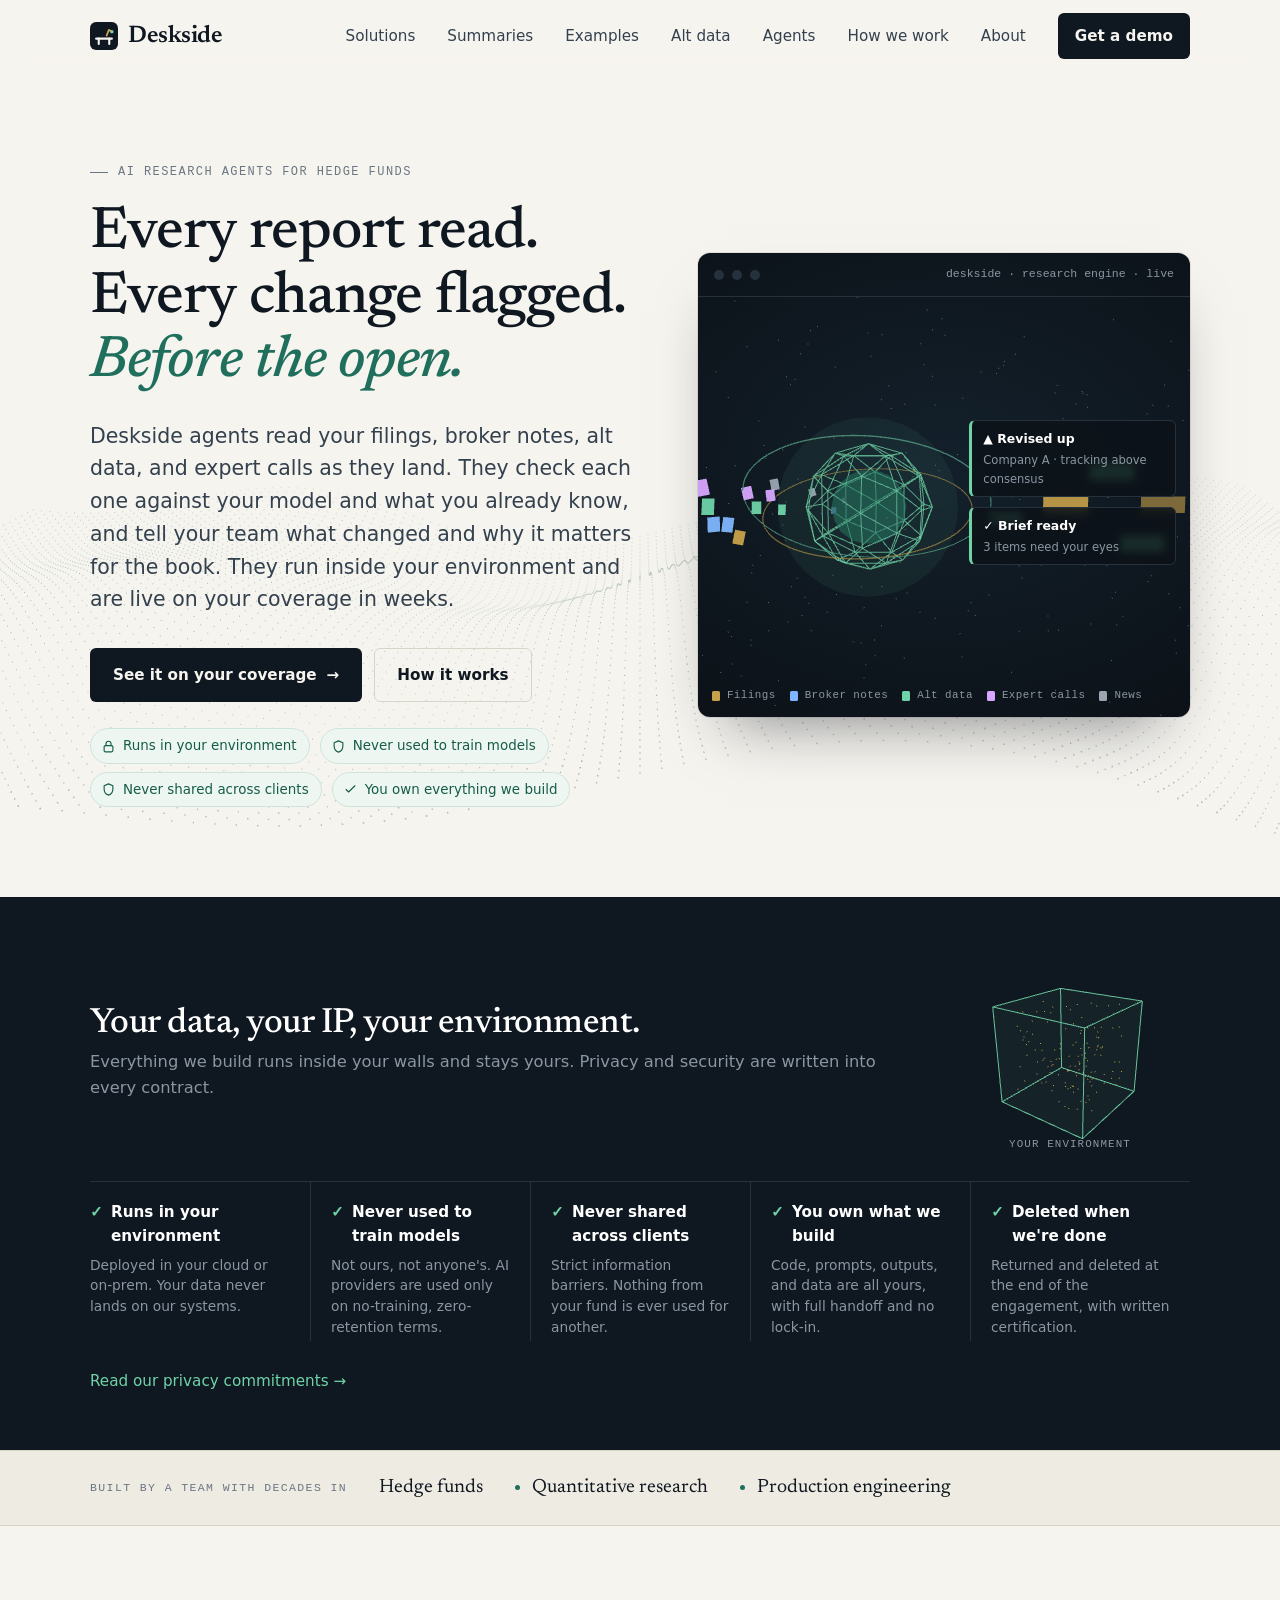
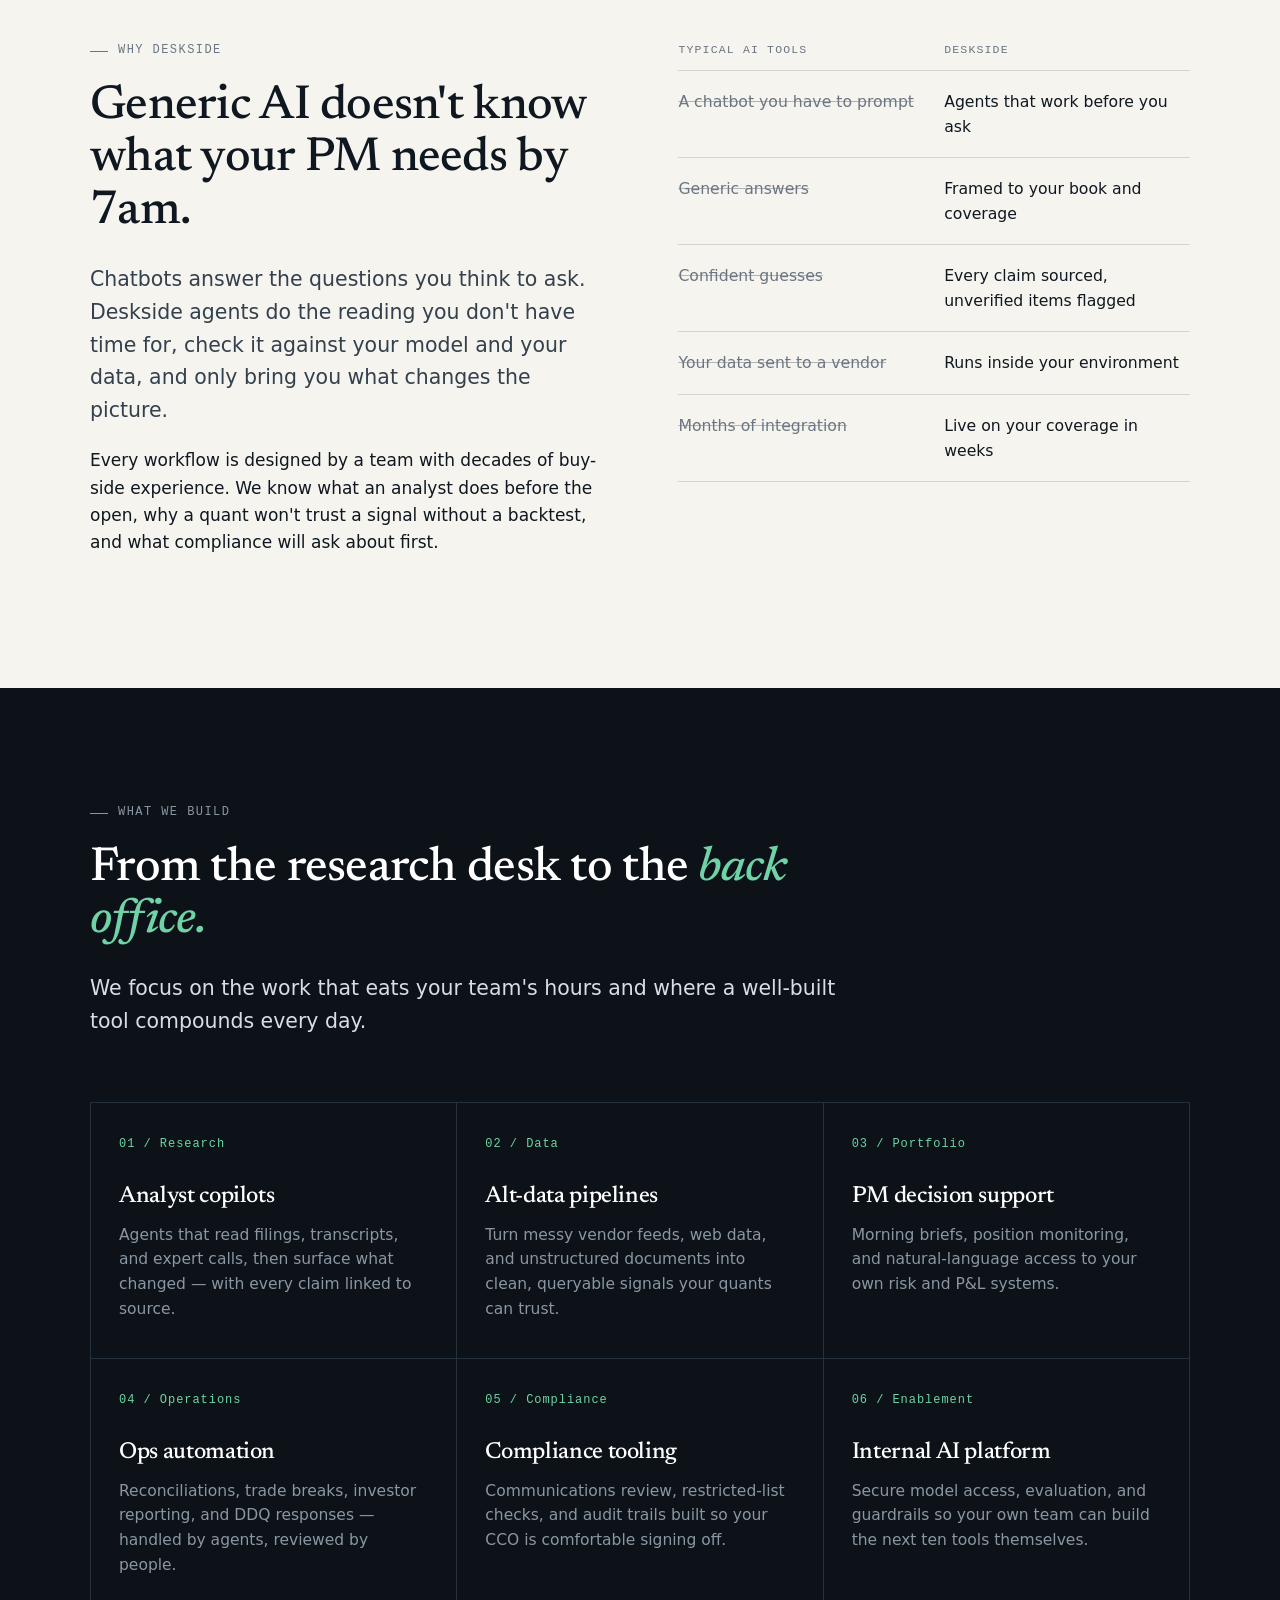
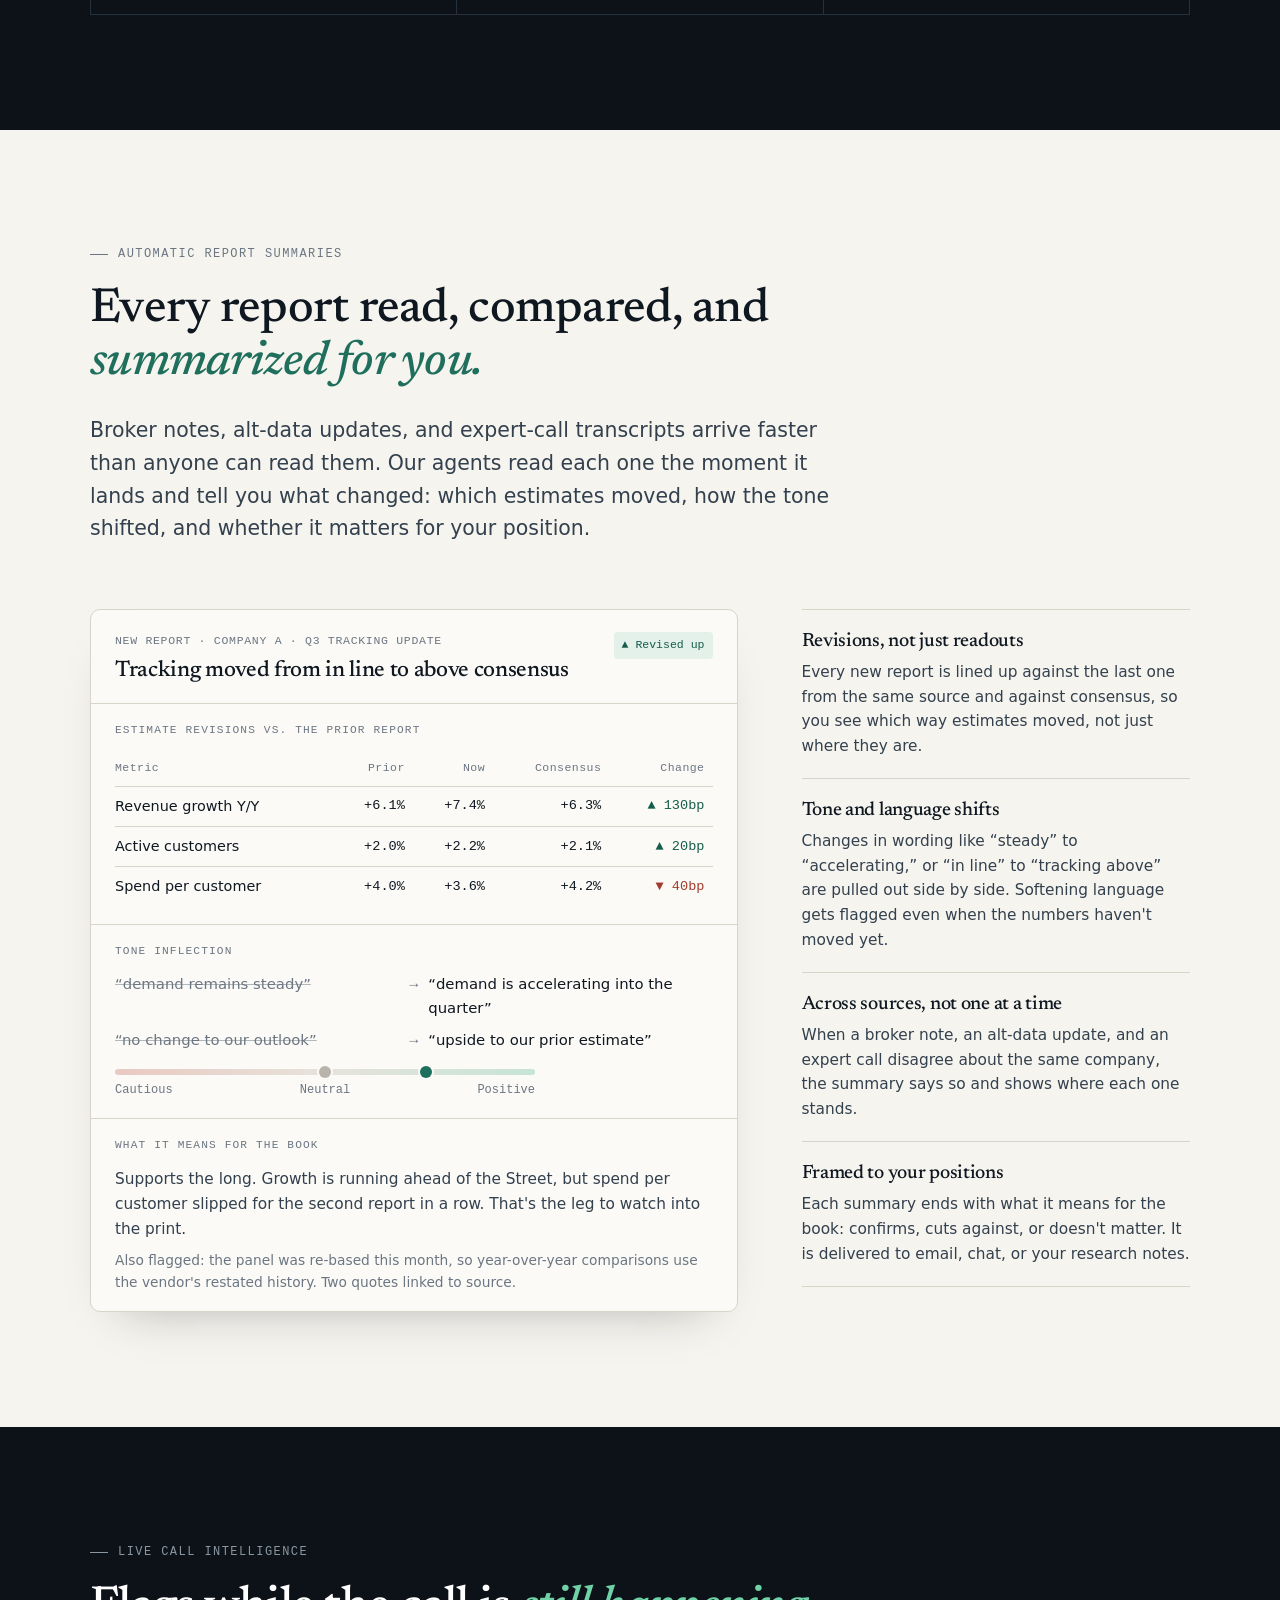
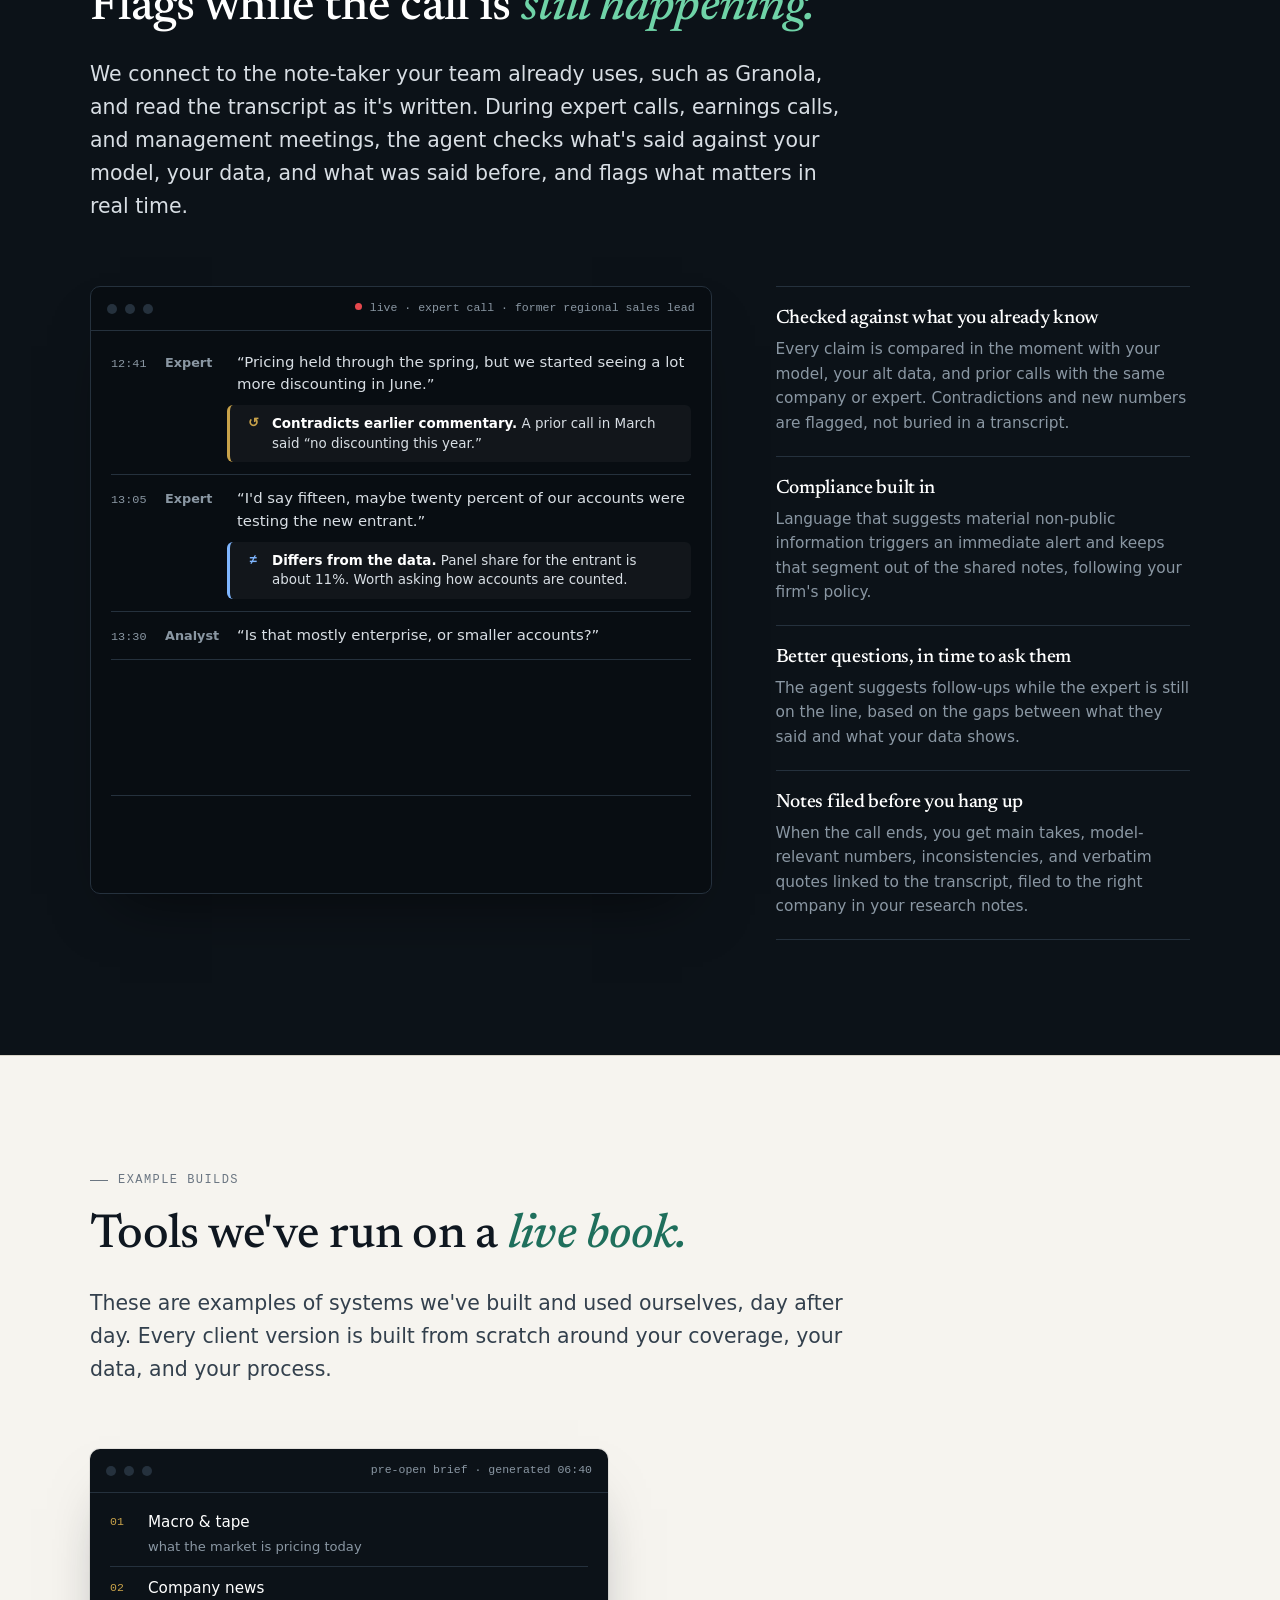
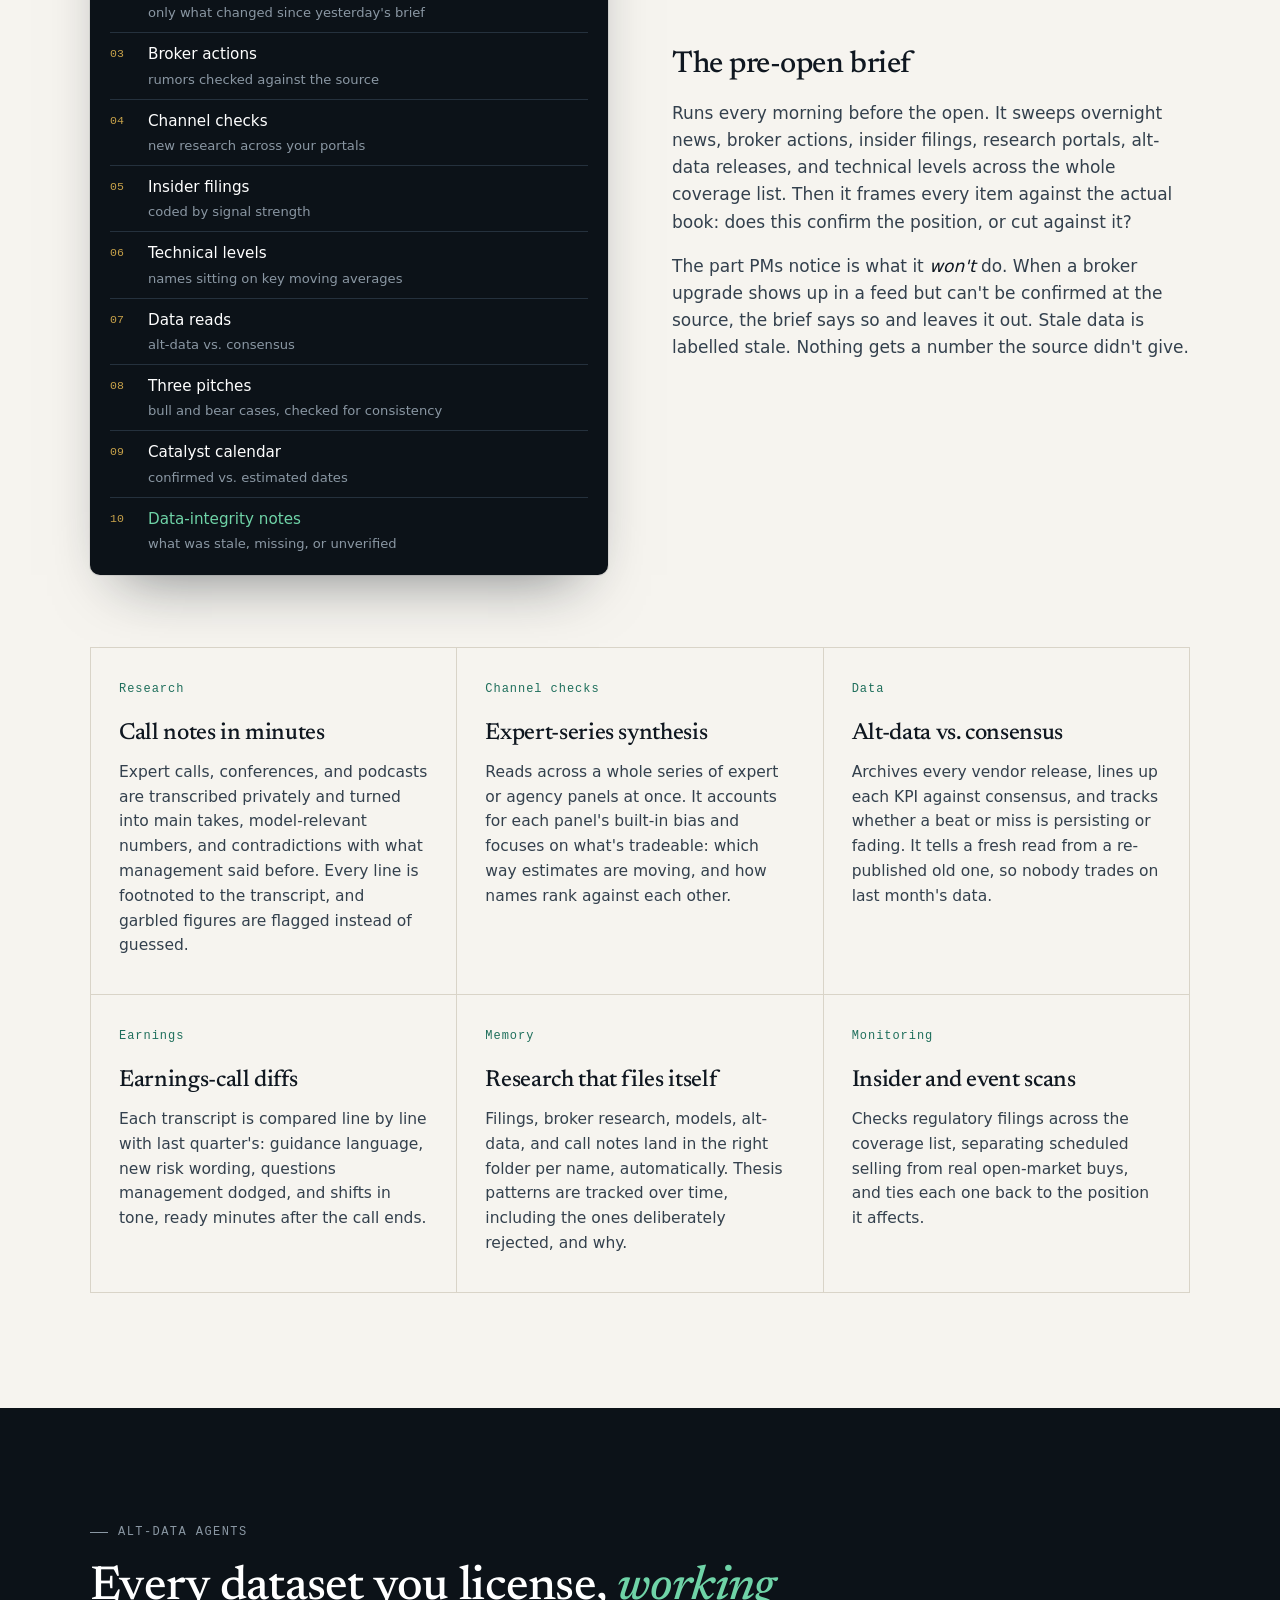
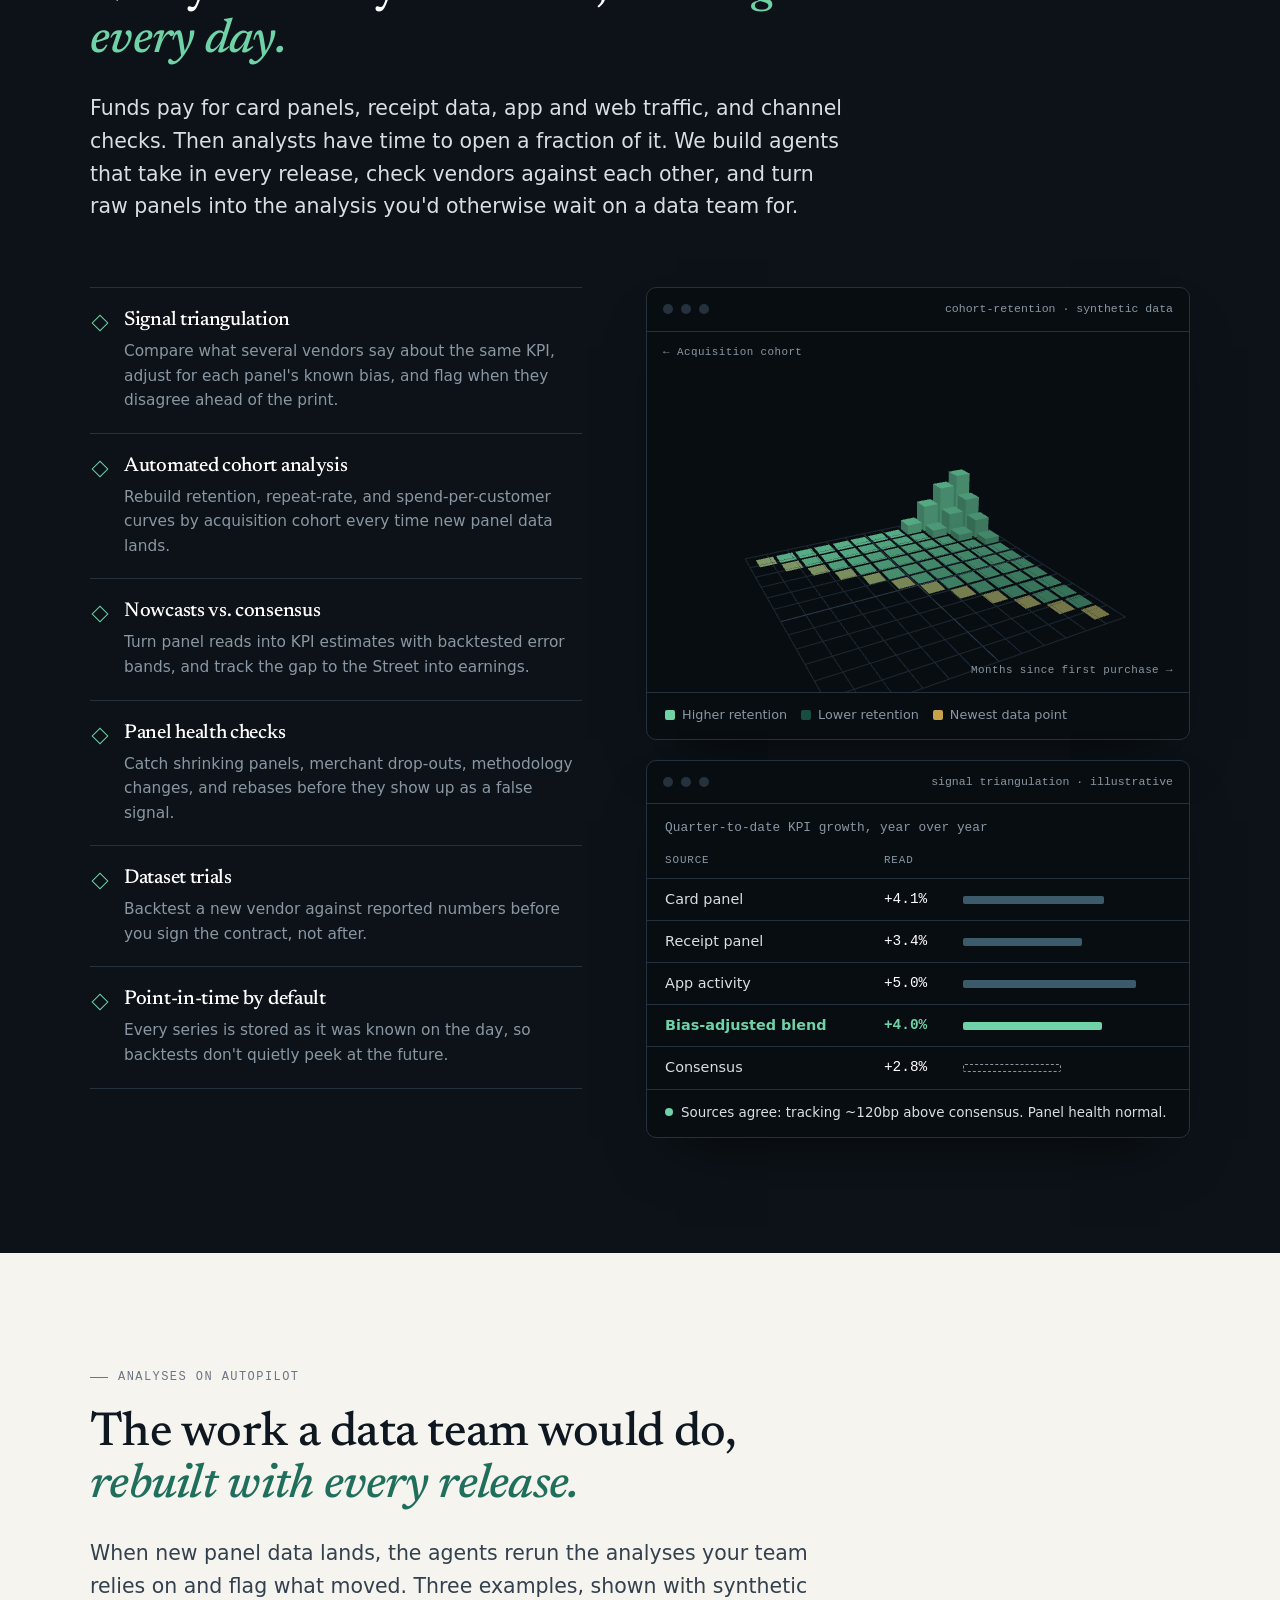
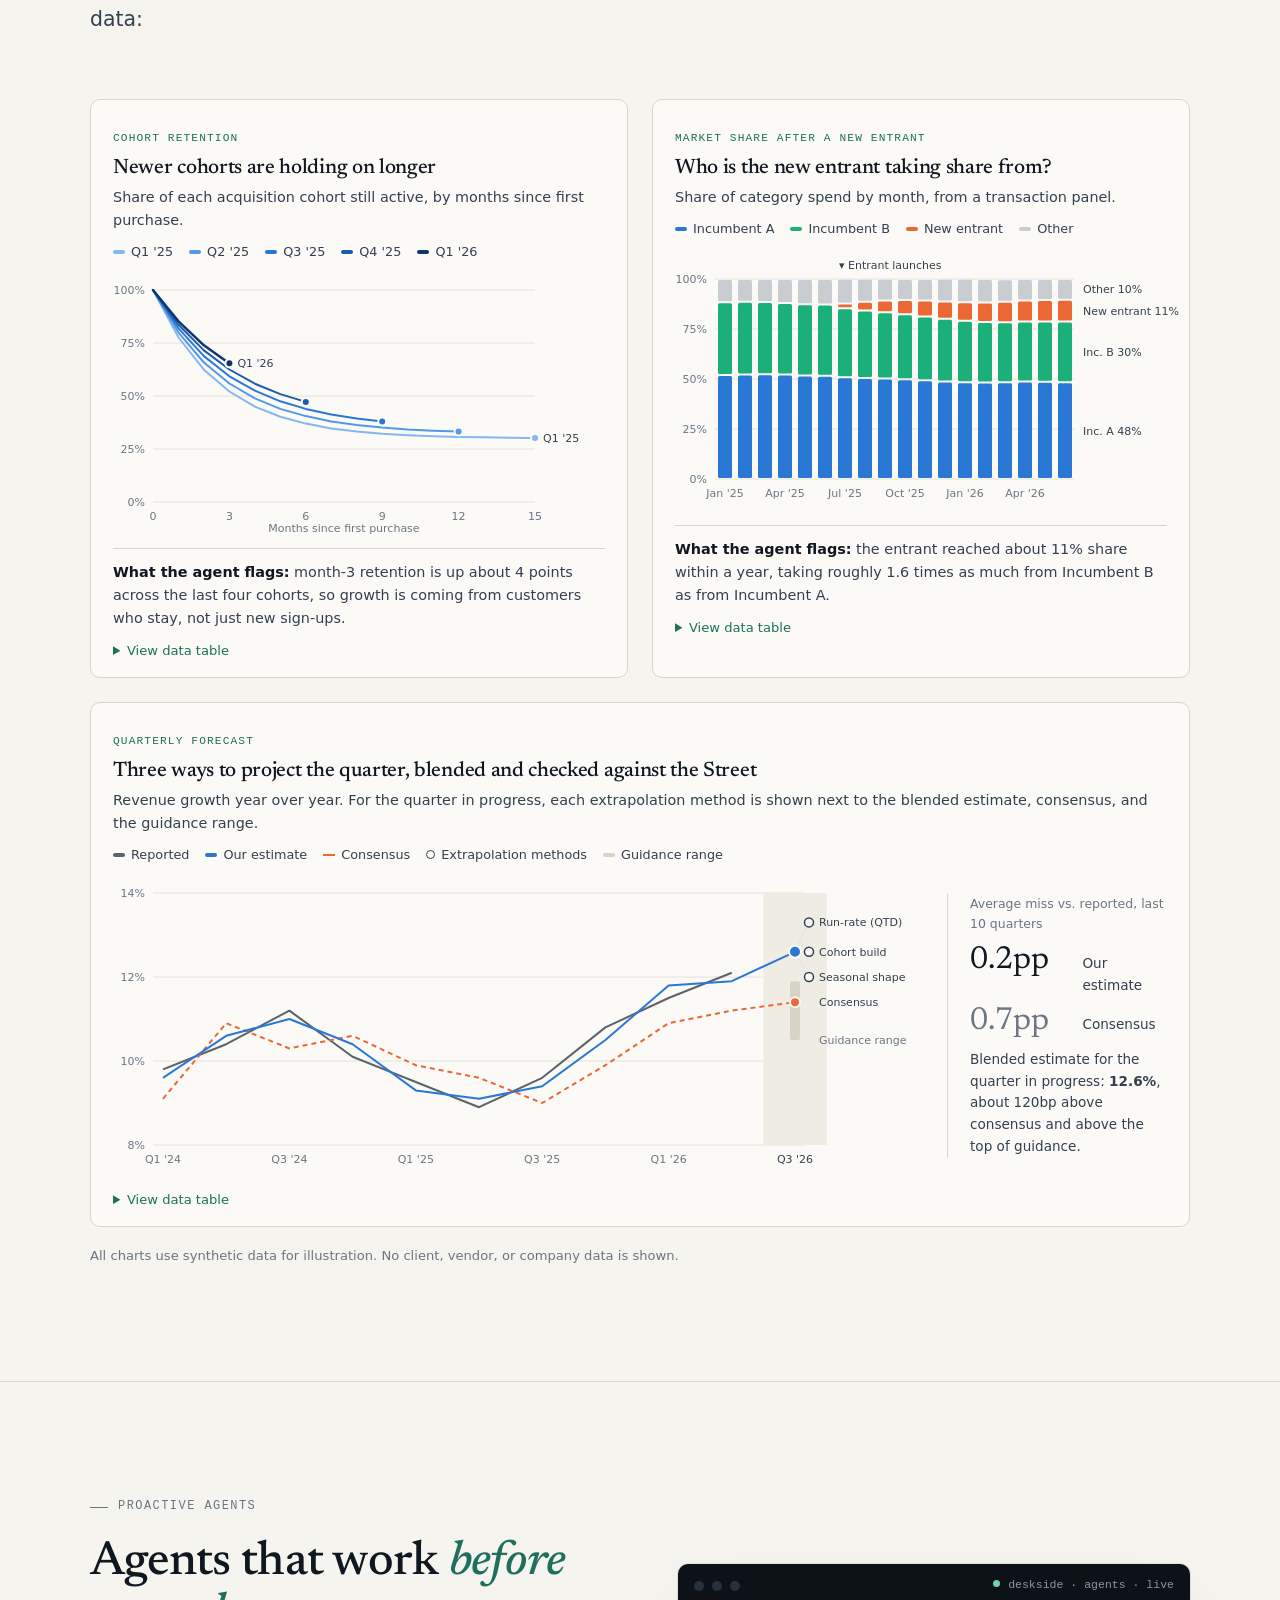
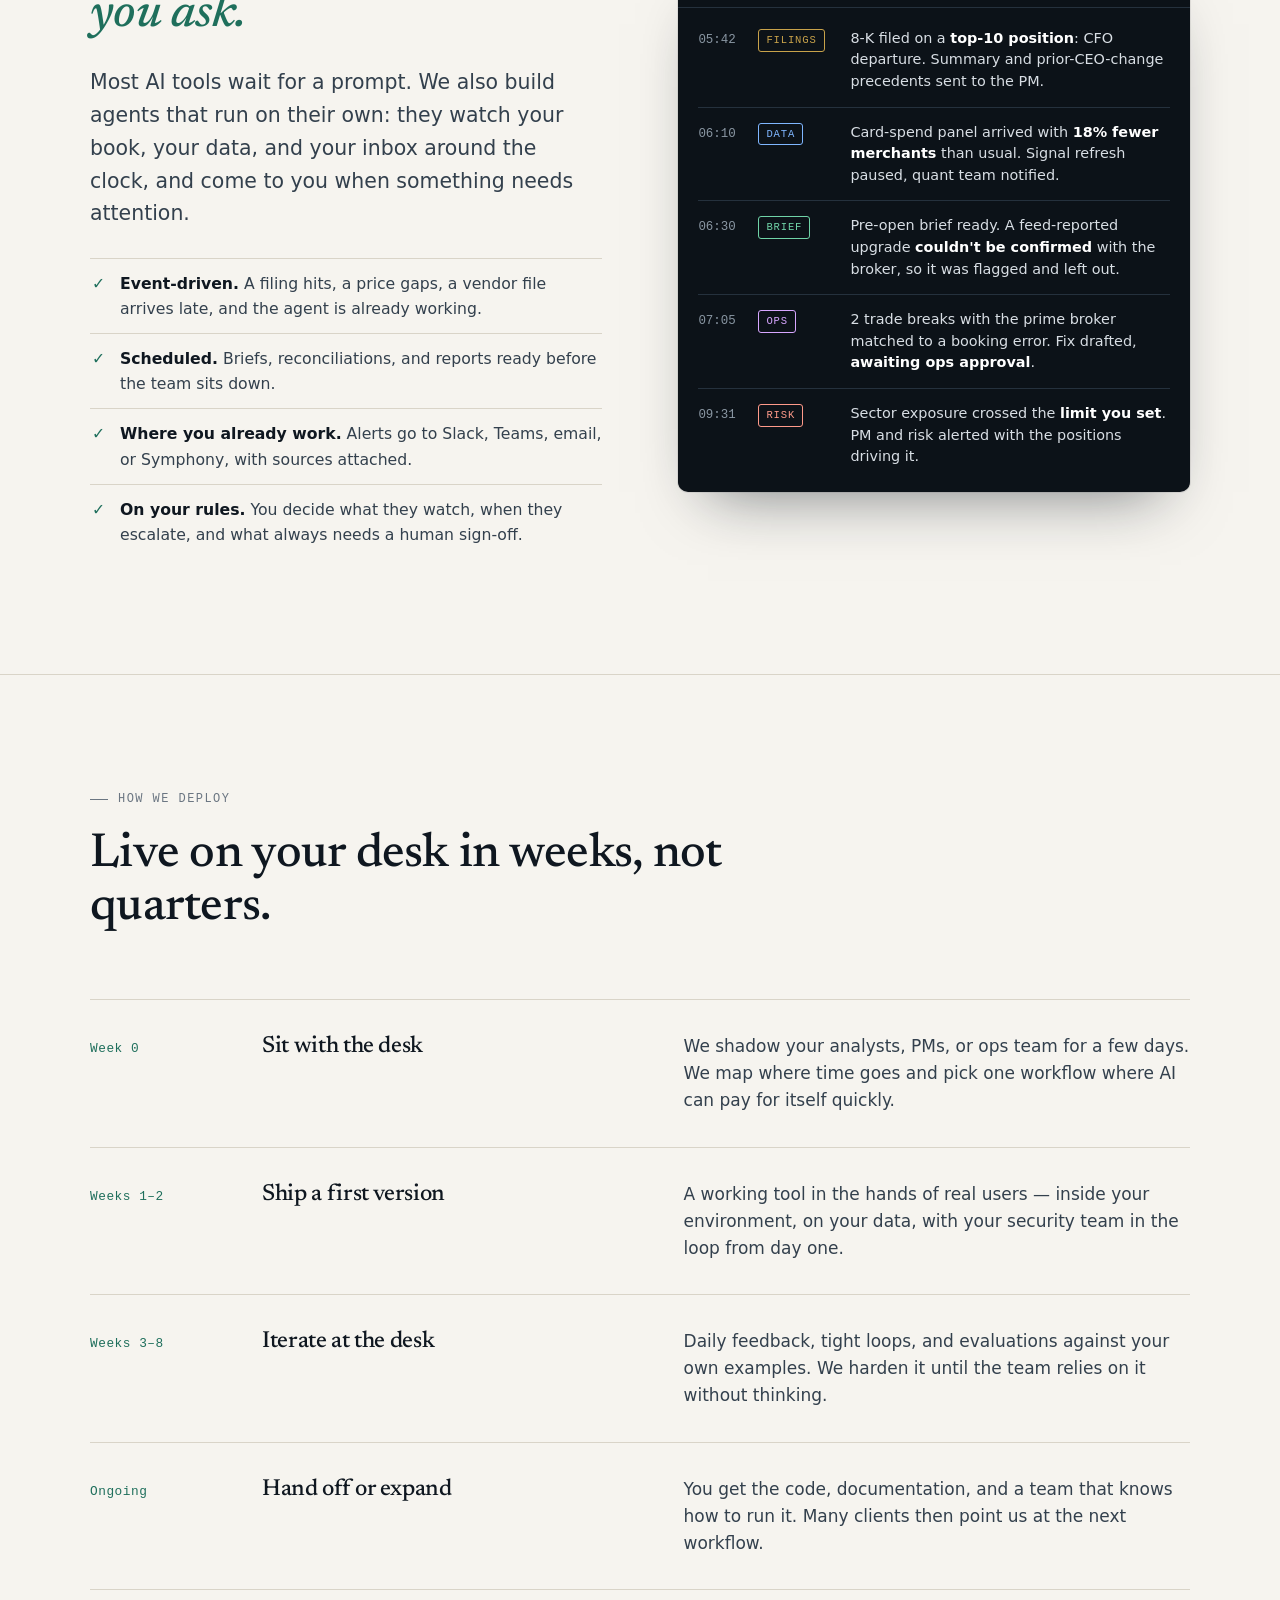
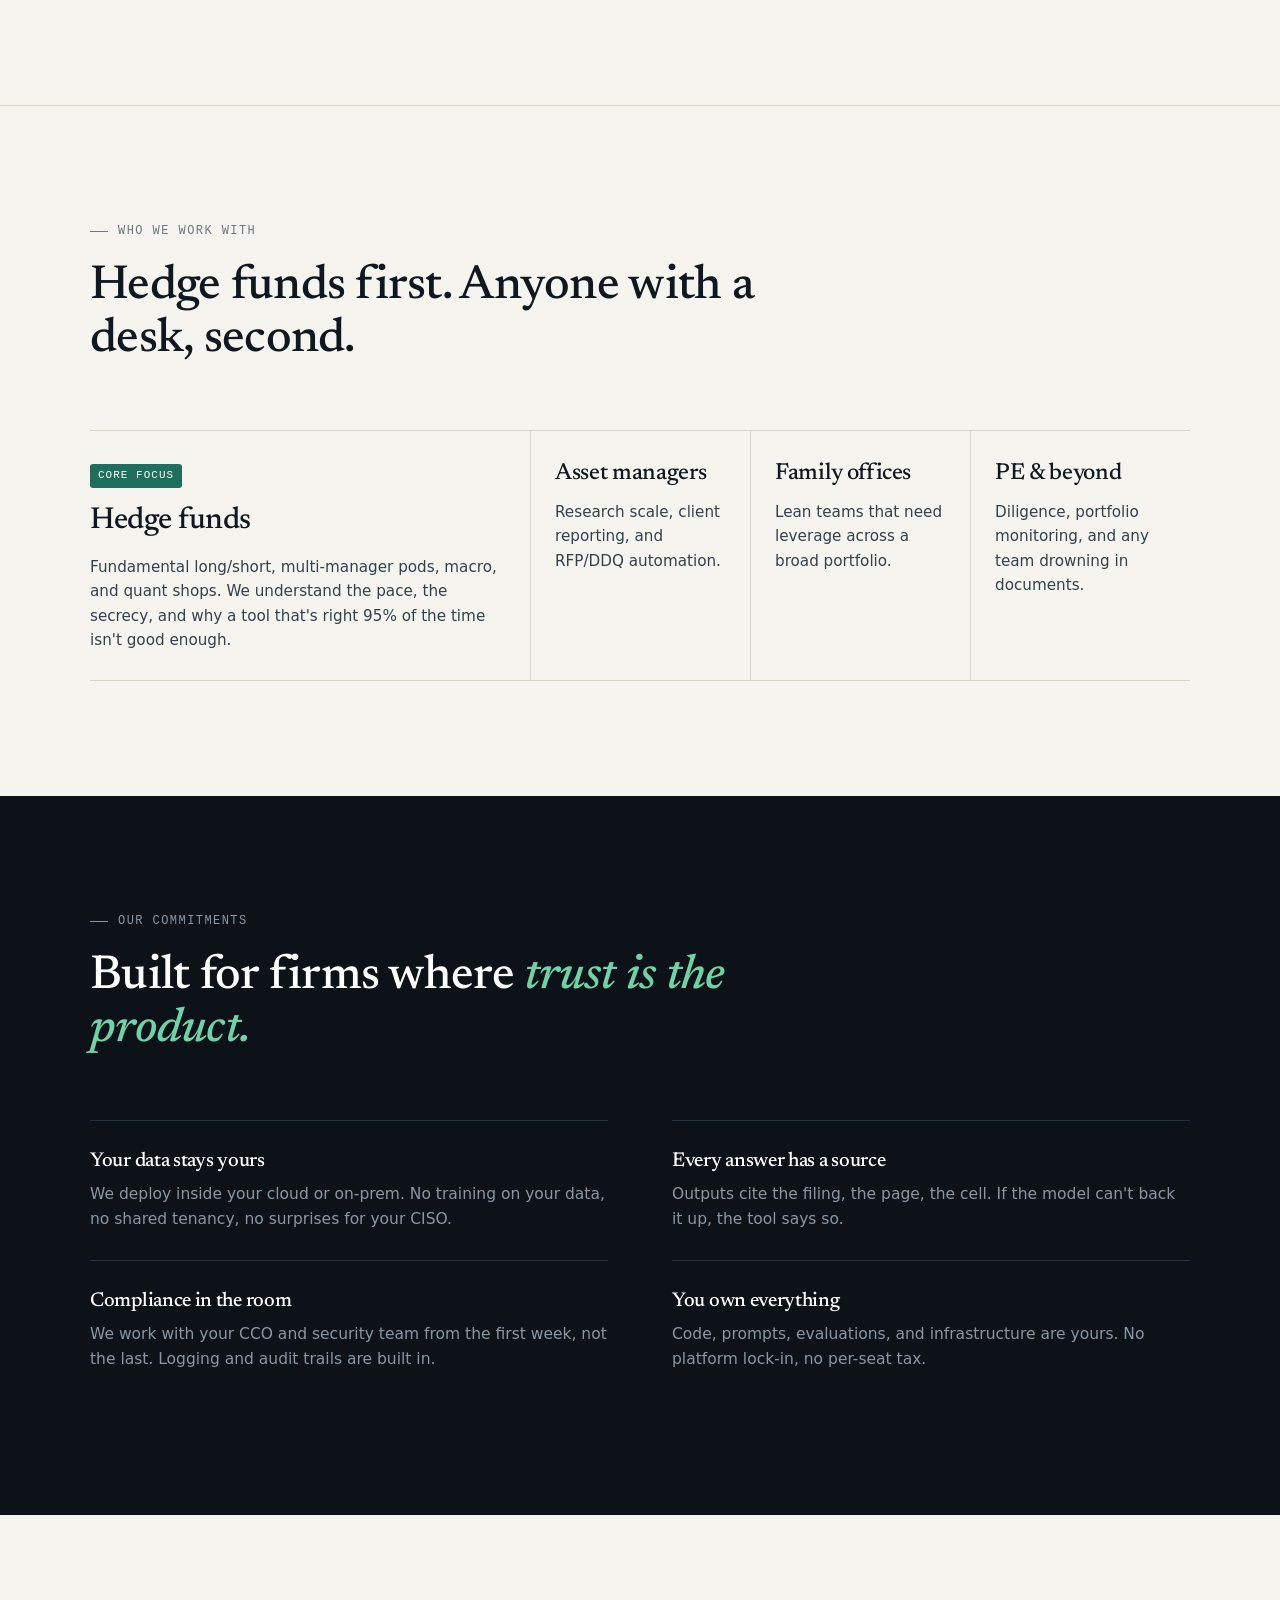
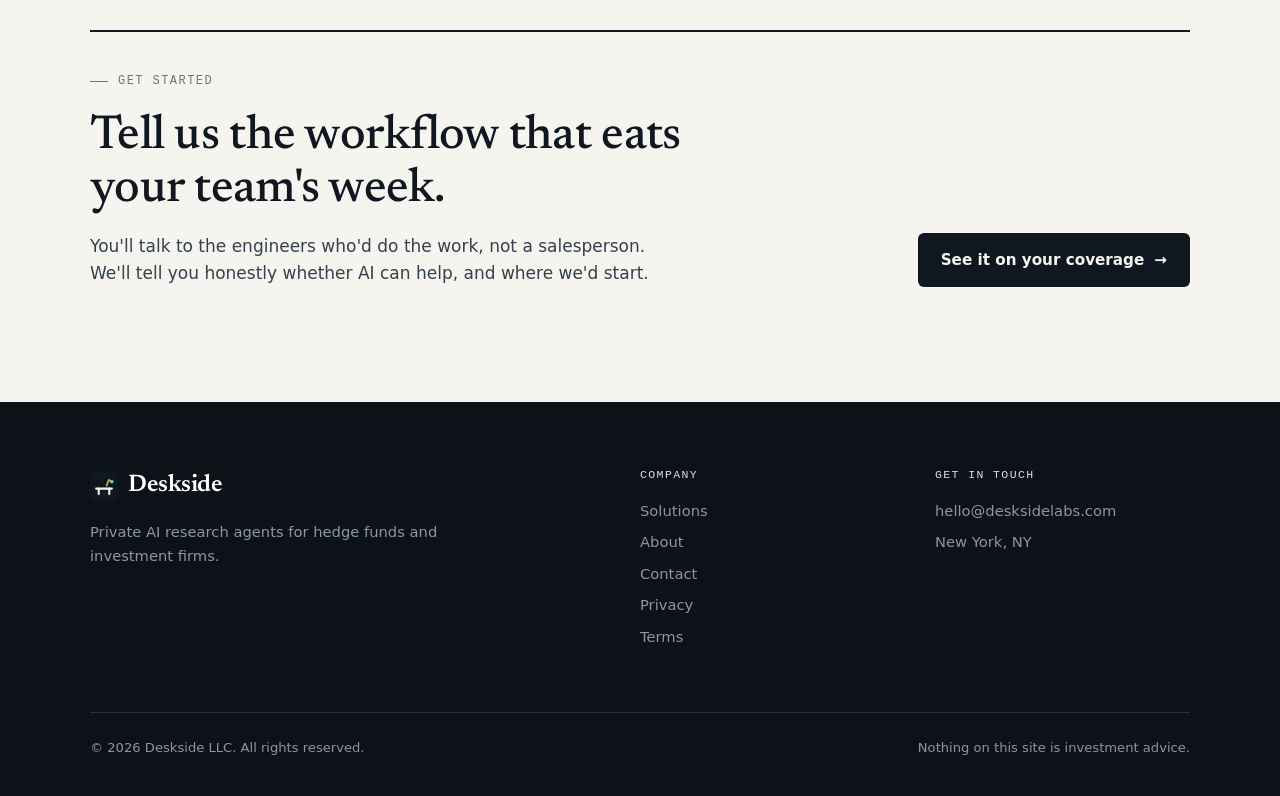
==== index.html @ 0b06bf60 "Sell the product on the landing page and add 3D scenes - Hero repositioned around the solution: 'Eve" ====
<!doctype html>
<html lang="en">
<head>
  <meta charset="utf-8">
  <meta name="viewport" content="width=device-width, initial-scale=1">
  <title>Deskside — AI research agents for hedge funds</title>
  <meta name="description" content="Deskside agents read every filing, broker note, alt-data release, and expert call the moment it lands, compare it with what you already know, and flag what changed for your book. They run inside your environment, and your data stays yours.">
  <meta property="og:title" content="Deskside — AI research agents for hedge funds">
  <meta property="og:description" content="Every report read. Every change flagged. Before the open. Private AI research agents that run inside your fund.">
  <meta property="og:type" content="website">
  <link rel="icon" href="assets/favicon.svg" type="image/svg+xml">
  <link rel="stylesheet" href="assets/fonts.css">
  <link rel="stylesheet" href="assets/styles.css">
</head>
<body>
  <a class="skip-link" href="#main">Skip to content</a>

  <header class="site-header">
    <nav class="nav container" aria-label="Primary">
      <a class="brand" href="index.html" aria-label="Deskside home">
        <img class="brand-mark" src="assets/favicon.svg" alt="">
        Deskside
      </a>
      <button class="nav-toggle" aria-expanded="false" aria-controls="nav-links" aria-label="Menu">
        <svg width="24" height="24" viewBox="0 0 24 24" fill="none" stroke="currentColor" stroke-width="2" stroke-linecap="round"><path d="M4 7h16M4 12h16M4 17h16"/></svg>
      </button>
      <ul class="nav-links" id="nav-links">
        <li><a href="services.html">Solutions</a></li>
        <li><a href="index.html#summaries">Summaries</a></li>
        <li><a href="index.html#examples">Examples</a></li>
        <li><a href="index.html#alt-data">Alt data</a></li>
        <li><a href="index.html#proactive">Agents</a></li>
        <li><a href="index.html#how-we-work">How we work</a></li>
        <li><a href="about.html">About</a></li>
        <li><a class="btn btn-primary" href="contact.html">Get a demo</a></li>
      </ul>
    </nav>
  </header>

  <main id="main">
    <!-- Hero -->
    <section class="hero">
      <canvas id="hero-3d" class="hero-3d" aria-hidden="true"></canvas>
      <div class="container hero-grid">
        <div>
          <p class="eyebrow">AI research agents for hedge funds</p>
          <h1>Every report read. Every change flagged. <em>Before the open.</em></h1>
          <p class="lede">Deskside agents read your filings, broker notes, alt data, and expert calls as they land. They check each one against your model and what you already know, and tell your team what changed and why it matters for the book. They run inside your environment and are live on your coverage in weeks.</p>
          <div class="hero-actions">
            <a class="btn btn-primary" href="contact.html">See it on your coverage <span class="arrow">→</span></a>
            <a class="btn btn-ghost" href="#summaries">How it works</a>
          </div>
          <ul class="hero-trust" aria-label="Privacy commitments">
            <li><svg viewBox="0 0 24 24" aria-hidden="true"><rect x="5" y="10.5" width="14" height="10" rx="2"/><path d="M8 10.5V7.5a4 4 0 0 1 8 0v3"/></svg>Runs in your environment</li>
            <li><svg viewBox="0 0 24 24" aria-hidden="true"><path d="M12 3l7 3v5c0 4.5-3 8.5-7 10-4-1.5-7-5.5-7-10V6z"/></svg>Never used to train models</li>
            <li><svg viewBox="0 0 24 24" aria-hidden="true"><path d="M12 3l7 3v5c0 4.5-3 8.5-7 10-4-1.5-7-5.5-7-10V6z"/></svg>Never shared across clients</li>
            <li><svg viewBox="0 0 24 24" aria-hidden="true"><path d="M5 12l4 4 10-10"/></svg>You own everything we build</li>
          </ul>
        </div>

        <div class="engine" role="img" aria-label="Illustration: filings, broker notes, alt data, and expert calls flow into the Deskside engine, and flagged insights come out">
          <div class="desk-bar"><i></i><i></i><i></i><span>deskside · research engine · live</span></div>
          <div class="engine-stage">
            <canvas id="engine-3d" aria-hidden="true"></canvas>
            <ul class="engine-in" aria-hidden="true">
              <li><i style="background:#c8a24a"></i>Filings</li>
              <li><i style="background:#7fb6ff"></i>Broker notes</li>
              <li><i style="background:#6fd3a7"></i>Alt data</li>
              <li><i style="background:#d7a6ff"></i>Expert calls</li>
              <li><i style="background:#9aa5b1"></i>News</li>
            </ul>
            <ol class="engine-out" aria-live="off">
              <li class="eo-up"><b>▲ Revised up</b><span>Company A · tracking above consensus</span></li>
              <li class="eo-tone"><b>↺ Tone shift</b><span>Mgmt language on capex softened</span></li>
              <li class="eo-data"><b>≠ Sources disagree</b><span>Card panel vs. expert call</span></li>
              <li class="eo-comp"><b>⚠ Compliance</b><span>Possible MNPI held back</span></li>
              <li class="eo-up"><b>✓ Brief ready</b><span>3 items need your eyes</span></li>
            </ol>
          </div>
        </div>
      </div>
    </section>

    <!-- Trust: privacy and security -->
    <section class="trust" aria-labelledby="trust-title">
      <div class="container trust-inner">
        <div class="trust-top">
        <div class="trust-head">
          <svg class="trust-ico" viewBox="0 0 24 24" aria-hidden="true"><rect x="5" y="10.5" width="14" height="10" rx="2"/><path d="M8 10.5V7.5a4 4 0 0 1 8 0v3"/></svg>
          <div>
            <h2 id="trust-title">Your data, your IP, your environment.</h2>
            <p>Everything we build runs inside your walls and stays yours. Privacy and security are written into every contract.</p>
          </div>
        </div>
        <div class="enclave" aria-hidden="true"><canvas id="enclave-3d"></canvas><span>your environment</span></div>
        </div>
        <ul class="trust-list">
          <li><strong>Runs in your environment</strong><span>Deployed in your cloud or on-prem. Your data never lands on our systems.</span></li>
          <li><strong>Never used to train models</strong><span>Not ours, not anyone's. AI providers are used only on no-training, zero-retention terms.</span></li>
          <li><strong>Never shared across clients</strong><span>Strict information barriers. Nothing from your fund is ever used for another.</span></li>
          <li><strong>You own what we build</strong><span>Code, prompts, outputs, and data are all yours, with full handoff and no lock-in.</span></li>
          <li><strong>Deleted when we're done</strong><span>Returned and deleted at the end of the engagement, with written certification.</span></li>
        </ul>
        <a class="trust-link" href="privacy.html">Read our privacy commitments <span class="arrow">→</span></a>
      </div>
    </section>

    <!-- Experience strip -->
    <section class="founders-strip" aria-label="Experience">
      <div class="container founders-inner">
        <p class="founders-label">Built by a team with decades in</p>
        <span class="exp-item">Hedge funds</span>
        <span class="exp-item">Quantitative research</span>
        <span class="exp-item">Production engineering</span>
      </div>
    </section>

    <!-- Thesis -->
    <section class="rule-top">
      <div class="container split">
        <div class="reveal">
          <p class="eyebrow">Why Deskside</p>
          <h2>Generic AI doesn't know what your PM needs by 7am.</h2>
          <p class="lede">Chatbots answer the questions you think to ask. Deskside agents do the reading you don't have time for, check it against your model and your data, and only bring you what changes the picture.</p>
          <p>Every workflow is designed by a team with decades of buy-side experience. We know what an analyst does before the open, why a quant won't trust a signal without a backtest, and what compliance will ask about first.</p>
        </div>
        <div class="reveal">
          <div class="contrast-head"><span>Typical AI tools</span><span>Deskside</span></div>
          <ul class="contrast-list">
            <li><span class="them">A chatbot you have to prompt</span><span class="us">Agents that work before you ask</span></li>
            <li><span class="them">Generic answers</span><span class="us">Framed to your book and coverage</span></li>
            <li><span class="them">Confident guesses</span><span class="us">Every claim sourced, unverified items flagged</span></li>
            <li><span class="them">Your data sent to a vendor</span><span class="us">Runs inside your environment</span></li>
            <li><span class="them">Months of integration</span><span class="us">Live on your coverage in weeks</span></li>
          </ul>
        </div>
      </div>
    </section>

    <!-- What we build -->
    <section class="band">
      <div class="container">
        <div class="section-head reveal">
          <p class="eyebrow">What we build</p>
          <h2>From the research desk to the <em>back office.</em></h2>
          <p class="lede">We focus on the work that eats your team's hours and where a well-built tool compounds every day.</p>
        </div>
        <div class="cards reveal">
          <article class="card">
            <span class="num">01 / Research</span>
            <h3>Analyst copilots</h3>
            <p>Agents that read filings, transcripts, and expert calls, then surface what changed — with every claim linked to source.</p>
          </article>
          <article class="card">
            <span class="num">02 / Data</span>
            <h3>Alt-data pipelines</h3>
            <p>Turn messy vendor feeds, web data, and unstructured documents into clean, queryable signals your quants can trust.</p>
          </article>
          <article class="card">
            <span class="num">03 / Portfolio</span>
            <h3>PM decision support</h3>
            <p>Morning briefs, position monitoring, and natural-language access to your own risk and P&amp;L systems.</p>
          </article>
          <article class="card">
            <span class="num">04 / Operations</span>
            <h3>Ops automation</h3>
            <p>Reconciliations, trade breaks, investor reporting, and DDQ responses — handled by agents, reviewed by people.</p>
          </article>
          <article class="card">
            <span class="num">05 / Compliance</span>
            <h3>Compliance tooling</h3>
            <p>Communications review, restricted-list checks, and audit trails built so your CCO is comfortable signing off.</p>
          </article>
          <article class="card">
            <span class="num">06 / Enablement</span>
            <h3>Internal AI platform</h3>
            <p>Secure model access, evaluation, and guardrails so your own team can build the next ten tools themselves.</p>
          </article>
        </div>
      </div>
    </section>

    <!-- Report summaries -->
    <section id="summaries">
      <div class="container">
        <div class="section-head reveal">
          <p class="eyebrow">Automatic report summaries</p>
          <h2>Every report read, compared, and <em>summarized for you.</em></h2>
          <p class="lede">Broker notes, alt-data updates, and expert-call transcripts arrive faster than anyone can read them. Our agents read each one the moment it lands and tell you what changed: which estimates moved, how the tone shifted, and whether it matters for your position.</p>
        </div>

        <div class="summary-grid reveal">
          <article class="summary-card" aria-label="Illustrative summary of an incoming research report">
            <header class="summary-head">
              <div>
                <p class="summary-kicker">New report · Company A · Q3 tracking update</p>
                <h3>Tracking moved from in line to above consensus</h3>
              </div>
              <span class="badge badge-up">▲ Revised up</span>
            </header>

            <div class="summary-block">
              <h4>Estimate revisions vs. the prior report</h4>
              <table class="rev-table">
                <thead><tr><th scope="col">Metric</th><th scope="col">Prior</th><th scope="col">Now</th><th scope="col">Consensus</th><th scope="col">Change</th></tr></thead>
                <tbody>
                  <tr><th scope="row">Revenue growth Y/Y</th><td>+6.1%</td><td>+7.4%</td><td>+6.3%</td><td class="up">▲ 130bp</td></tr>
                  <tr><th scope="row">Active customers</th><td>+2.0%</td><td>+2.2%</td><td>+2.1%</td><td class="up">▲ 20bp</td></tr>
                  <tr><th scope="row">Spend per customer</th><td>+4.0%</td><td>+3.6%</td><td>+4.2%</td><td class="down">▼ 40bp</td></tr>
                </tbody>
              </table>
            </div>

            <div class="summary-block">
              <h4>Tone inflection</h4>
              <ul class="tone-list">
                <li><span class="tone-prior">“demand remains steady”</span><span class="tone-arrow">→</span><span class="tone-now">“demand is accelerating into the quarter”</span></li>
                <li><span class="tone-prior">“no change to our outlook”</span><span class="tone-arrow">→</span><span class="tone-now">“upside to our prior estimate”</span></li>
              </ul>
              <div class="tone-meter" aria-label="Tone moved from neutral to positive">
                <span class="tone-scale"><span class="tone-from" style="--p:.5"></span><span class="tone-to" style="--p:.74"></span></span>
                <span class="tone-labels"><span>Cautious</span><span>Neutral</span><span>Positive</span></span>
              </div>
            </div>

            <div class="summary-block">
              <h4>What it means for the book</h4>
              <p>Supports the long. Growth is running ahead of the Street, but spend per customer slipped for the second report in a row. That's the leg to watch into the print.</p>
              <p class="summary-meta">Also flagged: the panel was re-based this month, so year-over-year comparisons use the vendor's restated history. Two quotes linked to source.</p>
            </div>
          </article>

          <div class="summary-points">
            <div class="sp">
              <h3>Revisions, not just readouts</h3>
              <p>Every new report is lined up against the last one from the same source and against consensus, so you see which way estimates moved, not just where they are.</p>
            </div>
            <div class="sp">
              <h3>Tone and language shifts</h3>
              <p>Changes in wording like “steady” to “accelerating,” or “in line” to “tracking above” are pulled out side by side. Softening language gets flagged even when the numbers haven't moved yet.</p>
            </div>
            <div class="sp">
              <h3>Across sources, not one at a time</h3>
              <p>When a broker note, an alt-data update, and an expert call disagree about the same company, the summary says so and shows where each one stands.</p>
            </div>
            <div class="sp">
              <h3>Framed to your positions</h3>
              <p>Each summary ends with what it means for the book: confirms, cuts against, or doesn't matter. It is delivered to email, chat, or your research notes.</p>
            </div>
          </div>
        </div>
      </div>
    </section>

    <!-- Live call intelligence -->
    <section id="live-calls" class="band">
      <div class="container">
        <div class="section-head reveal">
          <p class="eyebrow">Live call intelligence</p>
          <h2>Flags while the call is <em>still happening.</em></h2>
          <p class="lede">We connect to the note-taker your team already uses, such as Granola, and read the transcript as it's written. During expert calls, earnings calls, and management meetings, the agent checks what's said against your model, your data, and what was said before, and flags what matters in real time.</p>
        </div>

        <div class="live-grid">
          <div class="live-call reveal" role="img" aria-label="Illustration: a live expert-call transcript with flags appearing next to key lines">
            <div class="desk-bar"><i></i><i></i><i></i><span class="live-dot">live · expert call · former regional sales lead</span></div>
            <ol class="lc-list">
              <li class="lc-line">
                <div class="lc-say"><time>12:41</time><b>Expert</b><p>“Pricing held through the spring, but we started seeing a lot more discounting in June.”</p></div>
                <div class="lc-flag flag-tone"><span class="fi" aria-hidden="true">↺</span><span><strong>Contradicts earlier commentary.</strong> A prior call in March said “no discounting this year.”</span></div>
              </li>
              <li class="lc-line">
                <div class="lc-say"><time>13:05</time><b>Expert</b><p>“I'd say fifteen, maybe twenty percent of our accounts were testing the new entrant.”</p></div>
                <div class="lc-flag flag-data"><span class="fi" aria-hidden="true">≠</span><span><strong>Differs from the data.</strong> Panel share for the entrant is about 11%. Worth asking how accounts are counted.</span></div>
              </li>
              <li class="lc-line">
                <div class="lc-say"><time>13:30</time><b>Analyst</b><p>“Is that mostly enterprise, or smaller accounts?”</p></div>
              </li>
              <li class="lc-line">
                <div class="lc-say"><time>14:22</time><b>Expert</b><p>“I probably shouldn't say this, but the numbers that went to the board last week…”</p></div>
                <div class="lc-flag flag-comp"><span class="fi" aria-hidden="true">⚠</span><span><strong>Compliance: possible MNPI.</strong> Compliance alerted; this segment is held out of the notes.</span></div>
              </li>
              <li class="lc-line">
                <div class="lc-flag flag-ask"><span class="fi" aria-hidden="true">?</span><span><strong>Suggested follow-up.</strong> “Did the June discounting carry into July, or was it end-of-quarter?”</span></div>
              </li>
            </ol>
          </div>

          <div class="live-points">
            <div class="sp">
              <h3>Checked against what you already know</h3>
              <p>Every claim is compared in the moment with your model, your alt data, and prior calls with the same company or expert. Contradictions and new numbers are flagged, not buried in a transcript.</p>
            </div>
            <div class="sp">
              <h3>Compliance built in</h3>
              <p>Language that suggests material non-public information triggers an immediate alert and keeps that segment out of the shared notes, following your firm's policy.</p>
            </div>
            <div class="sp">
              <h3>Better questions, in time to ask them</h3>
              <p>The agent suggests follow-ups while the expert is still on the line, based on the gaps between what they said and what your data shows.</p>
            </div>
            <div class="sp">
              <h3>Notes filed before you hang up</h3>
              <p>When the call ends, you get main takes, model-relevant numbers, inconsistencies, and verbatim quotes linked to the transcript, filed to the right company in your research notes.</p>
            </div>
          </div>
        </div>
      </div>
    </section>

    <!-- Example builds -->
    <section id="examples" class="rule-top">
      <div class="container">
        <div class="section-head reveal">
          <p class="eyebrow">Example builds</p>
          <h2>Tools we've run on a <em>live book.</em></h2>
          <p class="lede">These are examples of systems we've built and used ourselves, day after day. Every client version is built from scratch around your coverage, your data, and your process.</p>
        </div>

        <div class="brief-demo reveal">
          <div class="brief-anatomy" role="img" aria-label="Illustration: the sections of an automated pre-open brief">
            <div class="desk-bar"><i></i><i></i><i></i><span>pre-open brief · generated 06:40</span></div>
            <ol class="anatomy-list">
              <li><span>Macro &amp; tape</span><em>what the market is pricing today</em></li>
              <li><span>Company news</span><em>only what changed since yesterday's brief</em></li>
              <li><span>Broker actions</span><em>rumors checked against the source</em></li>
              <li><span>Channel checks</span><em>new research across your portals</em></li>
              <li><span>Insider filings</span><em>coded by signal strength</em></li>
              <li><span>Technical levels</span><em>names sitting on key moving averages</em></li>
              <li><span>Data reads</span><em>alt-data vs. consensus</em></li>
              <li><span>Three pitches</span><em>bull and bear cases, checked for consistency</em></li>
              <li><span>Catalyst calendar</span><em>confirmed vs. estimated dates</em></li>
              <li><span>Data-integrity notes</span><em>what was stale, missing, or unverified</em></li>
            </ol>
          </div>
          <div class="brief-copy">
            <h3>The pre-open brief</h3>
            <p>Runs every morning before the open. It sweeps overnight news, broker actions, insider filings, research portals, alt-data releases, and technical levels across the whole coverage list. Then it frames every item against the actual book: does this confirm the position, or cut against it?</p>
            <p>The part PMs notice is what it <em>won't</em> do. When a broker upgrade shows up in a feed but can't be confirmed at the source, the brief says so and leaves it out. Stale data is labelled stale. Nothing gets a number the source didn't give.</p>
          </div>
        </div>

        <div class="cards examples-grid reveal">
          <article class="card">
            <span class="num">Research</span>
            <h3>Call notes in minutes</h3>
            <p>Expert calls, conferences, and podcasts are transcribed privately and turned into main takes, model-relevant numbers, and contradictions with what management said before. Every line is footnoted to the transcript, and garbled figures are flagged instead of guessed.</p>
          </article>
          <article class="card">
            <span class="num">Channel checks</span>
            <h3>Expert-series synthesis</h3>
            <p>Reads across a whole series of expert or agency panels at once. It accounts for each panel's built-in bias and focuses on what's tradeable: which way estimates are moving, and how names rank against each other.</p>
          </article>
          <article class="card">
            <span class="num">Data</span>
            <h3>Alt-data vs. consensus</h3>
            <p>Archives every vendor release, lines up each KPI against consensus, and tracks whether a beat or miss is persisting or fading. It tells a fresh read from a re-published old one, so nobody trades on last month's data.</p>
          </article>
          <article class="card">
            <span class="num">Earnings</span>
            <h3>Earnings-call diffs</h3>
            <p>Each transcript is compared line by line with last quarter's: guidance language, new risk wording, questions management dodged, and shifts in tone, ready minutes after the call ends.</p>
          </article>
          <article class="card">
            <span class="num">Memory</span>
            <h3>Research that files itself</h3>
            <p>Filings, broker research, models, alt-data, and call notes land in the right folder per name, automatically. Thesis patterns are tracked over time, including the ones deliberately rejected, and why.</p>
          </article>
          <article class="card">
            <span class="num">Monitoring</span>
            <h3>Insider and event scans</h3>
            <p>Checks regulatory filings across the coverage list, separating scheduled selling from real open-market buys, and ties each one back to the position it affects.</p>
          </article>
        </div>
      </div>
    </section>

    <!-- Alt-data agents -->
    <section id="alt-data" class="band">
      <div class="container">
        <div class="section-head reveal">
          <p class="eyebrow">Alt-data agents</p>
          <h2>Every dataset you license, <em>working every day.</em></h2>
          <p class="lede">Funds pay for card panels, receipt data, app and web traffic, and channel checks. Then analysts have time to open a fraction of it. We build agents that take in every release, check vendors against each other, and turn raw panels into the analysis you'd otherwise wait on a data team for.</p>
        </div>

        <div class="alt-grid">
          <ul class="alt-list reveal">
            <li><h3>Signal triangulation</h3><p>Compare what several vendors say about the same KPI, adjust for each panel's known bias, and flag when they disagree ahead of the print.</p></li>
            <li><h3>Automated cohort analysis</h3><p>Rebuild retention, repeat-rate, and spend-per-customer curves by acquisition cohort every time new panel data lands.</p></li>
            <li><h3>Nowcasts vs. consensus</h3><p>Turn panel reads into KPI estimates with backtested error bands, and track the gap to the Street into earnings.</p></li>
            <li><h3>Panel health checks</h3><p>Catch shrinking panels, merchant drop-outs, methodology changes, and rebases before they show up as a false signal.</p></li>
            <li><h3>Dataset trials</h3><p>Backtest a new vendor against reported numbers before you sign the contract, not after.</p></li>
            <li><h3>Point-in-time by default</h3><p>Every series is stored as it was known on the day, so backtests don't quietly peek at the future.</p></li>
          </ul>

          <div class="alt-visuals reveal">
            <figure class="viz-card">
              <div class="desk-bar"><i></i><i></i><i></i><span>cohort-retention · synthetic data</span></div>
              <div class="cohort-stage">
                <canvas id="cohort-3d" aria-hidden="true"></canvas>
                <p class="viz-fallback">Retention by acquisition cohort, rebuilt with every data drop.</p>
                <span class="axis axis-x">Months since first purchase →</span>
                <span class="axis axis-z">← Acquisition cohort</span>
              </div>
              <figcaption><span class="key"><span class="swatch sw-hi"></span>Higher retention</span><span class="key"><span class="swatch sw-lo"></span>Lower retention</span><span class="key"><span class="swatch sw-new"></span>Newest data point</span></figcaption>
            </figure>

            <figure class="viz-card tri-card">
              <div class="desk-bar"><i></i><i></i><i></i><span>signal triangulation · illustrative</span></div>
              <table class="tri">
                <caption>Quarter-to-date KPI growth, year over year</caption>
                <thead><tr><th scope="col">Source</th><th scope="col">Read</th><th scope="col" class="bar-col"><span class="sr-only">Chart</span></th></tr></thead>
                <tbody>
                  <tr><th scope="row">Card panel</th><td>+4.1%</td><td class="bar-col"><span class="bar" style="--v:.68"></span></td></tr>
                  <tr><th scope="row">Receipt panel</th><td>+3.4%</td><td class="bar-col"><span class="bar" style="--v:.57"></span></td></tr>
                  <tr><th scope="row">App activity</th><td>+5.0%</td><td class="bar-col"><span class="bar" style="--v:.83"></span></td></tr>
                  <tr class="blend"><th scope="row">Bias-adjusted blend</th><td>+4.0%</td><td class="bar-col"><span class="bar" style="--v:.67"></span></td></tr>
                  <tr class="cons"><th scope="row">Consensus</th><td>+2.8%</td><td class="bar-col"><span class="bar" style="--v:.47"></span></td></tr>
                </tbody>
              </table>
              <p class="tri-verdict"><span class="dot"></span>Sources agree: tracking ~120bp above consensus. Panel health normal.</p>
            </figure>
          </div>
        </div>
      </div>
    </section>

    <!-- Illustrative analyses -->
    <section id="analyses">
      <div class="container">
        <div class="section-head reveal">
          <p class="eyebrow">Analyses on autopilot</p>
          <h2>The work a data team would do, <em>rebuilt with every release.</em></h2>
          <p class="lede">When new panel data lands, the agents rerun the analyses your team relies on and flag what moved. Three examples, shown with synthetic data:</p>
        </div>

        <div class="viz-grid">
          <figure class="viz reveal" data-chart="cohort" data-label="Line chart: share of each quarterly acquisition cohort still active by month since first purchase. Newer cohorts retain better.">
            <figcaption class="viz-head">
              <span class="viz-kicker">Cohort retention</span>
              <h3>Newer cohorts are holding on longer</h3>
              <p>Share of each acquisition cohort still active, by months since first purchase.</p>
              <ul class="viz-legend">
                <li><span class="lg-sw" style="background:#86b6ef"></span>Q1 '25</li>
                <li><span class="lg-sw" style="background:#5598e7"></span>Q2 '25</li>
                <li><span class="lg-sw" style="background:#2a78d6"></span>Q3 '25</li>
                <li><span class="lg-sw" style="background:#1c5cab"></span>Q4 '25</li>
                <li><span class="lg-sw" style="background:#0d366b"></span>Q1 '26</li>
              </ul>
            </figcaption>
            <div class="viz-plot"></div>
            <p class="viz-read"><strong>What the agent flags:</strong> month-3 retention is up about 4 points across the last four cohorts, so growth is coming from customers who stay, not just new sign-ups.</p>
            <details class="viz-data"><summary>View data table</summary><div class="viz-table"></div></details>
          </figure>

          <figure class="viz reveal" data-chart="share" data-label="Stacked columns: monthly market share for two incumbents, a new entrant launching in July 2025, and other players.">
            <figcaption class="viz-head">
              <span class="viz-kicker">Market share after a new entrant</span>
              <h3>Who is the new entrant taking share from?</h3>
              <p>Share of category spend by month, from a transaction panel.</p>
              <ul class="viz-legend">
                <li><span class="lg-sw" style="background:#2a78d6"></span>Incumbent A</li>
                <li><span class="lg-sw" style="background:#1baf7a"></span>Incumbent B</li>
                <li><span class="lg-sw" style="background:#eb6834"></span>New entrant</li>
                <li><span class="lg-sw" style="background:#c9ccd1"></span>Other</li>
              </ul>
            </figcaption>
            <div class="viz-plot"></div>
            <p class="viz-read"><strong>What the agent flags:</strong> the entrant reached about 11% share within a year, taking roughly 1.6 times as much from Incumbent B as from Incumbent A.</p>
            <details class="viz-data"><summary>View data table</summary><div class="viz-table"></div></details>
          </figure>

          <figure class="viz viz-wide reveal" data-chart="forecast" data-label="Line chart: reported quarterly growth, our backtested estimate, and consensus, with three extrapolation methods and a blended estimate for the quarter in progress.">
            <figcaption class="viz-head">
              <span class="viz-kicker">Quarterly forecast</span>
              <h3>Three ways to project the quarter, blended and checked against the Street</h3>
              <p>Revenue growth year over year. For the quarter in progress, each extrapolation method is shown next to the blended estimate, consensus, and the guidance range.</p>
              <ul class="viz-legend">
                <li><span class="lg-sw" style="background:#5b636b"></span>Reported</li>
                <li><span class="lg-sw" style="background:#2a78d6"></span>Our estimate</li>
                <li><span class="lg-sw lg-dash" style="border-color:#eb6834"></span>Consensus</li>
                <li><span class="lg-sw lg-hollow"></span>Extrapolation methods</li>
                <li><span class="lg-sw" style="background:#d8d3c7"></span>Guidance range</li>
              </ul>
            </figcaption>
            <div class="viz-body">
              <div class="viz-plot"></div>
              <aside class="viz-stats" aria-label="Backtest accuracy">
                <p class="stat-label">Average miss vs. reported, last 10 quarters</p>
                <div class="stat"><span class="stat-v" data-stat="mae-ours">0.2pp</span><span class="stat-k">Our estimate</span></div>
                <div class="stat"><span class="stat-v muted" data-stat="mae-cons">0.7pp</span><span class="stat-k">Consensus</span></div>
                <p class="stat-note">Blended estimate for the quarter in progress: <strong>12.6%</strong>, about 120bp above consensus and above the top of guidance.</p>
              </aside>
            </div>
            <details class="viz-data"><summary>View data table</summary><div class="viz-table"></div></details>
          </figure>
        </div>
        <p class="viz-source">All charts use synthetic data for illustration. No client, vendor, or company data is shown.</p>
      </div>
    </section>

    <!-- Proactive agents -->
    <section id="proactive" class="rule-top">
      <div class="container split">
        <div class="reveal">
          <p class="eyebrow">Proactive agents</p>
          <h2>Agents that work <em>before you ask.</em></h2>
          <p class="lede">Most AI tools wait for a prompt. We also build agents that run on their own: they watch your book, your data, and your inbox around the clock, and come to you when something needs attention.</p>
          <ul class="checks">
            <li><strong>Event-driven.</strong> A filing hits, a price gaps, a vendor file arrives late, and the agent is already working.</li>
            <li><strong>Scheduled.</strong> Briefs, reconciliations, and reports ready before the team sits down.</li>
            <li><strong>Where you already work.</strong> Alerts go to Slack, Teams, email, or Symphony, with sources attached.</li>
            <li><strong>On your rules.</strong> You decide what they watch, when they escalate, and what always needs a human sign-off.</li>
          </ul>
        </div>
        <div class="feed reveal" role="img" aria-label="Illustration: a feed of alerts from proactive agents overnight and before the market open">
          <div class="desk-bar"><i></i><i></i><i></i><span>deskside · agents · live</span></div>
          <ol class="feed-list">
            <li><time>05:42</time><span class="tagx watch">Filings</span><p>8-K filed on a <b>top-10 position</b>: CFO departure. Summary and prior-CEO-change precedents sent to the PM.</p></li>
            <li><time>06:10</time><span class="tagx data">Data</span><p>Card-spend panel arrived with <b>18% fewer merchants</b> than usual. Signal refresh paused, quant team notified.</p></li>
            <li><time>06:30</time><span class="tagx brief">Brief</span><p>Pre-open brief ready. A feed-reported upgrade <b>couldn't be confirmed</b> with the broker, so it was flagged and left out.</p></li>
            <li><time>07:05</time><span class="tagx ops">Ops</span><p>2 trade breaks with the prime broker matched to a booking error. Fix drafted, <b>awaiting ops approval</b>.</p></li>
            <li><time>09:31</time><span class="tagx risk">Risk</span><p>Sector exposure crossed the <b>limit you set</b>. PM and risk alerted with the positions driving it.</p></li>
          </ol>
        </div>
      </div>
    </section>

    <!-- How we work -->
    <section id="how-we-work" class="rule-top">
      <div class="container">
        <div class="section-head reveal">
          <p class="eyebrow">How we deploy</p>
          <h2>Live on your desk in weeks, not quarters.</h2>
        </div>
        <ol class="steps reveal">
          <li>
            <span class="when">Week 0</span>
            <h3>Sit with the desk</h3>
            <p>We shadow your analysts, PMs, or ops team for a few days. We map where time goes and pick one workflow where AI can pay for itself quickly.</p>
          </li>
          <li>
            <span class="when">Weeks 1–2</span>
            <h3>Ship a first version</h3>
            <p>A working tool in the hands of real users — inside your environment, on your data, with your security team in the loop from day one.</p>
          </li>
          <li>
            <span class="when">Weeks 3–8</span>
            <h3>Iterate at the desk</h3>
            <p>Daily feedback, tight loops, and evaluations against your own examples. We harden it until the team relies on it without thinking.</p>
          </li>
          <li>
            <span class="when">Ongoing</span>
            <h3>Hand off or expand</h3>
            <p>You get the code, documentation, and a team that knows how to run it. Many clients then point us at the next workflow.</p>
          </li>
        </ol>
      </div>
    </section>

    <!-- Who we work with -->
    <section class="rule-top">
      <div class="container">
        <div class="section-head reveal">
          <p class="eyebrow">Who we work with</p>
          <h2>Hedge funds first. Anyone with a desk, second.</h2>
        </div>
        <div class="sectors reveal">
          <div class="sector primary">
            <span class="tag">Core focus</span>
            <h3>Hedge funds</h3>
            <p>Fundamental long/short, multi-manager pods, macro, and quant shops. We understand the pace, the secrecy, and why a tool that's right 95% of the time isn't good enough.</p>
          </div>
          <div class="sector">
            <h3>Asset managers</h3>
            <p>Research scale, client reporting, and RFP/DDQ automation.</p>
          </div>
          <div class="sector">
            <h3>Family offices</h3>
            <p>Lean teams that need leverage across a broad portfolio.</p>
          </div>
          <div class="sector">
            <h3>PE &amp; beyond</h3>
            <p>Diligence, portfolio monitoring, and any team drowning in documents.</p>
          </div>
        </div>
      </div>
    </section>

    <!-- Principles -->
    <section class="band">
      <div class="container">
        <div class="section-head reveal">
          <p class="eyebrow">Our commitments</p>
          <h2>Built for firms where <em>trust is the product.</em></h2>
        </div>
        <div class="principles reveal">
          <div class="principle">
            <h3>Your data stays yours</h3>
            <p>We deploy inside your cloud or on-prem. No training on your data, no shared tenancy, no surprises for your CISO.</p>
          </div>
          <div class="principle">
            <h3>Every answer has a source</h3>
            <p>Outputs cite the filing, the page, the cell. If the model can't back it up, the tool says so.</p>
          </div>
          <div class="principle">
            <h3>Compliance in the room</h3>
            <p>We work with your CCO and security team from the first week, not the last. Logging and audit trails are built in.</p>
          </div>
          <div class="principle">
            <h3>You own everything</h3>
            <p>Code, prompts, evaluations, and infrastructure are yours. No platform lock-in, no per-seat tax.</p>
          </div>
        </div>
      </div>
    </section>

    <!-- CTA -->
    <section class="cta">
      <div class="container">
        <div class="cta-box reveal">
          <div>
            <p class="eyebrow">Get started</p>
            <h2>Tell us the workflow that eats your team's week.</h2>
            <p class="cta-sub">You'll talk to the engineers who'd do the work, not a salesperson. We'll tell you honestly whether AI can help, and where we'd start.</p>
          </div>
          <div class="cta-actions">
            <a class="btn btn-primary" href="contact.html">See it on your coverage <span class="arrow">→</span></a>
          </div>
        </div>
      </div>
    </section>
  </main>

  <footer class="site-footer">
    <div class="container">
      <div class="footer-grid">
        <div>
          <a class="brand" href="index.html"><img class="brand-mark" src="assets/favicon.svg" alt="">Deskside</a>
          <p style="margin-top:14px;max-width:26em">Private AI research agents for hedge funds and investment firms.</p>
        </div>
        <div>
          <h4>Company</h4>
          <ul>
            <li><a href="services.html">Solutions</a></li>
            <li><a href="about.html">About</a></li>
            <li><a href="contact.html">Contact</a></li>
            <li><a href="privacy.html">Privacy</a></li>
            <li><a href="terms.html">Terms</a></li>
          </ul>
        </div>
        <div>
          <h4>Get in touch</h4>
          <ul>
            <li><a href="mailto:hello@desksidelabs.com">hello@desksidelabs.com</a></li>
            <li>New York, NY</li>
          </ul>
        </div>
      </div>
      <div class="footer-base">
        <span>© <span data-year>2026</span> Deskside LLC. All rights reserved.</span>
        <span>Nothing on this site is investment advice.</span>
      </div>
    </div>
  </footer>

  <script src="assets/main.js"></script>
  <script src="assets/charts.js"></script>
  <script type="module" src="assets/scene.js"></script>
</body>
</html>
---- assets/fonts.css ----
@font-face { font-family: "Inter"; font-style: normal; font-weight: 400; font-display: swap; src: url("fonts/inter-latin-400-normal.woff2") format("woff2"); }
@font-face { font-family: "Inter"; font-style: normal; font-weight: 500; font-display: swap; src: url("fonts/inter-latin-500-normal.woff2") format("woff2"); }
@font-face { font-family: "Inter"; font-style: normal; font-weight: 600; font-display: swap; src: url("fonts/inter-latin-600-normal.woff2") format("woff2"); }
@font-face { font-family: "JetBrains Mono"; font-style: normal; font-weight: 400; font-display: swap; src: url("fonts/jetbrains-mono-latin-400-normal.woff2") format("woff2"); }
@font-face { font-family: "JetBrains Mono"; font-style: normal; font-weight: 500; font-display: swap; src: url("fonts/jetbrains-mono-latin-500-normal.woff2") format("woff2"); }
@font-face { font-family: "Newsreader"; font-style: normal; font-weight: 400; font-display: swap; src: url("fonts/newsreader-latin-400-normal.woff2") format("woff2"); }
@font-face { font-family: "Newsreader"; font-style: normal; font-weight: 500; font-display: swap; src: url("fonts/newsreader-latin-500-normal.woff2") format("woff2"); }
@font-face { font-family: "Newsreader"; font-style: normal; font-weight: 600; font-display: swap; src: url("fonts/newsreader-latin-600-normal.woff2") format("woff2"); }
@font-face { font-family: "Newsreader"; font-style: italic; font-weight: 400; font-display: swap; src: url("fonts/newsreader-latin-400-italic.woff2") format("woff2"); }
@font-face { font-family: "Newsreader"; font-style: italic; font-weight: 500; font-display: swap; src: url("fonts/newsreader-latin-500-italic.woff2") format("woff2"); }
---- assets/styles.css ----
/* ==========================================================================
   Deskside — site styles
   ========================================================================== */

:root {
  --paper: #f6f4ef;
  --paper-2: #eeebe3;
  --ink: #0f1720;
  --ink-2: #33404d;
  --muted: #6b7682;
  --rule: #d9d4c8;
  --accent: #1f6f5c;       /* deep desk-green */
  --accent-ink: #ffffff;
  --signal: #c8a24a;       /* brass */
  --night: #0c1218;
  --night-2: #141d26;
  --night-rule: #25313d;
  --night-text: #d8dee4;
  --night-muted: #8a97a3;
  --term-green: #6fd3a7;

  --serif: "Newsreader", "Iowan Old Style", Georgia, serif;
  --sans: "Inter", system-ui, -apple-system, "Segoe UI", sans-serif;
  --mono: "JetBrains Mono", ui-monospace, SFMono-Regular, Menlo, monospace;

  --max: 1180px;
  --gutter: clamp(16px, 4vw, 40px);
  --radius: 6px;
}

*, *::before, *::after { box-sizing: border-box; }

html { -webkit-text-size-adjust: 100%; scroll-behavior: smooth; }

body {
  margin: 0;
  background: var(--paper);
  color: var(--ink);
  font-family: var(--sans);
  font-size: 17px;
  line-height: 1.6;
  -webkit-font-smoothing: antialiased;
}

img, svg { display: block; max-width: 100%; }

a { color: inherit; }

.container {
  width: 100%;
  max-width: var(--max);
  margin: 0 auto;
  padding: 0 var(--gutter);
}

.skip-link {
  position: absolute; left: -9999px; top: 8px;
  background: var(--ink); color: var(--paper); padding: 8px 12px; z-index: 100;
}
.skip-link:focus { left: 8px; }

:focus-visible { outline: 2px solid var(--accent); outline-offset: 3px; }

/* ---------- Type ---------- */

h1, h2, h3 {
  font-family: var(--serif);
  font-weight: 500;
  letter-spacing: -0.015em;
  line-height: 1.1;
  margin: 0 0 0.5em;
}
h1 { font-size: clamp(2.6rem, 6vw, 4.6rem); }
h2 { font-size: clamp(2rem, 4vw, 3rem); }
h3 { font-size: 1.45rem; line-height: 1.25; }
h1 em, h2 em { font-style: italic; color: var(--accent); }

p { margin: 0 0 1em; }

.eyebrow {
  font-family: var(--mono);
  font-size: 0.75rem;
  letter-spacing: 0.12em;
  text-transform: uppercase;
  color: var(--muted);
  margin: 0 0 1.25rem;
  display: flex; align-items: center; gap: 10px;
}
.eyebrow::before {
  content: ""; width: 18px; height: 1px; background: currentColor;
}

.lede {
  font-size: clamp(1.1rem, 1.6vw, 1.3rem);
  color: var(--ink-2);
  max-width: 40em;
}

/* ---------- Buttons ---------- */

.btn {
  display: inline-flex; align-items: center; gap: 10px;
  padding: 14px 22px;
  border-radius: var(--radius);
  font-weight: 600; font-size: 0.95rem;
  text-decoration: none;
  border: 1px solid transparent;
  transition: transform .15s ease, background .15s ease, border-color .15s ease;
  cursor: pointer;
  font-family: var(--sans);
}
.btn:hover { transform: translateY(-1px); }
.btn-primary { background: var(--ink); color: var(--paper); }
.btn-primary:hover { background: var(--accent); }
.btn-ghost { border-color: var(--rule); color: var(--ink); background: transparent; }
.btn-ghost:hover { border-color: var(--ink); }
.btn .arrow { transition: transform .15s ease; }
.btn:hover .arrow { transform: translateX(3px); }

/* ---------- Header ---------- */

.site-header {
  position: sticky; top: 0; z-index: 50;
  background: color-mix(in srgb, var(--paper) 88%, transparent);
  backdrop-filter: saturate(1.4) blur(10px);
  -webkit-backdrop-filter: saturate(1.4) blur(10px);
  border-bottom: 1px solid transparent;
  transition: border-color .2s ease;
}
.site-header.scrolled { border-bottom-color: var(--rule); }
.nav {
  display: flex; align-items: center; justify-content: space-between;
  height: 72px;
}
.brand {
  display: inline-flex; align-items: center; gap: 10px;
  text-decoration: none; font-family: var(--serif);
  font-size: 1.5rem; font-weight: 600; letter-spacing: -0.02em;
}
.brand-mark { width: 28px; height: 28px; }
.nav-links {
  display: flex; align-items: center; gap: 32px;
  list-style: none; margin: 0; padding: 0;
}
.nav-links a {
  text-decoration: none; font-size: 0.95rem; color: var(--ink-2);
}
.nav-links a:hover, .nav-links a[aria-current="page"] { color: var(--ink); }
.nav-links a[aria-current="page"] { text-decoration: underline; text-underline-offset: 6px; text-decoration-color: var(--accent); }
.nav-links .btn { padding: 10px 16px; color: var(--paper); }

.nav-toggle {
  display: none; background: none; border: 0; padding: 8px; cursor: pointer;
  color: var(--ink);
}

@media (max-width: 1100px) {
  .nav-toggle { display: block; }
  .nav-links {
    position: absolute; top: 72px; left: 0; right: 0; z-index: 60;
    flex-direction: column; align-items: stretch; gap: 0;
    background: var(--paper); border-bottom: 1px solid var(--rule);
    padding: 8px var(--gutter) 20px;
    display: none;
  }
  .nav-links.open { display: flex; }
  .nav-links li a:not(.btn) { display: block; padding: 14px 0; border-bottom: 1px solid var(--rule); }
  .nav-links .btn { margin-top: 16px; justify-content: center; }
}

/* ---------- Hero ---------- */

.hero { padding: clamp(48px, 7vw, 96px) 0 clamp(56px, 7vw, 96px); }
.hero-grid {
  display: grid; grid-template-columns: 1.05fr 0.95fr; gap: clamp(32px, 5vw, 72px);
  align-items: center;
}
.hero h1 { margin-bottom: 0.4em; }
.hero-actions { display: flex; flex-wrap: wrap; gap: 12px; margin-top: 32px; }
.hero-note {
  margin-top: 28px; font-size: 0.9rem; color: var(--muted);
  display: flex; align-items: center; gap: 8px;
}
.dot { width: 8px; height: 8px; border-radius: 50%; background: var(--accent); flex: none; }

@media (max-width: 960px) {
  .hero-grid { grid-template-columns: 1fr; }
}

/* Terminal / desk panel */
.desk {
  background: var(--night);
  color: var(--night-text);
  border-radius: 10px;
  box-shadow: 0 30px 60px -30px rgba(15, 23, 32, .55), 0 0 0 1px rgba(15,23,32,.08);
  font-family: var(--mono);
  font-size: 0.8rem;
  line-height: 1.7;
  overflow: hidden;
  min-width: 0;
}
.desk-bar {
  display: flex; align-items: center; gap: 8px;
  padding: 12px 16px; border-bottom: 1px solid var(--night-rule);
  color: var(--night-muted); font-size: 0.72rem;
}
.desk-bar i { width: 10px; height: 10px; border-radius: 50%; background: var(--night-rule); display: inline-block; }
.desk-bar span { margin-left: auto; }
.desk-body { padding: 18px 20px 22px; min-height: 300px; overflow-x: auto; }
.desk-body .line { white-space: pre; opacity: 0; transform: translateY(4px); transition: opacity .35s ease, transform .35s ease; }
.desk-body .line.show { opacity: 1; transform: none; }
.desk .prompt { color: var(--signal); }
.desk .ok { color: var(--term-green); }
.desk .dim { color: var(--night-muted); }
.desk .hl { color: #fff; }
.cursor {
  display: inline-block; width: 8px; height: 1em; background: var(--term-green);
  vertical-align: -2px; animation: blink 1s steps(1) infinite;
}
@keyframes blink { 50% { opacity: 0; } }

@media (prefers-reduced-motion: reduce) {
  .desk-body .line { opacity: 1; transform: none; transition: none; }
  .cursor { animation: none; }
  html { scroll-behavior: auto; }
}

/* ---------- Sections ---------- */

section { padding: clamp(72px, 9vw, 120px) 0; }
.section-head { max-width: 760px; margin-bottom: clamp(40px, 5vw, 64px); }
.rule-top { border-top: 1px solid var(--rule); }

.band {
  background: var(--night); color: var(--night-text);
}
.band h2, .band h3 { color: #fff; }
.band h2 em { color: var(--term-green); }
.band .eyebrow { color: var(--night-muted); }
.band .lede { color: var(--night-text); }

/* Problem / thesis split */
.split {
  display: grid; grid-template-columns: 1fr 1fr; gap: clamp(32px, 6vw, 96px);
}
@media (max-width: 860px) { .split { grid-template-columns: 1fr; } }

.contrast-list { list-style: none; margin: 0; padding: 0; }
.contrast-list li {
  display: grid; grid-template-columns: 1fr 1fr; gap: 20px;
  padding: 18px 0; border-top: 1px solid var(--rule);
  font-size: 0.98rem;
}
.contrast-list li:last-child { border-bottom: 1px solid var(--rule); }
.contrast-list .them { color: var(--muted); text-decoration: line-through; text-decoration-color: rgba(107,118,130,.5); }
.contrast-list .us { color: var(--ink); font-weight: 500; }
.contrast-head {
  font-family: var(--mono); font-size: 0.72rem; letter-spacing: .1em; text-transform: uppercase;
  color: var(--muted); display: grid; grid-template-columns: 1fr 1fr; gap: 20px; padding-bottom: 10px;
}

/* Cards grid */
.cards {
  display: grid; grid-template-columns: repeat(3, 1fr);
  border-top: 1px solid var(--rule); border-left: 1px solid var(--rule);
}
.card {
  padding: 32px 28px 36px;
  border-right: 1px solid var(--rule); border-bottom: 1px solid var(--rule);
  background: var(--paper);
  transition: background .2s ease;
}
.card:hover { background: #fbfaf7; }
.card .num {
  font-family: var(--mono); font-size: 0.75rem; color: var(--accent);
  letter-spacing: .08em; margin-bottom: 28px; display: block;
}
.card p { color: var(--ink-2); font-size: 0.97rem; margin: 0; }
.card ul { margin: 14px 0 0; padding-left: 18px; color: var(--ink-2); font-size: 0.93rem; }
.card li { margin-bottom: 4px; }
@media (max-width: 960px) { .cards { grid-template-columns: repeat(2, 1fr); } }
@media (max-width: 620px) { .cards { grid-template-columns: 1fr; } }

.band .cards { border-color: var(--night-rule); }
.band .card { background: var(--night); border-color: var(--night-rule); }
.band .card:hover { background: var(--night-2); }
.band .card p, .band .card ul { color: var(--night-muted); }
.band .card .num { color: var(--term-green); }

/* Process timeline */
.steps { list-style: none; margin: 0; padding: 0; counter-reset: step; }
.steps li {
  display: grid; grid-template-columns: 140px 1fr 1.3fr; gap: 32px;
  padding: 32px 0; border-top: 1px solid var(--rule);
  align-items: baseline;
}
.steps li:last-child { border-bottom: 1px solid var(--rule); }
.steps .when { font-family: var(--mono); font-size: 0.8rem; color: var(--accent); letter-spacing: .04em; }
.steps h3 { margin: 0; }
.steps p { margin: 0; color: var(--ink-2); }
@media (max-width: 820px) {
  .steps li { grid-template-columns: 1fr; gap: 8px; }
}

/* Sectors */
.sectors { display: grid; grid-template-columns: 2fr 1fr 1fr 1fr; gap: 0; border-top: 1px solid var(--rule); }
.sector { padding: 28px 24px 28px 0; border-bottom: 1px solid var(--rule); }
.sector + .sector { padding-left: 24px; border-left: 1px solid var(--rule); }
.sector.primary h3 { font-size: 1.9rem; }
.sector .tag {
  display: inline-block; font-family: var(--mono); font-size: 0.68rem; letter-spacing: .1em;
  text-transform: uppercase; color: var(--accent-ink); background: var(--accent);
  padding: 3px 8px; border-radius: 3px; margin-bottom: 14px;
}
.sector p { color: var(--ink-2); font-size: 0.95rem; margin: 0; }
@media (max-width: 900px) {
  .sectors { grid-template-columns: 1fr 1fr; }
  .sector.primary { grid-column: 1 / -1; }
  .sector + .sector { padding-left: 0; border-left: 0; }
  .sectors .sector:nth-child(3), .sectors .sector:nth-child(4) { padding-left: 24px; border-left: 1px solid var(--rule); }
  .sectors .sector:nth-child(3) { padding-left: 0; border-left: 0; }
}
@media (max-width: 560px) {
  .sectors { grid-template-columns: 1fr; }
  .sectors .sector:nth-child(n) { padding-left: 0; border-left: 0; }
}

/* Principles */
.principles { display: grid; grid-template-columns: repeat(2, 1fr); gap: 0 64px; }
.principle { padding: 28px 0; border-top: 1px solid var(--night-rule); }
.principle h3 { font-size: 1.25rem; margin-bottom: 8px; }
.principle p { margin: 0; color: var(--night-muted); font-size: 0.97rem; }
@media (max-width: 760px) { .principles { grid-template-columns: 1fr; } }

/* CTA */
.cta {
  text-align: left;
  padding: clamp(72px, 9vw, 120px) 0;
}
.cta-box {
  display: grid; grid-template-columns: 1.4fr 1fr; gap: 48px; align-items: end;
  border-top: 2px solid var(--ink); padding-top: 40px;
}
.cta-box h2 { margin: 0; }
.cta-actions { display: flex; flex-wrap: wrap; gap: 12px; justify-content: flex-end; }
@media (max-width: 820px) {
  .cta-box { grid-template-columns: 1fr; gap: 28px; }
  .cta-actions { justify-content: flex-start; }
}

/* Page header (subpages) */
.page-head { padding: clamp(56px, 8vw, 104px) 0 clamp(40px, 5vw, 64px); border-bottom: 1px solid var(--rule); }
.page-head h1 { max-width: 16em; }

/* Service detail blocks */
.service {
  display: grid; grid-template-columns: 1fr 1.6fr; gap: clamp(24px, 5vw, 80px);
  padding: 56px 0; border-bottom: 1px solid var(--rule);
}
.service:first-child { padding-top: 0; }
.service .num { font-family: var(--mono); font-size: 0.8rem; color: var(--accent); display: block; margin-bottom: 14px; }
.service-body p { color: var(--ink-2); }
.examples { list-style: none; margin: 24px 0 0; padding: 0; display: grid; grid-template-columns: 1fr 1fr; gap: 10px 28px; }
.examples li {
  font-size: 0.95rem; padding-left: 22px; position: relative; color: var(--ink);
}
.examples li::before {
  content: "→"; position: absolute; left: 0; color: var(--accent); font-family: var(--mono);
}
@media (max-width: 820px) {
  .service { grid-template-columns: 1fr; }
  .examples { grid-template-columns: 1fr; }
}

/* Engagement models */
.models { display: grid; grid-template-columns: repeat(3, 1fr); gap: 20px; }
.model {
  border: 1px solid var(--rule); border-radius: 8px; padding: 32px 28px;
  background: #fbfaf7; display: flex; flex-direction: column;
}
.model.featured { border-color: var(--ink); background: var(--paper); box-shadow: 0 18px 40px -28px rgba(15,23,32,.45); }
.model .dur { font-family: var(--mono); font-size: 0.78rem; color: var(--accent); margin-bottom: 10px; letter-spacing: .04em; }
.model p { color: var(--ink-2); font-size: 0.96rem; }
.model ul { margin: 8px 0 0; padding-left: 18px; font-size: 0.93rem; color: var(--ink-2); }
.model li { margin-bottom: 6px; }
@media (max-width: 900px) { .models { grid-template-columns: 1fr; } }

/* FAQ */
.faq { max-width: 860px; }
.faq details { border-top: 1px solid var(--rule); padding: 22px 0; }
.faq details:last-child { border-bottom: 1px solid var(--rule); }
.faq summary {
  cursor: pointer; list-style: none; font-family: var(--serif); font-size: 1.3rem;
  display: flex; justify-content: space-between; gap: 24px; align-items: baseline;
}
.faq summary::-webkit-details-marker { display: none; }
.faq summary::after { content: "+"; font-family: var(--mono); color: var(--accent); font-size: 1.2rem; flex: none; }
.faq details[open] summary::after { content: "–"; }
.faq details p { margin: 14px 0 0; color: var(--ink-2); max-width: 44em; }

/* Team */
.team { display: grid; grid-template-columns: repeat(2, 1fr); gap: 24px; }
.person { border-top: 2px solid var(--ink); padding-top: 24px; }
.avatar {
  width: 72px; height: 72px; border-radius: 50%;
  background: var(--paper-2); border: 1px solid var(--rule);
  display: grid; place-items: center; font-family: var(--serif); font-size: 1.6rem; color: var(--accent);
  margin-bottom: 18px;
}
.person .role { font-family: var(--mono); font-size: 0.78rem; color: var(--muted); letter-spacing: .04em; margin-bottom: 12px; }
.person p { color: var(--ink-2); font-size: 0.97rem; }
@media (max-width: 720px) { .team { grid-template-columns: 1fr; } }

/* Contact */
.contact-grid { display: grid; grid-template-columns: 1fr 1.3fr; gap: clamp(32px, 6vw, 96px); }
@media (max-width: 860px) { .contact-grid { grid-template-columns: 1fr; } }
.contact-meta dl { margin: 0; }
.contact-meta dt { font-family: var(--mono); font-size: 0.72rem; letter-spacing: .1em; text-transform: uppercase; color: var(--muted); margin-top: 24px; }
.contact-meta dd { margin: 6px 0 0; font-size: 1.05rem; }
.contact-meta a { text-decoration-color: var(--accent); text-underline-offset: 4px; }

.form { display: grid; gap: 18px; }
.form-row { display: grid; grid-template-columns: 1fr 1fr; gap: 18px; }
@media (max-width: 560px) { .form-row { grid-template-columns: 1fr; } }
.field label { display: block; font-size: 0.85rem; font-weight: 600; margin-bottom: 6px; }
.field input, .field select, .field textarea {
  width: 100%; font: inherit; font-size: 1rem; color: var(--ink);
  background: #fbfaf7; border: 1px solid var(--rule); border-radius: var(--radius);
  padding: 12px 14px;
}
.field input:focus, .field select:focus, .field textarea:focus { outline: none; border-color: var(--accent); box-shadow: 0 0 0 3px rgba(31,111,92,.15); }
.field textarea { min-height: 150px; resize: vertical; }
.form-note { font-size: 0.85rem; color: var(--muted); margin: 0; }

/* ---------- Footer ---------- */

.site-footer {
  background: var(--night); color: var(--night-muted);
  padding: 64px 0 40px; font-size: 0.92rem;
}
.footer-grid { display: grid; grid-template-columns: 2fr 1fr 1fr; gap: 40px; }
.site-footer .brand { color: #fff; }
.site-footer h4 {
  font-family: var(--mono); font-size: 0.72rem; letter-spacing: .12em; text-transform: uppercase;
  color: var(--night-text); margin: 0 0 14px; font-weight: 500;
}
.site-footer ul { list-style: none; margin: 0; padding: 0; }
.site-footer li { margin-bottom: 8px; }
.site-footer a { text-decoration: none; }
.site-footer a:hover { color: #fff; }
.footer-base {
  margin-top: 56px; padding-top: 24px; border-top: 1px solid var(--night-rule);
  display: flex; justify-content: space-between; flex-wrap: wrap; gap: 12px; font-size: 0.82rem;
}
@media (max-width: 720px) { .footer-grid { grid-template-columns: 1fr 1fr; } .footer-grid > :first-child { grid-column: 1 / -1; } }

/* Reveal on scroll */
.reveal { opacity: 0; transform: translateY(14px); transition: opacity .6s ease, transform .6s ease; }
.reveal.in { opacity: 1; transform: none; }
@media (prefers-reduced-motion: reduce) { .reveal { opacity: 1; transform: none; transition: none; } }

/* Founders strip (home) */
.founders-strip { padding: 22px 0; border-top: 1px solid var(--rule); background: var(--paper-2); }
.founders-inner { display: flex; align-items: center; flex-wrap: wrap; gap: 14px 32px; }
.founders-label {
  margin: 0; font-family: var(--mono); font-size: 0.72rem; letter-spacing: .12em;
  text-transform: uppercase; color: var(--muted);
}
.founder-chip { display: inline-flex; align-items: center; gap: 12px; text-decoration: none; }
.founder-chip strong { display: block; font-weight: 600; font-size: 0.98rem; }
.founder-chip small { display: block; color: var(--muted); font-size: 0.82rem; }
.founder-chip:hover strong { color: var(--accent); }
.avatar.sm { width: 40px; height: 40px; font-size: 0.95rem; margin: 0; background: var(--paper); flex: none; }
.cta-sub { margin: 16px 0 0; color: var(--ink-2); max-width: 34em; }
@media (max-width: 560px) {
  .founders-label { flex-basis: 100%; }
  .founder-chip { flex-basis: 100%; }
}

/* Proactive agents */
.checks { list-style: none; margin: 28px 0 0; padding: 0; }
.checks li { position: relative; padding: 12px 0 12px 30px; border-top: 1px solid var(--rule); color: var(--ink-2); font-size: 0.98rem; }
.checks li::before { content: "✓"; position: absolute; left: 2px; top: 12px; color: var(--accent); font-weight: 600; }
.checks strong { color: var(--ink); font-weight: 600; }

.feed {
  background: var(--night); color: var(--night-text); border-radius: 10px; overflow: hidden;
  box-shadow: 0 30px 60px -30px rgba(15, 23, 32, .55), 0 0 0 1px rgba(15,23,32,.08);
  align-self: center; min-width: 0;
}
.feed .desk-bar { font-family: var(--mono); }
.feed .desk-bar span::before {
  content: ""; display: inline-block; width: 7px; height: 7px; border-radius: 50%;
  background: var(--term-green); margin-right: 8px; vertical-align: 1px;
  animation: pulse 2s ease-in-out infinite;
}
@keyframes pulse { 50% { opacity: .3; } }
.feed-list { list-style: none; margin: 0; padding: 6px 20px 10px; }
.feed-list li {
  display: grid; grid-template-columns: 48px 80px 1fr; gap: 6px 12px; align-items: baseline;
  padding: 14px 0; border-bottom: 1px solid var(--night-rule);
}
.feed-list li:last-child { border-bottom: 0; }
.feed-list time { font-family: var(--mono); font-size: 0.78rem; color: var(--night-muted); }
.feed-list p { margin: 0; font-size: 0.9rem; line-height: 1.5; color: var(--night-text); }
.feed-list b { color: #fff; font-weight: 600; }
.tagx {
  font-family: var(--mono); font-size: 0.66rem; letter-spacing: .08em; text-transform: uppercase;
  padding: 2px 7px; border-radius: 3px; border: 1px solid currentColor; white-space: nowrap; justify-self: start;
}
.tagx.watch { color: var(--signal); }
.tagx.data { color: #7fb6ff; }
.tagx.brief { color: var(--term-green); }
.tagx.ops { color: #d7a6ff; }
.tagx.risk { color: #ff9a8a; }
@media (max-width: 520px) {
  .feed-list li { grid-template-columns: auto 1fr; }
  .feed-list p { grid-column: 1 / -1; }
}
@media (prefers-reduced-motion: reduce) { .feed .desk-bar span::before { animation: none; } }
.exp-item { font-family: var(--serif); font-size: 1.2rem; color: var(--ink); display: inline-flex; align-items: center; gap: 12px; }
.exp-item + .exp-item::before { content: ""; width: 5px; height: 5px; border-radius: 50%; background: var(--accent); }
@media (max-width: 560px) { .exp-item + .exp-item::before { display: none; } .exp-item { flex-basis: 100%; } }

/* Example builds */
.brief-demo {
  display: grid; grid-template-columns: 1fr 1fr; gap: clamp(32px, 5vw, 72px);
  align-items: center; margin-bottom: clamp(48px, 6vw, 72px);
}
.brief-anatomy {
  background: var(--night); color: var(--night-text); border-radius: 10px; overflow: hidden;
  box-shadow: 0 30px 60px -30px rgba(15, 23, 32, .55), 0 0 0 1px rgba(15,23,32,.08);
  min-width: 0;
}
.brief-anatomy .desk-bar { font-family: var(--mono); }
.anatomy-list { list-style: none; margin: 0; padding: 8px 20px 12px; counter-reset: sec; }
.anatomy-list li {
  counter-increment: sec; display: grid; grid-template-columns: 28px 1fr; gap: 2px 10px;
  padding: 9px 0; border-bottom: 1px solid var(--night-rule);
}
.anatomy-list li:last-child { border-bottom: 0; }
.anatomy-list li::before {
  content: counter(sec, decimal-leading-zero); grid-row: span 2;
  font-family: var(--mono); font-size: 0.72rem; color: var(--signal); padding-top: 3px;
}
.anatomy-list span { font-size: 0.95rem; color: #fff; font-weight: 500; }
.anatomy-list em { font-style: normal; font-size: 0.82rem; color: var(--night-muted); }
.anatomy-list li:last-child span { color: var(--term-green); }
.brief-copy h3 { font-size: 1.9rem; margin-bottom: 16px; }
.brief-copy p { color: var(--ink-2); }
.brief-copy em { font-style: italic; color: var(--ink); }
@media (max-width: 900px) { .brief-demo { grid-template-columns: 1fr; } .brief-copy { order: -1; } }
.examples-grid .card .num { margin-bottom: 20px; }

/* ---------- 3D accents ---------- */
.hero { position: relative; overflow: hidden; }
.hero > .container { position: relative; z-index: 1; }
.hero-3d {
  position: absolute; left: 0; right: 0; bottom: 0; width: 100%; height: 72%;
  pointer-events: none; opacity: 0;
  -webkit-mask-image: linear-gradient(to bottom, transparent 0%, #000 55%);
          mask-image: linear-gradient(to bottom, transparent 0%, #000 55%);
  transition: opacity 1.2s ease;
}
.has-3d .hero-3d { opacity: .5; }
@media (max-width: 960px) { .hero-3d { height: 45%; } .has-3d .hero-3d { opacity: .35; } }

/* ---------- Alt-data section ---------- */
.alt-grid { display: grid; grid-template-columns: 0.95fr 1.05fr; gap: clamp(32px, 5vw, 64px); align-items: start; }
@media (max-width: 980px) { .alt-grid { grid-template-columns: 1fr; } }
.alt-list { list-style: none; margin: 0; padding: 0; }
.alt-list li { padding: 20px 0 20px 34px; border-top: 1px solid var(--night-rule); position: relative; }
.alt-list li:last-child { border-bottom: 1px solid var(--night-rule); }
.alt-list li::before {
  content: ""; position: absolute; left: 4px; top: 29px; width: 12px; height: 12px;
  border: 1.5px solid var(--term-green); transform: rotate(45deg);
}
.alt-list h3 { font-size: 1.25rem; margin: 0 0 6px; }
.alt-list p { margin: 0; color: var(--night-muted); font-size: 0.96rem; }

.alt-visuals { display: grid; gap: 20px; min-width: 0; }
.viz-card {
  margin: 0; background: #080d12; border: 1px solid var(--night-rule); border-radius: 10px; overflow: hidden;
  box-shadow: 0 30px 60px -30px rgba(0,0,0,.6); min-width: 0;
}
.viz-card .desk-bar { font-family: var(--mono); }
.cohort-stage { position: relative; height: clamp(260px, 32vw, 360px); }
.cohort-stage canvas { position: absolute; inset: 0; width: 100%; height: 100%; display: block; }
.viz-fallback {
  position: absolute; inset: 0; display: grid; place-items: center; margin: 0; padding: 24px;
  text-align: center; color: var(--night-muted); font-size: 0.9rem;
}
.has-3d .viz-fallback { display: none; }
.axis {
  position: absolute; font-family: var(--mono); font-size: 0.68rem; letter-spacing: .04em;
  color: var(--night-muted); pointer-events: none;
}
.axis-x { right: 16px; bottom: 12px; }
.axis-z { left: 16px; top: 12px; }
.viz-card figcaption {
  display: flex; flex-wrap: wrap; align-items: center; gap: 6px 14px;
  padding: 12px 18px 14px; border-top: 1px solid var(--night-rule);
  font-size: 0.8rem; color: var(--night-muted);
}
.key { display: inline-flex; align-items: center; gap: 7px; }
.swatch { display: inline-block; width: 10px; height: 10px; border-radius: 2px; flex: none; }
.sw-hi { background: #6fd3a7; } .sw-lo { background: #1a4d42; } .sw-new { background: var(--signal); }

.tri { width: 100%; border-collapse: collapse; font-size: 0.9rem; }
.tri caption { text-align: left; padding: 14px 18px 4px; color: var(--night-muted); font-size: 0.8rem; font-family: var(--mono); }
.tri th, .tri td { padding: 9px 18px; border-bottom: 1px solid var(--night-rule); text-align: left; font-weight: 400; }
.tri thead th { font-family: var(--mono); font-size: 0.68rem; letter-spacing: .08em; text-transform: uppercase; color: var(--night-muted); }
.tri tbody th { color: var(--night-text); }
.tri td { font-family: var(--mono); color: #fff; white-space: nowrap; width: 1%; }
.tri .bar-col { width: 45%; }
.tri .bar { display: block; height: 8px; width: calc(var(--v) * 100%); border-radius: 2px; background: #3b5b6b; }
.tri .blend th, .tri .blend td { color: var(--term-green); font-weight: 600; }
.tri .blend .bar { background: var(--term-green); }
.tri .cons .bar { background: transparent; border: 1px dashed var(--night-muted); height: 8px; }
.tri-verdict { display: flex; align-items: center; gap: 8px; margin: 0; padding: 12px 18px 14px; font-size: 0.84rem; color: var(--night-text); }
.tri-verdict .dot { background: var(--term-green); }
@media (max-width: 520px) { .tri th, .tri td { padding: 8px 12px; } .tri .bar-col { width: 30%; } }

.sr-only { position: absolute; width: 1px; height: 1px; overflow: hidden; clip: rect(0 0 0 0); white-space: nowrap; }

/* ---------- Report summaries ---------- */
.summary-grid { display: grid; grid-template-columns: 1.25fr 0.75fr; gap: clamp(32px, 5vw, 64px); align-items: start; }
@media (max-width: 980px) { .summary-grid { grid-template-columns: 1fr; } }
.summary-card {
  background: #fbfaf7; border: 1px solid var(--rule); border-radius: 10px;
  box-shadow: 0 24px 48px -32px rgba(15,23,32,.35); overflow: hidden; min-width: 0;
}
.summary-head {
  display: flex; justify-content: space-between; align-items: flex-start; gap: 16px;
  padding: 22px 24px 18px; border-bottom: 1px solid var(--rule);
}
.summary-kicker { font-family: var(--mono); font-size: 0.72rem; letter-spacing: .06em; color: var(--muted); margin: 0 0 6px; text-transform: uppercase; }
.summary-head h3 { margin: 0; font-size: 1.4rem; }
.badge { font-family: var(--mono); font-size: 0.72rem; padding: 4px 8px; border-radius: 4px; white-space: nowrap; flex: none; }
.badge-up { background: #e3f1ea; color: #155c49; }
.summary-block { padding: 18px 24px; border-bottom: 1px solid var(--rule); }
.summary-block:last-child { border-bottom: 0; }
.summary-block h4 {
  margin: 0 0 12px; font-family: var(--mono); font-size: 0.7rem; font-weight: 500;
  letter-spacing: .1em; text-transform: uppercase; color: var(--muted);
}
.summary-block p { color: var(--ink-2); font-size: 0.96rem; margin: 0 0 8px; }
.summary-block p:last-child { margin-bottom: 0; }
.summary-meta { font-size: 0.86rem !important; color: var(--muted) !important; }
.rev-table { width: 100%; border-collapse: collapse; font-size: 0.9rem; }
.rev-table th, .rev-table td { padding: 8px 8px; border-bottom: 1px solid var(--rule); text-align: right; font-weight: 400; }
.rev-table th:first-child { text-align: left; padding-left: 0; }
.rev-table thead th { font-size: 0.72rem; color: var(--muted); font-family: var(--mono); letter-spacing: .04em; }
.rev-table td { font-family: var(--mono); font-size: 0.85rem; white-space: nowrap; }
.rev-table tbody tr:last-child th, .rev-table tbody tr:last-child td { border-bottom: 0; }
.rev-table .up { color: #155c49; font-weight: 500; }
.rev-table .down { color: #a23b2c; font-weight: 500; }
.tone-list { list-style: none; margin: 0 0 16px; padding: 0; display: grid; gap: 8px; }
.tone-list li { display: grid; grid-template-columns: 1fr auto 1fr; gap: 10px; align-items: baseline; font-size: 0.93rem; }
.tone-prior { color: var(--muted); text-decoration: line-through; text-decoration-color: rgba(107,118,130,.5); }
.tone-arrow { color: var(--muted); font-family: var(--mono); }
.tone-now { color: var(--ink); font-weight: 500; }
@media (max-width: 560px) {
  .tone-list li { grid-template-columns: 1fr; gap: 2px; }
  .tone-arrow { display: none; }
  .rev-table { font-size: 0.8rem; }
  .rev-table th, .rev-table td { padding: 7px 4px; }
  .summary-head { flex-direction: column; }
}
.tone-meter { max-width: 420px; }
.tone-scale {
  position: relative; display: block; height: 6px; border-radius: 3px;
  background: linear-gradient(90deg, #e9c9c1, #e6e3dc 50%, #c7e4d6);
}
.tone-from, .tone-to {
  position: absolute; top: 50%; width: 12px; height: 12px; border-radius: 50%;
  left: calc(var(--p) * 100%); transform: translate(-50%, -50%); box-shadow: 0 0 0 2px #fbfaf7;
}
.tone-from { background: #b9b4aa; }
.tone-to { background: var(--accent); }
.tone-labels { display: flex; justify-content: space-between; margin-top: 6px; font-size: 0.75rem; color: var(--muted); font-family: var(--mono); }
.summary-points { display: grid; gap: 0; }
.sp { padding: 20px 0; border-top: 1px solid var(--rule); }
.sp:last-child { border-bottom: 1px solid var(--rule); }
.sp h3 { font-size: 1.2rem; margin-bottom: 6px; }
.sp p { margin: 0; color: var(--ink-2); font-size: 0.96rem; }

/* ---------- Illustrative analyses (charts) ---------- */
.viz-grid { display: grid; grid-template-columns: 1fr 1fr; gap: 24px; }
.viz-wide { grid-column: 1 / -1; }
@media (max-width: 900px) { .viz-grid { grid-template-columns: 1fr; } }
.viz {
  margin: 0; background: #fbfaf7; border: 1px solid var(--rule); border-radius: 10px;
  padding: 22px 22px 16px; min-width: 0; display: flex; flex-direction: column;
}
.viz-head { margin-bottom: 8px; }
.viz-kicker { font-family: var(--mono); font-size: 0.7rem; letter-spacing: .1em; text-transform: uppercase; color: var(--accent); }
.viz-head h3 { font-size: 1.3rem; margin: 6px 0 4px; }
.viz-head p { font-size: 0.9rem; color: var(--ink-2); margin: 0 0 10px; }
.viz-legend { list-style: none; margin: 0; padding: 0; display: flex; flex-wrap: wrap; gap: 4px 16px; font-size: 0.8rem; color: var(--ink-2); }
.viz-legend li { display: inline-flex; align-items: center; gap: 6px; }
.lg-sw { width: 12px; height: 4px; border-radius: 2px; display: inline-block; }
.lg-dash { background: none; border-top: 2px dashed; height: 0; border-radius: 0; }
.lg-hollow { width: 9px; height: 9px; border-radius: 50%; border: 1.5px solid var(--ink-2); background: #fbfaf7; }
.viz-plot { position: relative; height: 260px; margin-top: 6px; touch-action: pan-y; }
.viz-plot svg { display: block; font-family: var(--sans); overflow: visible; }
.viz-wide .viz-plot { height: 300px; }
.viz-body { display: grid; grid-template-columns: 1fr 220px; gap: 24px; align-items: center; }
@media (max-width: 760px) { .viz-body { grid-template-columns: 1fr; } }
.viz-stats { border-left: 1px solid var(--rule); padding-left: 22px; }
@media (max-width: 760px) { .viz-stats { border-left: 0; padding-left: 0; border-top: 1px solid var(--rule); padding-top: 16px; } }
.stat-label { font-size: 0.78rem; color: var(--muted); margin: 0 0 10px; }
.stat { display: flex; align-items: baseline; gap: 10px; margin-bottom: 8px; }
.stat-v { font-family: var(--serif); font-size: 2rem; line-height: 1; color: var(--ink); min-width: 3.2em; }
.stat-v.muted { color: var(--muted); }
.stat-k { font-size: 0.85rem; color: var(--ink-2); }
.stat-note { font-size: 0.85rem; color: var(--ink-2); margin: 12px 0 0; }
.viz-read { font-size: 0.9rem; color: var(--ink-2); margin: 12px 0 0; padding-top: 12px; border-top: 1px solid var(--rule); }
.viz-read strong { color: var(--ink); font-weight: 600; }
.viz-data { margin-top: 10px; font-size: 0.82rem; }
.viz-data summary { cursor: pointer; color: var(--accent); font-weight: 500; }
.viz-table { max-height: 240px; overflow: auto; margin-top: 8px; }
.viz-table table { width: 100%; border-collapse: collapse; font-size: 0.8rem; }
.viz-table th, .viz-table td { padding: 5px 8px; border-bottom: 1px solid var(--rule); text-align: right; font-weight: 400; white-space: nowrap; }
.viz-table th:first-child { text-align: left; }
.viz-table thead th { color: var(--muted); font-family: var(--mono); font-size: 0.72rem; position: sticky; top: 0; background: #fbfaf7; }
.viz-source { margin: 18px 0 0; font-size: 0.82rem; color: var(--muted); }
.viz-tip {
  position: absolute; z-index: 5; pointer-events: none; min-width: 170px;
  background: #fff; border: 1px solid var(--rule); border-radius: 6px; padding: 8px 10px;
  box-shadow: 0 8px 24px -12px rgba(15,23,32,.35); font-size: 0.78rem; color: var(--ink);
}
.tt-h { font-weight: 600; margin-bottom: 4px; }
.tt-row { display: grid; grid-template-columns: 12px 1fr auto; gap: 8px; align-items: center; padding: 1px 0; }
.tt-sw { width: 10px; height: 10px; border-radius: 2px; }
.tt-dash { background: none; border-top: 2px dashed; height: 0; border-radius: 0; }
.tt-hollow { border: 1.5px solid; border-radius: 50%; width: 9px; height: 9px; }
.tt-l { color: var(--ink-2); }
.tt-v { font-family: var(--mono); color: var(--ink); }

/* ---------- Live call intelligence ---------- */
.live-grid { display: grid; grid-template-columns: 1.2fr 0.8fr; gap: clamp(32px, 5vw, 64px); align-items: start; }
@media (max-width: 980px) { .live-grid { grid-template-columns: 1fr; } }
.live-call {
  background: #080d12; border: 1px solid var(--night-rule); border-radius: 10px; overflow: hidden;
  box-shadow: 0 30px 60px -30px rgba(0,0,0,.6); min-width: 0;
}
.live-call .desk-bar { font-family: var(--mono); }
.live-dot::before {
  content: ""; display: inline-block; width: 7px; height: 7px; border-radius: 50%;
  background: #e5484d; margin-right: 8px; vertical-align: 1px; animation: pulse 1.6s ease-in-out infinite;
}
.lc-list { list-style: none; margin: 0; padding: 8px 20px 16px; }
.lc-line { padding: 12px 0; border-bottom: 1px solid var(--night-rule); }
.lc-line:last-child { border-bottom: 0; }
.lc-say { display: grid; grid-template-columns: 44px 62px 1fr; gap: 4px 10px; align-items: baseline; }
.lc-say time { font-family: var(--mono); font-size: 0.74rem; color: var(--night-muted); }
.lc-say b { font-size: 0.8rem; font-weight: 600; color: var(--night-muted); }
.lc-say p { margin: 0; color: var(--night-text); font-size: 0.93rem; line-height: 1.5; }
@media (max-width: 560px) {
  .lc-say { grid-template-columns: auto 1fr; }
  .lc-say p { grid-column: 1 / -1; }
}
.lc-flag {
  display: grid; grid-template-columns: 22px 1fr; gap: 8px; align-items: start;
  margin: 10px 0 0 116px; padding: 9px 12px; border-radius: 6px;
  font-size: 0.84rem; line-height: 1.45; color: var(--night-text);
  background: rgba(255,255,255,.04); border-left: 3px solid;
}
.lc-line > .lc-flag:first-child { margin-top: 0; }
@media (max-width: 560px) { .lc-flag { margin-left: 0; } }
.lc-flag strong { color: #fff; font-weight: 600; }
.fi { font-family: var(--mono); font-weight: 600; text-align: center; }
.flag-tone { border-color: var(--signal); } .flag-tone .fi { color: var(--signal); }
.flag-data { border-color: #7fb6ff; } .flag-data .fi { color: #7fb6ff; }
.flag-comp { border-color: #e5484d; background: rgba(229,72,77,.1); } .flag-comp .fi { color: #ff8a8d; }
.flag-ask { border-color: var(--term-green); } .flag-ask .fi { color: var(--term-green); }
.band .live-points .sp { border-color: var(--night-rule); }
.band .live-points .sp p { color: var(--night-muted); }

/* staged reveal while "live" */
.js-live .lc-say, .js-live .lc-flag { opacity: 0; transform: translateY(6px); transition: opacity .45s ease, transform .45s ease; }
.js-live .on { opacity: 1; transform: none; }
@media (prefers-reduced-motion: reduce) { .js-live .lc-say, .js-live .lc-flag { opacity: 1; transform: none; transition: none; } .live-dot::before { animation: none; } }

/* ---------- Legal pages ---------- */
.legal > * { max-width: 780px; }
.legal h2 { font-size: 1.5rem; margin: 2.2em 0 0.6em; }
.legal p, .legal li { color: var(--ink-2); }
.legal ul { padding-left: 20px; }
.legal li { margin-bottom: 6px; }
.legal a { text-decoration-color: var(--accent); text-underline-offset: 3px; }
.legal-summary { background: #fbfaf7; border: 1px solid var(--rule); border-left: 3px solid var(--accent); border-radius: 8px; padding: 22px 26px; }
.legal-summary h2 { margin-top: 0; font-size: 1.4rem; }
.legal-summary ul { margin: 0; }

/* ---------- Trust strip (privacy & security) ---------- */
.trust { background: var(--ink); color: var(--night-text); padding: clamp(40px, 5vw, 56px) 0; }
.trust-inner { display: grid; gap: 28px; }
.trust-head { display: flex; gap: 18px; align-items: flex-start; max-width: 820px; }
.trust-ico { width: 40px; height: 40px; flex: none; fill: none; stroke: var(--term-green); stroke-width: 1.6; stroke-linecap: round; stroke-linejoin: round; margin-top: 2px; }
.trust-head h2 { color: #fff; font-size: clamp(1.6rem, 3vw, 2.2rem); margin: 0 0 6px; }
.trust-head p { margin: 0; color: var(--night-muted); font-size: 1.02rem; }
.trust-list { list-style: none; margin: 0; padding: 0; display: grid; grid-template-columns: repeat(5, 1fr); border-top: 1px solid var(--night-rule); }
.trust-list li { padding: 18px 20px 4px 0; display: grid; gap: 6px; align-content: start; }
.trust-list li + li { padding-left: 20px; border-left: 1px solid var(--night-rule); }
.trust-list strong { color: #fff; font-weight: 600; font-size: 0.95rem; display: flex; gap: 8px; align-items: baseline; }
.trust-list strong::before { content: "✓"; color: var(--term-green); font-family: var(--mono); }
.trust-list span { color: var(--night-muted); font-size: 0.86rem; line-height: 1.5; }
.trust-link { color: var(--term-green); text-decoration: none; font-weight: 500; font-size: 0.95rem; justify-self: start; }
.trust-link:hover { text-decoration: underline; text-underline-offset: 4px; }
@media (max-width: 1080px) {
  .trust-list { grid-template-columns: repeat(3, 1fr); }
  .trust-list li:nth-child(4) { padding-left: 0; border-left: 0; }
}
@media (max-width: 640px) {
  .trust-list { grid-template-columns: 1fr; }
  .trust-list li, .trust-list li + li { padding: 14px 0; border-left: 0; border-bottom: 1px solid var(--night-rule); }
}

/* Hero privacy badges */
.hero-trust { list-style: none; margin: 26px 0 0; padding: 0; display: flex; flex-wrap: wrap; gap: 8px 10px; }
.hero-trust li {
  display: inline-flex; align-items: center; gap: 7px; padding: 6px 12px 6px 10px;
  border: 1px solid #cfe3da; background: #eef6f2; border-radius: 999px;
  font-size: 0.84rem; font-weight: 500; color: #155c49;
}
.hero-trust svg { width: 15px; height: 15px; fill: none; stroke: currentColor; stroke-width: 1.8; stroke-linecap: round; stroke-linejoin: round; flex: none; }

/* ---------- Hero research engine ---------- */
.engine {
  background: radial-gradient(120% 90% at 50% 45%, #13202b 0%, var(--night) 70%);
  color: var(--night-text); border-radius: 12px; overflow: hidden; min-width: 0;
  box-shadow: 0 30px 60px -30px rgba(15, 23, 32, .55), 0 0 0 1px rgba(15,23,32,.08);
}
.engine .desk-bar { font-family: var(--mono); }
.engine-stage { position: relative; height: clamp(340px, 34vw, 420px); }
.engine-stage canvas { position: absolute; inset: 0; width: 100%; height: 100%; display: block; }
.engine-in {
  position: absolute; left: 14px; right: 14px; bottom: 12px;
  list-style: none; margin: 0; padding: 0; display: flex; flex-wrap: wrap; gap: 6px 14px;
  font-family: var(--mono); font-size: 0.68rem; color: var(--night-muted); letter-spacing: .04em;
}
.engine-in li { display: flex; align-items: center; gap: 7px; }
.engine-in i { width: 8px; height: 10px; border-radius: 1.5px; display: inline-block; }
.engine-out {
  position: absolute; right: 14px; top: 16px; bottom: 44px; width: min(42%, 220px);
  list-style: none; margin: 0; padding: 0; display: flex; flex-direction: column; justify-content: center; gap: 10px;
}
.engine-out li {
  background: rgba(12,18,24,.85); border: 1px solid var(--night-rule); border-left: 3px solid var(--term-green);
  border-radius: 6px; padding: 8px 11px; display: none; gap: 2px;
  backdrop-filter: blur(4px); -webkit-backdrop-filter: blur(4px);
}
@keyframes cardIn { from { opacity: 0; transform: translateX(-14px); } to { opacity: 1; transform: none; } }
.engine-out li.on { display: grid; animation: cardIn .5s ease both; }
.engine-out b { font-size: 0.78rem; color: #fff; font-weight: 600; }
.engine-out span { font-size: 0.72rem; color: var(--night-muted); }
.engine-out .eo-tone { border-left-color: var(--signal); }
.engine-out .eo-data { border-left-color: #7fb6ff; }
.engine-out .eo-comp { border-left-color: #e5484d; }
@media (max-width: 560px) {
  .engine-in { top: 14px; bottom: auto; }
  .engine-out { top: auto; bottom: 12px; left: 12px; right: 12px; width: auto; justify-content: flex-end; }
}
@media (prefers-reduced-motion: reduce) { .engine-out li.on { animation: none; } }

/* ---------- Trust enclave ---------- */
.trust-top { display: grid; grid-template-columns: 1fr 240px; gap: 32px; align-items: center; }
.enclave { position: relative; height: 200px; }
.enclave canvas { position: absolute; inset: 0; width: 100%; height: 100%; display: block; }
.enclave span {
  position: absolute; left: 0; right: 0; bottom: 0; text-align: center;
  font-family: var(--mono); font-size: 0.68rem; letter-spacing: .1em; text-transform: uppercase; color: var(--night-muted);
}
.has-3d .trust-top .trust-ico { display: none; }
@media (max-width: 760px) { .trust-top { grid-template-columns: 1fr; } .enclave { height: 170px; } }
.hero h1 { font-size: clamp(2.4rem, 4.6vw, 3.9rem); }
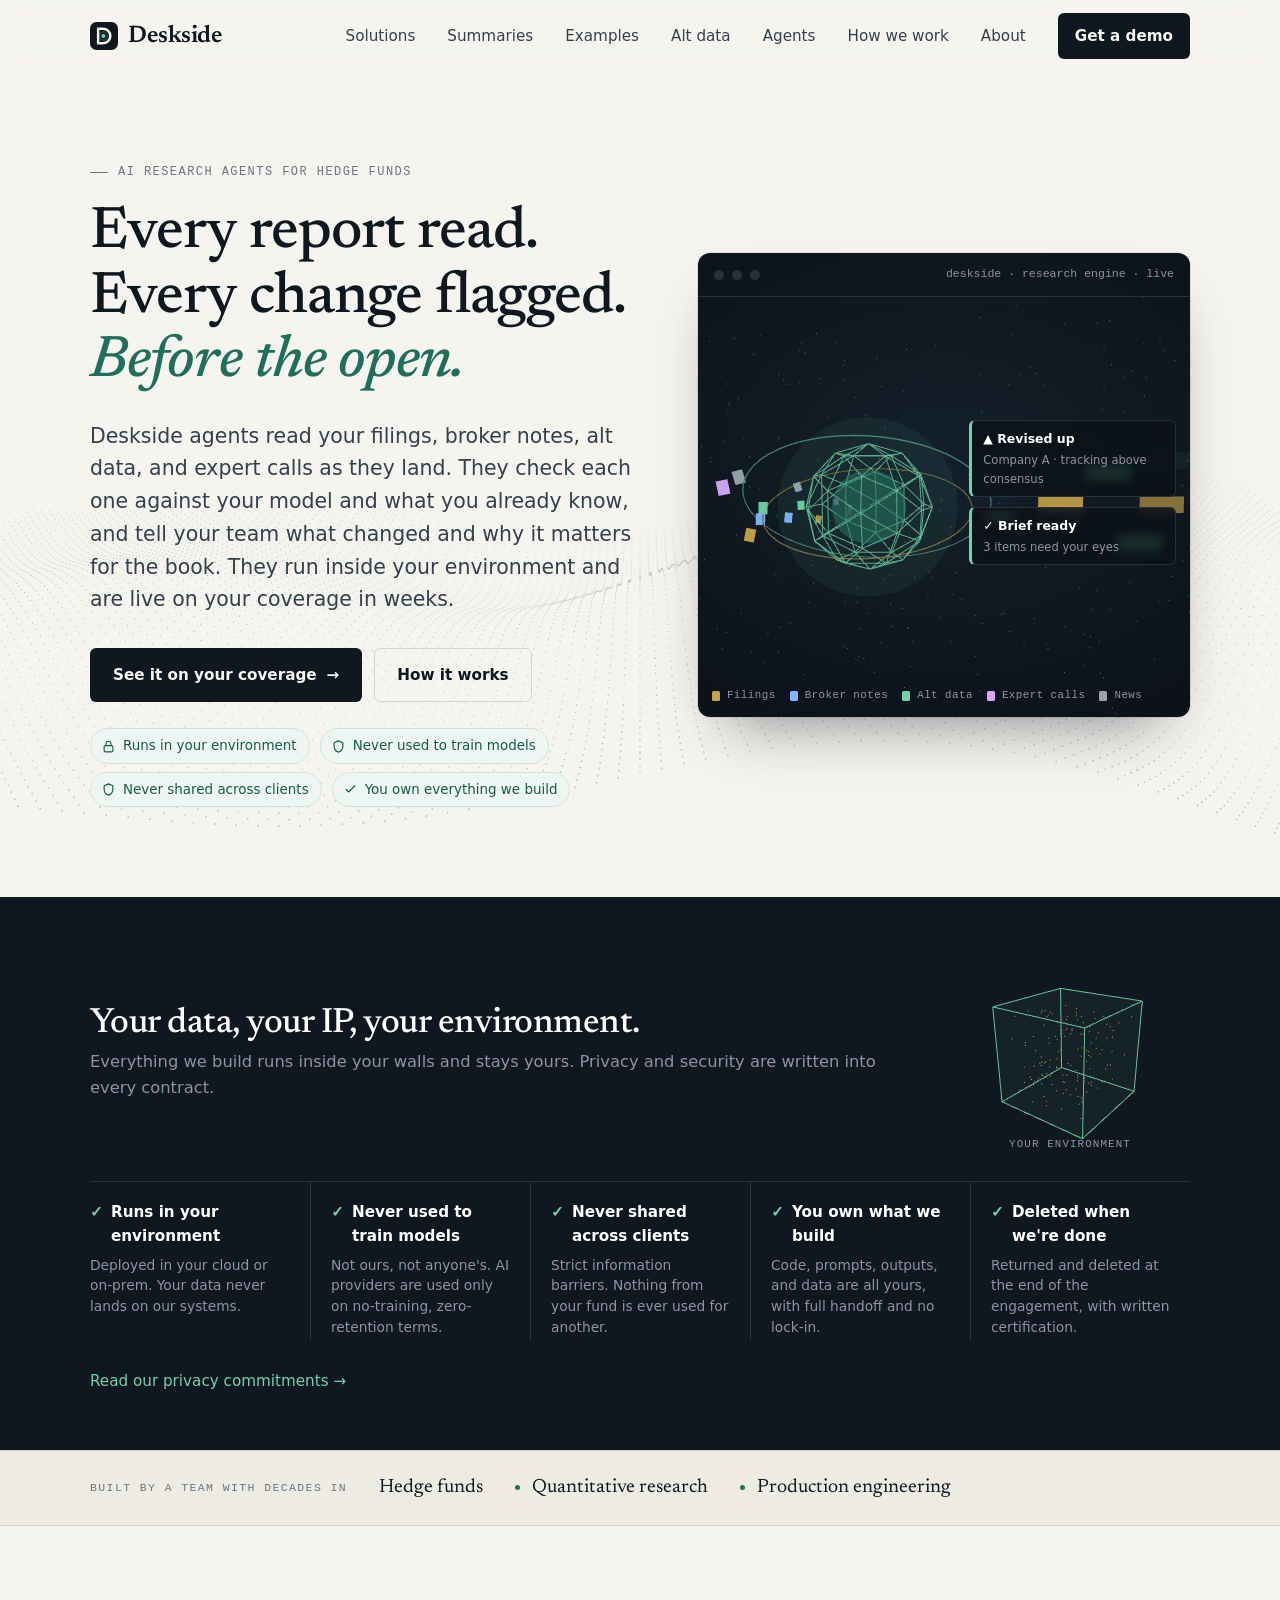
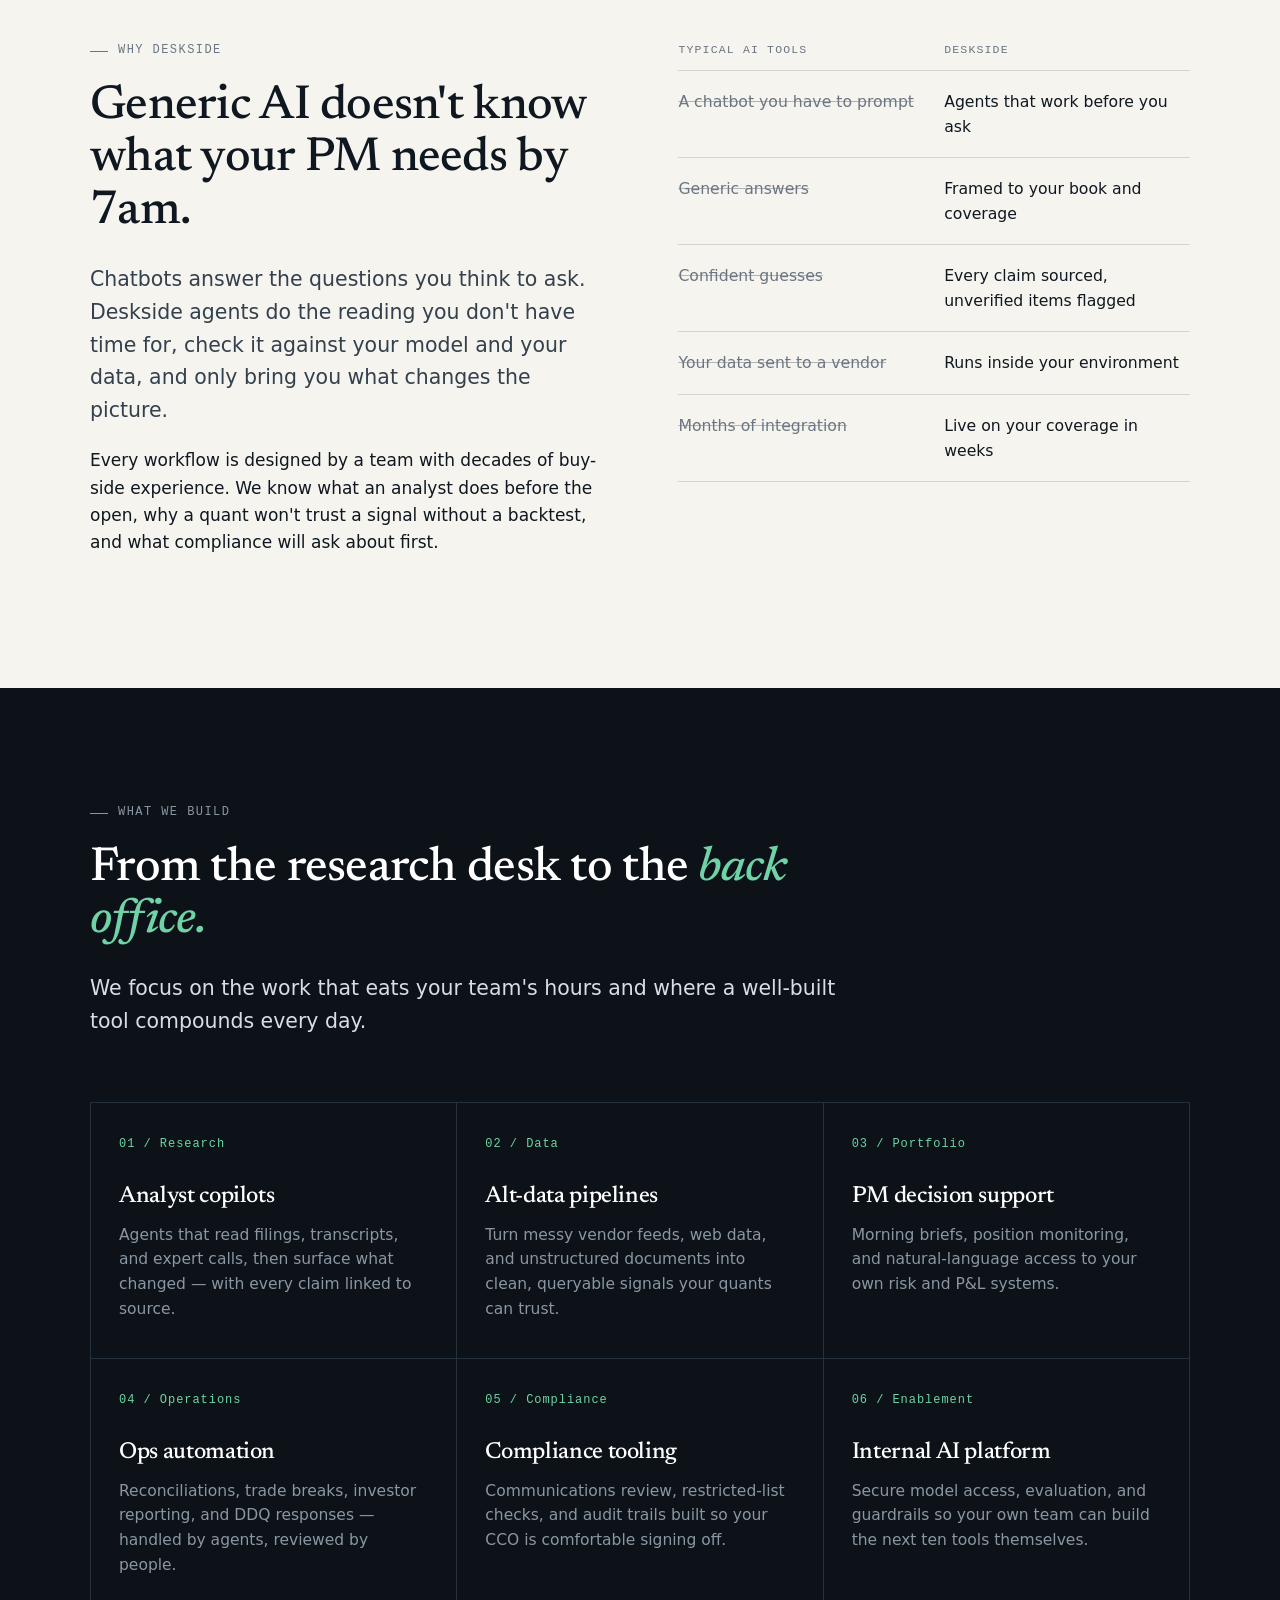
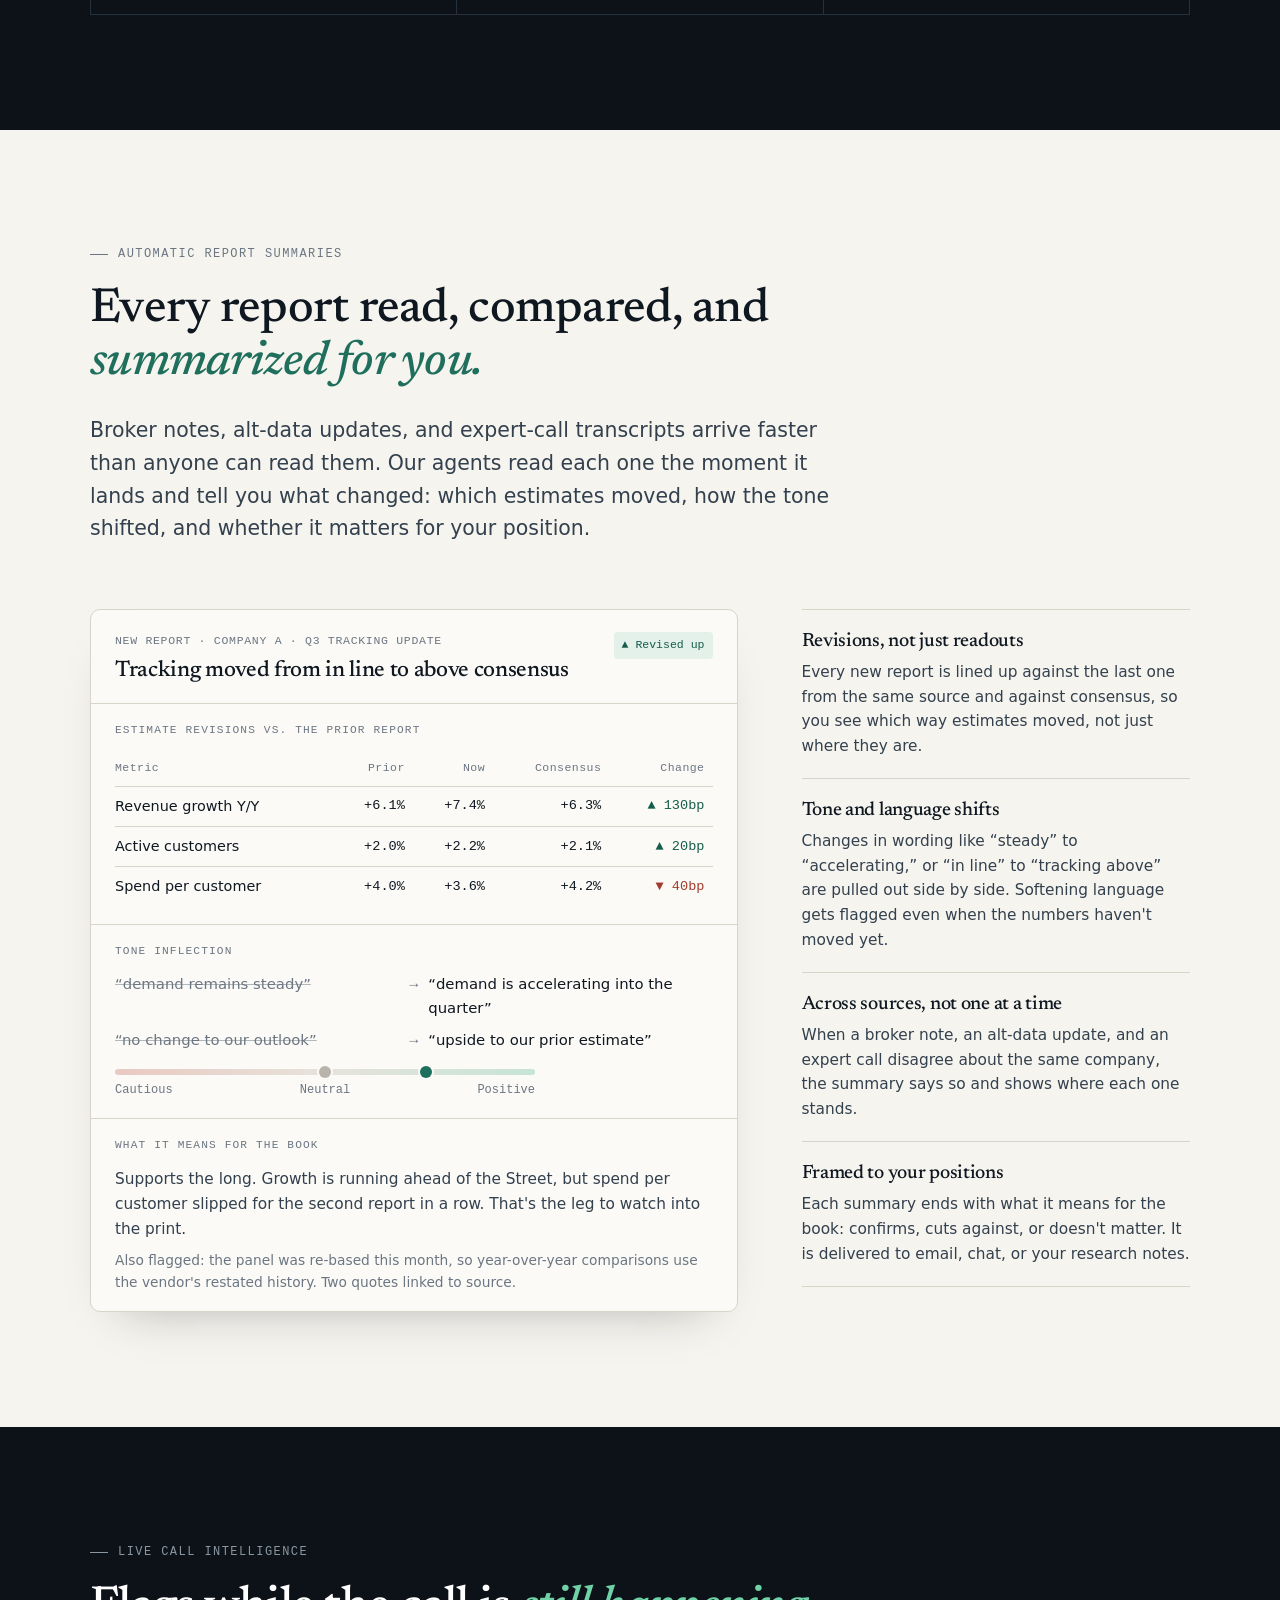
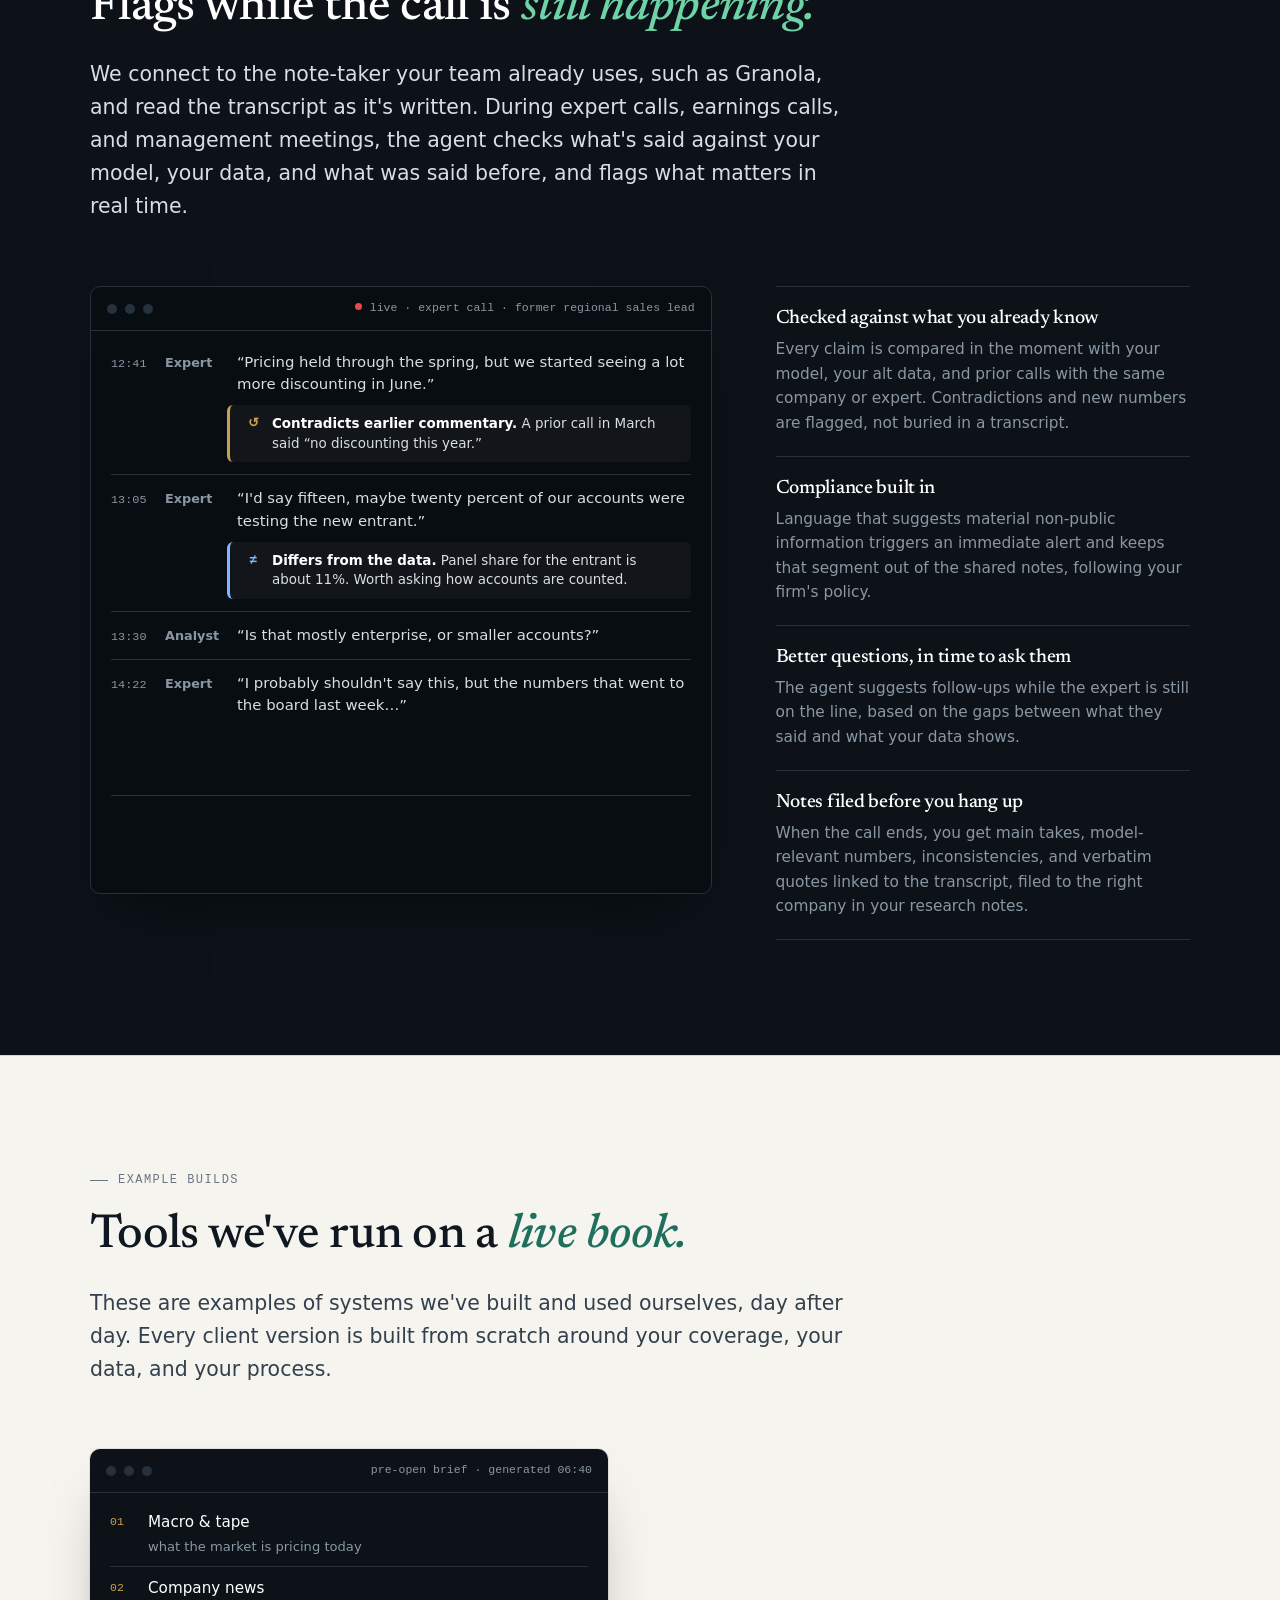
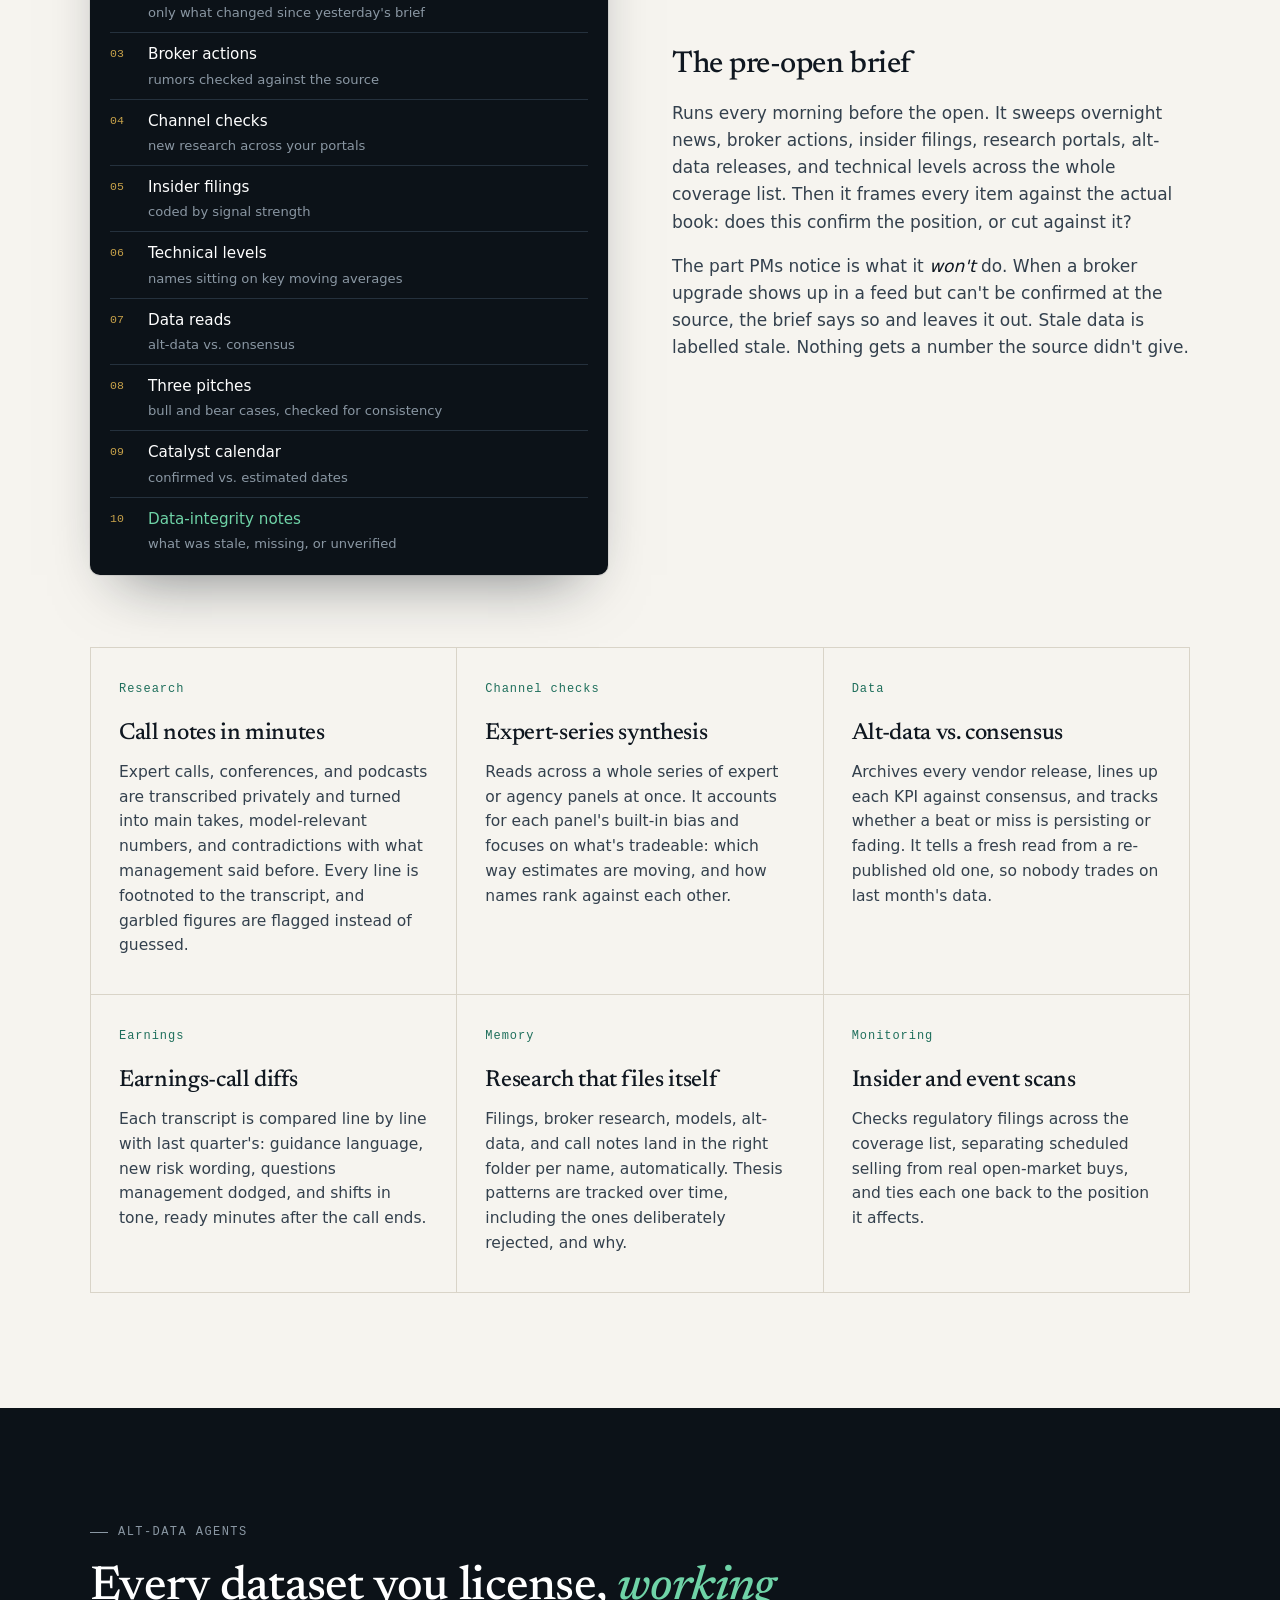
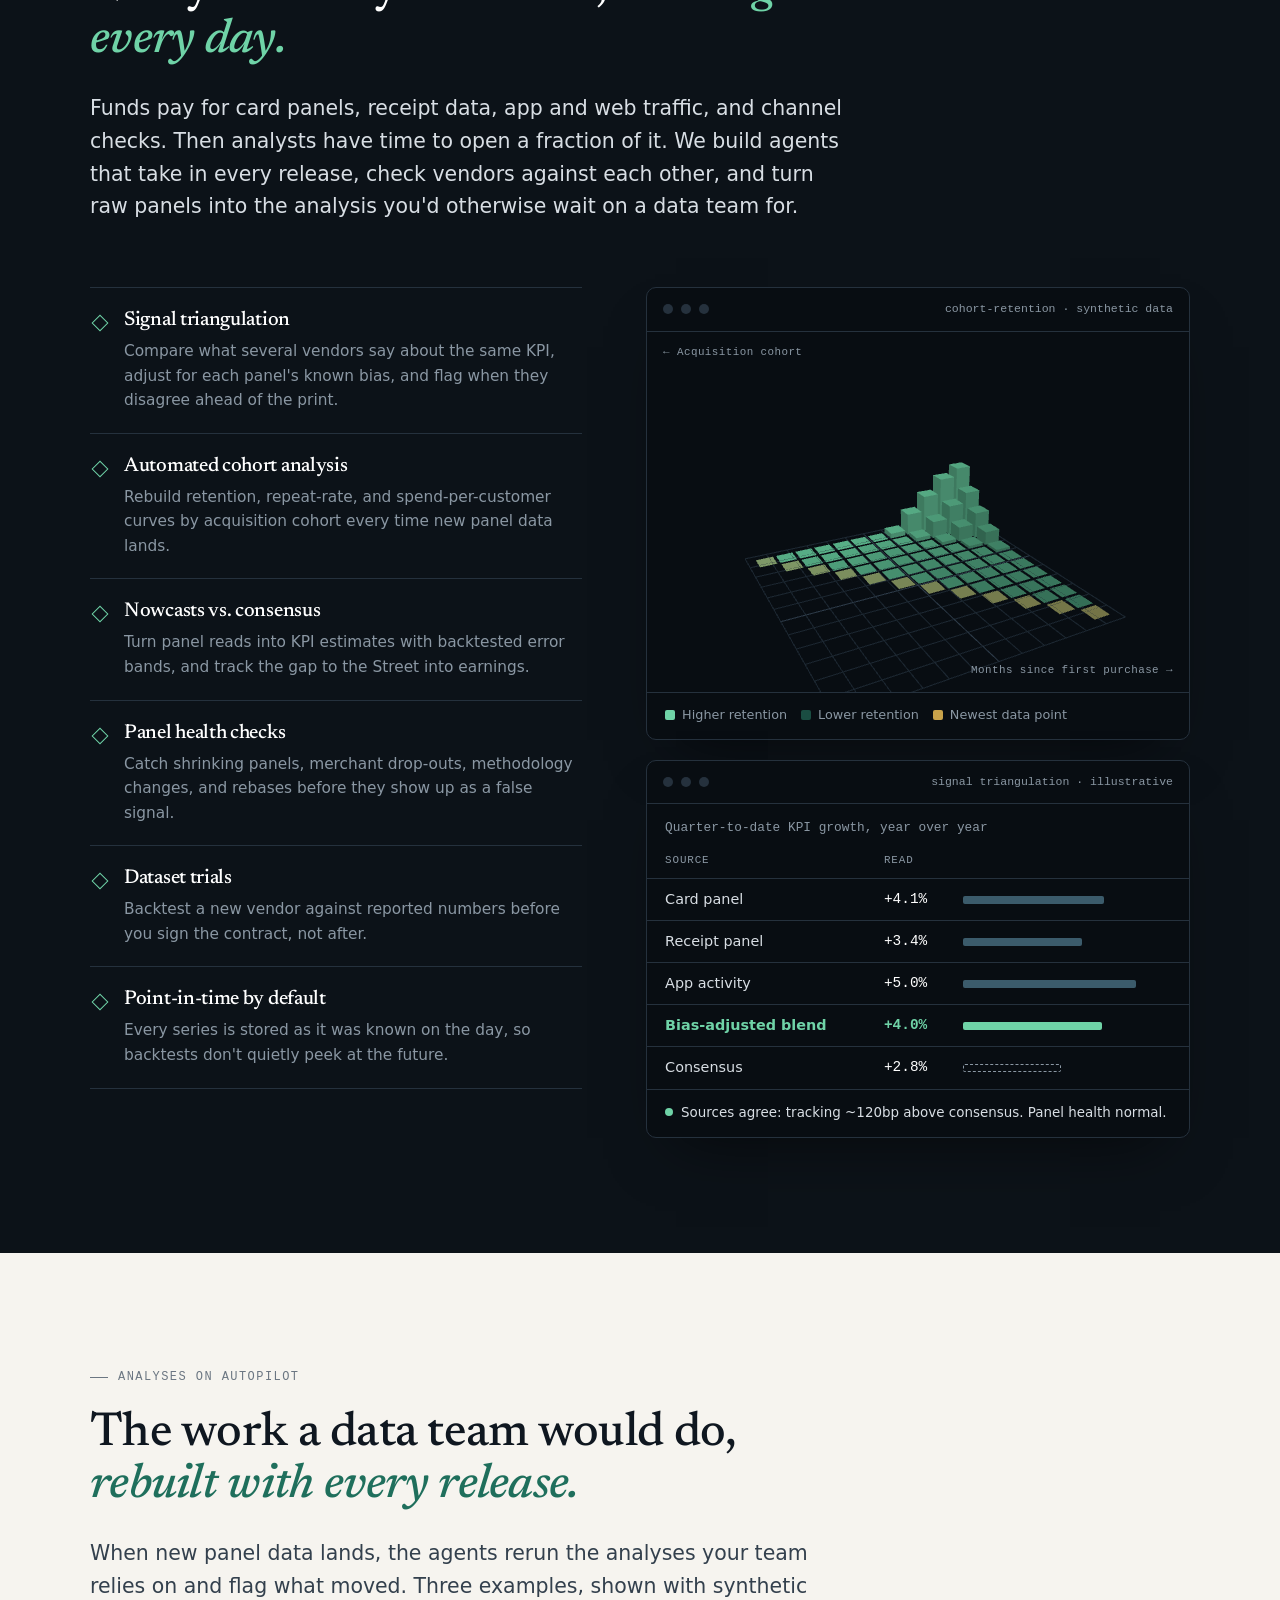
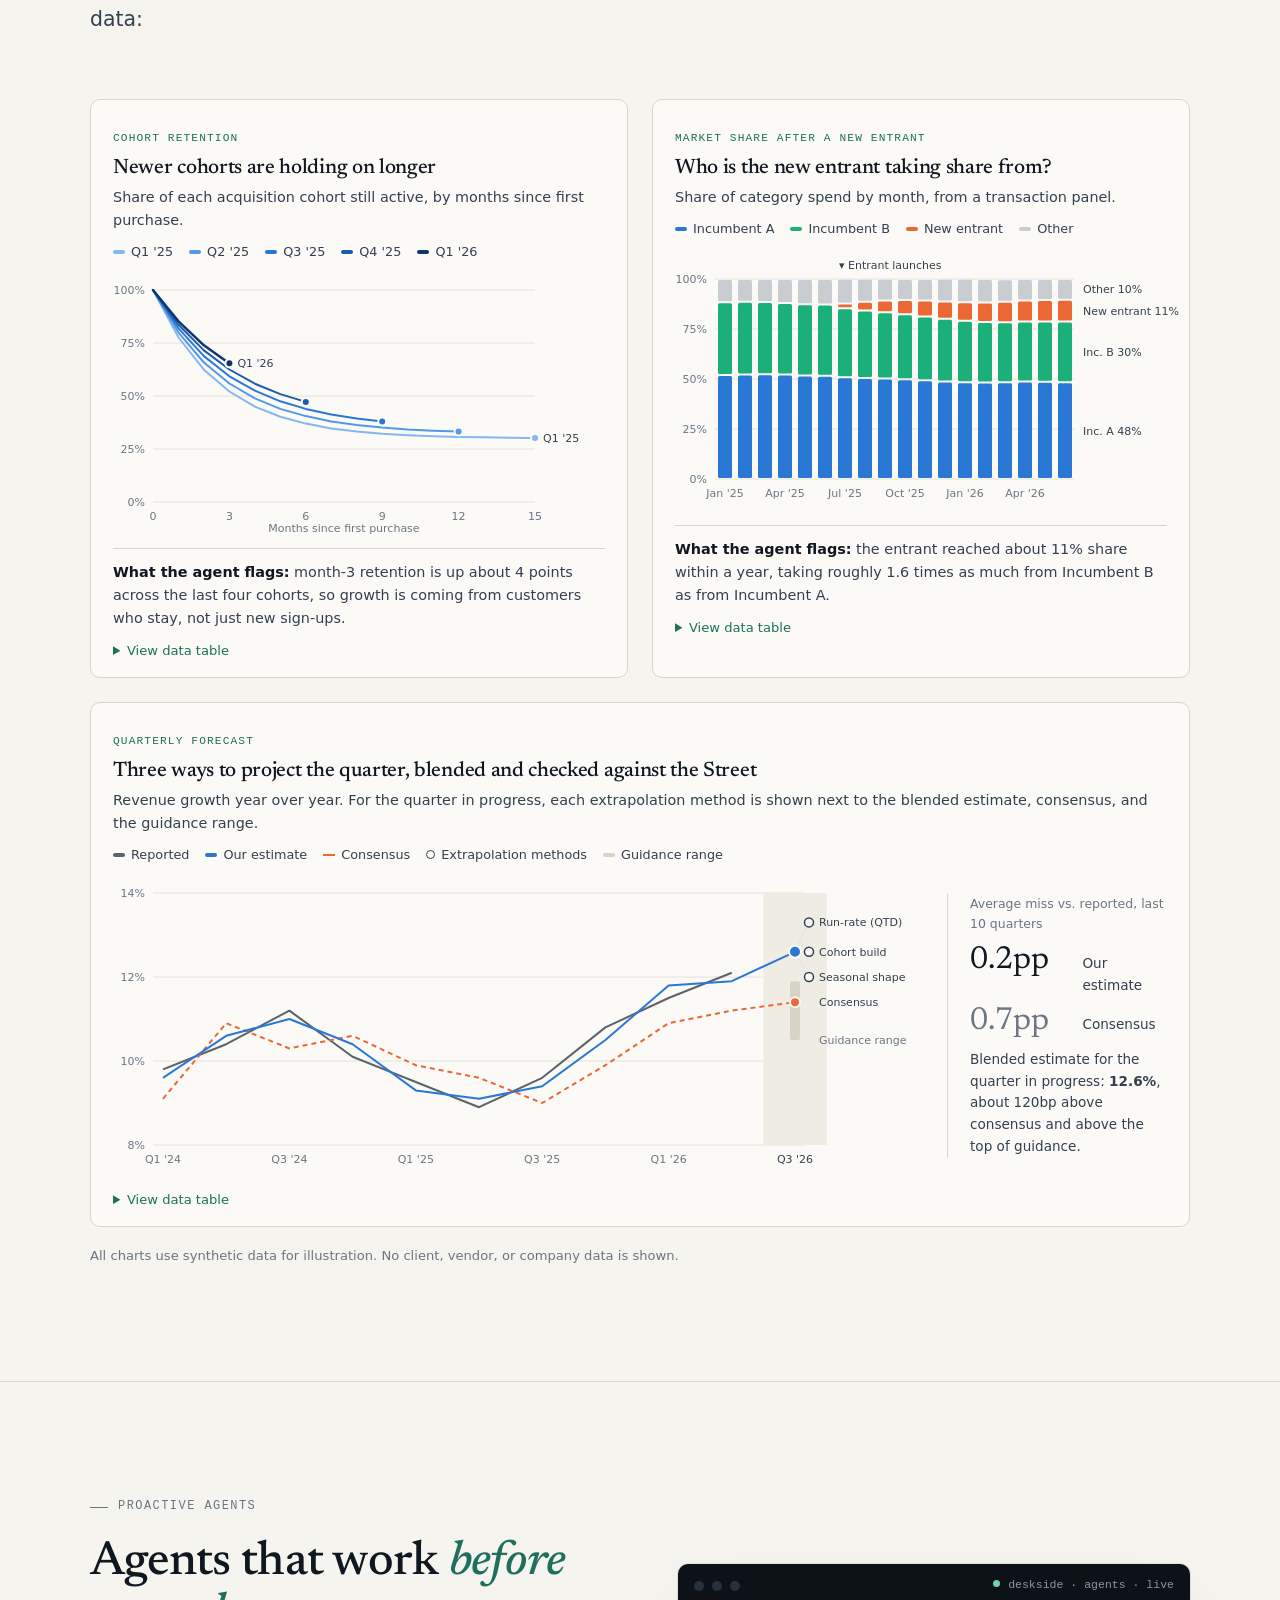
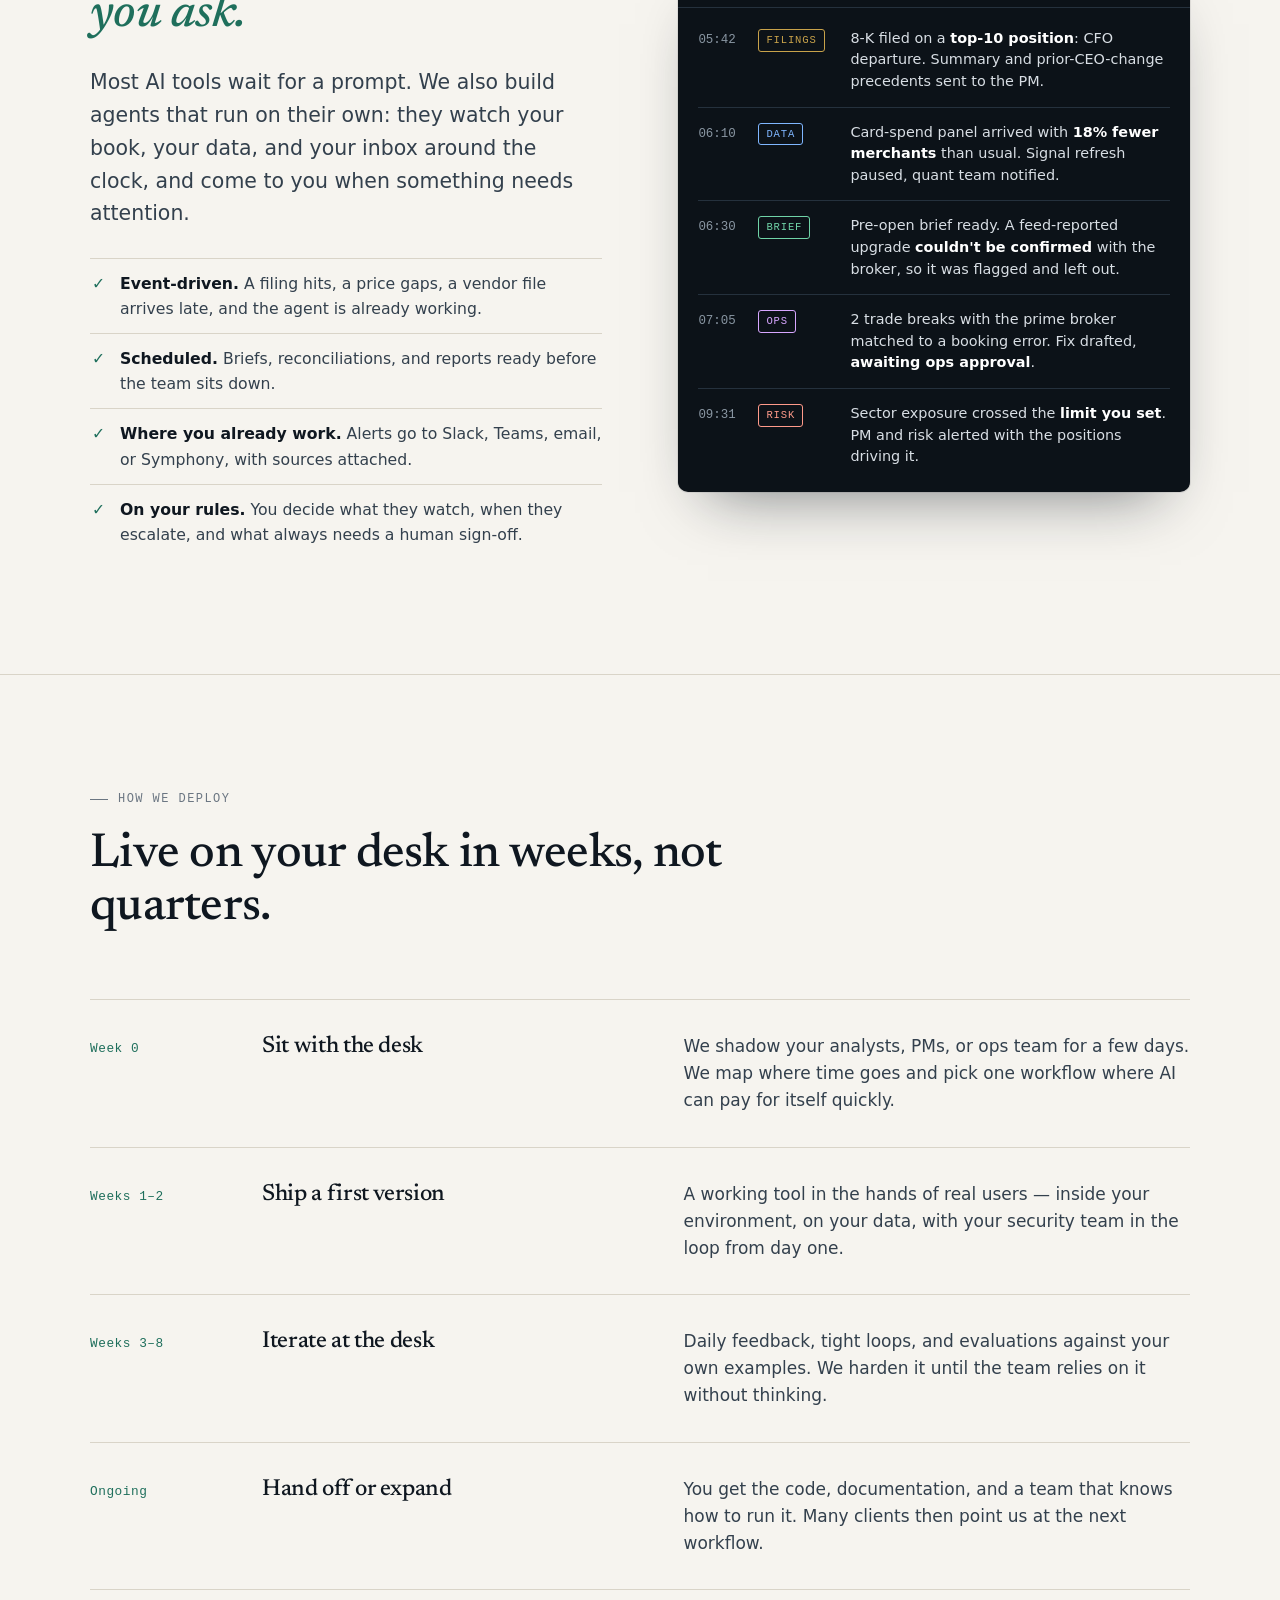
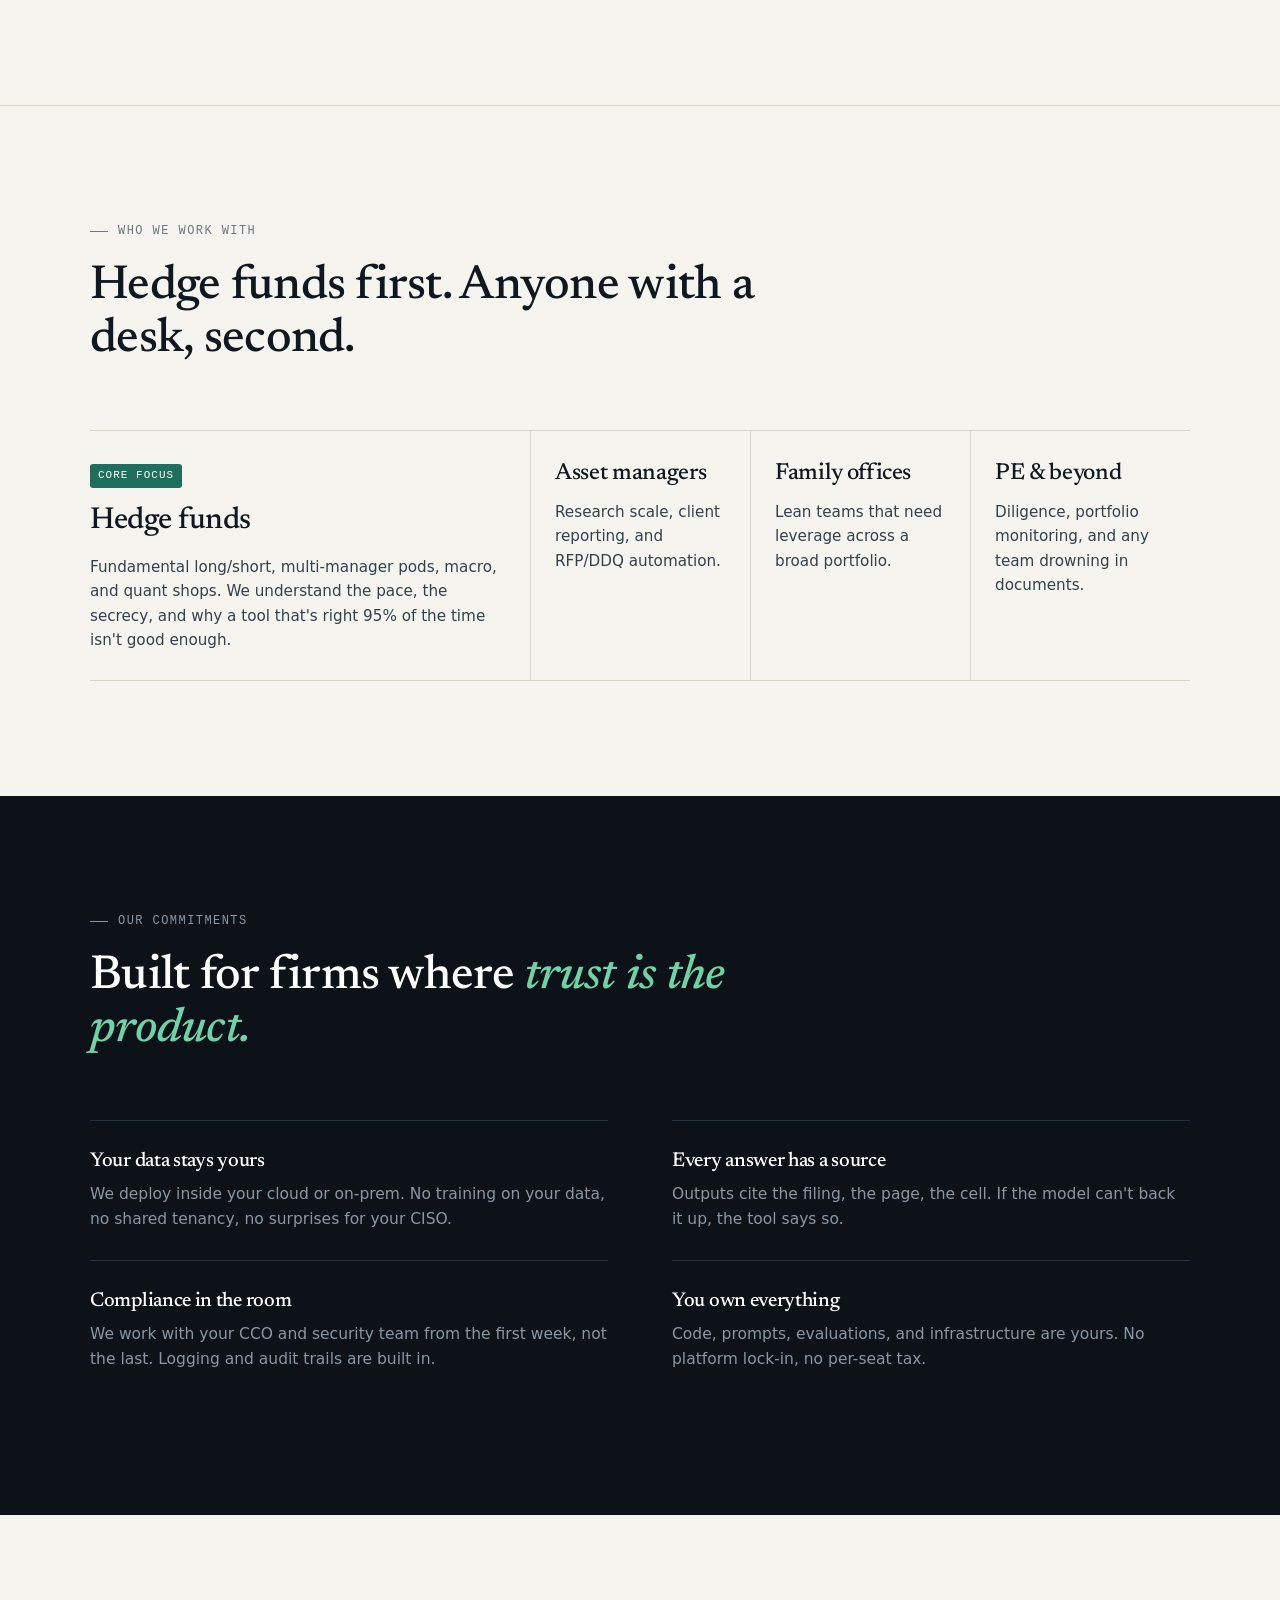
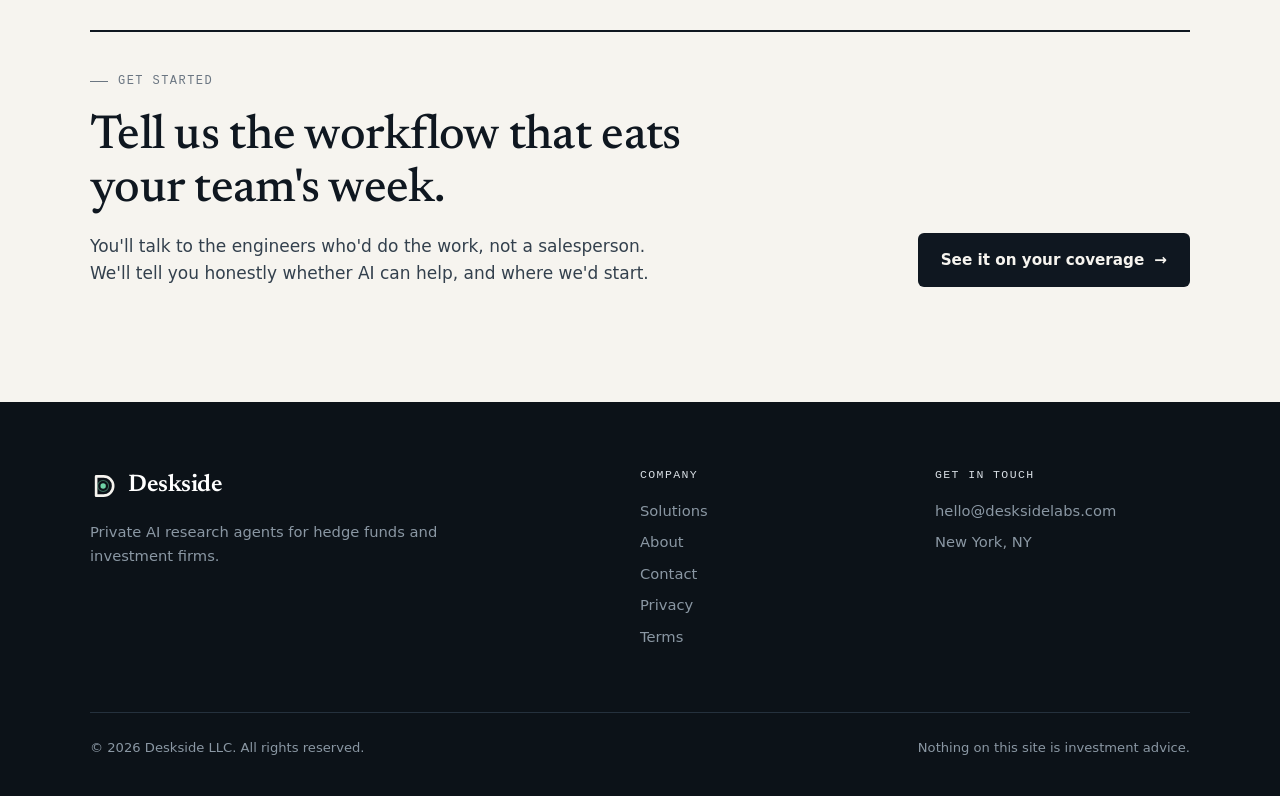
==== commit ae03c79c: "New logo: the Enclave mark A D-shaped vault with a data point secured inside. Adds tile, light and d" ====
--- a/index.html
+++ b/index.html
@@ -8,7 +8,13 @@
   <meta property="og:title" content="Deskside — AI research agents for hedge funds">
   <meta property="og:description" content="Every report read. Every change flagged. Before the open. Private AI research agents that run inside your fund.">
   <meta property="og:type" content="website">
+  <meta property="og:image" content="https://desksidelabs.com/assets/og-image.png">
+  <meta property="og:image:width" content="1200">
+  <meta property="og:image:height" content="630">
+  <meta name="twitter:card" content="summary_large_image">
   <link rel="icon" href="assets/favicon.svg" type="image/svg+xml">
+  <link rel="apple-touch-icon" href="assets/apple-touch-icon.png">
+  <meta name="theme-color" content="#0f1720">
   <link rel="stylesheet" href="assets/fonts.css">
   <link rel="stylesheet" href="assets/styles.css">
 </head>
@@ -637,7 +643,7 @@
     <div class="container">
       <div class="footer-grid">
         <div>
-          <a class="brand" href="index.html"><img class="brand-mark" src="assets/favicon.svg" alt="">Deskside</a>
+          <a class="brand" href="index.html"><img class="brand-mark" src="assets/logo-mark-dark.svg" alt="">Deskside</a>
           <p style="margin-top:14px;max-width:26em">Private AI research agents for hedge funds and investment firms.</p>
         </div>
         <div>
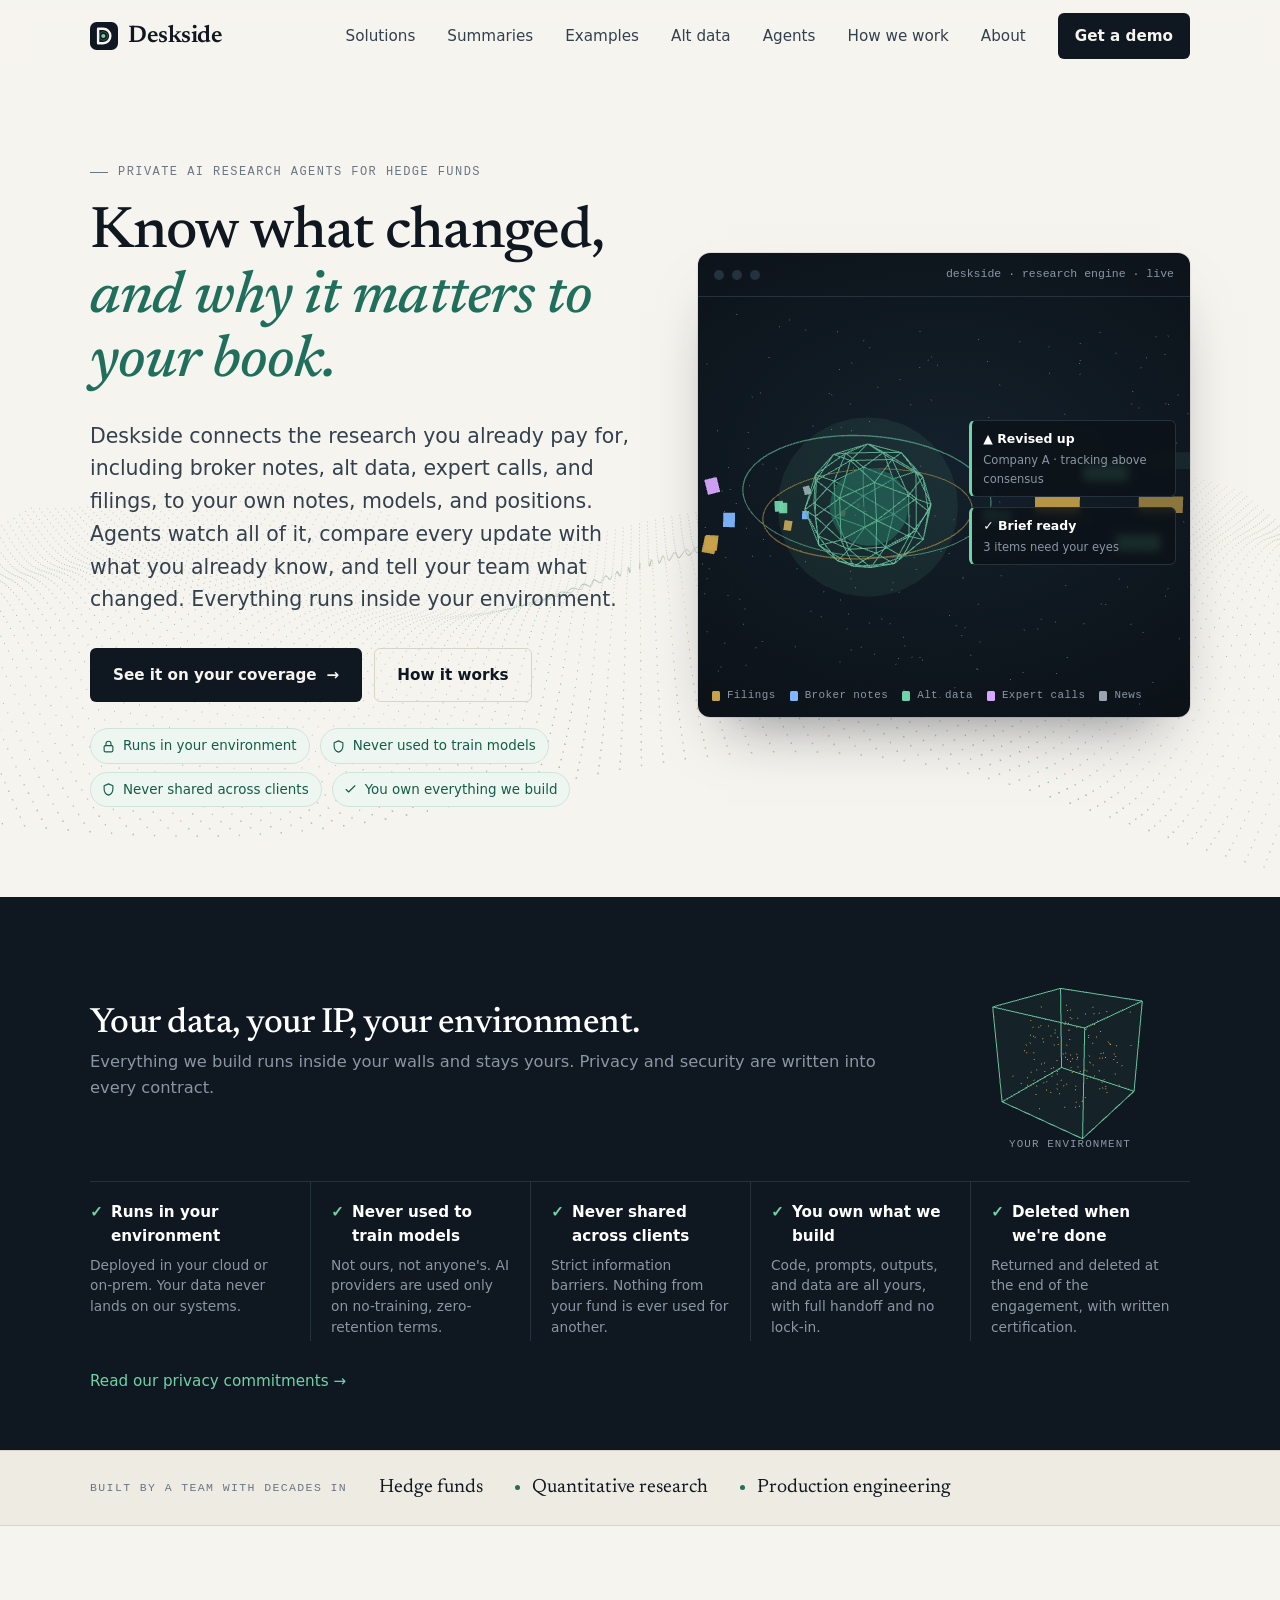
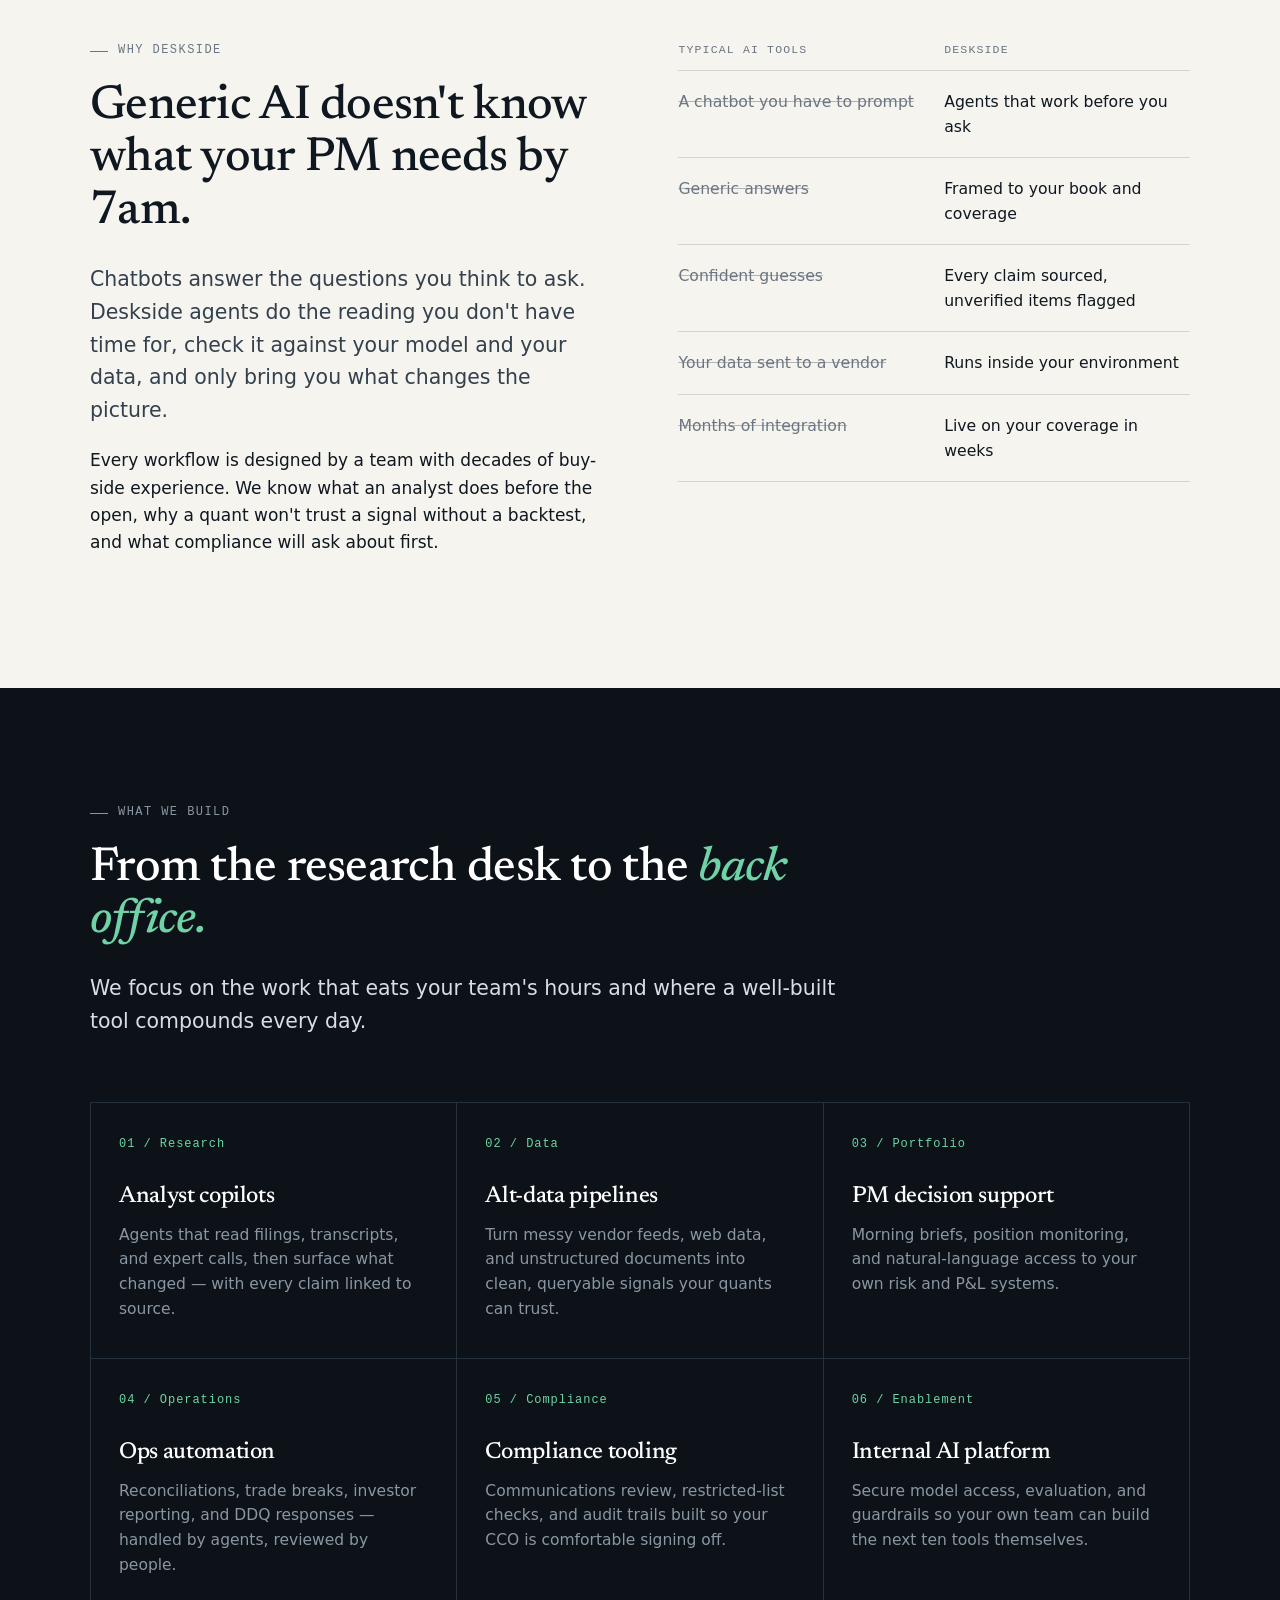
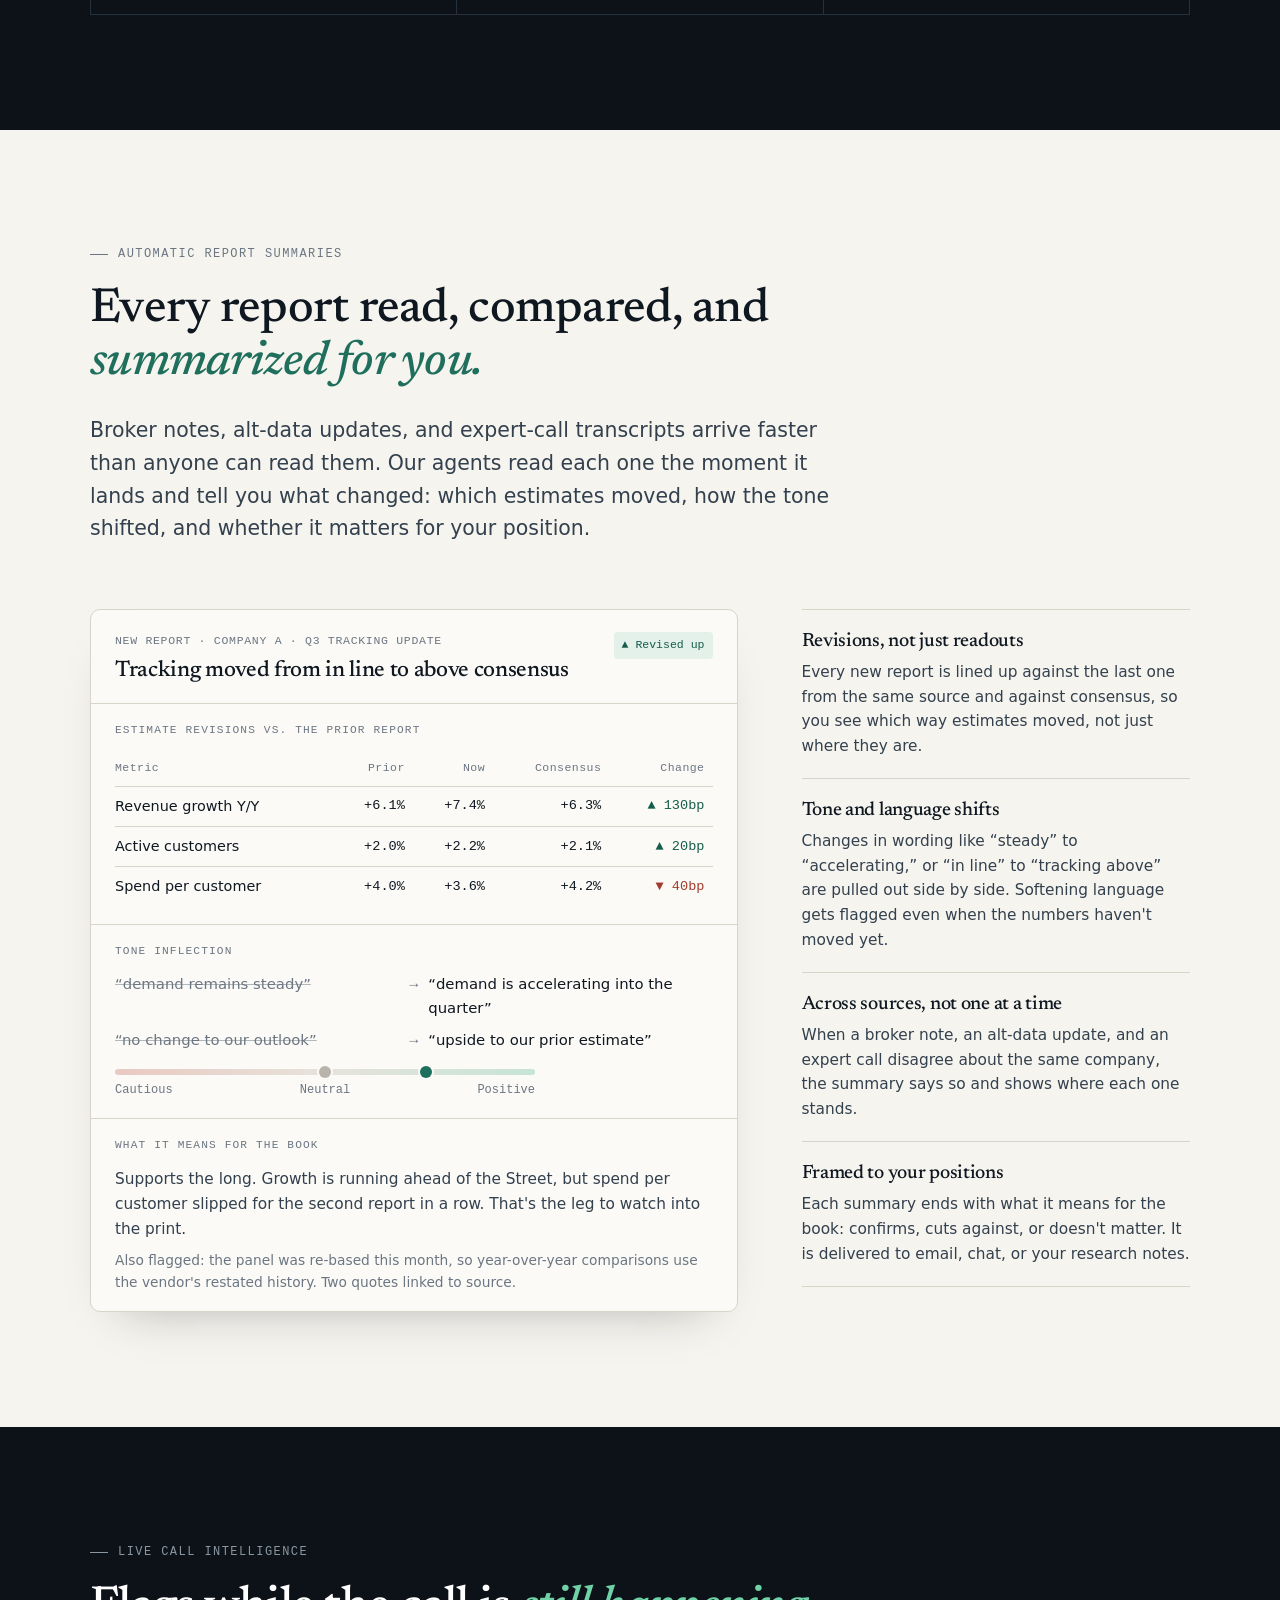
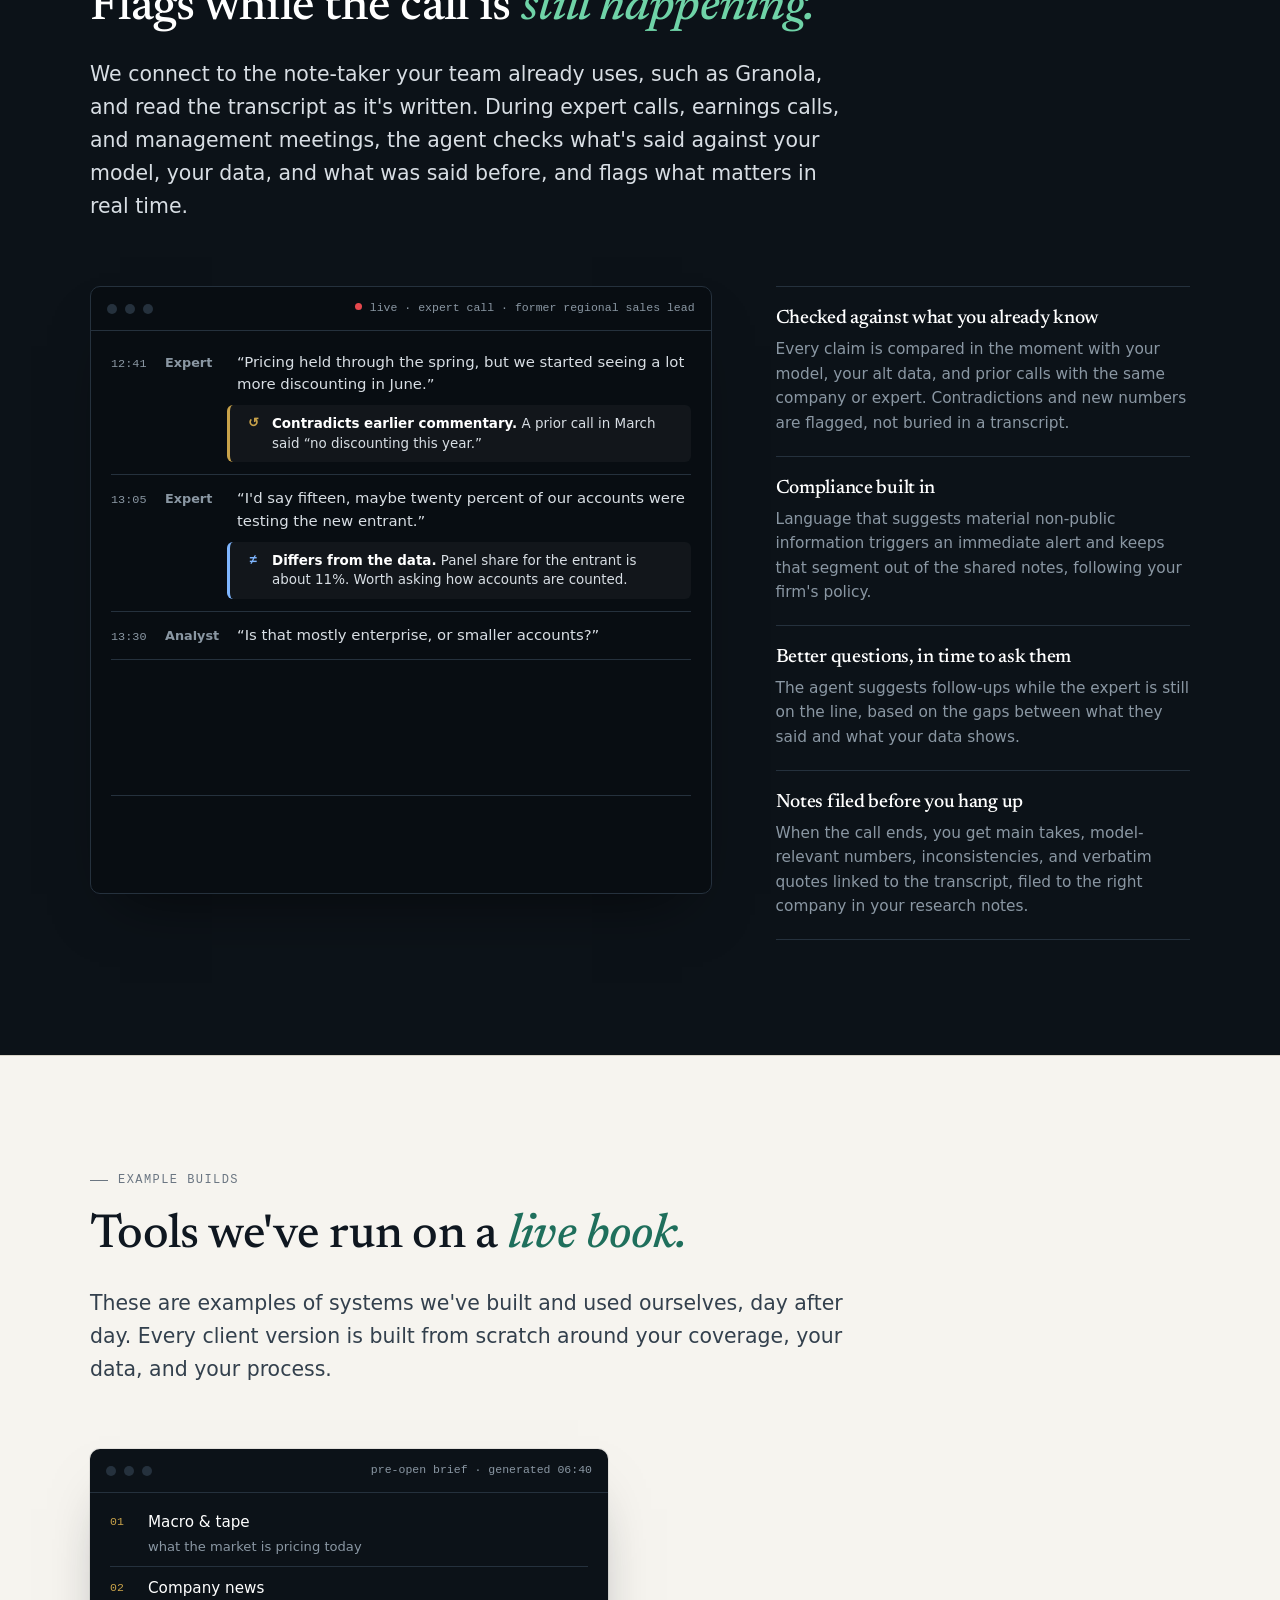
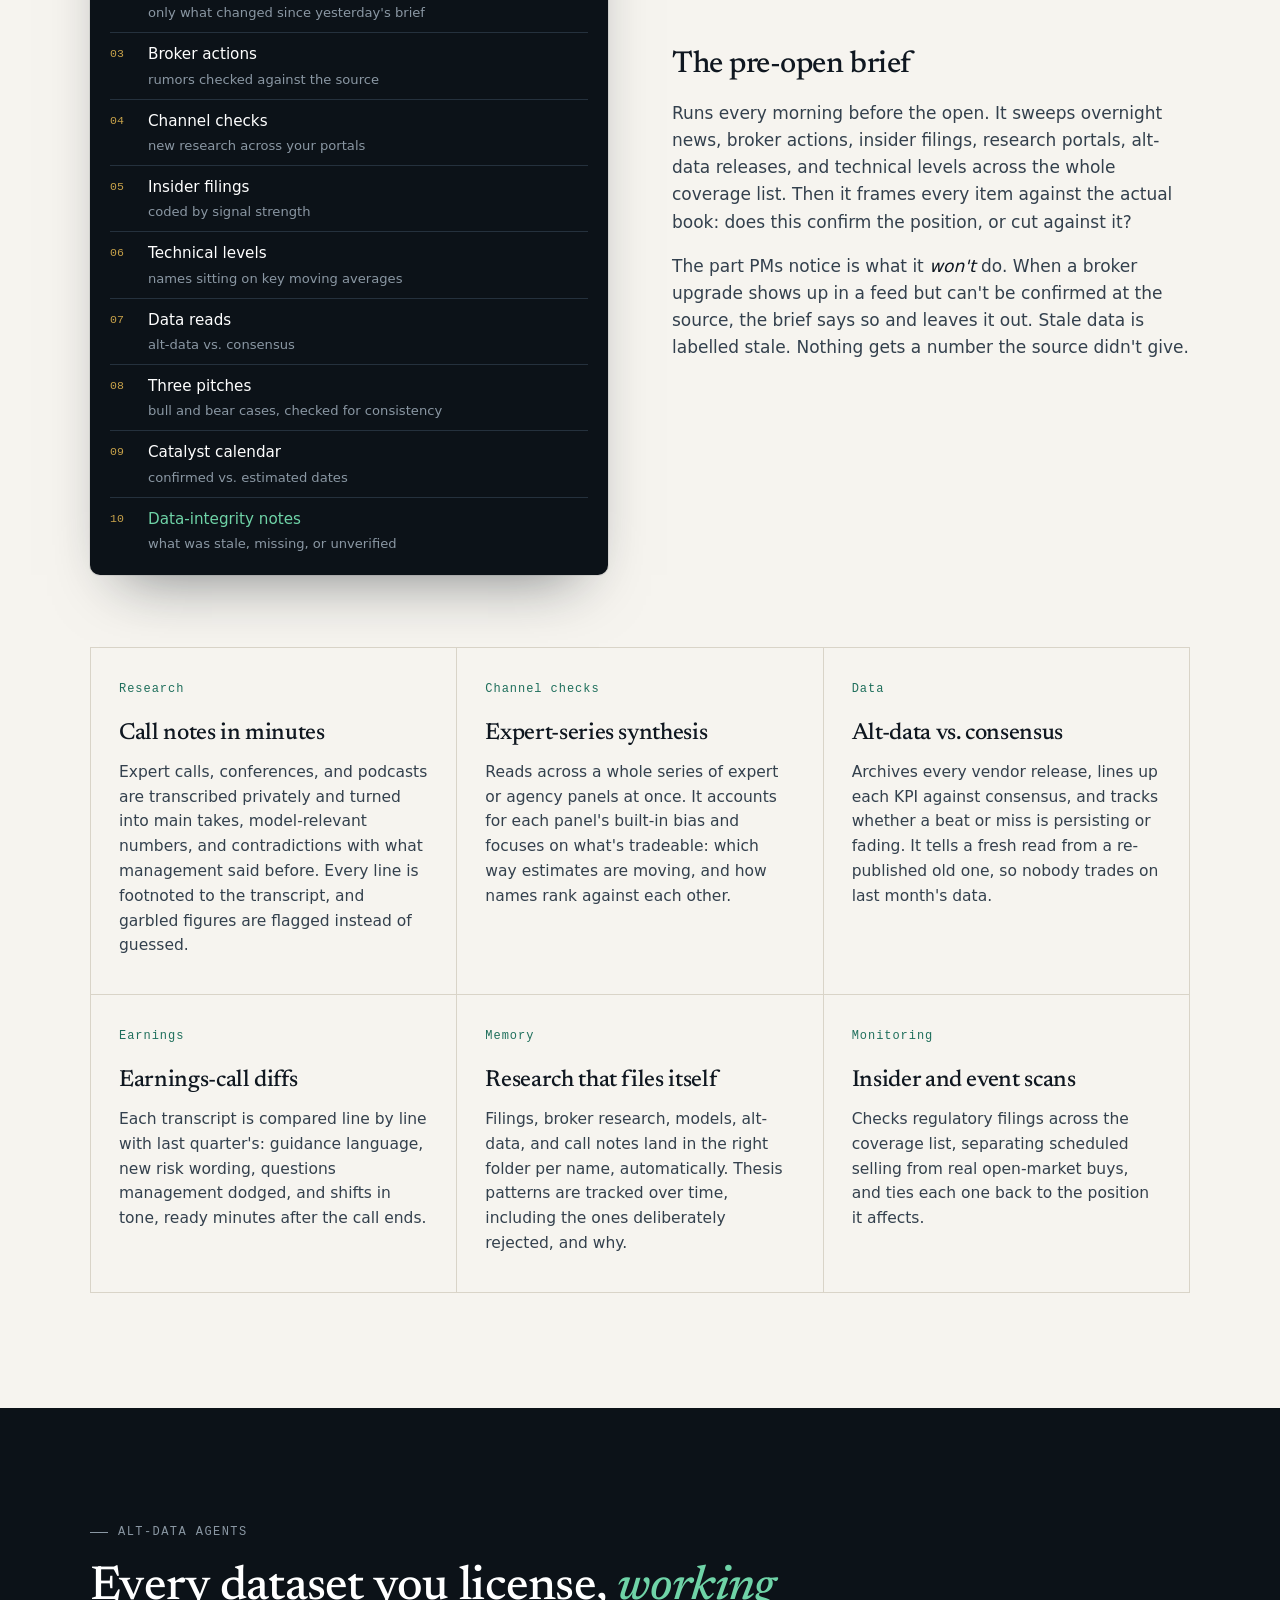
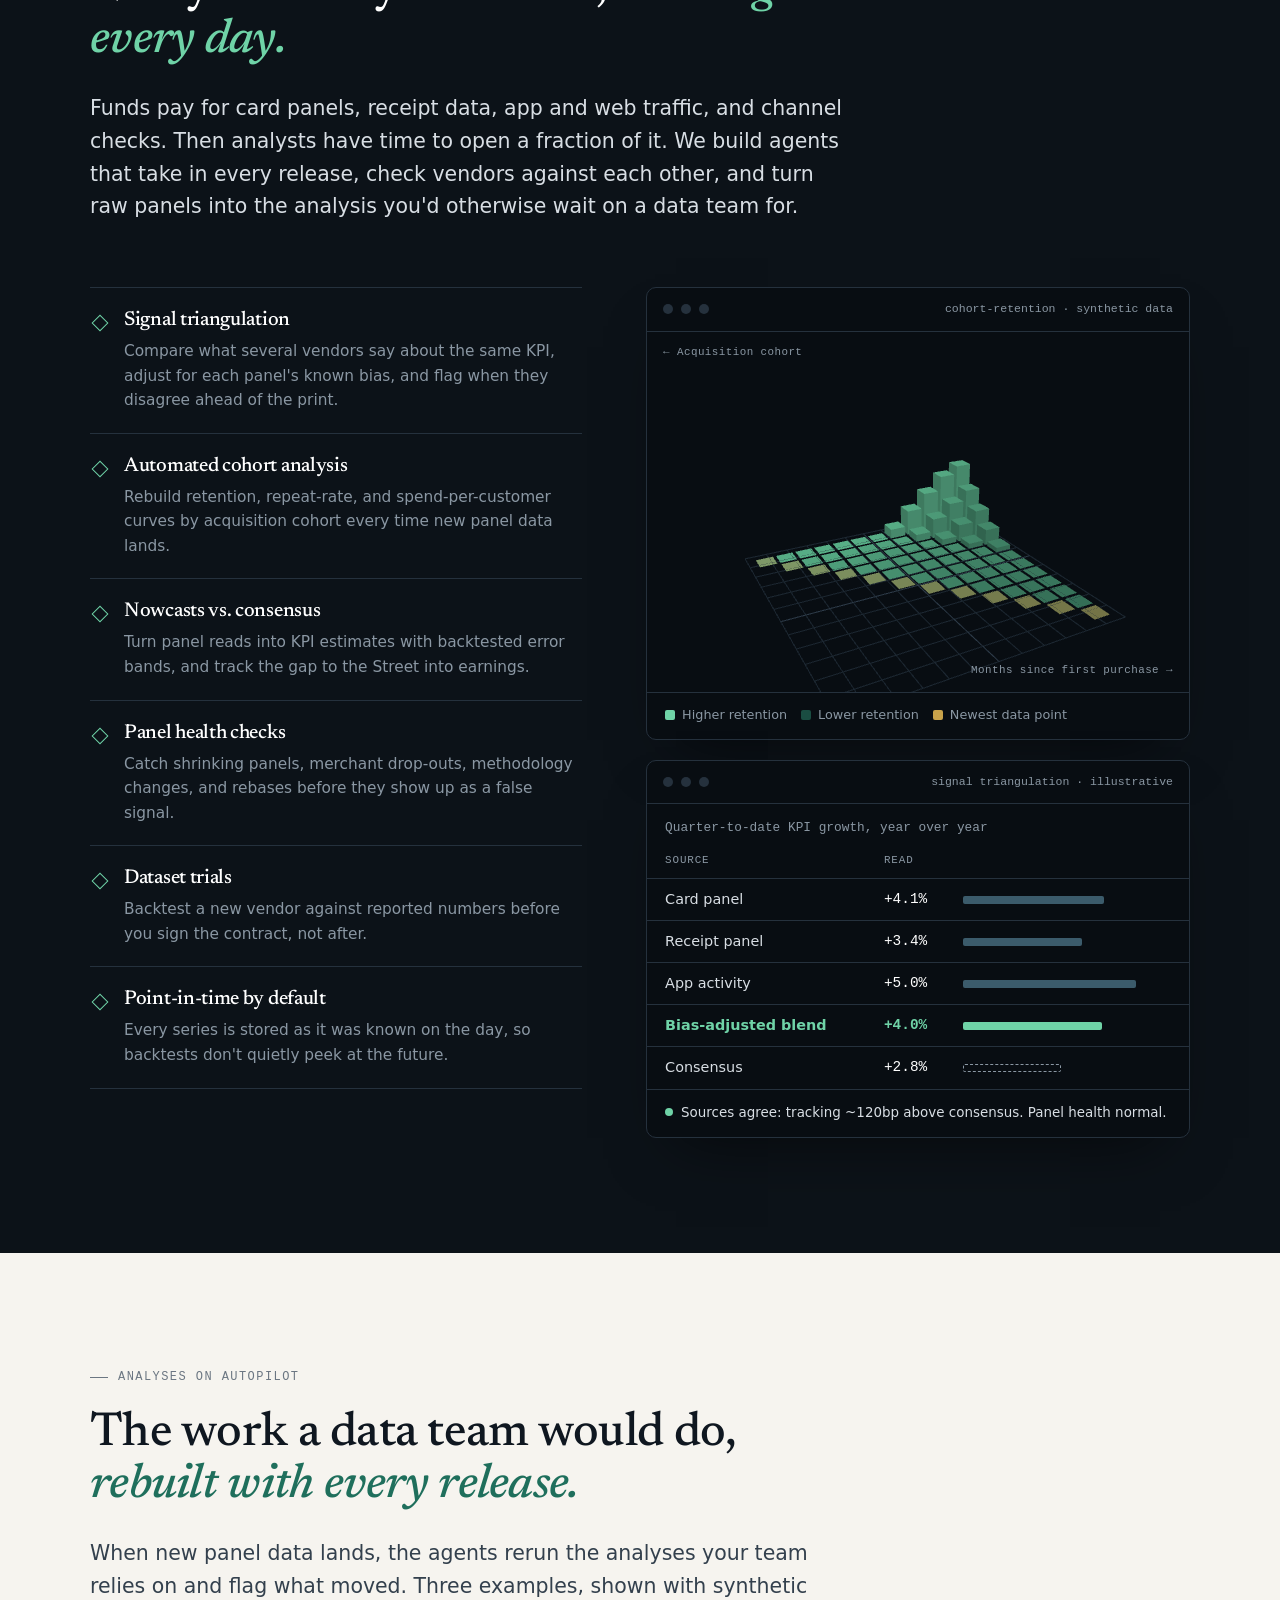
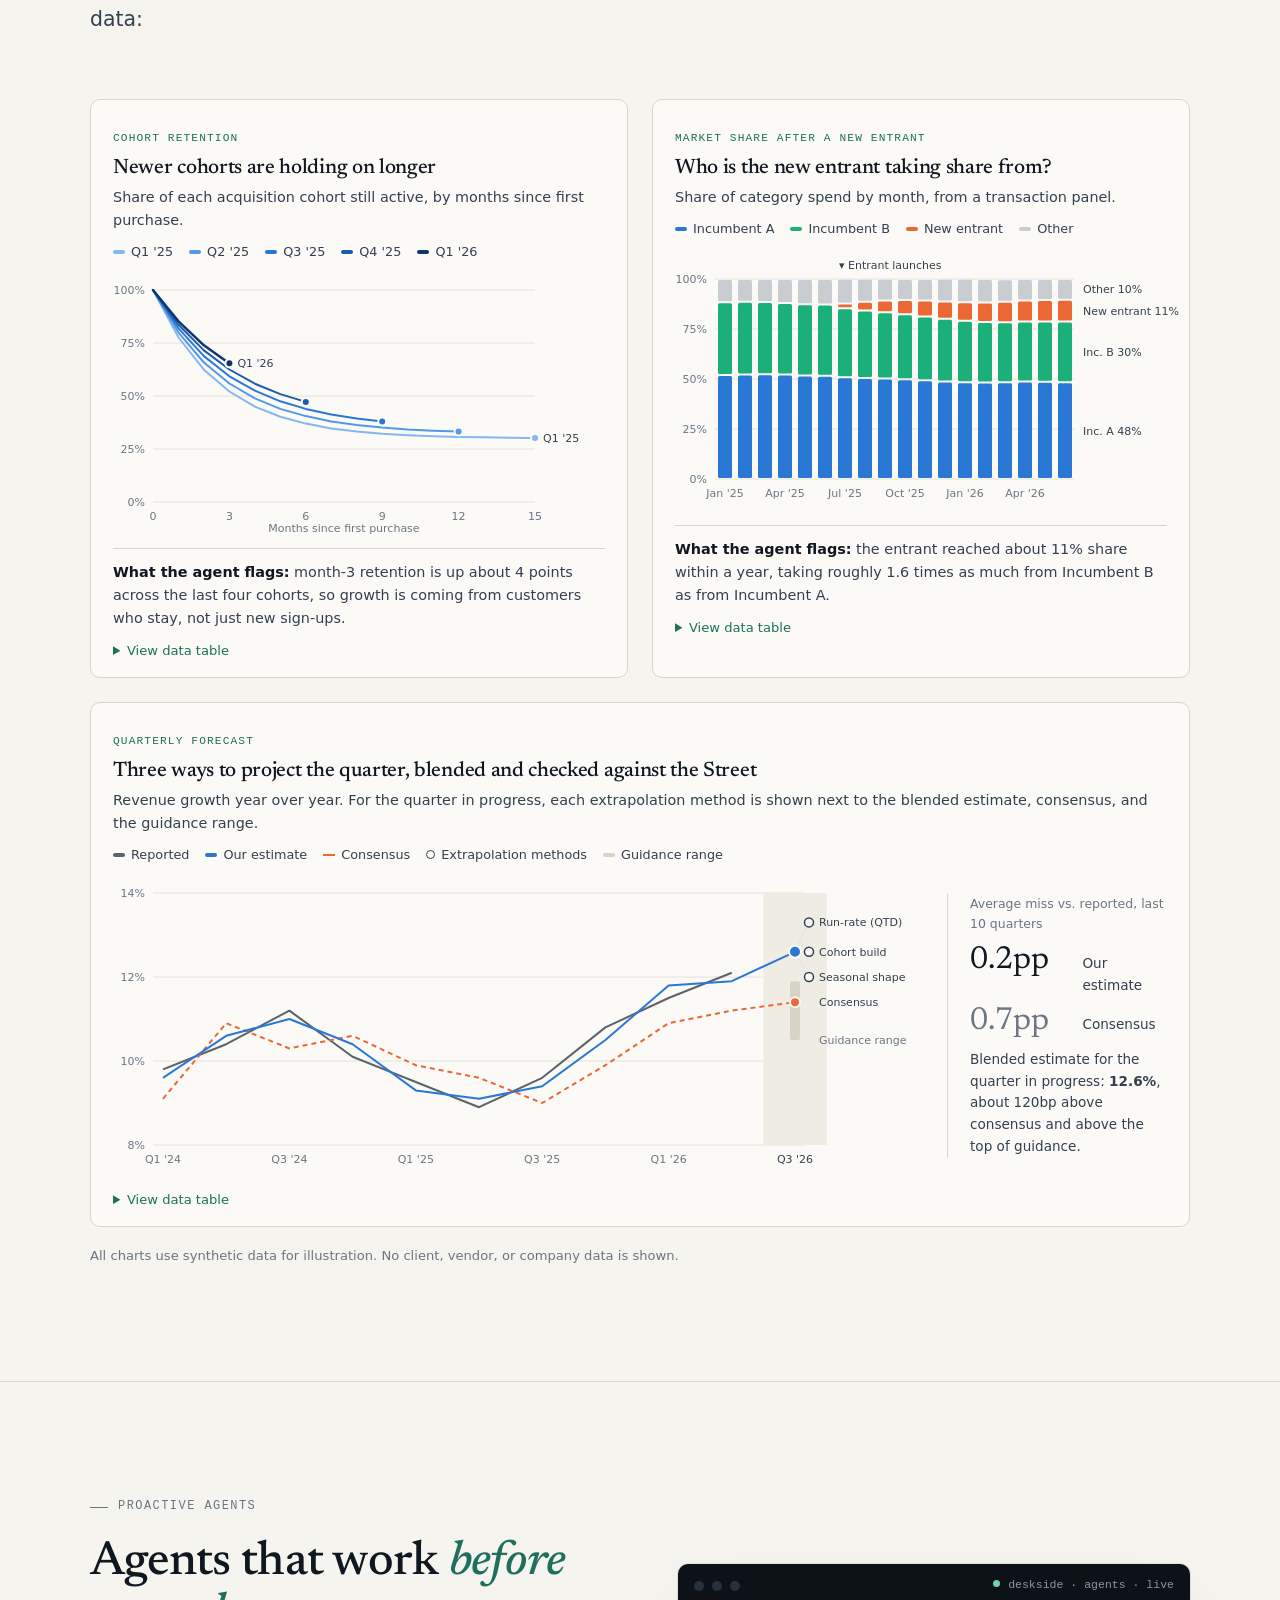
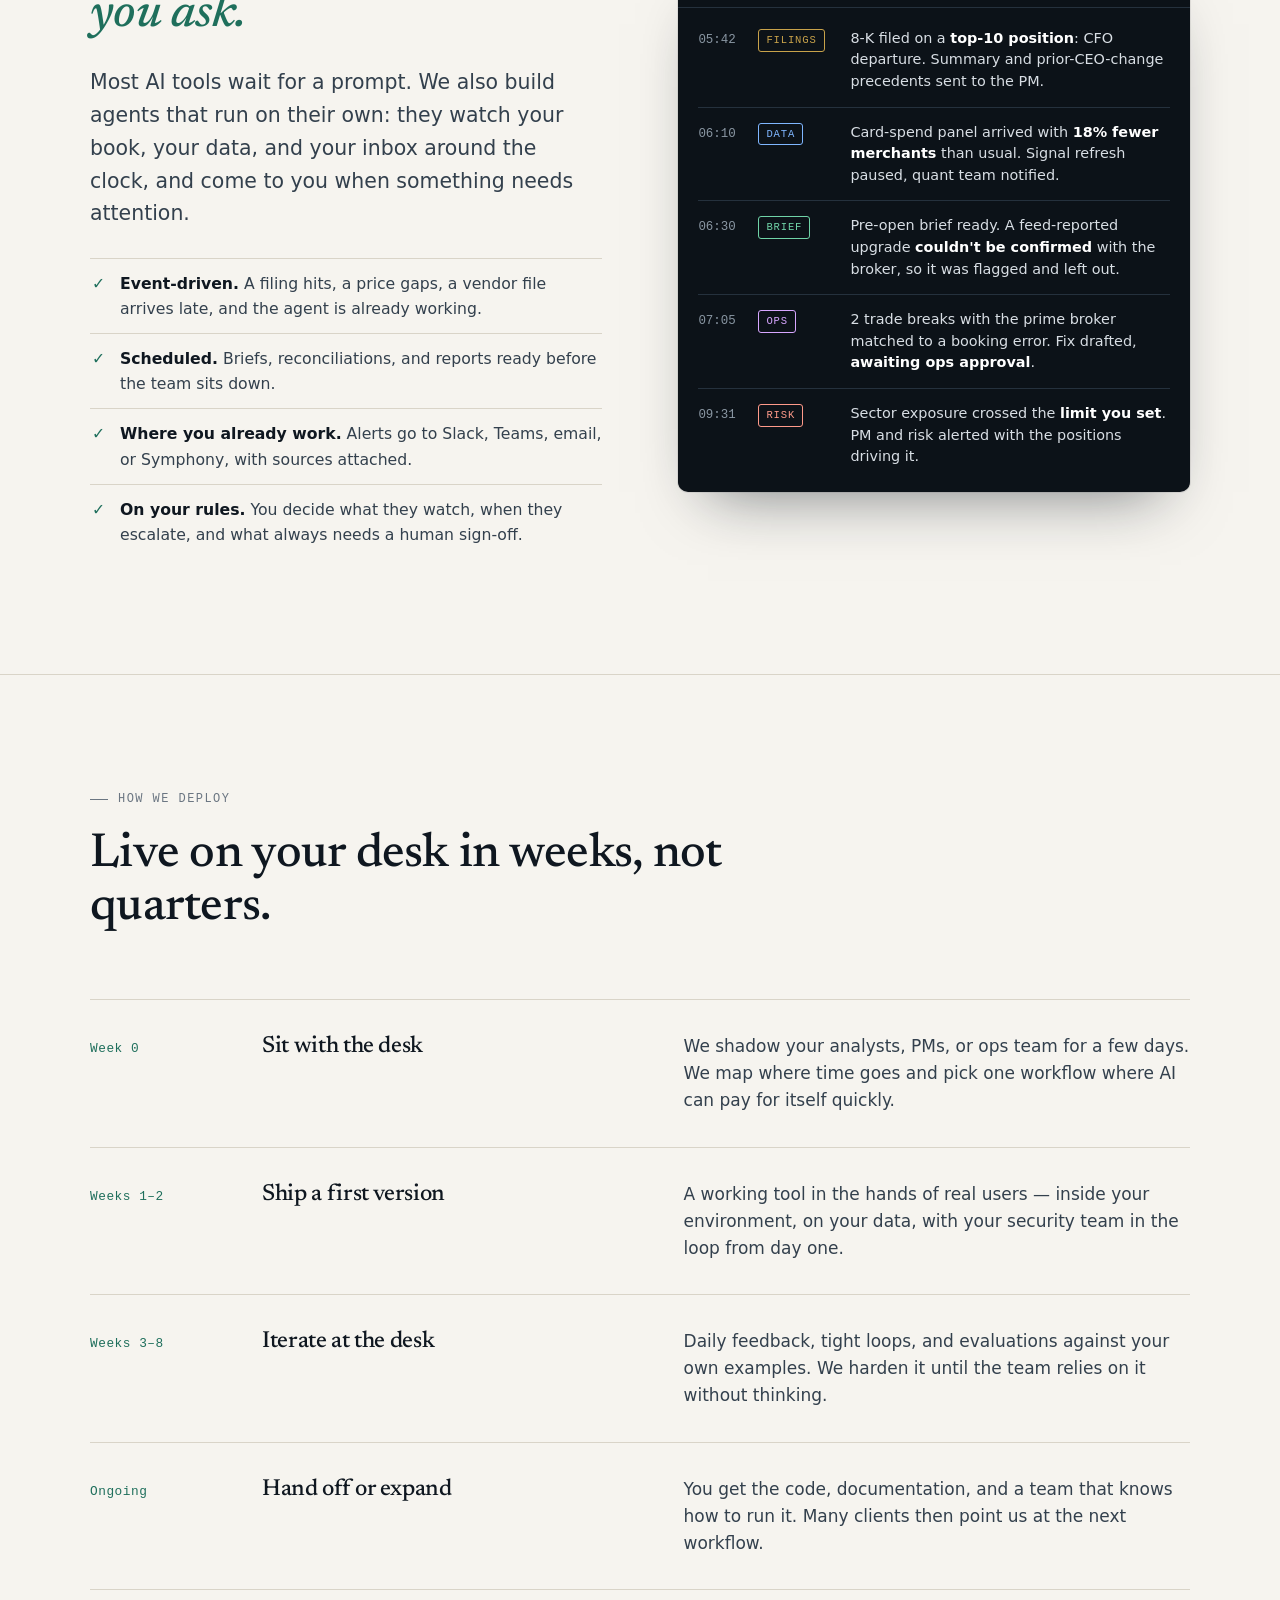
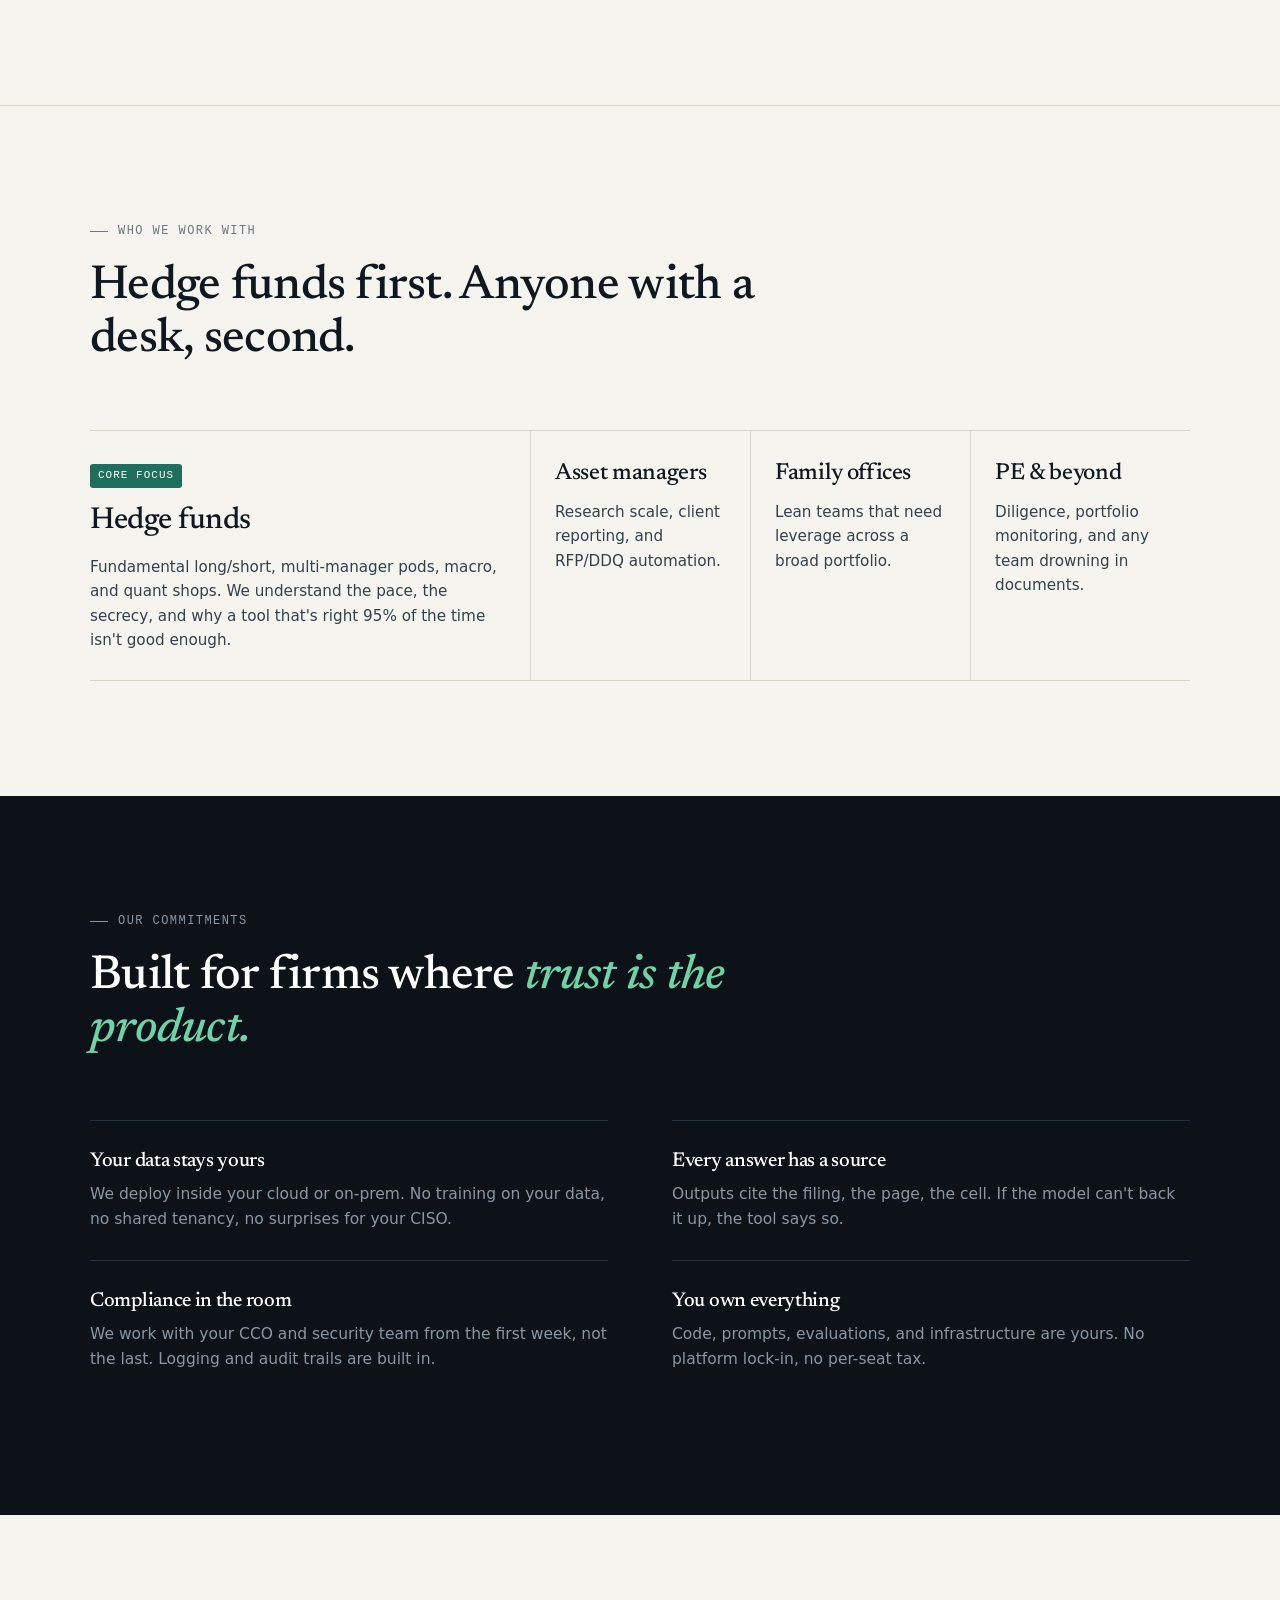
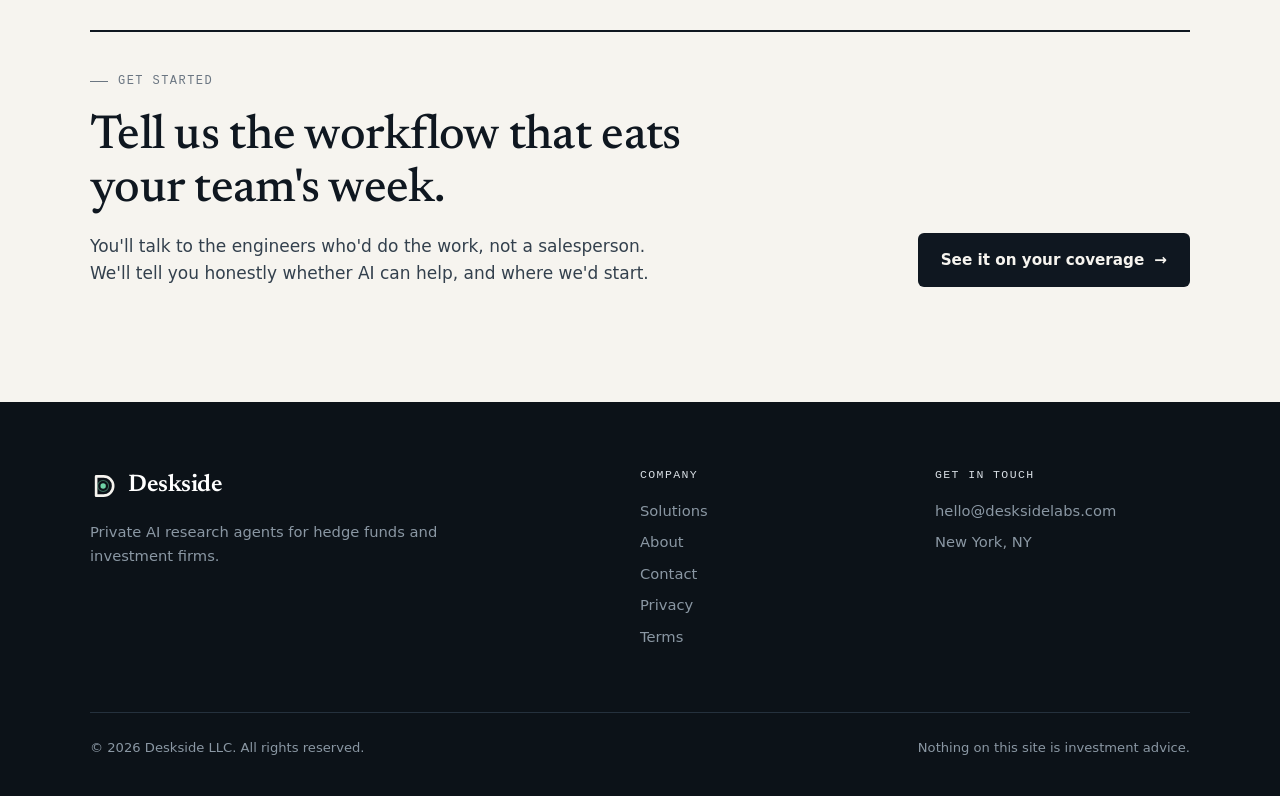
==== commit a79454c2: "New headline: 'Know what changed, and why it matters to your book.' Repositions the hero around conn" ====
--- a/index.html
+++ b/index.html
@@ -4,9 +4,9 @@
   <meta charset="utf-8">
   <meta name="viewport" content="width=device-width, initial-scale=1">
   <title>Deskside — AI research agents for hedge funds</title>
-  <meta name="description" content="Deskside agents read every filing, broker note, alt-data release, and expert call the moment it lands, compare it with what you already know, and flag what changed for your book. They run inside your environment, and your data stays yours.">
+  <meta name="description" content="Deskside connects the research a fund already pays for, including broker notes, alt data, expert calls, and filings, to its own notes, models, and positions. Private AI agents flag what changed and why it matters, running entirely inside your environment.">
   <meta property="og:title" content="Deskside — AI research agents for hedge funds">
-  <meta property="og:description" content="Every report read. Every change flagged. Before the open. Private AI research agents that run inside your fund.">
+  <meta property="og:description" content="Know what changed, and why it matters to your book. Private AI research agents that run inside your fund.">
   <meta property="og:type" content="website">
   <meta property="og:image" content="https://desksidelabs.com/assets/og-image.png">
   <meta property="og:image:width" content="1200">
@@ -49,9 +49,9 @@
       <canvas id="hero-3d" class="hero-3d" aria-hidden="true"></canvas>
       <div class="container hero-grid">
         <div>
-          <p class="eyebrow">AI research agents for hedge funds</p>
-          <h1>Every report read. Every change flagged. <em>Before the open.</em></h1>
-          <p class="lede">Deskside agents read your filings, broker notes, alt data, and expert calls as they land. They check each one against your model and what you already know, and tell your team what changed and why it matters for the book. They run inside your environment and are live on your coverage in weeks.</p>
+          <p class="eyebrow">Private AI research agents for hedge funds</p>
+          <h1>Know what changed, <em>and why it matters to your book.</em></h1>
+          <p class="lede">Deskside connects the research you already pay for, including broker notes, alt data, expert calls, and filings, to your own notes, models, and positions. Agents watch all of it, compare every update with what you already know, and tell your team what changed. Everything runs inside your environment.</p>
           <div class="hero-actions">
             <a class="btn btn-primary" href="contact.html">See it on your coverage <span class="arrow">→</span></a>
             <a class="btn btn-ghost" href="#summaries">How it works</a>
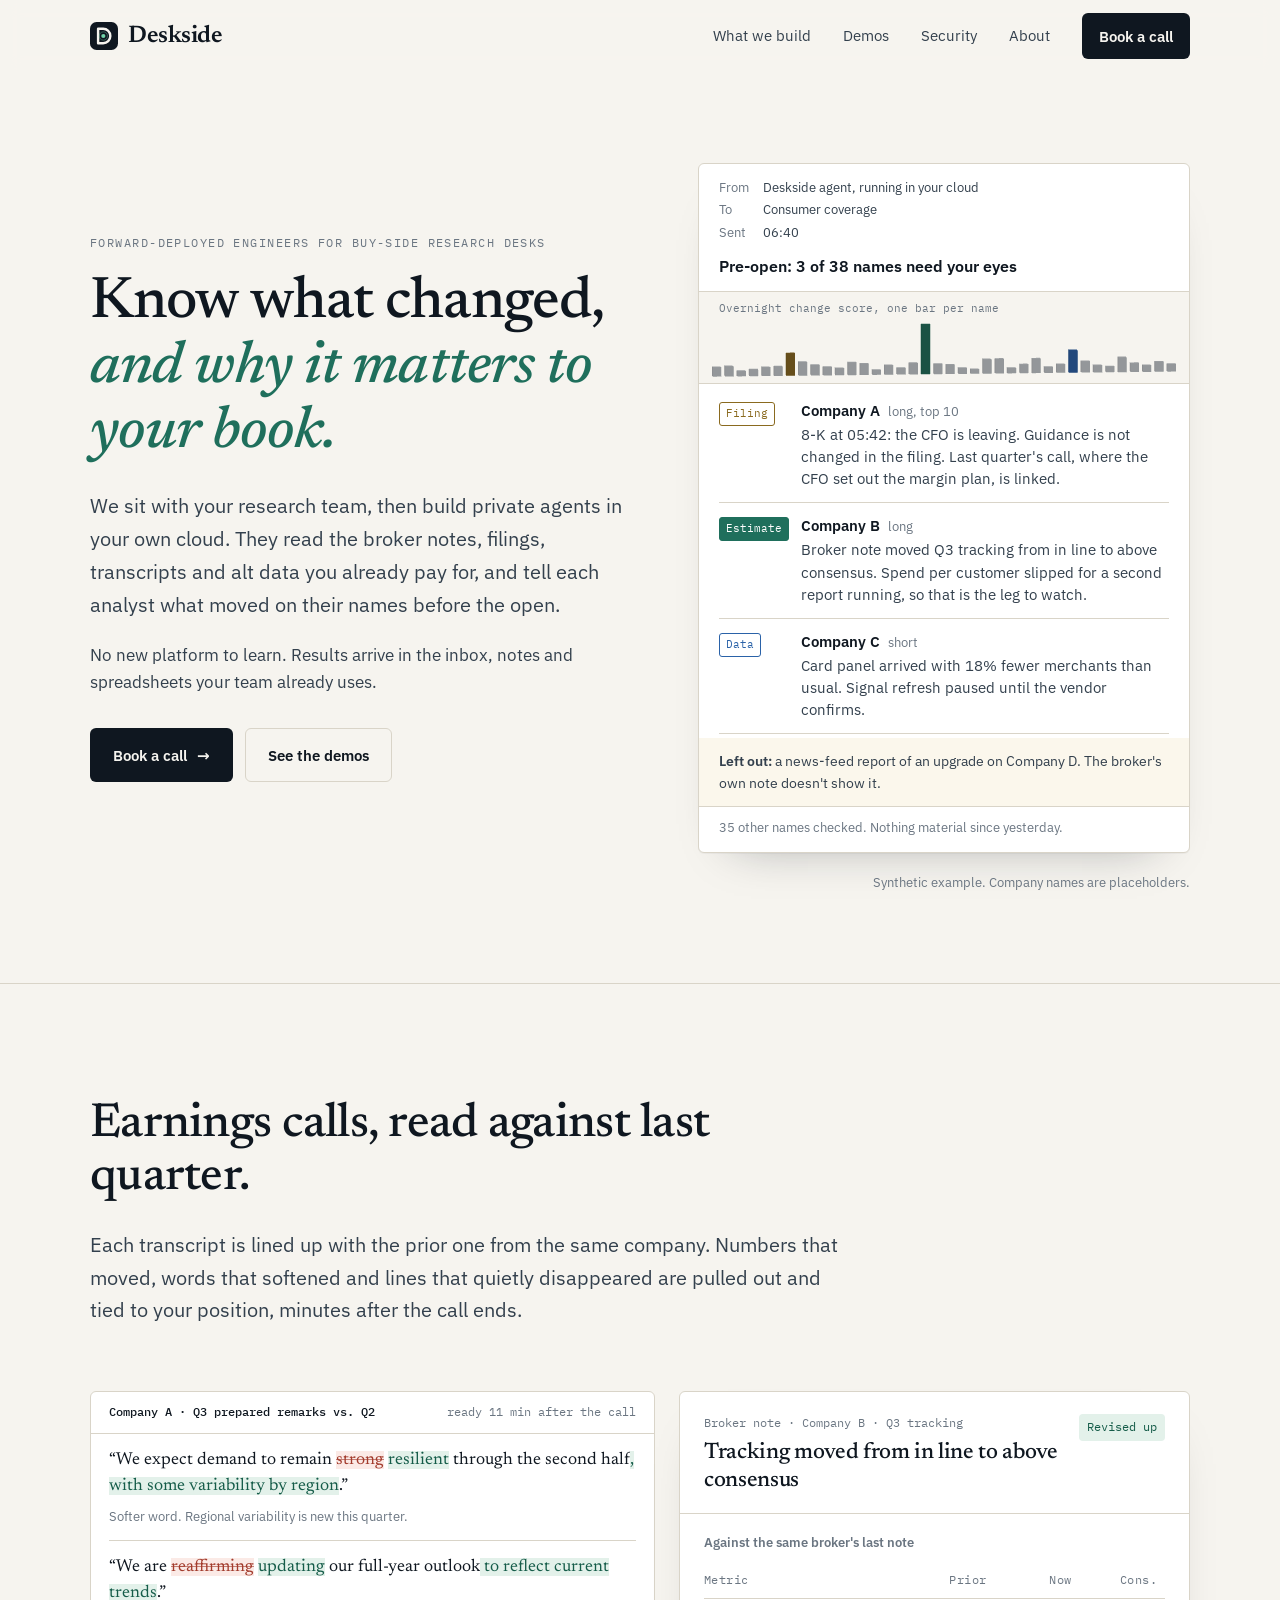
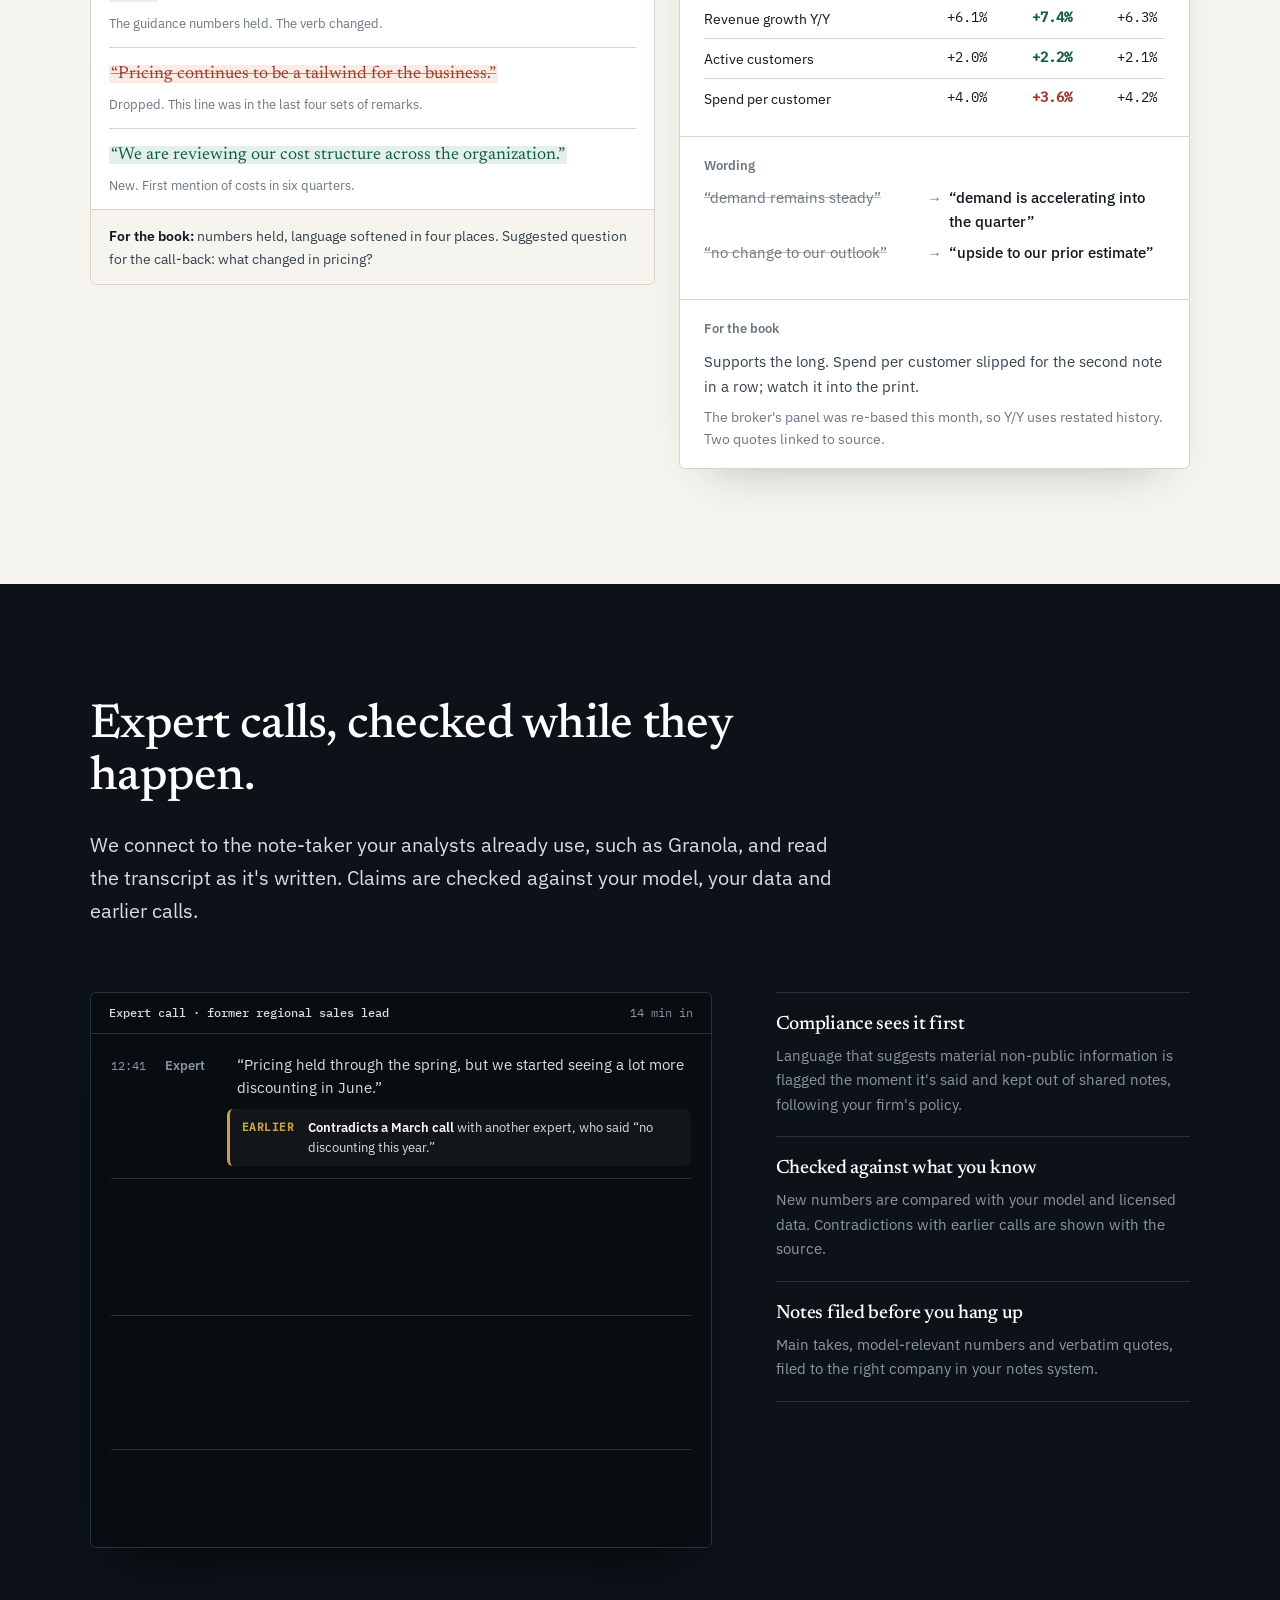
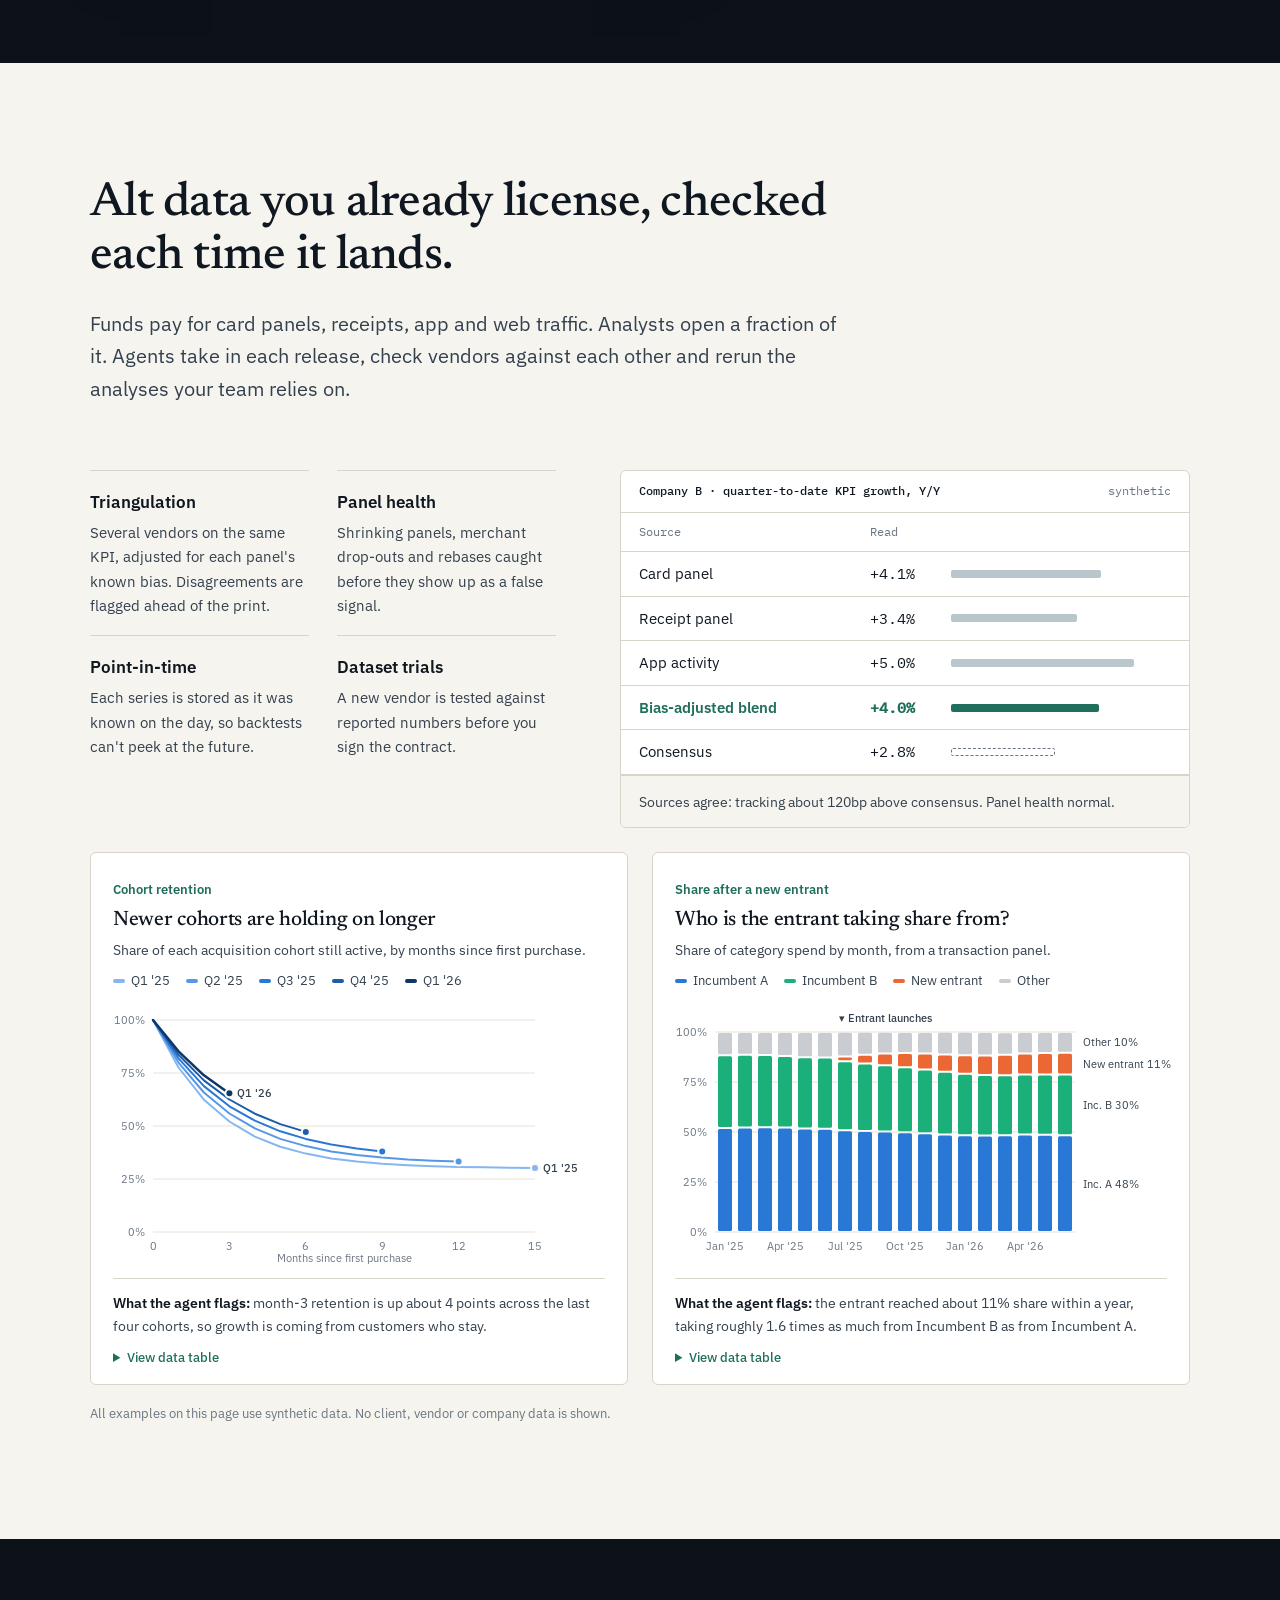
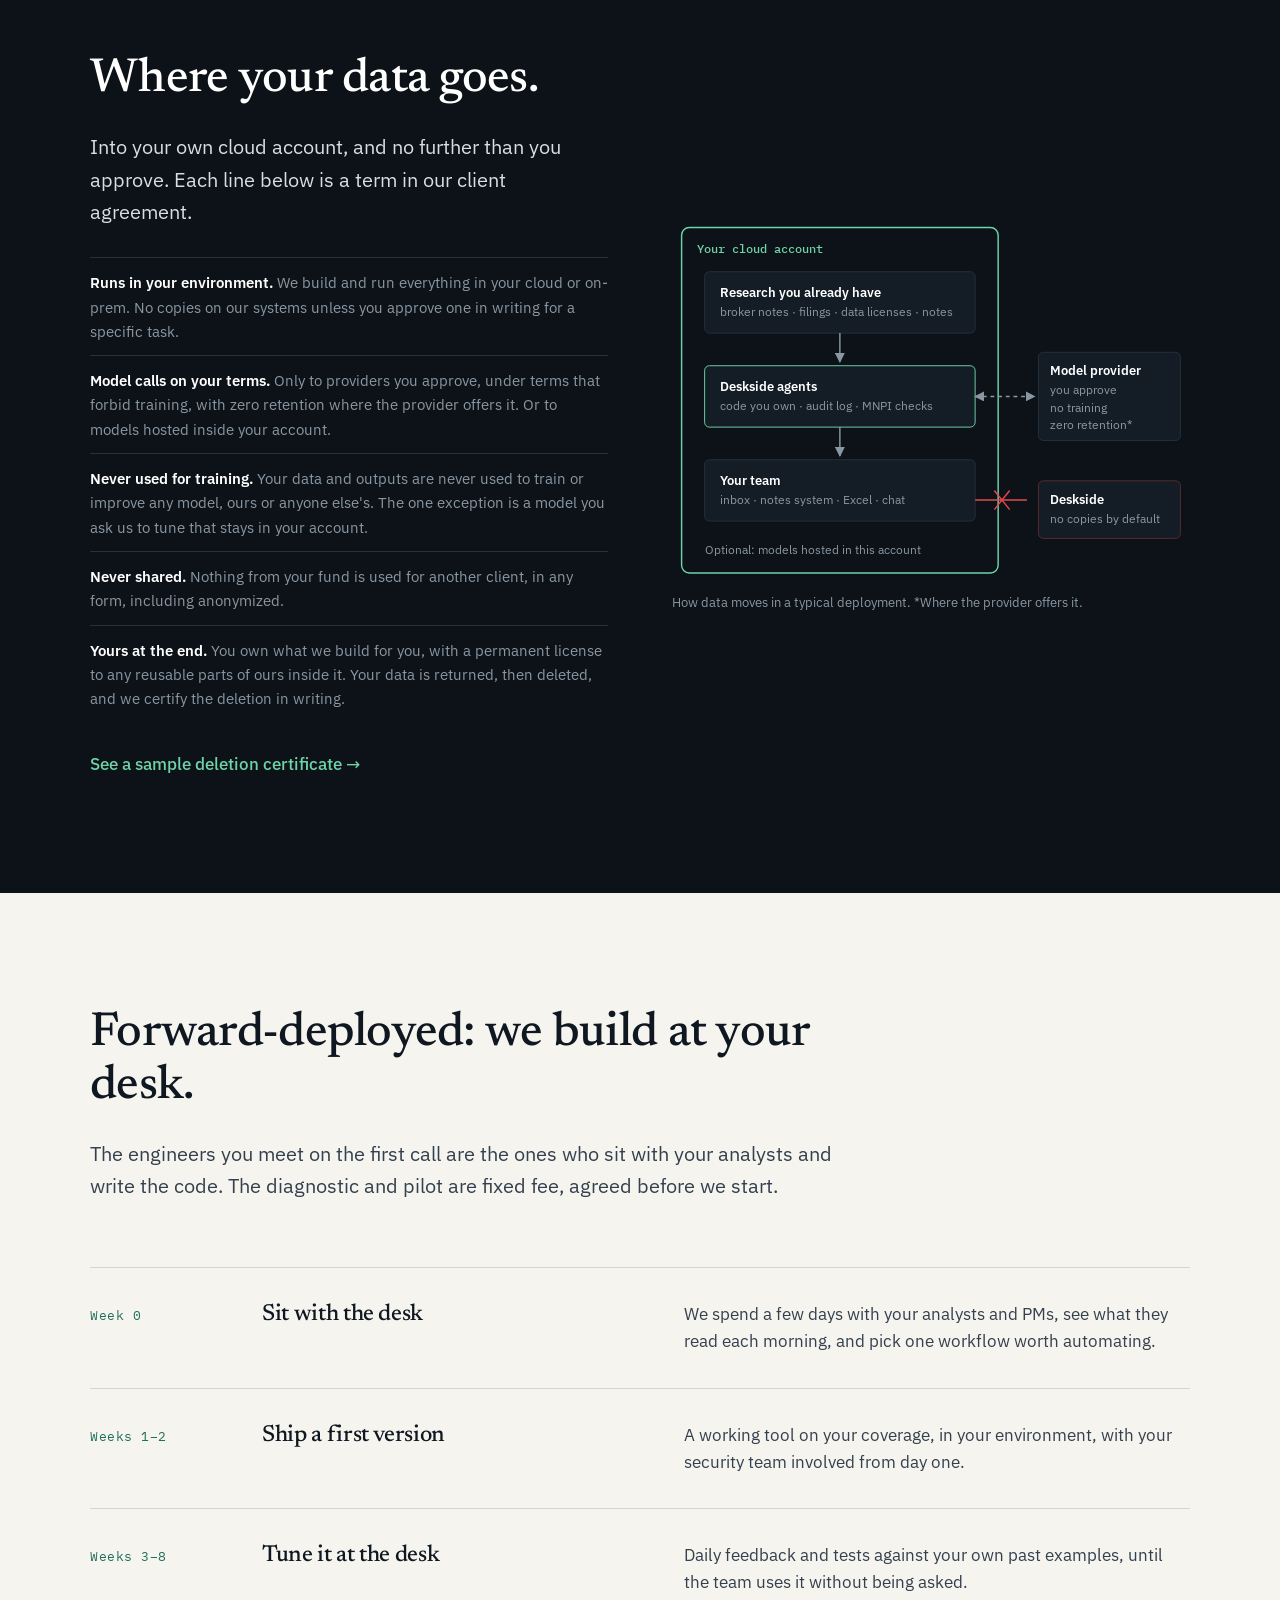
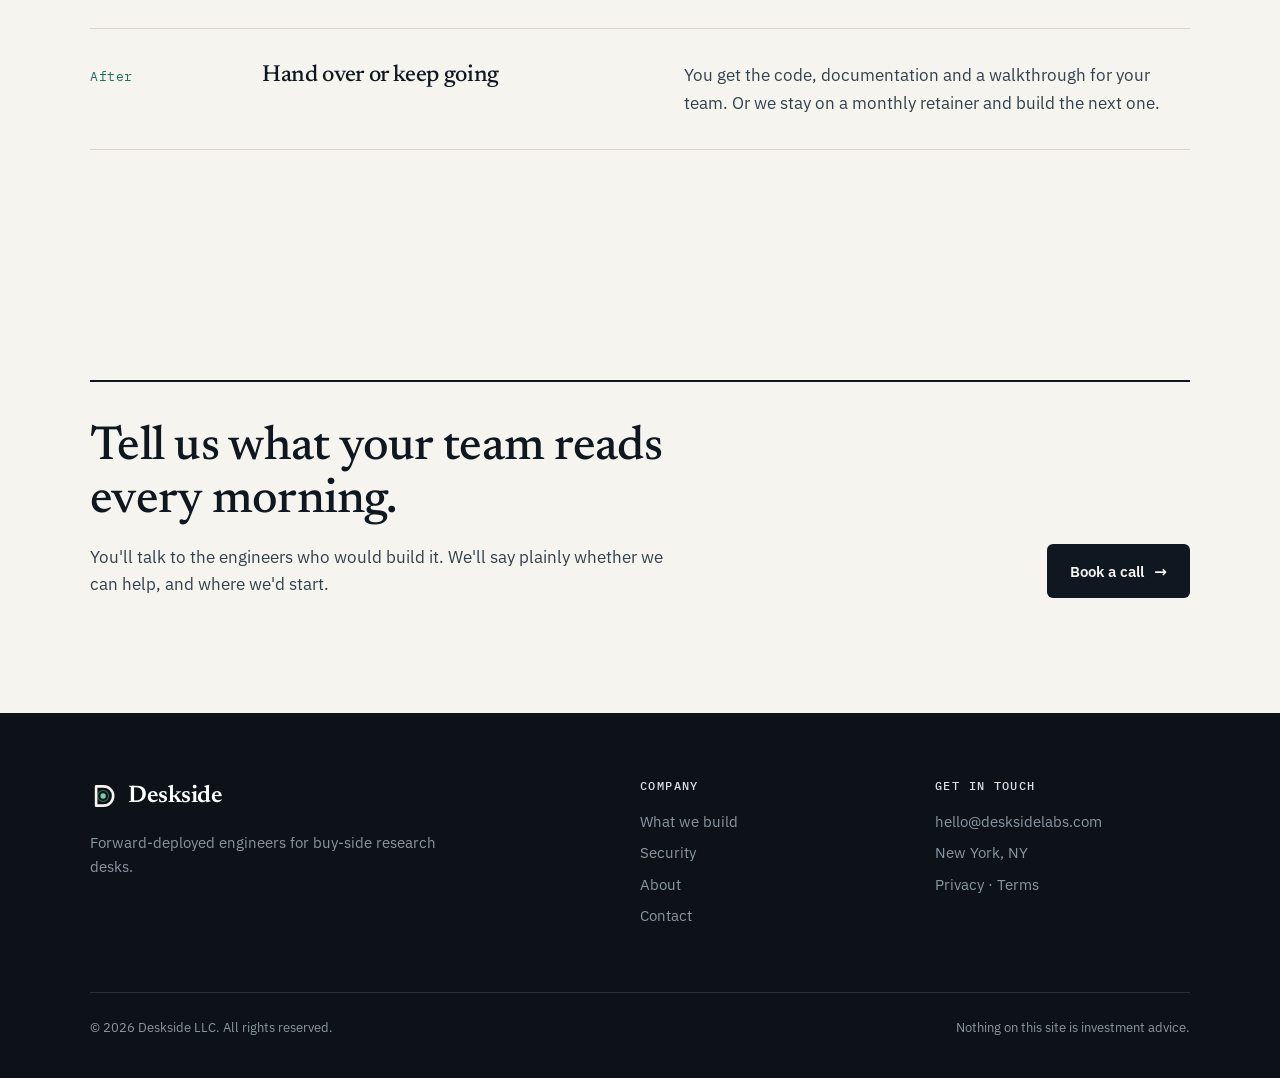
==== commit 14cee59d: "Site revision: one lane (FDE for research desks), product-first, less template - Homepage cut from 1" ====
--- a/index.html
+++ b/index.html
@@ -3,10 +3,10 @@
 <head>
   <meta charset="utf-8">
   <meta name="viewport" content="width=device-width, initial-scale=1">
-  <title>Deskside — AI research agents for hedge funds</title>
-  <meta name="description" content="Deskside connects the research a fund already pays for, including broker notes, alt data, expert calls, and filings, to its own notes, models, and positions. Private AI agents flag what changed and why it matters, running entirely inside your environment.">
-  <meta property="og:title" content="Deskside — AI research agents for hedge funds">
-  <meta property="og:description" content="Know what changed, and why it matters to your book. Private AI research agents that run inside your fund.">
+  <title>Deskside | Forward-deployed engineers for buy-side research desks</title>
+  <meta name="description" content="Deskside's engineers sit with your research team, then build private AI agents inside your own cloud. They read the research you already pay for and tell each analyst what changed on their names, in the inbox, notes and spreadsheets the team already uses.">
+  <meta property="og:title" content="Deskside | Forward-deployed engineers for buy-side research desks">
+  <meta property="og:description" content="Know what changed, and why it matters to your book. Private research agents, built at your desk and run in your cloud.">
   <meta property="og:type" content="website">
   <meta property="og:image" content="https://desksidelabs.com/assets/og-image.png">
   <meta property="og:image:width" content="1200">
@@ -31,414 +31,203 @@
         <svg width="24" height="24" viewBox="0 0 24 24" fill="none" stroke="currentColor" stroke-width="2" stroke-linecap="round"><path d="M4 7h16M4 12h16M4 17h16"/></svg>
       </button>
       <ul class="nav-links" id="nav-links">
-        <li><a href="services.html">Solutions</a></li>
-        <li><a href="index.html#summaries">Summaries</a></li>
-        <li><a href="index.html#examples">Examples</a></li>
-        <li><a href="index.html#alt-data">Alt data</a></li>
-        <li><a href="index.html#proactive">Agents</a></li>
-        <li><a href="index.html#how-we-work">How we work</a></li>
+        <li><a href="services.html">What we build</a></li>
+        <li><a href="index.html#demos">Demos</a></li>
+        <li><a href="security.html">Security</a></li>
         <li><a href="about.html">About</a></li>
-        <li><a class="btn btn-primary" href="contact.html">Get a demo</a></li>
+        <li><a class="btn btn-primary" href="contact.html">Book a call</a></li>
       </ul>
     </nav>
   </header>
 
   <main id="main">
-    <!-- Hero -->
+    <!-- Hero: the product, as the analyst sees it -->
     <section class="hero">
-      <canvas id="hero-3d" class="hero-3d" aria-hidden="true"></canvas>
       <div class="container hero-grid">
         <div>
-          <p class="eyebrow">Private AI research agents for hedge funds</p>
+          <p class="eyebrow">Forward-deployed engineers for buy-side research desks</p>
           <h1>Know what changed, <em>and why it matters to your book.</em></h1>
-          <p class="lede">Deskside connects the research you already pay for, including broker notes, alt data, expert calls, and filings, to your own notes, models, and positions. Agents watch all of it, compare every update with what you already know, and tell your team what changed. Everything runs inside your environment.</p>
+          <p class="lede">We sit with your research team, then build private agents in your own cloud. They read the broker notes, filings, transcripts and alt data you already pay for, and tell each analyst what moved on their names before the open.</p>
+          <p class="hero-sub">No new platform to learn. Results arrive in the inbox, notes and spreadsheets your team already uses.</p>
           <div class="hero-actions">
-            <a class="btn btn-primary" href="contact.html">See it on your coverage <span class="arrow">→</span></a>
-            <a class="btn btn-ghost" href="#summaries">How it works</a>
-          </div>
-          <ul class="hero-trust" aria-label="Privacy commitments">
-            <li><svg viewBox="0 0 24 24" aria-hidden="true"><rect x="5" y="10.5" width="14" height="10" rx="2"/><path d="M8 10.5V7.5a4 4 0 0 1 8 0v3"/></svg>Runs in your environment</li>
-            <li><svg viewBox="0 0 24 24" aria-hidden="true"><path d="M12 3l7 3v5c0 4.5-3 8.5-7 10-4-1.5-7-5.5-7-10V6z"/></svg>Never used to train models</li>
-            <li><svg viewBox="0 0 24 24" aria-hidden="true"><path d="M12 3l7 3v5c0 4.5-3 8.5-7 10-4-1.5-7-5.5-7-10V6z"/></svg>Never shared across clients</li>
-            <li><svg viewBox="0 0 24 24" aria-hidden="true"><path d="M5 12l4 4 10-10"/></svg>You own everything we build</li>
-          </ul>
-        </div>
-
-        <div class="engine" role="img" aria-label="Illustration: filings, broker notes, alt data, and expert calls flow into the Deskside engine, and flagged insights come out">
-          <div class="desk-bar"><i></i><i></i><i></i><span>deskside · research engine · live</span></div>
-          <div class="engine-stage">
-            <canvas id="engine-3d" aria-hidden="true"></canvas>
-            <ul class="engine-in" aria-hidden="true">
-              <li><i style="background:#c8a24a"></i>Filings</li>
-              <li><i style="background:#7fb6ff"></i>Broker notes</li>
-              <li><i style="background:#6fd3a7"></i>Alt data</li>
-              <li><i style="background:#d7a6ff"></i>Expert calls</li>
-              <li><i style="background:#9aa5b1"></i>News</li>
-            </ul>
-            <ol class="engine-out" aria-live="off">
-              <li class="eo-up"><b>▲ Revised up</b><span>Company A · tracking above consensus</span></li>
-              <li class="eo-tone"><b>↺ Tone shift</b><span>Mgmt language on capex softened</span></li>
-              <li class="eo-data"><b>≠ Sources disagree</b><span>Card panel vs. expert call</span></li>
-              <li class="eo-comp"><b>⚠ Compliance</b><span>Possible MNPI held back</span></li>
-              <li class="eo-up"><b>✓ Brief ready</b><span>3 items need your eyes</span></li>
+            <a class="btn btn-primary" href="contact.html">Book a call <span class="arrow">→</span></a>
+            <a class="btn btn-ghost" href="#demos">See the demos</a>
+          </div>
+        </div>
+
+        <article class="mail" aria-label="Example pre-open brief, synthetic">
+          <header class="mail-head">
+            <dl>
+              <div><dt>From</dt><dd>Deskside agent, running in your cloud</dd></div>
+              <div><dt>To</dt><dd>Consumer coverage</dd></div>
+              <div><dt>Sent</dt><dd>06:40</dd></div>
+            </dl>
+            <p class="mail-subj">Pre-open: 3 of 38 names need your eyes</p>
+          </header>
+          <div class="coverage" aria-hidden="true">
+            <canvas id="coverage-3d"></canvas>
+            <div class="coverage-flat"></div>
+            <span class="coverage-label">Overnight change score, one bar per name</span>
+          </div>
+          <ol class="mail-items">
+            <li class="mi" data-i="0"><span class="mi-tag t-filing">Filing</span><div><p class="mi-name">Company A <span>long, top 10</span></p><p>8-K at 05:42: the CFO is leaving. Guidance is not changed in the filing. Last quarter's call, where the CFO set out the margin plan, is linked.</p></div></li>
+            <li class="mi" data-i="1"><span class="mi-tag t-est">Estimate</span><div><p class="mi-name">Company B <span>long</span></p><p>Broker note moved Q3 tracking from in line to above consensus. Spend per customer slipped for a second report running, so that is the leg to watch.</p></div></li>
+            <li class="mi" data-i="2"><span class="mi-tag t-data">Data</span><div><p class="mi-name">Company C <span>short</span></p><p>Card panel arrived with 18% fewer merchants than usual. Signal refresh paused until the vendor confirms.</p></div></li>
+          </ol>
+          <p class="mail-held"><b>Left out:</b> a news-feed report of an upgrade on Company D. The broker's own note doesn't show it.</p>
+          <p class="mail-foot">35 other names checked. Nothing material since yesterday.</p>
+        </article>
+      </div>
+      <p class="container hero-note">Synthetic example. Company names are placeholders.</p>
+    </section>
+
+    <!-- Demo 1: earnings-call diff + broker note -->
+    <section id="demos" class="rule-top">
+      <div class="container">
+        <div class="section-head">
+          <h2>Earnings calls, read against last quarter.</h2>
+          <p class="lede">Each transcript is lined up with the prior one from the same company. Numbers that moved, words that softened and lines that quietly disappeared are pulled out and tied to your position, minutes after the call ends.</p>
+        </div>
+
+        <div class="demo-grid">
+          <article class="panel diff-card reveal" aria-label="Synthetic example: transcript comparison">
+            <header class="panel-head"><span>Company A · Q3 prepared remarks vs. Q2</span><span>ready 11 min after the call</span></header>
+            <ol class="diff">
+              <li>
+                <p>“We expect demand to remain <del>strong</del> <ins>resilient</ins> through the second half<ins>, with some variability by region</ins>.”</p>
+                <p class="d-note">Softer word. Regional variability is new this quarter.</p>
+              </li>
+              <li>
+                <p>“We are <del>reaffirming</del> <ins>updating</ins> our full-year outlook<ins> to reflect current trends</ins>.”</p>
+                <p class="d-note">The guidance numbers held. The verb changed.</p>
+              </li>
+              <li class="d-gone">
+                <p><del>“Pricing continues to be a tailwind for the business.”</del></p>
+                <p class="d-note">Dropped. This line was in the last four sets of remarks.</p>
+              </li>
+              <li class="d-new">
+                <p><ins>“We are reviewing our cost structure across the organization.”</ins></p>
+                <p class="d-note">New. First mention of costs in six quarters.</p>
+              </li>
             </ol>
-          </div>
-        </div>
-      </div>
-    </section>
-
-    <!-- Trust: privacy and security -->
-    <section class="trust" aria-labelledby="trust-title">
-      <div class="container trust-inner">
-        <div class="trust-top">
-        <div class="trust-head">
-          <svg class="trust-ico" viewBox="0 0 24 24" aria-hidden="true"><rect x="5" y="10.5" width="14" height="10" rx="2"/><path d="M8 10.5V7.5a4 4 0 0 1 8 0v3"/></svg>
-          <div>
-            <h2 id="trust-title">Your data, your IP, your environment.</h2>
-            <p>Everything we build runs inside your walls and stays yours. Privacy and security are written into every contract.</p>
-          </div>
-        </div>
-        <div class="enclave" aria-hidden="true"><canvas id="enclave-3d"></canvas><span>your environment</span></div>
-        </div>
-        <ul class="trust-list">
-          <li><strong>Runs in your environment</strong><span>Deployed in your cloud or on-prem. Your data never lands on our systems.</span></li>
-          <li><strong>Never used to train models</strong><span>Not ours, not anyone's. AI providers are used only on no-training, zero-retention terms.</span></li>
-          <li><strong>Never shared across clients</strong><span>Strict information barriers. Nothing from your fund is ever used for another.</span></li>
-          <li><strong>You own what we build</strong><span>Code, prompts, outputs, and data are all yours, with full handoff and no lock-in.</span></li>
-          <li><strong>Deleted when we're done</strong><span>Returned and deleted at the end of the engagement, with written certification.</span></li>
-        </ul>
-        <a class="trust-link" href="privacy.html">Read our privacy commitments <span class="arrow">→</span></a>
-      </div>
-    </section>
-
-    <!-- Experience strip -->
-    <section class="founders-strip" aria-label="Experience">
-      <div class="container founders-inner">
-        <p class="founders-label">Built by a team with decades in</p>
-        <span class="exp-item">Hedge funds</span>
-        <span class="exp-item">Quantitative research</span>
-        <span class="exp-item">Production engineering</span>
-      </div>
-    </section>
-
-    <!-- Thesis -->
-    <section class="rule-top">
-      <div class="container split">
-        <div class="reveal">
-          <p class="eyebrow">Why Deskside</p>
-          <h2>Generic AI doesn't know what your PM needs by 7am.</h2>
-          <p class="lede">Chatbots answer the questions you think to ask. Deskside agents do the reading you don't have time for, check it against your model and your data, and only bring you what changes the picture.</p>
-          <p>Every workflow is designed by a team with decades of buy-side experience. We know what an analyst does before the open, why a quant won't trust a signal without a backtest, and what compliance will ask about first.</p>
-        </div>
-        <div class="reveal">
-          <div class="contrast-head"><span>Typical AI tools</span><span>Deskside</span></div>
-          <ul class="contrast-list">
-            <li><span class="them">A chatbot you have to prompt</span><span class="us">Agents that work before you ask</span></li>
-            <li><span class="them">Generic answers</span><span class="us">Framed to your book and coverage</span></li>
-            <li><span class="them">Confident guesses</span><span class="us">Every claim sourced, unverified items flagged</span></li>
-            <li><span class="them">Your data sent to a vendor</span><span class="us">Runs inside your environment</span></li>
-            <li><span class="them">Months of integration</span><span class="us">Live on your coverage in weeks</span></li>
-          </ul>
-        </div>
-      </div>
-    </section>
-
-    <!-- What we build -->
-    <section class="band">
-      <div class="container">
-        <div class="section-head reveal">
-          <p class="eyebrow">What we build</p>
-          <h2>From the research desk to the <em>back office.</em></h2>
-          <p class="lede">We focus on the work that eats your team's hours and where a well-built tool compounds every day.</p>
-        </div>
-        <div class="cards reveal">
-          <article class="card">
-            <span class="num">01 / Research</span>
-            <h3>Analyst copilots</h3>
-            <p>Agents that read filings, transcripts, and expert calls, then surface what changed — with every claim linked to source.</p>
+            <footer class="panel-foot"><b>For the book:</b> numbers held, language softened in four places. Suggested question for the call-back: what changed in pricing?</footer>
           </article>
-          <article class="card">
-            <span class="num">02 / Data</span>
-            <h3>Alt-data pipelines</h3>
-            <p>Turn messy vendor feeds, web data, and unstructured documents into clean, queryable signals your quants can trust.</p>
-          </article>
-          <article class="card">
-            <span class="num">03 / Portfolio</span>
-            <h3>PM decision support</h3>
-            <p>Morning briefs, position monitoring, and natural-language access to your own risk and P&amp;L systems.</p>
-          </article>
-          <article class="card">
-            <span class="num">04 / Operations</span>
-            <h3>Ops automation</h3>
-            <p>Reconciliations, trade breaks, investor reporting, and DDQ responses — handled by agents, reviewed by people.</p>
-          </article>
-          <article class="card">
-            <span class="num">05 / Compliance</span>
-            <h3>Compliance tooling</h3>
-            <p>Communications review, restricted-list checks, and audit trails built so your CCO is comfortable signing off.</p>
-          </article>
-          <article class="card">
-            <span class="num">06 / Enablement</span>
-            <h3>Internal AI platform</h3>
-            <p>Secure model access, evaluation, and guardrails so your own team can build the next ten tools themselves.</p>
-          </article>
-        </div>
-      </div>
-    </section>
-
-    <!-- Report summaries -->
-    <section id="summaries">
-      <div class="container">
-        <div class="section-head reveal">
-          <p class="eyebrow">Automatic report summaries</p>
-          <h2>Every report read, compared, and <em>summarized for you.</em></h2>
-          <p class="lede">Broker notes, alt-data updates, and expert-call transcripts arrive faster than anyone can read them. Our agents read each one the moment it lands and tell you what changed: which estimates moved, how the tone shifted, and whether it matters for your position.</p>
-        </div>
-
-        <div class="summary-grid reveal">
-          <article class="summary-card" aria-label="Illustrative summary of an incoming research report">
+
+          <article class="summary-card reveal" aria-label="Synthetic example: broker note compared with the prior note">
             <header class="summary-head">
               <div>
-                <p class="summary-kicker">New report · Company A · Q3 tracking update</p>
+                <p class="summary-kicker">Broker note · Company B · Q3 tracking</p>
                 <h3>Tracking moved from in line to above consensus</h3>
               </div>
-              <span class="badge badge-up">▲ Revised up</span>
+              <span class="badge badge-up">Revised up</span>
             </header>
-
             <div class="summary-block">
-              <h4>Estimate revisions vs. the prior report</h4>
+              <h4>Against the same broker's last note</h4>
               <table class="rev-table">
-                <thead><tr><th scope="col">Metric</th><th scope="col">Prior</th><th scope="col">Now</th><th scope="col">Consensus</th><th scope="col">Change</th></tr></thead>
+                <thead><tr><th scope="col">Metric</th><th scope="col">Prior</th><th scope="col">Now</th><th scope="col">Cons.</th></tr></thead>
                 <tbody>
-                  <tr><th scope="row">Revenue growth Y/Y</th><td>+6.1%</td><td>+7.4%</td><td>+6.3%</td><td class="up">▲ 130bp</td></tr>
-                  <tr><th scope="row">Active customers</th><td>+2.0%</td><td>+2.2%</td><td>+2.1%</td><td class="up">▲ 20bp</td></tr>
-                  <tr><th scope="row">Spend per customer</th><td>+4.0%</td><td>+3.6%</td><td>+4.2%</td><td class="down">▼ 40bp</td></tr>
+                  <tr><th scope="row">Revenue growth Y/Y</th><td>+6.1%</td><td class="up">+7.4%</td><td>+6.3%</td></tr>
+                  <tr><th scope="row">Active customers</th><td>+2.0%</td><td class="up">+2.2%</td><td>+2.1%</td></tr>
+                  <tr><th scope="row">Spend per customer</th><td>+4.0%</td><td class="down">+3.6%</td><td>+4.2%</td></tr>
                 </tbody>
               </table>
             </div>
-
             <div class="summary-block">
-              <h4>Tone inflection</h4>
+              <h4>Wording</h4>
               <ul class="tone-list">
                 <li><span class="tone-prior">“demand remains steady”</span><span class="tone-arrow">→</span><span class="tone-now">“demand is accelerating into the quarter”</span></li>
                 <li><span class="tone-prior">“no change to our outlook”</span><span class="tone-arrow">→</span><span class="tone-now">“upside to our prior estimate”</span></li>
               </ul>
-              <div class="tone-meter" aria-label="Tone moved from neutral to positive">
-                <span class="tone-scale"><span class="tone-from" style="--p:.5"></span><span class="tone-to" style="--p:.74"></span></span>
-                <span class="tone-labels"><span>Cautious</span><span>Neutral</span><span>Positive</span></span>
-              </div>
-            </div>
-
+            </div>
             <div class="summary-block">
-              <h4>What it means for the book</h4>
-              <p>Supports the long. Growth is running ahead of the Street, but spend per customer slipped for the second report in a row. That's the leg to watch into the print.</p>
-              <p class="summary-meta">Also flagged: the panel was re-based this month, so year-over-year comparisons use the vendor's restated history. Two quotes linked to source.</p>
+              <h4>For the book</h4>
+              <p>Supports the long. Spend per customer slipped for the second note in a row; watch it into the print.</p>
+              <p class="summary-meta">The broker's panel was re-based this month, so Y/Y uses restated history. Two quotes linked to source.</p>
             </div>
           </article>
-
-          <div class="summary-points">
-            <div class="sp">
-              <h3>Revisions, not just readouts</h3>
-              <p>Every new report is lined up against the last one from the same source and against consensus, so you see which way estimates moved, not just where they are.</p>
-            </div>
-            <div class="sp">
-              <h3>Tone and language shifts</h3>
-              <p>Changes in wording like “steady” to “accelerating,” or “in line” to “tracking above” are pulled out side by side. Softening language gets flagged even when the numbers haven't moved yet.</p>
-            </div>
-            <div class="sp">
-              <h3>Across sources, not one at a time</h3>
-              <p>When a broker note, an alt-data update, and an expert call disagree about the same company, the summary says so and shows where each one stands.</p>
-            </div>
-            <div class="sp">
-              <h3>Framed to your positions</h3>
-              <p>Each summary ends with what it means for the book: confirms, cuts against, or doesn't matter. It is delivered to email, chat, or your research notes.</p>
-            </div>
-          </div>
-        </div>
-      </div>
-    </section>
-
-    <!-- Live call intelligence -->
+        </div>
+      </div>
+    </section>
+
+    <!-- Demo 2: live calls with MNPI held back -->
     <section id="live-calls" class="band">
       <div class="container">
-        <div class="section-head reveal">
-          <p class="eyebrow">Live call intelligence</p>
-          <h2>Flags while the call is <em>still happening.</em></h2>
-          <p class="lede">We connect to the note-taker your team already uses, such as Granola, and read the transcript as it's written. During expert calls, earnings calls, and management meetings, the agent checks what's said against your model, your data, and what was said before, and flags what matters in real time.</p>
+        <div class="section-head">
+          <h2>Expert calls, checked while they happen.</h2>
+          <p class="lede">We connect to the note-taker your analysts already use, such as Granola, and read the transcript as it's written. Claims are checked against your model, your data and earlier calls.</p>
         </div>
 
         <div class="live-grid">
-          <div class="live-call reveal" role="img" aria-label="Illustration: a live expert-call transcript with flags appearing next to key lines">
-            <div class="desk-bar"><i></i><i></i><i></i><span class="live-dot">live · expert call · former regional sales lead</span></div>
+          <div class="live-call panel-dark" aria-label="Synthetic example: an expert-call transcript with flags">
+            <header class="panel-head"><span>Expert call · former regional sales lead</span><span>14 min in</span></header>
             <ol class="lc-list">
               <li class="lc-line">
                 <div class="lc-say"><time>12:41</time><b>Expert</b><p>“Pricing held through the spring, but we started seeing a lot more discounting in June.”</p></div>
-                <div class="lc-flag flag-tone"><span class="fi" aria-hidden="true">↺</span><span><strong>Contradicts earlier commentary.</strong> A prior call in March said “no discounting this year.”</span></div>
+                <div class="lc-flag flag-tone"><span class="fi">Earlier</span><span><strong>Contradicts a March call</strong> with another expert, who said “no discounting this year.”</span></div>
               </li>
               <li class="lc-line">
                 <div class="lc-say"><time>13:05</time><b>Expert</b><p>“I'd say fifteen, maybe twenty percent of our accounts were testing the new entrant.”</p></div>
-                <div class="lc-flag flag-data"><span class="fi" aria-hidden="true">≠</span><span><strong>Differs from the data.</strong> Panel share for the entrant is about 11%. Worth asking how accounts are counted.</span></div>
+                <div class="lc-flag flag-data"><span class="fi">Data</span><span><strong>Higher than the panel.</strong> Panel share for the entrant is about 11%. Worth asking how accounts are counted.</span></div>
               </li>
               <li class="lc-line">
-                <div class="lc-say"><time>13:30</time><b>Analyst</b><p>“Is that mostly enterprise, or smaller accounts?”</p></div>
+                <div class="lc-say"><time>14:22</time><b>Expert</b><p><span class="redact" role="img" aria-label="Redacted segment"></span></p></div>
+                <div class="lc-flag flag-comp"><span class="fi">MNPI</span><span><strong>Possible MNPI. Held back.</strong> The segment is kept out of the shared notes and compliance has the original. Nothing from it reaches the summary.</span></div>
               </li>
               <li class="lc-line">
-                <div class="lc-say"><time>14:22</time><b>Expert</b><p>“I probably shouldn't say this, but the numbers that went to the board last week…”</p></div>
-                <div class="lc-flag flag-comp"><span class="fi" aria-hidden="true">⚠</span><span><strong>Compliance: possible MNPI.</strong> Compliance alerted; this segment is held out of the notes.</span></div>
-              </li>
-              <li class="lc-line">
-                <div class="lc-flag flag-ask"><span class="fi" aria-hidden="true">?</span><span><strong>Suggested follow-up.</strong> “Did the June discounting carry into July, or was it end-of-quarter?”</span></div>
+                <div class="lc-flag flag-ask"><span class="fi">Ask</span><span><strong>Follow-up while they're on the line:</strong> “Did the June discounting carry into July, or was it end of quarter?”</span></div>
               </li>
             </ol>
           </div>
 
           <div class="live-points">
             <div class="sp">
-              <h3>Checked against what you already know</h3>
-              <p>Every claim is compared in the moment with your model, your alt data, and prior calls with the same company or expert. Contradictions and new numbers are flagged, not buried in a transcript.</p>
+              <h3>Compliance sees it first</h3>
+              <p>Language that suggests material non-public information is flagged the moment it's said and kept out of shared notes, following your firm's policy.</p>
             </div>
             <div class="sp">
-              <h3>Compliance built in</h3>
-              <p>Language that suggests material non-public information triggers an immediate alert and keeps that segment out of the shared notes, following your firm's policy.</p>
-            </div>
-            <div class="sp">
-              <h3>Better questions, in time to ask them</h3>
-              <p>The agent suggests follow-ups while the expert is still on the line, based on the gaps between what they said and what your data shows.</p>
+              <h3>Checked against what you know</h3>
+              <p>New numbers are compared with your model and licensed data. Contradictions with earlier calls are shown with the source.</p>
             </div>
             <div class="sp">
               <h3>Notes filed before you hang up</h3>
-              <p>When the call ends, you get main takes, model-relevant numbers, inconsistencies, and verbatim quotes linked to the transcript, filed to the right company in your research notes.</p>
-            </div>
-          </div>
-        </div>
-      </div>
-    </section>
-
-    <!-- Example builds -->
-    <section id="examples" class="rule-top">
+              <p>Main takes, model-relevant numbers and verbatim quotes, filed to the right company in your notes system.</p>
+            </div>
+          </div>
+        </div>
+      </div>
+    </section>
+
+    <!-- Alt data -->
+    <section id="alt-data">
       <div class="container">
-        <div class="section-head reveal">
-          <p class="eyebrow">Example builds</p>
-          <h2>Tools we've run on a <em>live book.</em></h2>
-          <p class="lede">These are examples of systems we've built and used ourselves, day after day. Every client version is built from scratch around your coverage, your data, and your process.</p>
-        </div>
-
-        <div class="brief-demo reveal">
-          <div class="brief-anatomy" role="img" aria-label="Illustration: the sections of an automated pre-open brief">
-            <div class="desk-bar"><i></i><i></i><i></i><span>pre-open brief · generated 06:40</span></div>
-            <ol class="anatomy-list">
-              <li><span>Macro &amp; tape</span><em>what the market is pricing today</em></li>
-              <li><span>Company news</span><em>only what changed since yesterday's brief</em></li>
-              <li><span>Broker actions</span><em>rumors checked against the source</em></li>
-              <li><span>Channel checks</span><em>new research across your portals</em></li>
-              <li><span>Insider filings</span><em>coded by signal strength</em></li>
-              <li><span>Technical levels</span><em>names sitting on key moving averages</em></li>
-              <li><span>Data reads</span><em>alt-data vs. consensus</em></li>
-              <li><span>Three pitches</span><em>bull and bear cases, checked for consistency</em></li>
-              <li><span>Catalyst calendar</span><em>confirmed vs. estimated dates</em></li>
-              <li><span>Data-integrity notes</span><em>what was stale, missing, or unverified</em></li>
-            </ol>
-          </div>
-          <div class="brief-copy">
-            <h3>The pre-open brief</h3>
-            <p>Runs every morning before the open. It sweeps overnight news, broker actions, insider filings, research portals, alt-data releases, and technical levels across the whole coverage list. Then it frames every item against the actual book: does this confirm the position, or cut against it?</p>
-            <p>The part PMs notice is what it <em>won't</em> do. When a broker upgrade shows up in a feed but can't be confirmed at the source, the brief says so and leaves it out. Stale data is labelled stale. Nothing gets a number the source didn't give.</p>
-          </div>
-        </div>
-
-        <div class="cards examples-grid reveal">
-          <article class="card">
-            <span class="num">Research</span>
-            <h3>Call notes in minutes</h3>
-            <p>Expert calls, conferences, and podcasts are transcribed privately and turned into main takes, model-relevant numbers, and contradictions with what management said before. Every line is footnoted to the transcript, and garbled figures are flagged instead of guessed.</p>
-          </article>
-          <article class="card">
-            <span class="num">Channel checks</span>
-            <h3>Expert-series synthesis</h3>
-            <p>Reads across a whole series of expert or agency panels at once. It accounts for each panel's built-in bias and focuses on what's tradeable: which way estimates are moving, and how names rank against each other.</p>
-          </article>
-          <article class="card">
-            <span class="num">Data</span>
-            <h3>Alt-data vs. consensus</h3>
-            <p>Archives every vendor release, lines up each KPI against consensus, and tracks whether a beat or miss is persisting or fading. It tells a fresh read from a re-published old one, so nobody trades on last month's data.</p>
-          </article>
-          <article class="card">
-            <span class="num">Earnings</span>
-            <h3>Earnings-call diffs</h3>
-            <p>Each transcript is compared line by line with last quarter's: guidance language, new risk wording, questions management dodged, and shifts in tone, ready minutes after the call ends.</p>
-          </article>
-          <article class="card">
-            <span class="num">Memory</span>
-            <h3>Research that files itself</h3>
-            <p>Filings, broker research, models, alt-data, and call notes land in the right folder per name, automatically. Thesis patterns are tracked over time, including the ones deliberately rejected, and why.</p>
-          </article>
-          <article class="card">
-            <span class="num">Monitoring</span>
-            <h3>Insider and event scans</h3>
-            <p>Checks regulatory filings across the coverage list, separating scheduled selling from real open-market buys, and ties each one back to the position it affects.</p>
-          </article>
-        </div>
-      </div>
-    </section>
-
-    <!-- Alt-data agents -->
-    <section id="alt-data" class="band">
-      <div class="container">
-        <div class="section-head reveal">
-          <p class="eyebrow">Alt-data agents</p>
-          <h2>Every dataset you license, <em>working every day.</em></h2>
-          <p class="lede">Funds pay for card panels, receipt data, app and web traffic, and channel checks. Then analysts have time to open a fraction of it. We build agents that take in every release, check vendors against each other, and turn raw panels into the analysis you'd otherwise wait on a data team for.</p>
+        <div class="section-head">
+          <h2>Alt data you already license, checked each time it lands.</h2>
+          <p class="lede">Funds pay for card panels, receipts, app and web traffic. Analysts open a fraction of it. Agents take in each release, check vendors against each other and rerun the analyses your team relies on.</p>
         </div>
 
         <div class="alt-grid">
-          <ul class="alt-list reveal">
-            <li><h3>Signal triangulation</h3><p>Compare what several vendors say about the same KPI, adjust for each panel's known bias, and flag when they disagree ahead of the print.</p></li>
-            <li><h3>Automated cohort analysis</h3><p>Rebuild retention, repeat-rate, and spend-per-customer curves by acquisition cohort every time new panel data lands.</p></li>
-            <li><h3>Nowcasts vs. consensus</h3><p>Turn panel reads into KPI estimates with backtested error bands, and track the gap to the Street into earnings.</p></li>
-            <li><h3>Panel health checks</h3><p>Catch shrinking panels, merchant drop-outs, methodology changes, and rebases before they show up as a false signal.</p></li>
-            <li><h3>Dataset trials</h3><p>Backtest a new vendor against reported numbers before you sign the contract, not after.</p></li>
-            <li><h3>Point-in-time by default</h3><p>Every series is stored as it was known on the day, so backtests don't quietly peek at the future.</p></li>
-          </ul>
-
-          <div class="alt-visuals reveal">
-            <figure class="viz-card">
-              <div class="desk-bar"><i></i><i></i><i></i><span>cohort-retention · synthetic data</span></div>
-              <div class="cohort-stage">
-                <canvas id="cohort-3d" aria-hidden="true"></canvas>
-                <p class="viz-fallback">Retention by acquisition cohort, rebuilt with every data drop.</p>
-                <span class="axis axis-x">Months since first purchase →</span>
-                <span class="axis axis-z">← Acquisition cohort</span>
-              </div>
-              <figcaption><span class="key"><span class="swatch sw-hi"></span>Higher retention</span><span class="key"><span class="swatch sw-lo"></span>Lower retention</span><span class="key"><span class="swatch sw-new"></span>Newest data point</span></figcaption>
-            </figure>
-
-            <figure class="viz-card tri-card">
-              <div class="desk-bar"><i></i><i></i><i></i><span>signal triangulation · illustrative</span></div>
-              <table class="tri">
-                <caption>Quarter-to-date KPI growth, year over year</caption>
-                <thead><tr><th scope="col">Source</th><th scope="col">Read</th><th scope="col" class="bar-col"><span class="sr-only">Chart</span></th></tr></thead>
-                <tbody>
-                  <tr><th scope="row">Card panel</th><td>+4.1%</td><td class="bar-col"><span class="bar" style="--v:.68"></span></td></tr>
-                  <tr><th scope="row">Receipt panel</th><td>+3.4%</td><td class="bar-col"><span class="bar" style="--v:.57"></span></td></tr>
-                  <tr><th scope="row">App activity</th><td>+5.0%</td><td class="bar-col"><span class="bar" style="--v:.83"></span></td></tr>
-                  <tr class="blend"><th scope="row">Bias-adjusted blend</th><td>+4.0%</td><td class="bar-col"><span class="bar" style="--v:.67"></span></td></tr>
-                  <tr class="cons"><th scope="row">Consensus</th><td>+2.8%</td><td class="bar-col"><span class="bar" style="--v:.47"></span></td></tr>
-                </tbody>
-              </table>
-              <p class="tri-verdict"><span class="dot"></span>Sources agree: tracking ~120bp above consensus. Panel health normal.</p>
-            </figure>
-          </div>
-        </div>
-      </div>
-    </section>
-
-    <!-- Illustrative analyses -->
-    <section id="analyses">
-      <div class="container">
-        <div class="section-head reveal">
-          <p class="eyebrow">Analyses on autopilot</p>
-          <h2>The work a data team would do, <em>rebuilt with every release.</em></h2>
-          <p class="lede">When new panel data lands, the agents rerun the analyses your team relies on and flag what moved. Three examples, shown with synthetic data:</p>
+          <dl class="alt-list">
+            <div><dt>Triangulation</dt><dd>Several vendors on the same KPI, adjusted for each panel's known bias. Disagreements are flagged ahead of the print.</dd></div>
+            <div><dt>Panel health</dt><dd>Shrinking panels, merchant drop-outs and rebases caught before they show up as a false signal.</dd></div>
+            <div><dt>Point-in-time</dt><dd>Each series is stored as it was known on the day, so backtests can't peek at the future.</dd></div>
+            <div><dt>Dataset trials</dt><dd>A new vendor is tested against reported numbers before you sign the contract.</dd></div>
+          </dl>
+
+          <figure class="panel tri-card reveal">
+            <header class="panel-head"><span>Company B · quarter-to-date KPI growth, Y/Y</span><span>synthetic</span></header>
+            <table class="tri">
+              <caption class="sr-only">Quarter-to-date KPI growth by source</caption>
+              <thead><tr><th scope="col">Source</th><th scope="col">Read</th><th scope="col" class="bar-col"><span class="sr-only">Chart</span></th></tr></thead>
+              <tbody>
+                <tr><th scope="row">Card panel</th><td>+4.1%</td><td class="bar-col"><span class="bar" style="--v:.68"></span></td></tr>
+                <tr><th scope="row">Receipt panel</th><td>+3.4%</td><td class="bar-col"><span class="bar" style="--v:.57"></span></td></tr>
+                <tr><th scope="row">App activity</th><td>+5.0%</td><td class="bar-col"><span class="bar" style="--v:.83"></span></td></tr>
+                <tr class="blend"><th scope="row">Bias-adjusted blend</th><td>+4.0%</td><td class="bar-col"><span class="bar" style="--v:.67"></span></td></tr>
+                <tr class="cons"><th scope="row">Consensus</th><td>+2.8%</td><td class="bar-col"><span class="bar" style="--v:.47"></span></td></tr>
+              </tbody>
+            </table>
+            <figcaption class="panel-foot">Sources agree: tracking about 120bp above consensus. Panel health normal.</figcaption>
+          </figure>
         </div>
 
         <div class="viz-grid">
@@ -456,14 +245,14 @@
               </ul>
             </figcaption>
             <div class="viz-plot"></div>
-            <p class="viz-read"><strong>What the agent flags:</strong> month-3 retention is up about 4 points across the last four cohorts, so growth is coming from customers who stay, not just new sign-ups.</p>
+            <p class="viz-read"><strong>What the agent flags:</strong> month-3 retention is up about 4 points across the last four cohorts, so growth is coming from customers who stay.</p>
             <details class="viz-data"><summary>View data table</summary><div class="viz-table"></div></details>
           </figure>
 
           <figure class="viz reveal" data-chart="share" data-label="Stacked columns: monthly market share for two incumbents, a new entrant launching in July 2025, and other players.">
             <figcaption class="viz-head">
-              <span class="viz-kicker">Market share after a new entrant</span>
-              <h3>Who is the new entrant taking share from?</h3>
+              <span class="viz-kicker">Share after a new entrant</span>
+              <h3>Who is the entrant taking share from?</h3>
               <p>Share of category spend by month, from a transaction panel.</p>
               <ul class="viz-legend">
                 <li><span class="lg-sw" style="background:#2a78d6"></span>Incumbent A</li>
@@ -476,163 +265,106 @@
             <p class="viz-read"><strong>What the agent flags:</strong> the entrant reached about 11% share within a year, taking roughly 1.6 times as much from Incumbent B as from Incumbent A.</p>
             <details class="viz-data"><summary>View data table</summary><div class="viz-table"></div></details>
           </figure>
-
-          <figure class="viz viz-wide reveal" data-chart="forecast" data-label="Line chart: reported quarterly growth, our backtested estimate, and consensus, with three extrapolation methods and a blended estimate for the quarter in progress.">
-            <figcaption class="viz-head">
-              <span class="viz-kicker">Quarterly forecast</span>
-              <h3>Three ways to project the quarter, blended and checked against the Street</h3>
-              <p>Revenue growth year over year. For the quarter in progress, each extrapolation method is shown next to the blended estimate, consensus, and the guidance range.</p>
-              <ul class="viz-legend">
-                <li><span class="lg-sw" style="background:#5b636b"></span>Reported</li>
-                <li><span class="lg-sw" style="background:#2a78d6"></span>Our estimate</li>
-                <li><span class="lg-sw lg-dash" style="border-color:#eb6834"></span>Consensus</li>
-                <li><span class="lg-sw lg-hollow"></span>Extrapolation methods</li>
-                <li><span class="lg-sw" style="background:#d8d3c7"></span>Guidance range</li>
-              </ul>
-            </figcaption>
-            <div class="viz-body">
-              <div class="viz-plot"></div>
-              <aside class="viz-stats" aria-label="Backtest accuracy">
-                <p class="stat-label">Average miss vs. reported, last 10 quarters</p>
-                <div class="stat"><span class="stat-v" data-stat="mae-ours">0.2pp</span><span class="stat-k">Our estimate</span></div>
-                <div class="stat"><span class="stat-v muted" data-stat="mae-cons">0.7pp</span><span class="stat-k">Consensus</span></div>
-                <p class="stat-note">Blended estimate for the quarter in progress: <strong>12.6%</strong>, about 120bp above consensus and above the top of guidance.</p>
-              </aside>
-            </div>
-            <details class="viz-data"><summary>View data table</summary><div class="viz-table"></div></details>
-          </figure>
-        </div>
-        <p class="viz-source">All charts use synthetic data for illustration. No client, vendor, or company data is shown.</p>
-      </div>
-    </section>
-
-    <!-- Proactive agents -->
-    <section id="proactive" class="rule-top">
-      <div class="container split">
-        <div class="reveal">
-          <p class="eyebrow">Proactive agents</p>
-          <h2>Agents that work <em>before you ask.</em></h2>
-          <p class="lede">Most AI tools wait for a prompt. We also build agents that run on their own: they watch your book, your data, and your inbox around the clock, and come to you when something needs attention.</p>
-          <ul class="checks">
-            <li><strong>Event-driven.</strong> A filing hits, a price gaps, a vendor file arrives late, and the agent is already working.</li>
-            <li><strong>Scheduled.</strong> Briefs, reconciliations, and reports ready before the team sits down.</li>
-            <li><strong>Where you already work.</strong> Alerts go to Slack, Teams, email, or Symphony, with sources attached.</li>
-            <li><strong>On your rules.</strong> You decide what they watch, when they escalate, and what always needs a human sign-off.</li>
+        </div>
+        <p class="viz-source">All examples on this page use synthetic data. No client, vendor or company data is shown.</p>
+      </div>
+    </section>
+
+    <!-- Security, stated once -->
+    <section id="security" class="band">
+      <div class="container security-grid">
+        <div>
+          <h2>Where your data goes.</h2>
+          <p class="lede">Into your own cloud account, and no further than you approve. Each line below is a term in our client agreement.</p>
+          <ul class="terms-list">
+            <li><strong>Runs in your environment.</strong> We build and run everything in your cloud or on-prem. No copies on our systems unless you approve one in writing for a specific task.</li>
+            <li><strong>Model calls on your terms.</strong> Only to providers you approve, under terms that forbid training, with zero retention where the provider offers it. Or to models hosted inside your account.</li>
+            <li><strong>Never used for training.</strong> Your data and outputs are never used to train or improve any model, ours or anyone else's. The one exception is a model you ask us to tune that stays in your account.</li>
+            <li><strong>Never shared.</strong> Nothing from your fund is used for another client, in any form, including anonymized.</li>
+            <li><strong>Yours at the end.</strong> You own what we build for you, with a permanent license to any reusable parts of ours inside it. Your data is returned, then deleted, and we certify the deletion in writing.</li>
           </ul>
-        </div>
-        <div class="feed reveal" role="img" aria-label="Illustration: a feed of alerts from proactive agents overnight and before the market open">
-          <div class="desk-bar"><i></i><i></i><i></i><span>deskside · agents · live</span></div>
-          <ol class="feed-list">
-            <li><time>05:42</time><span class="tagx watch">Filings</span><p>8-K filed on a <b>top-10 position</b>: CFO departure. Summary and prior-CEO-change precedents sent to the PM.</p></li>
-            <li><time>06:10</time><span class="tagx data">Data</span><p>Card-spend panel arrived with <b>18% fewer merchants</b> than usual. Signal refresh paused, quant team notified.</p></li>
-            <li><time>06:30</time><span class="tagx brief">Brief</span><p>Pre-open brief ready. A feed-reported upgrade <b>couldn't be confirmed</b> with the broker, so it was flagged and left out.</p></li>
-            <li><time>07:05</time><span class="tagx ops">Ops</span><p>2 trade breaks with the prime broker matched to a booking error. Fix drafted, <b>awaiting ops approval</b>.</p></li>
-            <li><time>09:31</time><span class="tagx risk">Risk</span><p>Sector exposure crossed the <b>limit you set</b>. PM and risk alerted with the positions driving it.</p></li>
-          </ol>
-        </div>
+          <a class="text-link" href="security.html">See a sample deletion certificate <span class="arrow">→</span></a>
+        </div>
+
+        <figure class="flow" aria-labelledby="flow-cap">
+          <svg viewBox="0 0 540 380" role="img" aria-labelledby="flow-cap">
+            <defs>
+              <marker id="ah" viewBox="0 0 10 10" refX="9" refY="5" markerWidth="7" markerHeight="7" orient="auto-start-reverse"><path d="M0 0L10 5L0 10z" fill="#8a97a3"/></marker>
+            </defs>
+            <rect x="10" y="10" width="330" height="360" rx="8" fill="none" stroke="#6fd3a7" stroke-width="1.5"/>
+            <text x="26" y="36" class="f-title">Your cloud account</text>
+            <rect x="34" y="56" width="282" height="64" rx="5" class="f-box"/>
+            <text x="50" y="82" class="f-h">Research you already have</text>
+            <text x="50" y="102" class="f-s">broker notes · filings · data licenses · notes</text>
+            <line x1="175" y1="120" x2="175" y2="150" stroke="#8a97a3" stroke-width="1.5" marker-end="url(#ah)"/>
+            <rect x="34" y="154" width="282" height="64" rx="5" class="f-box f-core"/>
+            <text x="50" y="180" class="f-h">Deskside agents</text>
+            <text x="50" y="200" class="f-s">code you own · audit log · MNPI checks</text>
+            <line x1="175" y1="218" x2="175" y2="248" stroke="#8a97a3" stroke-width="1.5" marker-end="url(#ah)"/>
+            <rect x="34" y="252" width="282" height="64" rx="5" class="f-box"/>
+            <text x="50" y="278" class="f-h">Your team</text>
+            <text x="50" y="298" class="f-s">inbox · notes system · Excel · chat</text>
+            <text x="34" y="350" class="f-s">Optional: models hosted in this account</text>
+            <line x1="316" y1="186" x2="378" y2="186" stroke="#8a97a3" stroke-width="1.5" stroke-dasharray="4 4" marker-end="url(#ah)" marker-start="url(#ah)"/>
+            <rect x="382" y="140" width="148" height="92" rx="5" class="f-box f-out"/>
+            <text x="394" y="164" class="f-h">Model provider</text>
+            <text x="394" y="184" class="f-s">you approve</text>
+            <text x="394" y="202" class="f-s">no training</text>
+            <text x="394" y="220" class="f-s">zero retention*</text>
+            <rect x="382" y="274" width="148" height="60" rx="5" class="f-box f-no"/>
+            <text x="394" y="298" class="f-h">Deskside</text>
+            <text x="394" y="318" class="f-s">no copies by default</text>
+            <line x1="316" y1="294" x2="370" y2="294" stroke="#e5484d" stroke-width="1.5"/>
+            <line x1="336" y1="284" x2="352" y2="304" stroke="#e5484d" stroke-width="1.5"/>
+            <line x1="352" y1="284" x2="336" y2="304" stroke="#e5484d" stroke-width="1.5"/>
+          </svg>
+          <figcaption id="flow-cap">How data moves in a typical deployment. *Where the provider offers it.</figcaption>
+        </figure>
       </div>
     </section>
 
     <!-- How we work -->
-    <section id="how-we-work" class="rule-top">
+    <section id="how-we-work">
       <div class="container">
-        <div class="section-head reveal">
-          <p class="eyebrow">How we deploy</p>
-          <h2>Live on your desk in weeks, not quarters.</h2>
-        </div>
-        <ol class="steps reveal">
+        <div class="section-head">
+          <h2>Forward-deployed: we build at your desk.</h2>
+          <p class="lede">The engineers you meet on the first call are the ones who sit with your analysts and write the code. The diagnostic and pilot are fixed fee, agreed before we start.</p>
+        </div>
+        <ol class="steps">
           <li>
             <span class="when">Week 0</span>
             <h3>Sit with the desk</h3>
-            <p>We shadow your analysts, PMs, or ops team for a few days. We map where time goes and pick one workflow where AI can pay for itself quickly.</p>
+            <p>We spend a few days with your analysts and PMs, see what they read each morning, and pick one workflow worth automating.</p>
           </li>
           <li>
             <span class="when">Weeks 1–2</span>
             <h3>Ship a first version</h3>
-            <p>A working tool in the hands of real users — inside your environment, on your data, with your security team in the loop from day one.</p>
+            <p>A working tool on your coverage, in your environment, with your security team involved from day one.</p>
           </li>
           <li>
             <span class="when">Weeks 3–8</span>
-            <h3>Iterate at the desk</h3>
-            <p>Daily feedback, tight loops, and evaluations against your own examples. We harden it until the team relies on it without thinking.</p>
+            <h3>Tune it at the desk</h3>
+            <p>Daily feedback and tests against your own past examples, until the team uses it without being asked.</p>
           </li>
           <li>
-            <span class="when">Ongoing</span>
-            <h3>Hand off or expand</h3>
-            <p>You get the code, documentation, and a team that knows how to run it. Many clients then point us at the next workflow.</p>
+            <span class="when">After</span>
+            <h3>Hand over or keep going</h3>
+            <p>You get the code, documentation and a walkthrough for your team. Or we stay on a monthly retainer and build the next one.</p>
           </li>
         </ol>
-      </div>
-    </section>
-
-    <!-- Who we work with -->
-    <section class="rule-top">
-      <div class="container">
-        <div class="section-head reveal">
-          <p class="eyebrow">Who we work with</p>
-          <h2>Hedge funds first. Anyone with a desk, second.</h2>
-        </div>
-        <div class="sectors reveal">
-          <div class="sector primary">
-            <span class="tag">Core focus</span>
-            <h3>Hedge funds</h3>
-            <p>Fundamental long/short, multi-manager pods, macro, and quant shops. We understand the pace, the secrecy, and why a tool that's right 95% of the time isn't good enough.</p>
-          </div>
-          <div class="sector">
-            <h3>Asset managers</h3>
-            <p>Research scale, client reporting, and RFP/DDQ automation.</p>
-          </div>
-          <div class="sector">
-            <h3>Family offices</h3>
-            <p>Lean teams that need leverage across a broad portfolio.</p>
-          </div>
-          <div class="sector">
-            <h3>PE &amp; beyond</h3>
-            <p>Diligence, portfolio monitoring, and any team drowning in documents.</p>
-          </div>
-        </div>
-      </div>
-    </section>
-
-    <!-- Principles -->
-    <section class="band">
-      <div class="container">
-        <div class="section-head reveal">
-          <p class="eyebrow">Our commitments</p>
-          <h2>Built for firms where <em>trust is the product.</em></h2>
-        </div>
-        <div class="principles reveal">
-          <div class="principle">
-            <h3>Your data stays yours</h3>
-            <p>We deploy inside your cloud or on-prem. No training on your data, no shared tenancy, no surprises for your CISO.</p>
-          </div>
-          <div class="principle">
-            <h3>Every answer has a source</h3>
-            <p>Outputs cite the filing, the page, the cell. If the model can't back it up, the tool says so.</p>
-          </div>
-          <div class="principle">
-            <h3>Compliance in the room</h3>
-            <p>We work with your CCO and security team from the first week, not the last. Logging and audit trails are built in.</p>
-          </div>
-          <div class="principle">
-            <h3>You own everything</h3>
-            <p>Code, prompts, evaluations, and infrastructure are yours. No platform lock-in, no per-seat tax.</p>
-          </div>
-        </div>
       </div>
     </section>
 
     <!-- CTA -->
     <section class="cta">
       <div class="container">
-        <div class="cta-box reveal">
+        <div class="cta-box">
           <div>
-            <p class="eyebrow">Get started</p>
-            <h2>Tell us the workflow that eats your team's week.</h2>
-            <p class="cta-sub">You'll talk to the engineers who'd do the work, not a salesperson. We'll tell you honestly whether AI can help, and where we'd start.</p>
+            <h2>Tell us what your team reads every morning.</h2>
+            <p class="cta-sub">You'll talk to the engineers who would build it. We'll say plainly whether we can help, and where we'd start.</p>
           </div>
           <div class="cta-actions">
-            <a class="btn btn-primary" href="contact.html">See it on your coverage <span class="arrow">→</span></a>
+            <a class="btn btn-primary" href="contact.html">Book a call <span class="arrow">→</span></a>
           </div>
         </div>
       </div>
@@ -644,16 +376,15 @@
       <div class="footer-grid">
         <div>
           <a class="brand" href="index.html"><img class="brand-mark" src="assets/logo-mark-dark.svg" alt="">Deskside</a>
-          <p style="margin-top:14px;max-width:26em">Private AI research agents for hedge funds and investment firms.</p>
+          <p class="footer-tag">Forward-deployed engineers for buy-side research desks.</p>
         </div>
         <div>
           <h4>Company</h4>
           <ul>
-            <li><a href="services.html">Solutions</a></li>
+            <li><a href="services.html">What we build</a></li>
+            <li><a href="security.html">Security</a></li>
             <li><a href="about.html">About</a></li>
             <li><a href="contact.html">Contact</a></li>
-            <li><a href="privacy.html">Privacy</a></li>
-            <li><a href="terms.html">Terms</a></li>
           </ul>
         </div>
         <div>
@@ -661,6 +392,7 @@
           <ul>
             <li><a href="mailto:hello@desksidelabs.com">hello@desksidelabs.com</a></li>
             <li>New York, NY</li>
+            <li><a href="privacy.html">Privacy</a> · <a href="terms.html">Terms</a></li>
           </ul>
         </div>
       </div>
--- a/assets/fonts.css
+++ b/assets/fonts.css
@@ -1,8 +1,8 @@
-@font-face { font-family: "Inter"; font-style: normal; font-weight: 400; font-display: swap; src: url("fonts/inter-latin-400-normal.woff2") format("woff2"); }
-@font-face { font-family: "Inter"; font-style: normal; font-weight: 500; font-display: swap; src: url("fonts/inter-latin-500-normal.woff2") format("woff2"); }
-@font-face { font-family: "Inter"; font-style: normal; font-weight: 600; font-display: swap; src: url("fonts/inter-latin-600-normal.woff2") format("woff2"); }
-@font-face { font-family: "JetBrains Mono"; font-style: normal; font-weight: 400; font-display: swap; src: url("fonts/jetbrains-mono-latin-400-normal.woff2") format("woff2"); }
-@font-face { font-family: "JetBrains Mono"; font-style: normal; font-weight: 500; font-display: swap; src: url("fonts/jetbrains-mono-latin-500-normal.woff2") format("woff2"); }
+@font-face { font-family: "IBM Plex Sans"; font-style: normal; font-weight: 400; font-display: swap; src: url("fonts/ibm-plex-sans-latin-400-normal.woff2") format("woff2"); }
+@font-face { font-family: "IBM Plex Sans"; font-style: normal; font-weight: 500; font-display: swap; src: url("fonts/ibm-plex-sans-latin-500-normal.woff2") format("woff2"); }
+@font-face { font-family: "IBM Plex Sans"; font-style: normal; font-weight: 600; font-display: swap; src: url("fonts/ibm-plex-sans-latin-600-normal.woff2") format("woff2"); }
+@font-face { font-family: "IBM Plex Mono"; font-style: normal; font-weight: 400; font-display: swap; src: url("fonts/ibm-plex-mono-latin-400-normal.woff2") format("woff2"); }
+@font-face { font-family: "IBM Plex Mono"; font-style: normal; font-weight: 500; font-display: swap; src: url("fonts/ibm-plex-mono-latin-500-normal.woff2") format("woff2"); }
 @font-face { font-family: "Newsreader"; font-style: normal; font-weight: 400; font-display: swap; src: url("fonts/newsreader-latin-400-normal.woff2") format("woff2"); }
 @font-face { font-family: "Newsreader"; font-style: normal; font-weight: 500; font-display: swap; src: url("fonts/newsreader-latin-500-normal.woff2") format("woff2"); }
 @font-face { font-family: "Newsreader"; font-style: normal; font-weight: 600; font-display: swap; src: url("fonts/newsreader-latin-600-normal.woff2") format("woff2"); }
--- a/assets/styles.css
+++ b/assets/styles.css
@@ -20,8 +20,8 @@
   --term-green: #6fd3a7;
 
   --serif: "Newsreader", "Iowan Old Style", Georgia, serif;
-  --sans: "Inter", system-ui, -apple-system, "Segoe UI", sans-serif;
-  --mono: "JetBrains Mono", ui-monospace, SFMono-Regular, Menlo, monospace;
+  --sans: "IBM Plex Sans", system-ui, -apple-system, "Segoe UI", sans-serif;
+  --mono: "IBM Plex Mono", ui-monospace, SFMono-Regular, Menlo, monospace;
 
   --max: 1180px;
   --gutter: clamp(16px, 4vw, 40px);
@@ -85,9 +85,6 @@
   color: var(--muted);
   margin: 0 0 1.25rem;
   display: flex; align-items: center; gap: 10px;
-}
-.eyebrow::before {
-  content: ""; width: 18px; height: 1px; background: currentColor;
 }
 
 .lede {
@@ -177,52 +174,13 @@
 }
 .hero h1 { margin-bottom: 0.4em; }
 .hero-actions { display: flex; flex-wrap: wrap; gap: 12px; margin-top: 32px; }
-.hero-note {
-  margin-top: 28px; font-size: 0.9rem; color: var(--muted);
-  display: flex; align-items: center; gap: 8px;
-}
-.dot { width: 8px; height: 8px; border-radius: 50%; background: var(--accent); flex: none; }
+.hero h1 { font-size: clamp(2.4rem, 4.6vw, 3.9rem); }
+.hero-sub { color: var(--ink-2); margin: 0; }
+.hero-note { margin-top: 20px; margin-bottom: 0; font-size: 0.8rem; color: var(--muted); text-align: right; }
+@media (max-width: 960px) { .hero-note { text-align: left; } }
 
 @media (max-width: 960px) {
   .hero-grid { grid-template-columns: 1fr; }
-}
-
-/* Terminal / desk panel */
-.desk {
-  background: var(--night);
-  color: var(--night-text);
-  border-radius: 10px;
-  box-shadow: 0 30px 60px -30px rgba(15, 23, 32, .55), 0 0 0 1px rgba(15,23,32,.08);
-  font-family: var(--mono);
-  font-size: 0.8rem;
-  line-height: 1.7;
-  overflow: hidden;
-  min-width: 0;
-}
-.desk-bar {
-  display: flex; align-items: center; gap: 8px;
-  padding: 12px 16px; border-bottom: 1px solid var(--night-rule);
-  color: var(--night-muted); font-size: 0.72rem;
-}
-.desk-bar i { width: 10px; height: 10px; border-radius: 50%; background: var(--night-rule); display: inline-block; }
-.desk-bar span { margin-left: auto; }
-.desk-body { padding: 18px 20px 22px; min-height: 300px; overflow-x: auto; }
-.desk-body .line { white-space: pre; opacity: 0; transform: translateY(4px); transition: opacity .35s ease, transform .35s ease; }
-.desk-body .line.show { opacity: 1; transform: none; }
-.desk .prompt { color: var(--signal); }
-.desk .ok { color: var(--term-green); }
-.desk .dim { color: var(--night-muted); }
-.desk .hl { color: #fff; }
-.cursor {
-  display: inline-block; width: 8px; height: 1em; background: var(--term-green);
-  vertical-align: -2px; animation: blink 1s steps(1) infinite;
-}
-@keyframes blink { 50% { opacity: 0; } }
-
-@media (prefers-reduced-motion: reduce) {
-  .desk-body .line { opacity: 1; transform: none; transition: none; }
-  .cursor { animation: none; }
-  html { scroll-behavior: auto; }
 }
 
 /* ---------- Sections ---------- */
@@ -235,7 +193,6 @@
   background: var(--night); color: var(--night-text);
 }
 .band h2, .band h3 { color: #fff; }
-.band h2 em { color: var(--term-green); }
 .band .eyebrow { color: var(--night-muted); }
 .band .lede { color: var(--night-text); }
 
@@ -244,48 +201,6 @@
   display: grid; grid-template-columns: 1fr 1fr; gap: clamp(32px, 6vw, 96px);
 }
 @media (max-width: 860px) { .split { grid-template-columns: 1fr; } }
-
-.contrast-list { list-style: none; margin: 0; padding: 0; }
-.contrast-list li {
-  display: grid; grid-template-columns: 1fr 1fr; gap: 20px;
-  padding: 18px 0; border-top: 1px solid var(--rule);
-  font-size: 0.98rem;
-}
-.contrast-list li:last-child { border-bottom: 1px solid var(--rule); }
-.contrast-list .them { color: var(--muted); text-decoration: line-through; text-decoration-color: rgba(107,118,130,.5); }
-.contrast-list .us { color: var(--ink); font-weight: 500; }
-.contrast-head {
-  font-family: var(--mono); font-size: 0.72rem; letter-spacing: .1em; text-transform: uppercase;
-  color: var(--muted); display: grid; grid-template-columns: 1fr 1fr; gap: 20px; padding-bottom: 10px;
-}
-
-/* Cards grid */
-.cards {
-  display: grid; grid-template-columns: repeat(3, 1fr);
-  border-top: 1px solid var(--rule); border-left: 1px solid var(--rule);
-}
-.card {
-  padding: 32px 28px 36px;
-  border-right: 1px solid var(--rule); border-bottom: 1px solid var(--rule);
-  background: var(--paper);
-  transition: background .2s ease;
-}
-.card:hover { background: #fbfaf7; }
-.card .num {
-  font-family: var(--mono); font-size: 0.75rem; color: var(--accent);
-  letter-spacing: .08em; margin-bottom: 28px; display: block;
-}
-.card p { color: var(--ink-2); font-size: 0.97rem; margin: 0; }
-.card ul { margin: 14px 0 0; padding-left: 18px; color: var(--ink-2); font-size: 0.93rem; }
-.card li { margin-bottom: 4px; }
-@media (max-width: 960px) { .cards { grid-template-columns: repeat(2, 1fr); } }
-@media (max-width: 620px) { .cards { grid-template-columns: 1fr; } }
-
-.band .cards { border-color: var(--night-rule); }
-.band .card { background: var(--night); border-color: var(--night-rule); }
-.band .card:hover { background: var(--night-2); }
-.band .card p, .band .card ul { color: var(--night-muted); }
-.band .card .num { color: var(--term-green); }
 
 /* Process timeline */
 .steps { list-style: none; margin: 0; padding: 0; counter-reset: step; }
@@ -300,29 +215,6 @@
 .steps p { margin: 0; color: var(--ink-2); }
 @media (max-width: 820px) {
   .steps li { grid-template-columns: 1fr; gap: 8px; }
-}
-
-/* Sectors */
-.sectors { display: grid; grid-template-columns: 2fr 1fr 1fr 1fr; gap: 0; border-top: 1px solid var(--rule); }
-.sector { padding: 28px 24px 28px 0; border-bottom: 1px solid var(--rule); }
-.sector + .sector { padding-left: 24px; border-left: 1px solid var(--rule); }
-.sector.primary h3 { font-size: 1.9rem; }
-.sector .tag {
-  display: inline-block; font-family: var(--mono); font-size: 0.68rem; letter-spacing: .1em;
-  text-transform: uppercase; color: var(--accent-ink); background: var(--accent);
-  padding: 3px 8px; border-radius: 3px; margin-bottom: 14px;
-}
-.sector p { color: var(--ink-2); font-size: 0.95rem; margin: 0; }
-@media (max-width: 900px) {
-  .sectors { grid-template-columns: 1fr 1fr; }
-  .sector.primary { grid-column: 1 / -1; }
-  .sector + .sector { padding-left: 0; border-left: 0; }
-  .sectors .sector:nth-child(3), .sectors .sector:nth-child(4) { padding-left: 24px; border-left: 1px solid var(--rule); }
-  .sectors .sector:nth-child(3) { padding-left: 0; border-left: 0; }
-}
-@media (max-width: 560px) {
-  .sectors { grid-template-columns: 1fr; }
-  .sectors .sector:nth-child(n) { padding-left: 0; border-left: 0; }
 }
 
 /* Principles */
@@ -459,166 +351,25 @@
 .reveal.in { opacity: 1; transform: none; }
 @media (prefers-reduced-motion: reduce) { .reveal { opacity: 1; transform: none; transition: none; } }
 
-/* Founders strip (home) */
-.founders-strip { padding: 22px 0; border-top: 1px solid var(--rule); background: var(--paper-2); }
-.founders-inner { display: flex; align-items: center; flex-wrap: wrap; gap: 14px 32px; }
-.founders-label {
-  margin: 0; font-family: var(--mono); font-size: 0.72rem; letter-spacing: .12em;
-  text-transform: uppercase; color: var(--muted);
-}
-.founder-chip { display: inline-flex; align-items: center; gap: 12px; text-decoration: none; }
-.founder-chip strong { display: block; font-weight: 600; font-size: 0.98rem; }
-.founder-chip small { display: block; color: var(--muted); font-size: 0.82rem; }
-.founder-chip:hover strong { color: var(--accent); }
-.avatar.sm { width: 40px; height: 40px; font-size: 0.95rem; margin: 0; background: var(--paper); flex: none; }
-.cta-sub { margin: 16px 0 0; color: var(--ink-2); max-width: 34em; }
-@media (max-width: 560px) {
-  .founders-label { flex-basis: 100%; }
-  .founder-chip { flex-basis: 100%; }
-}
-
-/* Proactive agents */
-.checks { list-style: none; margin: 28px 0 0; padding: 0; }
-.checks li { position: relative; padding: 12px 0 12px 30px; border-top: 1px solid var(--rule); color: var(--ink-2); font-size: 0.98rem; }
-.checks li::before { content: "✓"; position: absolute; left: 2px; top: 12px; color: var(--accent); font-weight: 600; }
-.checks strong { color: var(--ink); font-weight: 600; }
-
-.feed {
-  background: var(--night); color: var(--night-text); border-radius: 10px; overflow: hidden;
-  box-shadow: 0 30px 60px -30px rgba(15, 23, 32, .55), 0 0 0 1px rgba(15,23,32,.08);
-  align-self: center; min-width: 0;
-}
-.feed .desk-bar { font-family: var(--mono); }
-.feed .desk-bar span::before {
-  content: ""; display: inline-block; width: 7px; height: 7px; border-radius: 50%;
-  background: var(--term-green); margin-right: 8px; vertical-align: 1px;
-  animation: pulse 2s ease-in-out infinite;
-}
-@keyframes pulse { 50% { opacity: .3; } }
-.feed-list { list-style: none; margin: 0; padding: 6px 20px 10px; }
-.feed-list li {
-  display: grid; grid-template-columns: 48px 80px 1fr; gap: 6px 12px; align-items: baseline;
-  padding: 14px 0; border-bottom: 1px solid var(--night-rule);
-}
-.feed-list li:last-child { border-bottom: 0; }
-.feed-list time { font-family: var(--mono); font-size: 0.78rem; color: var(--night-muted); }
-.feed-list p { margin: 0; font-size: 0.9rem; line-height: 1.5; color: var(--night-text); }
-.feed-list b { color: #fff; font-weight: 600; }
-.tagx {
-  font-family: var(--mono); font-size: 0.66rem; letter-spacing: .08em; text-transform: uppercase;
-  padding: 2px 7px; border-radius: 3px; border: 1px solid currentColor; white-space: nowrap; justify-self: start;
-}
-.tagx.watch { color: var(--signal); }
-.tagx.data { color: #7fb6ff; }
-.tagx.brief { color: var(--term-green); }
-.tagx.ops { color: #d7a6ff; }
-.tagx.risk { color: #ff9a8a; }
-@media (max-width: 520px) {
-  .feed-list li { grid-template-columns: auto 1fr; }
-  .feed-list p { grid-column: 1 / -1; }
-}
-@media (prefers-reduced-motion: reduce) { .feed .desk-bar span::before { animation: none; } }
-.exp-item { font-family: var(--serif); font-size: 1.2rem; color: var(--ink); display: inline-flex; align-items: center; gap: 12px; }
-.exp-item + .exp-item::before { content: ""; width: 5px; height: 5px; border-radius: 50%; background: var(--accent); }
-@media (max-width: 560px) { .exp-item + .exp-item::before { display: none; } .exp-item { flex-basis: 100%; } }
-
-/* Example builds */
-.brief-demo {
-  display: grid; grid-template-columns: 1fr 1fr; gap: clamp(32px, 5vw, 72px);
-  align-items: center; margin-bottom: clamp(48px, 6vw, 72px);
-}
-.brief-anatomy {
-  background: var(--night); color: var(--night-text); border-radius: 10px; overflow: hidden;
-  box-shadow: 0 30px 60px -30px rgba(15, 23, 32, .55), 0 0 0 1px rgba(15,23,32,.08);
-  min-width: 0;
-}
-.brief-anatomy .desk-bar { font-family: var(--mono); }
-.anatomy-list { list-style: none; margin: 0; padding: 8px 20px 12px; counter-reset: sec; }
-.anatomy-list li {
-  counter-increment: sec; display: grid; grid-template-columns: 28px 1fr; gap: 2px 10px;
-  padding: 9px 0; border-bottom: 1px solid var(--night-rule);
-}
-.anatomy-list li:last-child { border-bottom: 0; }
-.anatomy-list li::before {
-  content: counter(sec, decimal-leading-zero); grid-row: span 2;
-  font-family: var(--mono); font-size: 0.72rem; color: var(--signal); padding-top: 3px;
-}
-.anatomy-list span { font-size: 0.95rem; color: #fff; font-weight: 500; }
-.anatomy-list em { font-style: normal; font-size: 0.82rem; color: var(--night-muted); }
-.anatomy-list li:last-child span { color: var(--term-green); }
-.brief-copy h3 { font-size: 1.9rem; margin-bottom: 16px; }
-.brief-copy p { color: var(--ink-2); }
-.brief-copy em { font-style: italic; color: var(--ink); }
-@media (max-width: 900px) { .brief-demo { grid-template-columns: 1fr; } .brief-copy { order: -1; } }
-.examples-grid .card .num { margin-bottom: 20px; }
-
-/* ---------- 3D accents ---------- */
-.hero { position: relative; overflow: hidden; }
-.hero > .container { position: relative; z-index: 1; }
-.hero-3d {
-  position: absolute; left: 0; right: 0; bottom: 0; width: 100%; height: 72%;
-  pointer-events: none; opacity: 0;
-  -webkit-mask-image: linear-gradient(to bottom, transparent 0%, #000 55%);
-          mask-image: linear-gradient(to bottom, transparent 0%, #000 55%);
-  transition: opacity 1.2s ease;
-}
-.has-3d .hero-3d { opacity: .5; }
-@media (max-width: 960px) { .hero-3d { height: 45%; } .has-3d .hero-3d { opacity: .35; } }
-
 /* ---------- Alt-data section ---------- */
-.alt-grid { display: grid; grid-template-columns: 0.95fr 1.05fr; gap: clamp(32px, 5vw, 64px); align-items: start; }
+.alt-grid { display: grid; grid-template-columns: 0.9fr 1.1fr; gap: clamp(32px, 5vw, 64px); align-items: start; margin-bottom: 24px; }
 @media (max-width: 980px) { .alt-grid { grid-template-columns: 1fr; } }
-.alt-list { list-style: none; margin: 0; padding: 0; }
-.alt-list li { padding: 20px 0 20px 34px; border-top: 1px solid var(--night-rule); position: relative; }
-.alt-list li:last-child { border-bottom: 1px solid var(--night-rule); }
-.alt-list li::before {
-  content: ""; position: absolute; left: 4px; top: 29px; width: 12px; height: 12px;
-  border: 1.5px solid var(--term-green); transform: rotate(45deg);
-}
-.alt-list h3 { font-size: 1.25rem; margin: 0 0 6px; }
-.alt-list p { margin: 0; color: var(--night-muted); font-size: 0.96rem; }
-
-.alt-visuals { display: grid; gap: 20px; min-width: 0; }
-.viz-card {
-  margin: 0; background: #080d12; border: 1px solid var(--night-rule); border-radius: 10px; overflow: hidden;
-  box-shadow: 0 30px 60px -30px rgba(0,0,0,.6); min-width: 0;
-}
-.viz-card .desk-bar { font-family: var(--mono); }
-.cohort-stage { position: relative; height: clamp(260px, 32vw, 360px); }
-.cohort-stage canvas { position: absolute; inset: 0; width: 100%; height: 100%; display: block; }
-.viz-fallback {
-  position: absolute; inset: 0; display: grid; place-items: center; margin: 0; padding: 24px;
-  text-align: center; color: var(--night-muted); font-size: 0.9rem;
-}
-.has-3d .viz-fallback { display: none; }
-.axis {
-  position: absolute; font-family: var(--mono); font-size: 0.68rem; letter-spacing: .04em;
-  color: var(--night-muted); pointer-events: none;
-}
-.axis-x { right: 16px; bottom: 12px; }
-.axis-z { left: 16px; top: 12px; }
-.viz-card figcaption {
-  display: flex; flex-wrap: wrap; align-items: center; gap: 6px 14px;
-  padding: 12px 18px 14px; border-top: 1px solid var(--night-rule);
-  font-size: 0.8rem; color: var(--night-muted);
-}
-.key { display: inline-flex; align-items: center; gap: 7px; }
-.swatch { display: inline-block; width: 10px; height: 10px; border-radius: 2px; flex: none; }
-.sw-hi { background: #6fd3a7; } .sw-lo { background: #1a4d42; } .sw-new { background: var(--signal); }
-
-.tri { width: 100%; border-collapse: collapse; font-size: 0.9rem; }
-.tri caption { text-align: left; padding: 14px 18px 4px; color: var(--night-muted); font-size: 0.8rem; font-family: var(--mono); }
-.tri th, .tri td { padding: 9px 18px; border-bottom: 1px solid var(--night-rule); text-align: left; font-weight: 400; }
-.tri thead th { font-family: var(--mono); font-size: 0.68rem; letter-spacing: .08em; text-transform: uppercase; color: var(--night-muted); }
-.tri tbody th { color: var(--night-text); }
-.tri td { font-family: var(--mono); color: #fff; white-space: nowrap; width: 1%; }
+.alt-list { margin: 0; display: grid; grid-template-columns: 1fr 1fr; gap: 0 28px; }
+.alt-list > div { padding: 18px 0; border-top: 1px solid var(--rule); }
+.alt-list dt { font-weight: 600; margin-bottom: 4px; }
+.alt-list dd { margin: 0; color: var(--ink-2); font-size: 0.95rem; }
+@media (max-width: 560px) { .alt-list { grid-template-columns: 1fr; } }
+
+.tri-card { margin: 0; }
+.tri { width: 100%; border-collapse: collapse; font-size: 0.92rem; }
+.tri th, .tri td { padding: 10px 18px; border-bottom: 1px solid var(--rule); text-align: left; font-weight: 400; }
+.tri thead th { font-family: var(--mono); font-size: 0.72rem; color: var(--muted); }
+.tri td { font-family: var(--mono); white-space: nowrap; width: 1%; }
 .tri .bar-col { width: 45%; }
-.tri .bar { display: block; height: 8px; width: calc(var(--v) * 100%); border-radius: 2px; background: #3b5b6b; }
-.tri .blend th, .tri .blend td { color: var(--term-green); font-weight: 600; }
-.tri .blend .bar { background: var(--term-green); }
-.tri .cons .bar { background: transparent; border: 1px dashed var(--night-muted); height: 8px; }
-.tri-verdict { display: flex; align-items: center; gap: 8px; margin: 0; padding: 12px 18px 14px; font-size: 0.84rem; color: var(--night-text); }
-.tri-verdict .dot { background: var(--term-green); }
+.tri .bar { display: block; height: 8px; width: calc(var(--v) * 100%); border-radius: 2px; background: #b9c6cc; }
+.tri .blend th, .tri .blend td { color: var(--accent); font-weight: 600; }
+.tri .blend .bar { background: var(--accent); }
+.tri .cons .bar { background: transparent; border: 1px dashed var(--muted); }
 @media (max-width: 520px) { .tri th, .tri td { padding: 8px 12px; } .tri .bar-col { width: 30%; } }
 
 .sr-only { position: absolute; width: 1px; height: 1px; overflow: hidden; clip: rect(0 0 0 0); white-space: nowrap; }
@@ -627,22 +378,21 @@
 .summary-grid { display: grid; grid-template-columns: 1.25fr 0.75fr; gap: clamp(32px, 5vw, 64px); align-items: start; }
 @media (max-width: 980px) { .summary-grid { grid-template-columns: 1fr; } }
 .summary-card {
-  background: #fbfaf7; border: 1px solid var(--rule); border-radius: 10px;
+  background: #fff; border: 1px solid var(--rule); border-radius: var(--radius);
   box-shadow: 0 24px 48px -32px rgba(15,23,32,.35); overflow: hidden; min-width: 0;
 }
 .summary-head {
   display: flex; justify-content: space-between; align-items: flex-start; gap: 16px;
   padding: 22px 24px 18px; border-bottom: 1px solid var(--rule);
 }
-.summary-kicker { font-family: var(--mono); font-size: 0.72rem; letter-spacing: .06em; color: var(--muted); margin: 0 0 6px; text-transform: uppercase; }
+.summary-kicker { font-family: var(--mono); font-size: 0.74rem; color: var(--muted); margin: 0 0 6px; }
 .summary-head h3 { margin: 0; font-size: 1.4rem; }
 .badge { font-family: var(--mono); font-size: 0.72rem; padding: 4px 8px; border-radius: 4px; white-space: nowrap; flex: none; }
 .badge-up { background: #e3f1ea; color: #155c49; }
 .summary-block { padding: 18px 24px; border-bottom: 1px solid var(--rule); }
 .summary-block:last-child { border-bottom: 0; }
 .summary-block h4 {
-  margin: 0 0 12px; font-family: var(--mono); font-size: 0.7rem; font-weight: 500;
-  letter-spacing: .1em; text-transform: uppercase; color: var(--muted);
+  margin: 0 0 10px; font-family: var(--sans); font-size: 0.82rem; font-weight: 600; color: var(--muted);
 }
 .summary-block p { color: var(--ink-2); font-size: 0.96rem; margin: 0 0 8px; }
 .summary-block p:last-child { margin-bottom: 0; }
@@ -690,11 +440,11 @@
 .viz-wide { grid-column: 1 / -1; }
 @media (max-width: 900px) { .viz-grid { grid-template-columns: 1fr; } }
 .viz {
-  margin: 0; background: #fbfaf7; border: 1px solid var(--rule); border-radius: 10px;
+  margin: 0; background: #fff; border: 1px solid var(--rule); border-radius: var(--radius);
   padding: 22px 22px 16px; min-width: 0; display: flex; flex-direction: column;
 }
 .viz-head { margin-bottom: 8px; }
-.viz-kicker { font-family: var(--mono); font-size: 0.7rem; letter-spacing: .1em; text-transform: uppercase; color: var(--accent); }
+.viz-kicker { font-size: 0.82rem; font-weight: 600; color: var(--accent); }
 .viz-head h3 { font-size: 1.3rem; margin: 6px 0 4px; }
 .viz-head p { font-size: 0.9rem; color: var(--ink-2); margin: 0 0 10px; }
 .viz-legend { list-style: none; margin: 0; padding: 0; display: flex; flex-wrap: wrap; gap: 4px 16px; font-size: 0.8rem; color: var(--ink-2); }
@@ -723,7 +473,7 @@
 .viz-table table { width: 100%; border-collapse: collapse; font-size: 0.8rem; }
 .viz-table th, .viz-table td { padding: 5px 8px; border-bottom: 1px solid var(--rule); text-align: right; font-weight: 400; white-space: nowrap; }
 .viz-table th:first-child { text-align: left; }
-.viz-table thead th { color: var(--muted); font-family: var(--mono); font-size: 0.72rem; position: sticky; top: 0; background: #fbfaf7; }
+.viz-table thead th { color: var(--muted); font-family: var(--mono); font-size: 0.72rem; position: sticky; top: 0; background: #fff; }
 .viz-source { margin: 18px 0 0; font-size: 0.82rem; color: var(--muted); }
 .viz-tip {
   position: absolute; z-index: 5; pointer-events: none; min-width: 170px;
@@ -742,13 +492,8 @@
 .live-grid { display: grid; grid-template-columns: 1.2fr 0.8fr; gap: clamp(32px, 5vw, 64px); align-items: start; }
 @media (max-width: 980px) { .live-grid { grid-template-columns: 1fr; } }
 .live-call {
-  background: #080d12; border: 1px solid var(--night-rule); border-radius: 10px; overflow: hidden;
+  background: #080d12; border: 1px solid var(--night-rule); border-radius: var(--radius); overflow: hidden;
   box-shadow: 0 30px 60px -30px rgba(0,0,0,.6); min-width: 0;
-}
-.live-call .desk-bar { font-family: var(--mono); }
-.live-dot::before {
-  content: ""; display: inline-block; width: 7px; height: 7px; border-radius: 50%;
-  background: #e5484d; margin-right: 8px; vertical-align: 1px; animation: pulse 1.6s ease-in-out infinite;
 }
 .lc-list { list-style: none; margin: 0; padding: 8px 20px 16px; }
 .lc-line { padding: 12px 0; border-bottom: 1px solid var(--night-rule); }
@@ -762,7 +507,7 @@
   .lc-say p { grid-column: 1 / -1; }
 }
 .lc-flag {
-  display: grid; grid-template-columns: 22px 1fr; gap: 8px; align-items: start;
+  display: grid; grid-template-columns: 58px 1fr; gap: 8px; align-items: start;
   margin: 10px 0 0 116px; padding: 9px 12px; border-radius: 6px;
   font-size: 0.84rem; line-height: 1.45; color: var(--night-text);
   background: rgba(255,255,255,.04); border-left: 3px solid;
@@ -781,7 +526,7 @@
 /* staged reveal while "live" */
 .js-live .lc-say, .js-live .lc-flag { opacity: 0; transform: translateY(6px); transition: opacity .45s ease, transform .45s ease; }
 .js-live .on { opacity: 1; transform: none; }
-@media (prefers-reduced-motion: reduce) { .js-live .lc-say, .js-live .lc-flag { opacity: 1; transform: none; transition: none; } .live-dot::before { animation: none; } }
+@media (prefers-reduced-motion: reduce) { .js-live .lc-say, .js-live .lc-flag { opacity: 1; transform: none; transition: none; } }
 
 /* ---------- Legal pages ---------- */
 .legal > * { max-width: 780px; }
@@ -794,85 +539,147 @@
 .legal-summary h2 { margin-top: 0; font-size: 1.4rem; }
 .legal-summary ul { margin: 0; }
 
-/* ---------- Trust strip (privacy & security) ---------- */
-.trust { background: var(--ink); color: var(--night-text); padding: clamp(40px, 5vw, 56px) 0; }
-.trust-inner { display: grid; gap: 28px; }
-.trust-head { display: flex; gap: 18px; align-items: flex-start; max-width: 820px; }
-.trust-ico { width: 40px; height: 40px; flex: none; fill: none; stroke: var(--term-green); stroke-width: 1.6; stroke-linecap: round; stroke-linejoin: round; margin-top: 2px; }
-.trust-head h2 { color: #fff; font-size: clamp(1.6rem, 3vw, 2.2rem); margin: 0 0 6px; }
-.trust-head p { margin: 0; color: var(--night-muted); font-size: 1.02rem; }
-.trust-list { list-style: none; margin: 0; padding: 0; display: grid; grid-template-columns: repeat(5, 1fr); border-top: 1px solid var(--night-rule); }
-.trust-list li { padding: 18px 20px 4px 0; display: grid; gap: 6px; align-content: start; }
-.trust-list li + li { padding-left: 20px; border-left: 1px solid var(--night-rule); }
-.trust-list strong { color: #fff; font-weight: 600; font-size: 0.95rem; display: flex; gap: 8px; align-items: baseline; }
-.trust-list strong::before { content: "✓"; color: var(--term-green); font-family: var(--mono); }
-.trust-list span { color: var(--night-muted); font-size: 0.86rem; line-height: 1.5; }
-.trust-link { color: var(--term-green); text-decoration: none; font-weight: 500; font-size: 0.95rem; justify-self: start; }
-.trust-link:hover { text-decoration: underline; text-underline-offset: 4px; }
-@media (max-width: 1080px) {
-  .trust-list { grid-template-columns: repeat(3, 1fr); }
-  .trust-list li:nth-child(4) { padding-left: 0; border-left: 0; }
-}
+
+/* ---------- Shared product panels ---------- */
+.panel {
+  background: #fff; border: 1px solid var(--rule); border-radius: var(--radius);
+  overflow: hidden; min-width: 0;
+}
+.panel-head {
+  display: flex; justify-content: space-between; gap: 12px; flex-wrap: wrap;
+  padding: 11px 18px; border-bottom: 1px solid var(--rule);
+  font-family: var(--mono); font-size: 0.74rem; color: var(--muted);
+}
+.panel-head span:first-child { color: var(--ink); font-weight: 500; }
+.panel-foot { margin: 0; padding: 14px 18px; border-top: 1px solid var(--rule); font-size: 0.9rem; color: var(--ink-2); background: var(--paper); }
+.panel-foot b { color: var(--ink); }
+.text-link { color: var(--accent); font-weight: 500; text-decoration: none; }
+.text-link:hover { text-decoration: underline; text-underline-offset: 4px; }
+.band .text-link { color: var(--term-green); }
+
+/* ---------- Hero: pre-open brief email ---------- */
+.mail {
+  background: #fff; border: 1px solid var(--rule); border-radius: var(--radius);
+  box-shadow: 0 1px 0 rgba(15,23,32,.04), 0 24px 48px -36px rgba(15,23,32,.4);
+  min-width: 0; font-size: 0.92rem;
+}
+.mail-head { padding: 14px 20px 12px; border-bottom: 1px solid var(--rule); }
+.mail-head dl { margin: 0; display: grid; gap: 2px; font-size: 0.8rem; }
+.mail-head dl div { display: grid; grid-template-columns: 44px 1fr; }
+.mail-head dt { color: var(--muted); }
+.mail-head dd { margin: 0; color: var(--ink-2); }
+.mail-subj { margin: 10px 0 0; font-weight: 600; font-size: 1.02rem; }
+.coverage { position: relative; height: 92px; border-bottom: 1px solid var(--rule); background: var(--paper); }
+.coverage canvas { position: absolute; inset: 0; width: 100%; height: 100%; display: block; }
+.coverage-flat {
+  position: absolute; left: 20px; right: 20px; bottom: 12px; height: 52px;
+  display: flex; align-items: flex-end; gap: 3px;
+}
+.coverage-flat i { flex: 1; background: #c9ccd1; border-radius: 1px; min-height: 3px; }
+.has-3d .coverage-flat { display: none; }
+.coverage-label { position: absolute; left: 20px; top: 8px; font-family: var(--mono); font-size: 0.68rem; color: var(--muted); }
+.mail-items { list-style: none; margin: 0; padding: 4px 20px; }
+.mi {
+  display: grid; grid-template-columns: 70px 1fr; gap: 12px; align-items: start;
+  padding: 12px 0; border-bottom: 1px solid var(--rule);
+  transition: background .3s ease;
+}
+.mi p { margin: 0; color: var(--ink-2); line-height: 1.5; }
+.mi .mi-name { color: var(--ink); font-weight: 600; margin-bottom: 2px; }
+.mi-name span { font-weight: 400; color: var(--muted); font-size: 0.84rem; margin-left: 4px; }
+.mi-tag {
+  font-family: var(--mono); font-size: 0.7rem; padding: 2px 6px; border-radius: 3px;
+  justify-self: start; margin-top: 2px; border: 1px solid currentColor;
+}
+.t-filing { color: #8a6a1f; } .t-est { color: var(--accent); } .t-data { color: #2a62a8; }
+.mi.is-active .mi-tag { color: #fff; }
+.mi.is-active .t-filing { background: #8a6a1f; border-color: #8a6a1f; }
+.mi.is-active .t-est { background: var(--accent); border-color: var(--accent); }
+.mi.is-active .t-data { background: #2a62a8; border-color: #2a62a8; }
+.mail-held { margin: 0; padding: 12px 20px; font-size: 0.86rem; color: var(--ink-2); border-bottom: 1px solid var(--rule); background: #fbf7ec; }
+.mail-foot { margin: 0; padding: 10px 20px 14px; font-size: 0.82rem; color: var(--muted); }
+@media (max-width: 520px) { .mi { grid-template-columns: 1fr; gap: 4px; } }
+
+/* ---------- Demos ---------- */
+.demo-grid { display: grid; grid-template-columns: 1.05fr 0.95fr; gap: 24px; align-items: start; }
+@media (max-width: 980px) { .demo-grid { grid-template-columns: 1fr; } }
+.diff { list-style: none; margin: 0; padding: 0 18px; }
+.diff li { padding: 14px 0; border-bottom: 1px solid var(--rule); }
+.diff li:last-child { border-bottom: 0; }
+.diff p { margin: 0; font-family: var(--serif); font-size: 1.08rem; line-height: 1.5; }
+.diff del { color: #a23b2c; background: #fbeae6; text-decoration-color: rgba(162,59,44,.6); }
+.diff ins { color: #155c49; background: #e3f1ea; text-decoration: none; }
+.diff .d-note { font-family: var(--sans); font-size: 0.84rem; color: var(--muted); margin-top: 6px; }
+.diff .d-gone del, .diff .d-new ins { padding: 0 2px; }
+.summary-card .rev-table td.up { color: #155c49; font-weight: 600; }
+.summary-card .rev-table td.down { color: #a23b2c; font-weight: 600; }
+
+/* Live call panel on dark */
+.panel-dark .panel-head { border-bottom-color: var(--night-rule); color: var(--night-muted); }
+.panel-dark .panel-head span:first-child { color: var(--night-text); }
+.lc-flag .fi { font-size: 0.66rem; letter-spacing: .04em; text-transform: uppercase; padding-top: 2px; text-align: left; }
+.redact { display: inline-block; width: min(100%, 420px); height: 1.1em; vertical-align: -3px; background: repeating-linear-gradient(90deg, #d8dee4 0 46px, transparent 46px 52px); opacity: .85; border-radius: 1px; }
+
+/* ---------- Security ---------- */
+.security-grid { display: grid; grid-template-columns: 1fr 1fr; gap: clamp(32px, 5vw, 72px); align-items: center; }
+@media (max-width: 920px) { .security-grid { grid-template-columns: 1fr; } }
+.terms-list { list-style: none; margin: 28px 0; padding: 0; }
+.terms-list li { padding: 12px 0; border-top: 1px solid var(--night-rule); color: var(--night-muted); font-size: 0.95rem; }
+.terms-list strong { color: #fff; font-weight: 600; }
+.flow { margin: 0; }
+.flow svg { width: 100%; height: auto; }
+.flow .f-title { fill: #6fd3a7; font: 500 13px var(--mono); }
+.flow .f-h { fill: #fff; font: 600 14px var(--sans); }
+.flow .f-s { fill: #8a97a3; font: 400 12px var(--sans); }
+.flow .f-box { fill: #141d26; stroke: #25313d; }
+.flow .f-core { stroke: #6fd3a7; }
+.flow .f-no { stroke: #5a2a2d; }
+.flow figcaption { margin-top: 10px; font-size: 0.8rem; color: var(--night-muted); }
+
+.cta-sub { margin: 16px 0 0; color: var(--ink-2); max-width: 34em; }
+.footer-tag { margin-top: 14px; max-width: 26em; }
+
+/* ---------- Tables on subpages ---------- */
+.table-wrap { overflow-x: auto; }
+.strat-table, .commit-table { width: 100%; border-collapse: collapse; font-size: 0.95rem; }
+.strat-table th, .strat-table td, .commit-table th, .commit-table td { text-align: left; vertical-align: top; padding: 14px 16px 14px 0; border-bottom: 1px solid var(--rule); font-weight: 400; }
+.strat-table thead th, .commit-table thead th { font-family: var(--mono); font-size: 0.74rem; color: var(--muted); padding-top: 0; }
+.strat-table tbody th, .commit-table tbody th { font-weight: 600; width: 30%; }
+.strat-table td, .commit-table td { color: var(--ink-2); }
+.commit-table td:last-child { font-family: var(--mono); font-size: 0.8rem; color: var(--muted); white-space: nowrap; padding-right: 0; }
+.commit-table tbody th { width: 24%; }
+.table-note { margin-top: 20px; color: var(--ink-2); font-size: 0.95rem; }
 @media (max-width: 640px) {
-  .trust-list { grid-template-columns: 1fr; }
-  .trust-list li, .trust-list li + li { padding: 14px 0; border-left: 0; border-bottom: 1px solid var(--night-rule); }
-}
-
-/* Hero privacy badges */
-.hero-trust { list-style: none; margin: 26px 0 0; padding: 0; display: flex; flex-wrap: wrap; gap: 8px 10px; }
-.hero-trust li {
-  display: inline-flex; align-items: center; gap: 7px; padding: 6px 12px 6px 10px;
-  border: 1px solid #cfe3da; background: #eef6f2; border-radius: 999px;
-  font-size: 0.84rem; font-weight: 500; color: #155c49;
-}
-.hero-trust svg { width: 15px; height: 15px; fill: none; stroke: currentColor; stroke-width: 1.8; stroke-linecap: round; stroke-linejoin: round; flex: none; }
-
-/* ---------- Hero research engine ---------- */
-.engine {
-  background: radial-gradient(120% 90% at 50% 45%, #13202b 0%, var(--night) 70%);
-  color: var(--night-text); border-radius: 12px; overflow: hidden; min-width: 0;
-  box-shadow: 0 30px 60px -30px rgba(15, 23, 32, .55), 0 0 0 1px rgba(15,23,32,.08);
-}
-.engine .desk-bar { font-family: var(--mono); }
-.engine-stage { position: relative; height: clamp(340px, 34vw, 420px); }
-.engine-stage canvas { position: absolute; inset: 0; width: 100%; height: 100%; display: block; }
-.engine-in {
-  position: absolute; left: 14px; right: 14px; bottom: 12px;
-  list-style: none; margin: 0; padding: 0; display: flex; flex-wrap: wrap; gap: 6px 14px;
-  font-family: var(--mono); font-size: 0.68rem; color: var(--night-muted); letter-spacing: .04em;
-}
-.engine-in li { display: flex; align-items: center; gap: 7px; }
-.engine-in i { width: 8px; height: 10px; border-radius: 1.5px; display: inline-block; }
-.engine-out {
-  position: absolute; right: 14px; top: 16px; bottom: 44px; width: min(42%, 220px);
-  list-style: none; margin: 0; padding: 0; display: flex; flex-direction: column; justify-content: center; gap: 10px;
-}
-.engine-out li {
-  background: rgba(12,18,24,.85); border: 1px solid var(--night-rule); border-left: 3px solid var(--term-green);
-  border-radius: 6px; padding: 8px 11px; display: none; gap: 2px;
-  backdrop-filter: blur(4px); -webkit-backdrop-filter: blur(4px);
-}
-@keyframes cardIn { from { opacity: 0; transform: translateX(-14px); } to { opacity: 1; transform: none; } }
-.engine-out li.on { display: grid; animation: cardIn .5s ease both; }
-.engine-out b { font-size: 0.78rem; color: #fff; font-weight: 600; }
-.engine-out span { font-size: 0.72rem; color: var(--night-muted); }
-.engine-out .eo-tone { border-left-color: var(--signal); }
-.engine-out .eo-data { border-left-color: #7fb6ff; }
-.engine-out .eo-comp { border-left-color: #e5484d; }
-@media (max-width: 560px) {
-  .engine-in { top: 14px; bottom: auto; }
-  .engine-out { top: auto; bottom: 12px; left: 12px; right: 12px; width: auto; justify-content: flex-end; }
-}
-@media (prefers-reduced-motion: reduce) { .engine-out li.on { animation: none; } }
-
-/* ---------- Trust enclave ---------- */
-.trust-top { display: grid; grid-template-columns: 1fr 240px; gap: 32px; align-items: center; }
-.enclave { position: relative; height: 200px; }
-.enclave canvas { position: absolute; inset: 0; width: 100%; height: 100%; display: block; }
-.enclave span {
-  position: absolute; left: 0; right: 0; bottom: 0; text-align: center;
-  font-family: var(--mono); font-size: 0.68rem; letter-spacing: .1em; text-transform: uppercase; color: var(--night-muted);
-}
-.has-3d .trust-top .trust-ico { display: none; }
-@media (max-width: 760px) { .trust-top { grid-template-columns: 1fr; } .enclave { height: 170px; } }
-.hero h1 { font-size: clamp(2.4rem, 4.6vw, 3.9rem); }
+  .commit-table thead { display: none; }
+  .commit-table tr { display: grid; padding: 12px 0; border-bottom: 1px solid var(--rule); }
+  .commit-table th, .commit-table td { border: 0; padding: 2px 0; width: auto !important; }
+}
+
+/* ---------- Sample deletion certificate ---------- */
+.cert-grid { display: grid; grid-template-columns: 0.8fr 1.2fr; gap: clamp(32px, 5vw, 72px); align-items: start; }
+@media (max-width: 960px) { .cert-grid { grid-template-columns: 1fr; } }
+.cert {
+  position: relative; overflow: hidden; background: #fff; border: 1px solid var(--rule);
+  padding: clamp(22px, 4vw, 40px); font-family: var(--serif); font-size: 1rem; line-height: 1.55; min-width: 0;
+  box-shadow: 0 24px 48px -36px rgba(15,23,32,.4);
+}
+.cert-stamp {
+  position: absolute; top: 26px; right: -44px; transform: rotate(35deg); margin: 0;
+  background: #a23b2c; color: #fff; font-family: var(--mono); font-size: 0.72rem; letter-spacing: .2em;
+  text-transform: uppercase; padding: 4px 56px;
+}
+.cert-head { border-bottom: 2px solid var(--ink); padding-bottom: 12px; margin-bottom: 16px; }
+.cert-kind { margin: 0; font-size: 1.45rem; font-weight: 500; }
+.cert-ref { margin: 4px 0 0; font-family: var(--mono); font-size: 0.74rem; color: var(--muted); }
+.cert-meta { margin: 0 0 16px; display: grid; gap: 4px; font-family: var(--sans); font-size: 0.88rem; }
+.cert-meta div { display: grid; grid-template-columns: 140px 1fr; gap: 8px; }
+.cert-meta dt { color: var(--muted); }
+.cert-meta dd { margin: 0; }
+.cert-list { padding-left: 20px; margin: 0 0 18px; }
+.cert-list li { margin-bottom: 6px; }
+.cert-table { width: 100%; border-collapse: collapse; font-family: var(--sans); font-size: 0.8rem; margin-bottom: 26px; }
+.cert-table th, .cert-table td { text-align: left; padding: 7px 10px 7px 0; border-bottom: 1px solid var(--rule); font-weight: 400; vertical-align: top; }
+.cert-table thead th { color: var(--muted); font-family: var(--mono); font-size: 0.7rem; }
+.cert-sign { display: grid; grid-template-columns: 1fr 1fr; gap: 28px; font-family: var(--sans); font-size: 0.82rem; color: var(--ink-2); }
+.cert-line { display: block; border-bottom: 1px solid var(--ink); height: 28px; margin-bottom: 6px; }
+@media (max-width: 520px) { .cert-meta div { grid-template-columns: 1fr; gap: 0; } .cert-sign { grid-template-columns: 1fr; } }
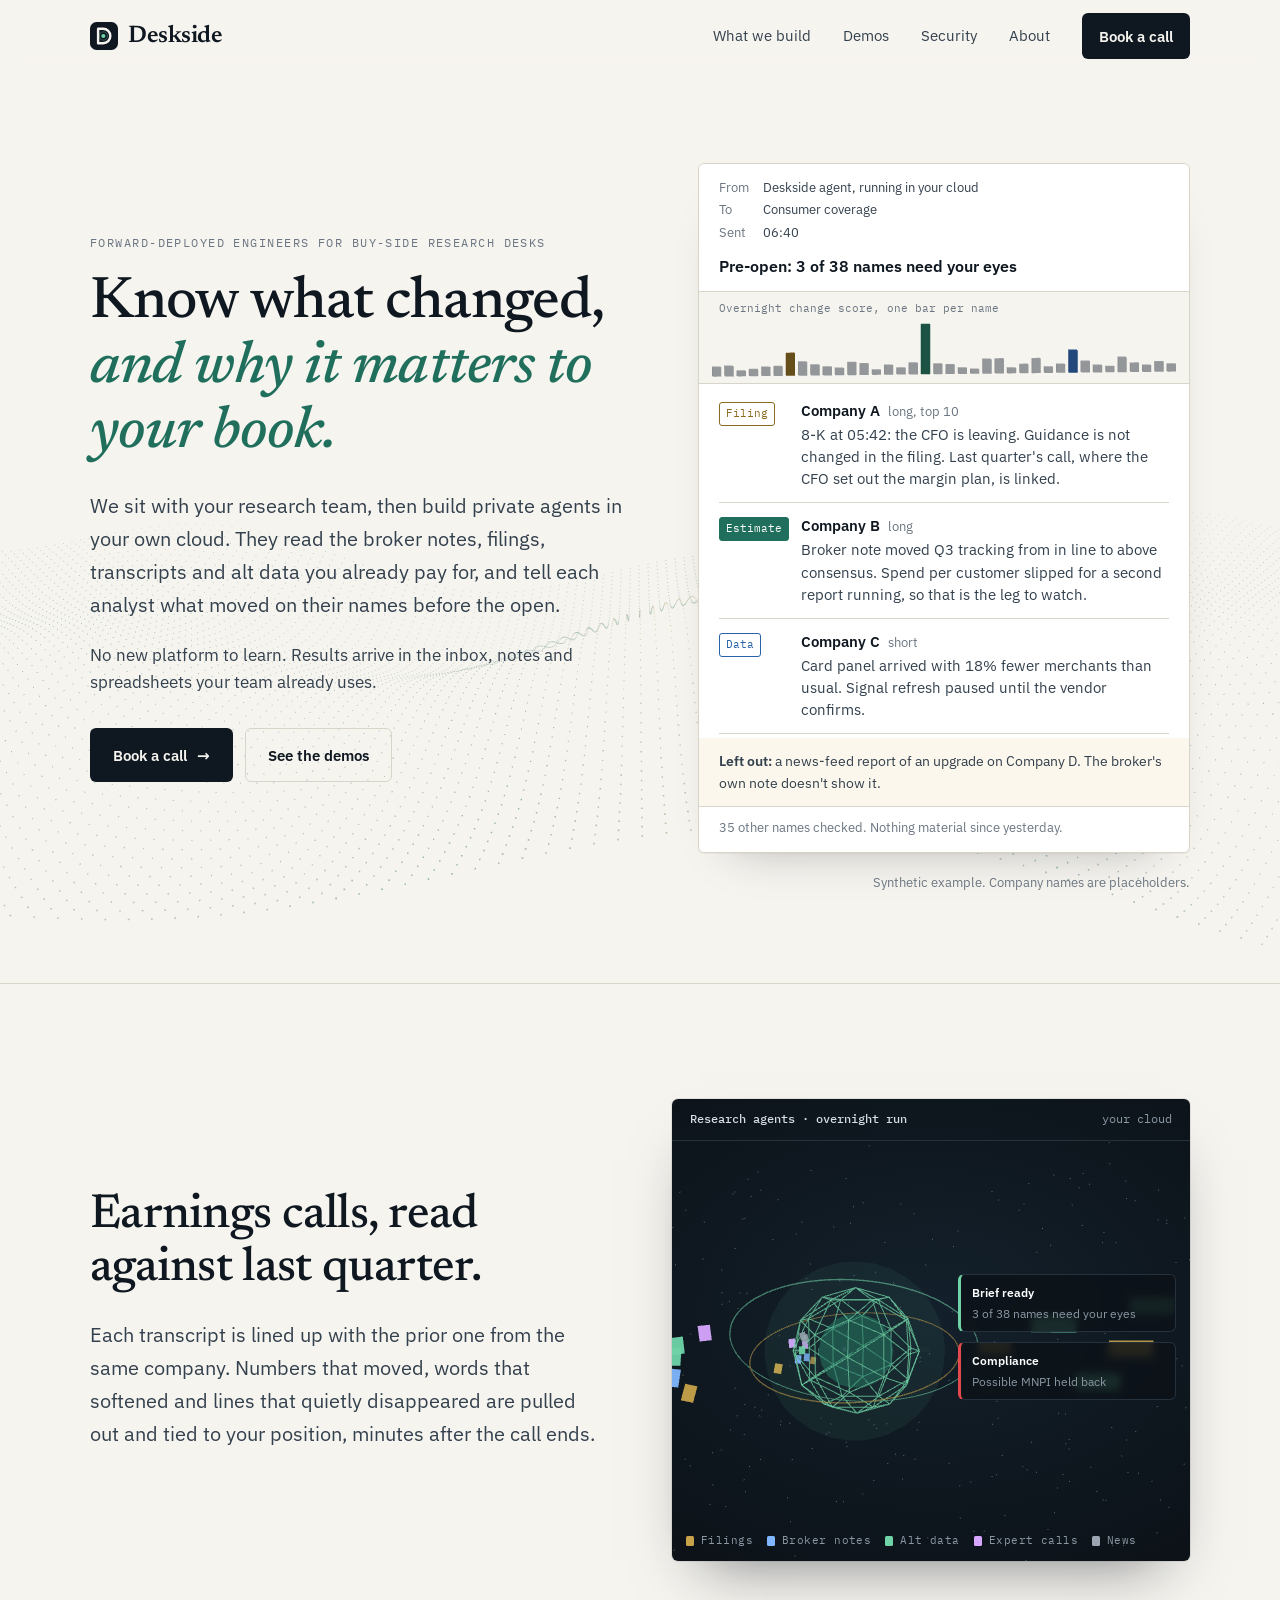
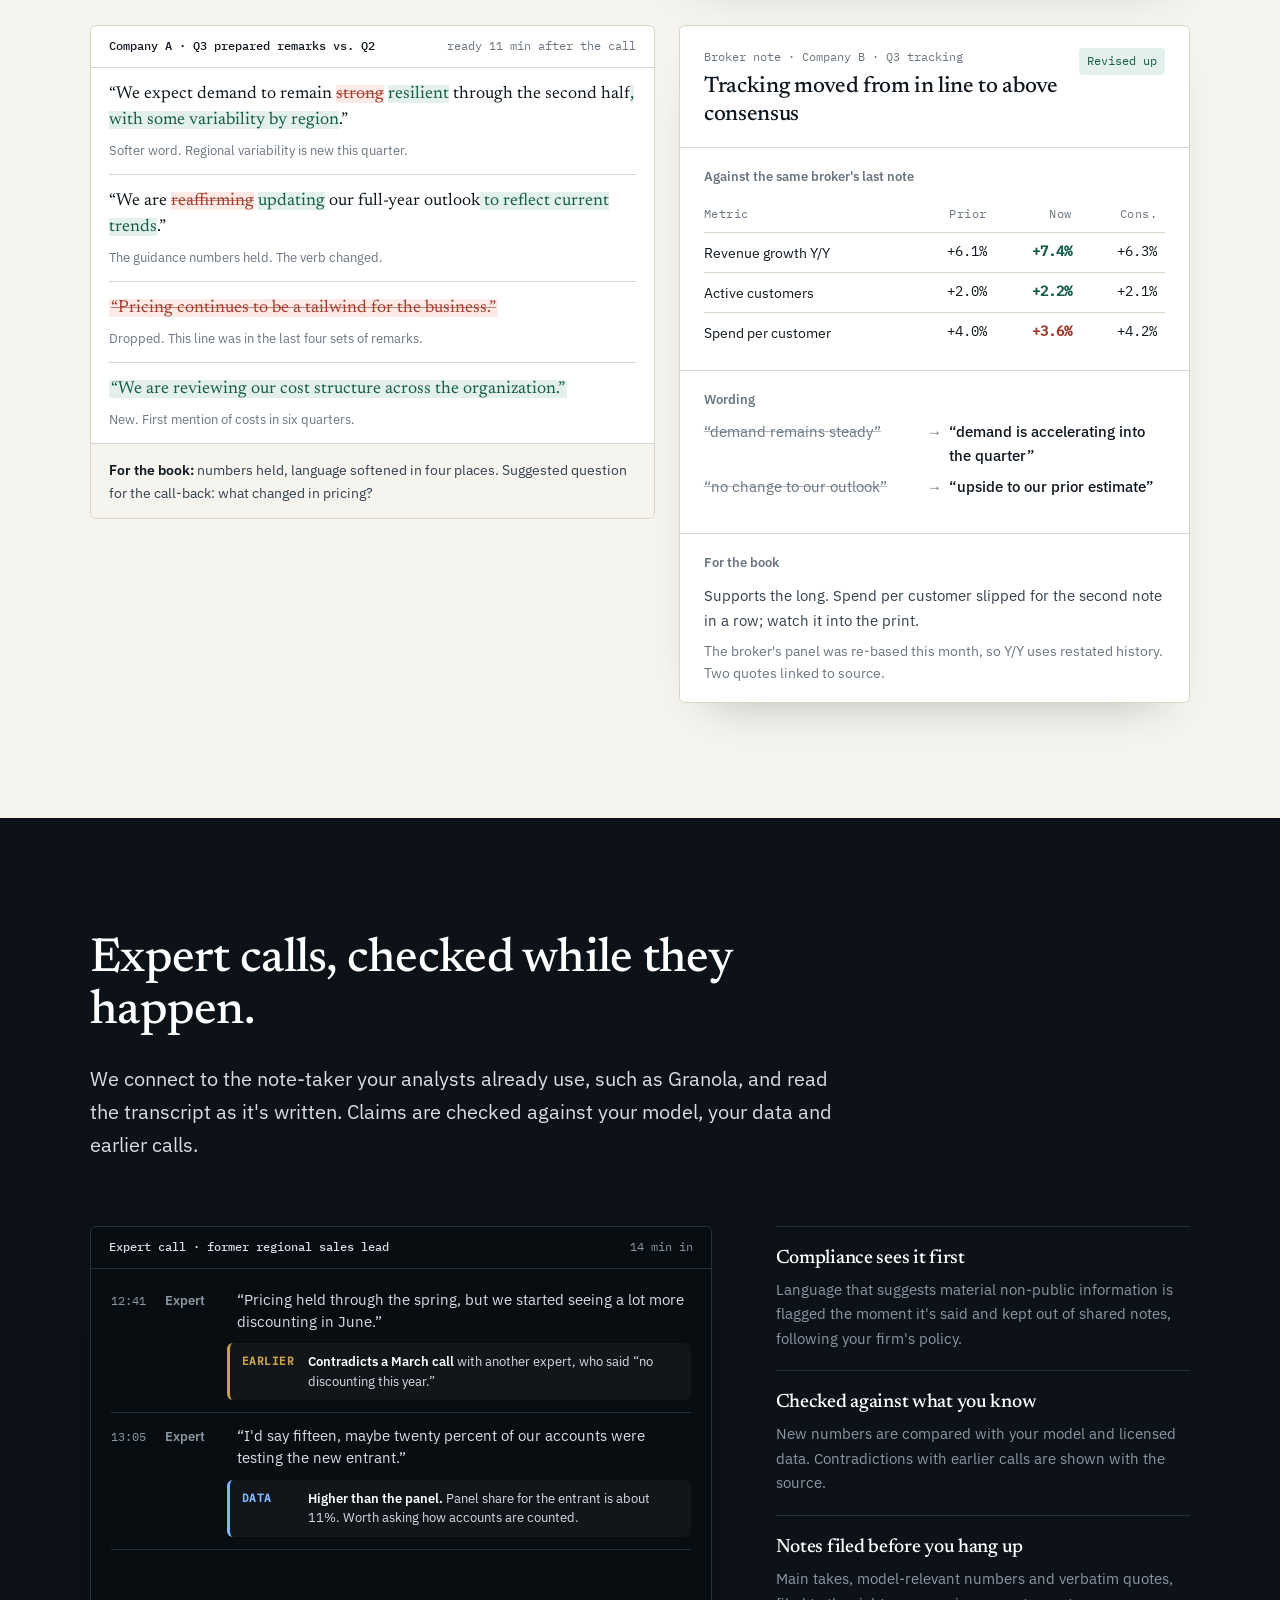
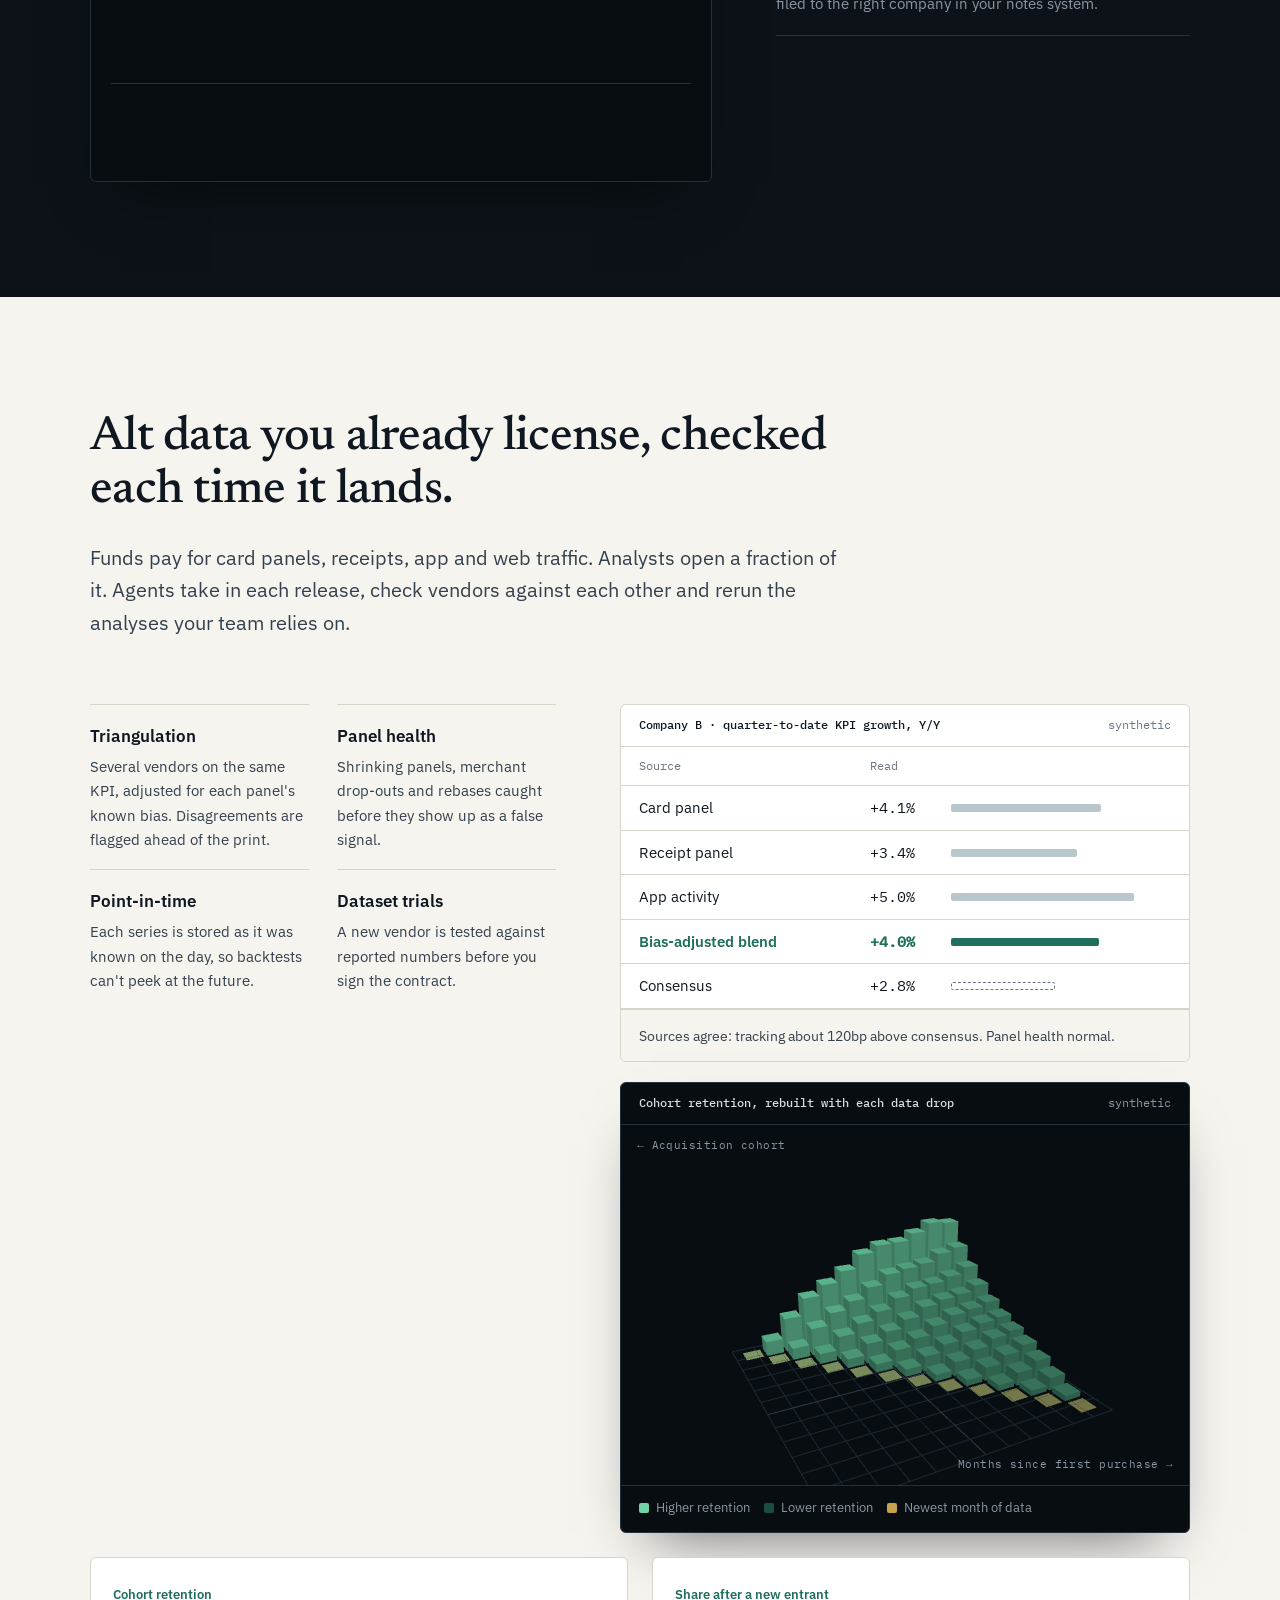
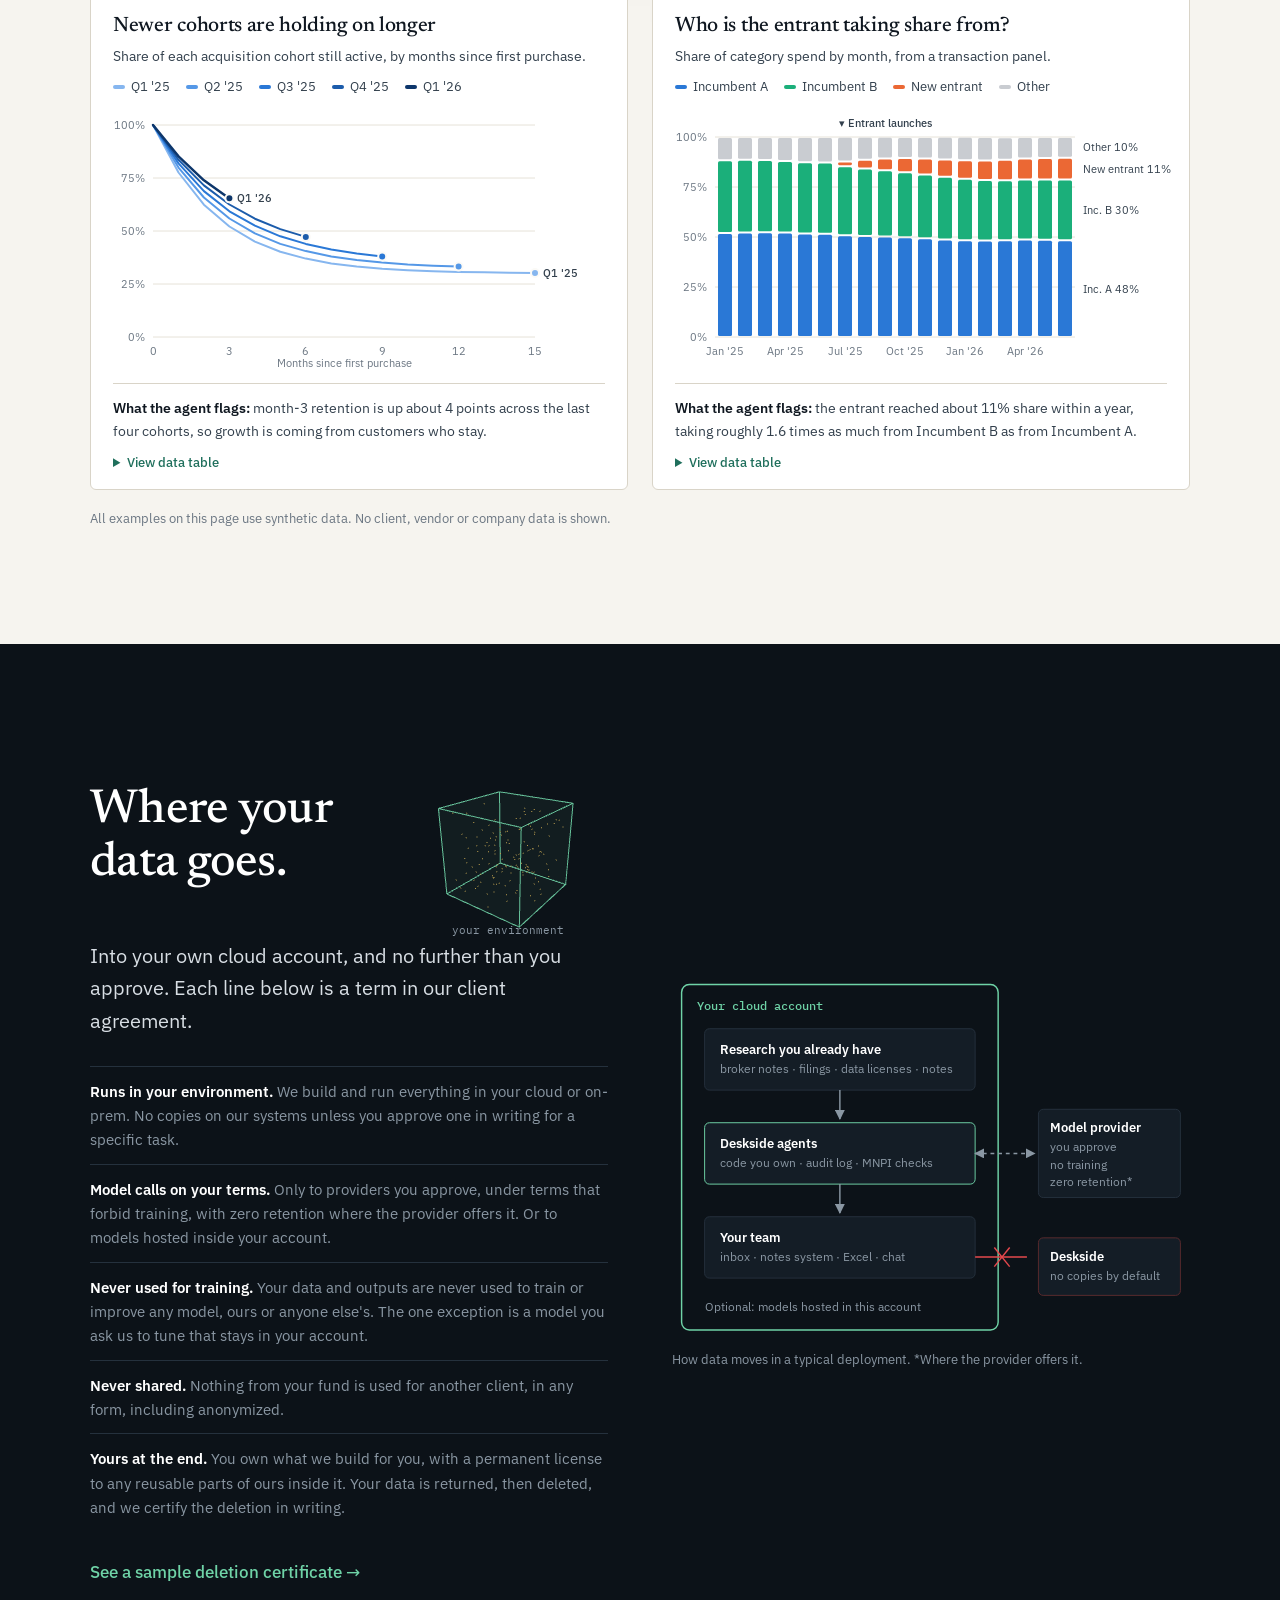
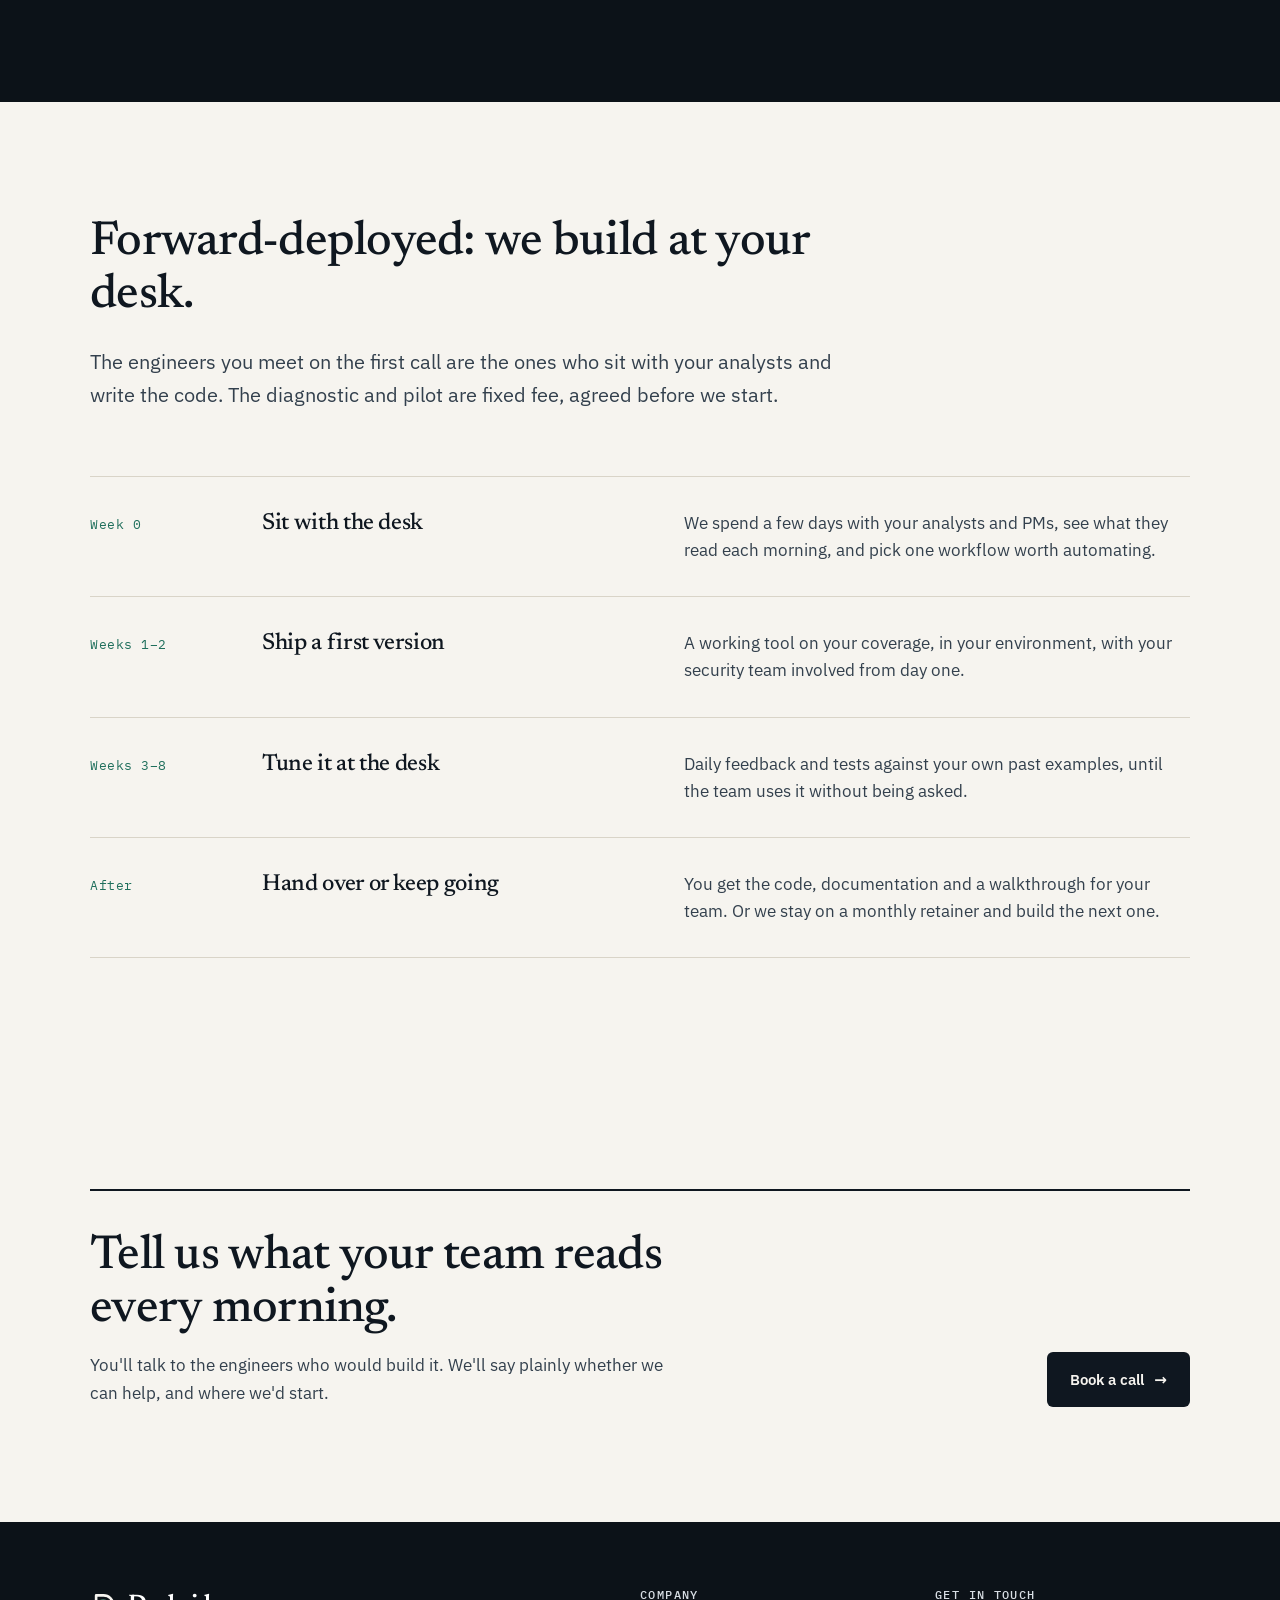
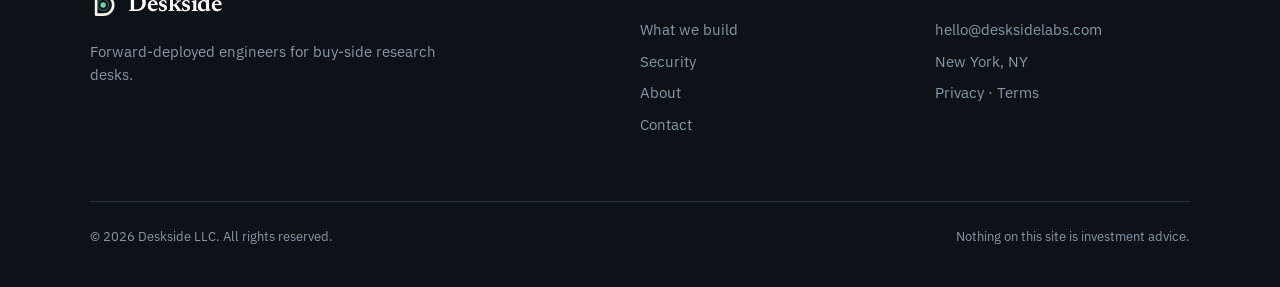
==== commit ad3e51ef: "Bring back the 3D scenes Restores the hero background field, the research engine (now beside the ear" ====
--- a/index.html
+++ b/index.html
@@ -43,6 +43,7 @@
   <main id="main">
     <!-- Hero: the product, as the analyst sees it -->
     <section class="hero">
+      <canvas id="hero-3d" class="hero-3d" aria-hidden="true"></canvas>
       <div class="container hero-grid">
         <div>
           <p class="eyebrow">Forward-deployed engineers for buy-side research desks</p>
@@ -84,9 +85,31 @@
     <!-- Demo 1: earnings-call diff + broker note -->
     <section id="demos" class="rule-top">
       <div class="container">
-        <div class="section-head">
-          <h2>Earnings calls, read against last quarter.</h2>
-          <p class="lede">Each transcript is lined up with the prior one from the same company. Numbers that moved, words that softened and lines that quietly disappeared are pulled out and tied to your position, minutes after the call ends.</p>
+        <div class="demo-head">
+          <div class="section-head">
+            <h2>Earnings calls, read against last quarter.</h2>
+            <p class="lede">Each transcript is lined up with the prior one from the same company. Numbers that moved, words that softened and lines that quietly disappeared are pulled out and tied to your position, minutes after the call ends.</p>
+          </div>
+          <div class="engine panel-dark" role="img" aria-label="Illustration: filings, broker notes, alt data, expert calls and news flow into the agents, and flags come out">
+            <header class="panel-head"><span>Research agents · overnight run</span><span>your cloud</span></header>
+            <div class="engine-stage">
+              <canvas id="engine-3d" aria-hidden="true"></canvas>
+              <ul class="engine-in" aria-hidden="true">
+                <li><i style="background:#c8a24a"></i>Filings</li>
+                <li><i style="background:#7fb6ff"></i>Broker notes</li>
+                <li><i style="background:#6fd3a7"></i>Alt data</li>
+                <li><i style="background:#d7a6ff"></i>Expert calls</li>
+                <li><i style="background:#9aa5b1"></i>News</li>
+              </ul>
+              <ol class="engine-out" aria-hidden="true">
+                <li class="eo-up"><b>Revised up</b><span>Company B · tracking above consensus</span></li>
+                <li class="eo-tone"><b>Tone shift</b><span>Company A · outlook language softened</span></li>
+                <li class="eo-data"><b>Sources disagree</b><span>Card panel vs. expert call</span></li>
+                <li class="eo-comp"><b>Compliance</b><span>Possible MNPI held back</span></li>
+                <li class="eo-up"><b>Brief ready</b><span>3 of 38 names need your eyes</span></li>
+              </ol>
+            </div>
+          </div>
         </div>
 
         <div class="demo-grid">
@@ -213,6 +236,7 @@
             <div><dt>Dataset trials</dt><dd>A new vendor is tested against reported numbers before you sign the contract.</dd></div>
           </dl>
 
+<div class="alt-visuals">
           <figure class="panel tri-card reveal">
             <header class="panel-head"><span>Company B · quarter-to-date KPI growth, Y/Y</span><span>synthetic</span></header>
             <table class="tri">
@@ -228,6 +252,17 @@
             </table>
             <figcaption class="panel-foot">Sources agree: tracking about 120bp above consensus. Panel health normal.</figcaption>
           </figure>
+          <figure class="viz-card panel-dark">
+            <header class="panel-head"><span>Cohort retention, rebuilt with each data drop</span><span>synthetic</span></header>
+            <div class="cohort-stage">
+              <canvas id="cohort-3d" aria-hidden="true"></canvas>
+              <p class="viz-fallback">Retention by acquisition cohort, rebuilt with every data drop.</p>
+              <span class="axis axis-x">Months since first purchase →</span>
+              <span class="axis axis-z">← Acquisition cohort</span>
+            </div>
+            <figcaption><span class="key"><span class="swatch sw-hi"></span>Higher retention</span><span class="key"><span class="swatch sw-lo"></span>Lower retention</span><span class="key"><span class="swatch sw-new"></span>Newest month of data</span></figcaption>
+          </figure>
+          </div>
         </div>
 
         <div class="viz-grid">
@@ -274,7 +309,10 @@
     <section id="security" class="band">
       <div class="container security-grid">
         <div>
-          <h2>Where your data goes.</h2>
+          <div class="sec-head">
+            <h2>Where your data goes.</h2>
+            <div class="enclave" aria-hidden="true"><canvas id="enclave-3d"></canvas><span>your environment</span></div>
+          </div>
           <p class="lede">Into your own cloud account, and no further than you approve. Each line below is a term in our client agreement.</p>
           <ul class="terms-list">
             <li><strong>Runs in your environment.</strong> We build and run everything in your cloud or on-prem. No copies on our systems unless you approve one in writing for a specific task.</li>
--- a/assets/styles.css
+++ b/assets/styles.css
@@ -683,3 +683,99 @@
 .cert-sign { display: grid; grid-template-columns: 1fr 1fr; gap: 28px; font-family: var(--sans); font-size: 0.82rem; color: var(--ink-2); }
 .cert-line { display: block; border-bottom: 1px solid var(--ink); height: 28px; margin-bottom: 6px; }
 @media (max-width: 520px) { .cert-meta div { grid-template-columns: 1fr; gap: 0; } .cert-sign { grid-template-columns: 1fr; } }
+
+/* ---------- 3D accents ---------- */
+.hero { position: relative; overflow: hidden; }
+.hero > .container { position: relative; z-index: 1; }
+.hero-3d {
+  position: absolute; left: 0; right: 0; bottom: 0; width: 100%; height: 72%;
+  pointer-events: none; opacity: 0;
+  -webkit-mask-image: linear-gradient(to bottom, transparent 0%, #000 55%);
+          mask-image: linear-gradient(to bottom, transparent 0%, #000 55%);
+  transition: opacity 1.2s ease;
+}
+.has-3d .hero-3d { opacity: .5; }
+@media (max-width: 960px) { .hero-3d { height: 45%; } .has-3d .hero-3d { opacity: .35; } }
+
+
+.alt-visuals { display: grid; gap: 20px; min-width: 0; }
+.viz-card {
+  margin: 0; background: #080d12; border: 1px solid var(--night-rule); border-radius: var(--radius); overflow: hidden;
+  box-shadow: 0 30px 60px -30px rgba(0,0,0,.6); min-width: 0;
+}
+.cohort-stage { position: relative; height: clamp(260px, 32vw, 360px); }
+.cohort-stage canvas { position: absolute; inset: 0; width: 100%; height: 100%; display: block; }
+.viz-fallback {
+  position: absolute; inset: 0; display: grid; place-items: center; margin: 0; padding: 24px;
+  text-align: center; color: var(--night-muted); font-size: 0.9rem;
+}
+.has-3d .viz-fallback { display: none; }
+.axis {
+  position: absolute; font-family: var(--mono); font-size: 0.68rem; letter-spacing: .04em;
+  color: var(--night-muted); pointer-events: none;
+}
+.axis-x { right: 16px; bottom: 12px; }
+.axis-z { left: 16px; top: 12px; }
+.viz-card figcaption {
+  display: flex; flex-wrap: wrap; align-items: center; gap: 6px 14px;
+  padding: 12px 18px 14px; border-top: 1px solid var(--night-rule);
+  font-size: 0.8rem; color: var(--night-muted);
+}
+.key { display: inline-flex; align-items: center; gap: 7px; }
+.swatch { display: inline-block; width: 10px; height: 10px; border-radius: 2px; flex: none; }
+.sw-hi { background: #6fd3a7; } .sw-lo { background: #1a4d42; } .sw-new { background: var(--signal); }
+
+
+/* ---------- Hero research engine ---------- */
+.engine {
+  background: radial-gradient(120% 90% at 50% 45%, #13202b 0%, var(--night) 70%);
+  color: var(--night-text); border-radius: var(--radius); overflow: hidden; min-width: 0;
+  box-shadow: 0 30px 60px -30px rgba(15, 23, 32, .55), 0 0 0 1px rgba(15,23,32,.08);
+}
+.engine-stage { position: relative; height: clamp(340px, 34vw, 420px); }
+.engine-stage canvas { position: absolute; inset: 0; width: 100%; height: 100%; display: block; }
+.engine-in {
+  position: absolute; left: 14px; right: 14px; bottom: 12px;
+  list-style: none; margin: 0; padding: 0; display: flex; flex-wrap: wrap; gap: 6px 14px;
+  font-family: var(--mono); font-size: 0.68rem; color: var(--night-muted); letter-spacing: .04em;
+}
+.engine-in li { display: flex; align-items: center; gap: 7px; }
+.engine-in i { width: 8px; height: 10px; border-radius: 1.5px; display: inline-block; }
+.engine-out {
+  position: absolute; right: 14px; top: 16px; bottom: 44px; width: min(42%, 220px);
+  list-style: none; margin: 0; padding: 0; display: flex; flex-direction: column; justify-content: center; gap: 10px;
+}
+.engine-out li {
+  background: rgba(12,18,24,.85); border: 1px solid var(--night-rule); border-left: 3px solid var(--term-green);
+  border-radius: 6px; padding: 8px 11px; display: none; gap: 2px;
+  backdrop-filter: blur(4px); -webkit-backdrop-filter: blur(4px);
+}
+@keyframes cardIn { from { opacity: 0; transform: translateX(-14px); } to { opacity: 1; transform: none; } }
+.engine-out li.on { display: grid; animation: cardIn .5s ease both; }
+.engine-out b { font-size: 0.78rem; color: #fff; font-weight: 600; }
+.engine-out span { font-size: 0.72rem; color: var(--night-muted); }
+.engine-out .eo-tone { border-left-color: var(--signal); }
+.engine-out .eo-data { border-left-color: #7fb6ff; }
+.engine-out .eo-comp { border-left-color: #e5484d; }
+@media (max-width: 560px) {
+  .engine-in { top: 14px; bottom: auto; }
+  .engine-out { top: auto; bottom: 12px; left: 12px; right: 12px; width: auto; justify-content: flex-end; }
+}
+@media (prefers-reduced-motion: reduce) { .engine-out li.on { animation: none; } }
+
+
+/* ---------- Security: enclave ---------- */
+.sec-head { display: grid; grid-template-columns: 1fr 200px; gap: 24px; align-items: center; }
+.enclave { position: relative; height: 180px; display: none; }
+.enclave canvas { position: absolute; inset: 0; width: 100%; height: 100%; display: block; }
+.enclave span {
+  position: absolute; left: 0; right: 0; bottom: 0; text-align: center;
+  font-family: var(--mono); font-size: 0.68rem; color: var(--night-muted);
+}
+.has-3d .enclave { display: block; }
+@media (max-width: 560px) { .sec-head { grid-template-columns: 1fr; } .enclave { height: 150px; } }
+
+/* ---------- Demos head with engine ---------- */
+.demo-head { display: grid; grid-template-columns: 1fr 1fr; gap: clamp(32px, 5vw, 64px); align-items: center; margin-bottom: clamp(40px, 5vw, 64px); }
+.demo-head .section-head { margin-bottom: 0; }
+@media (max-width: 960px) { .demo-head { grid-template-columns: 1fr; } }
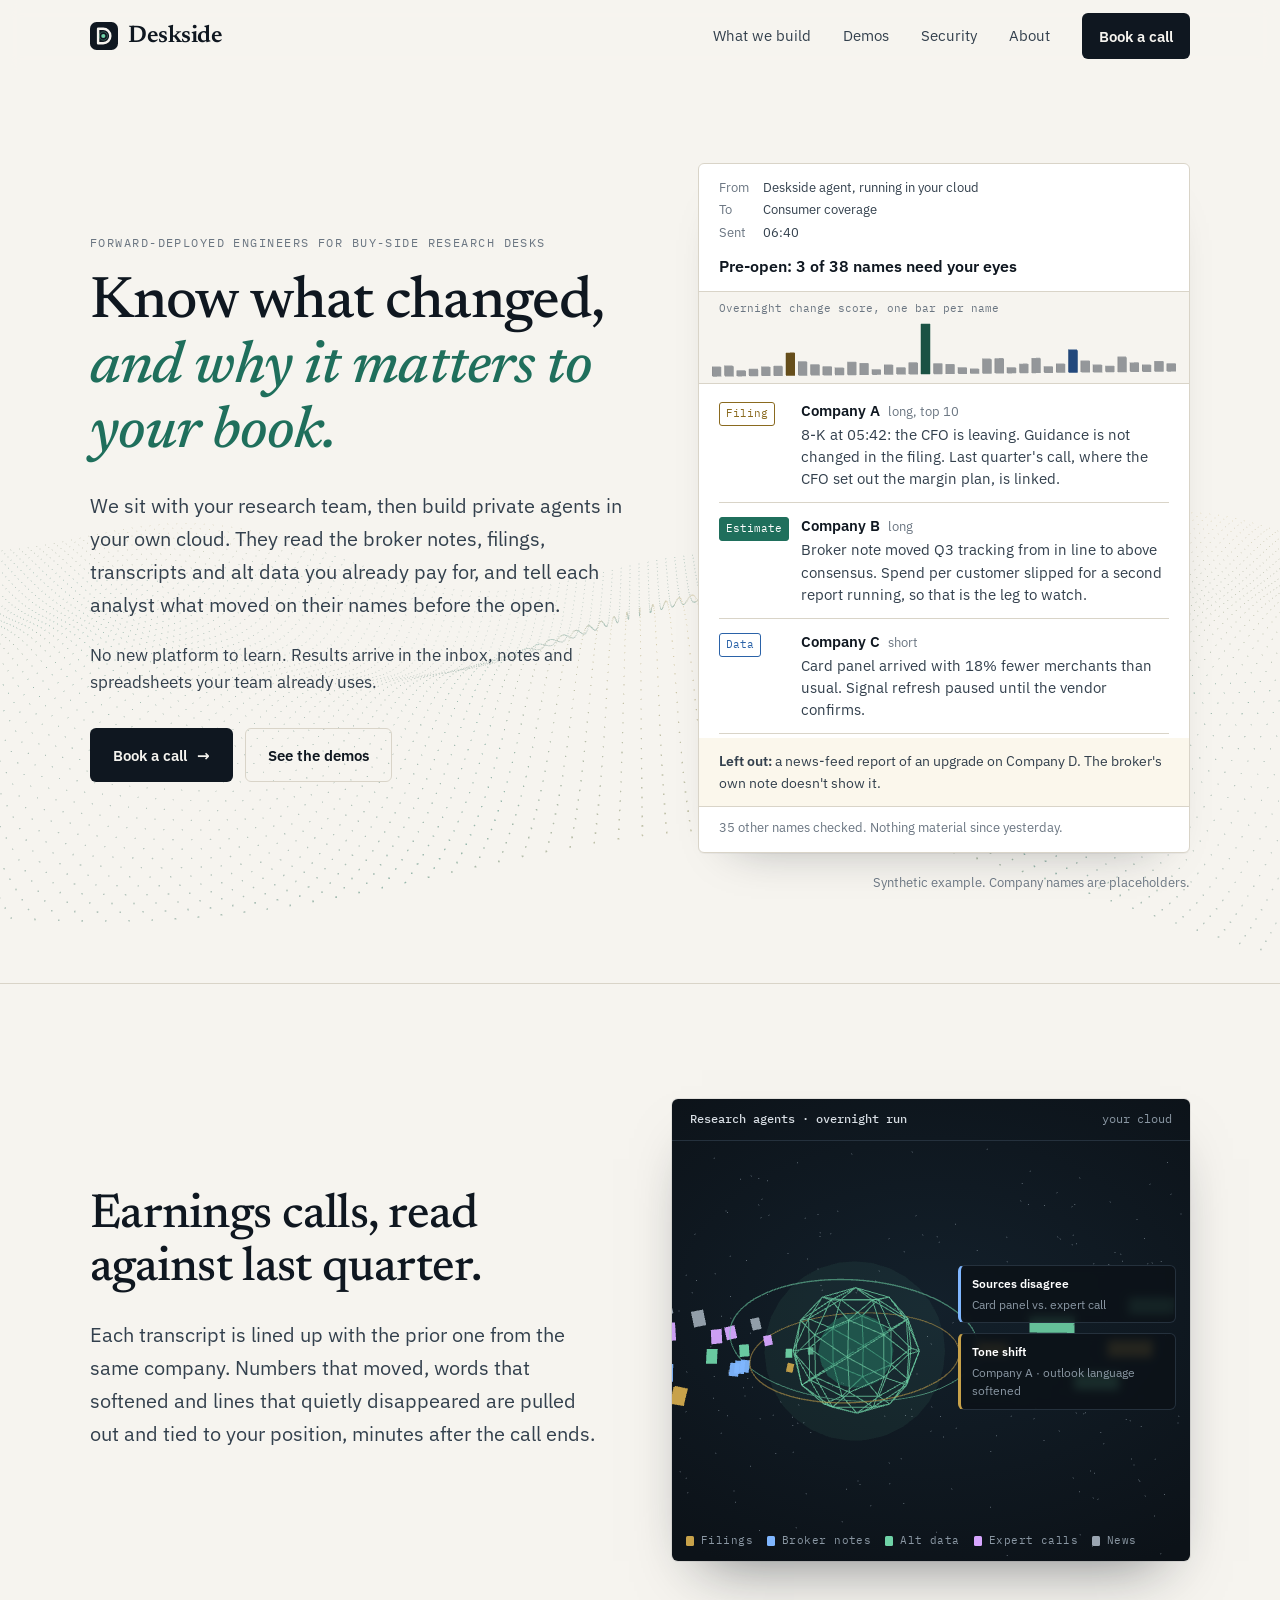
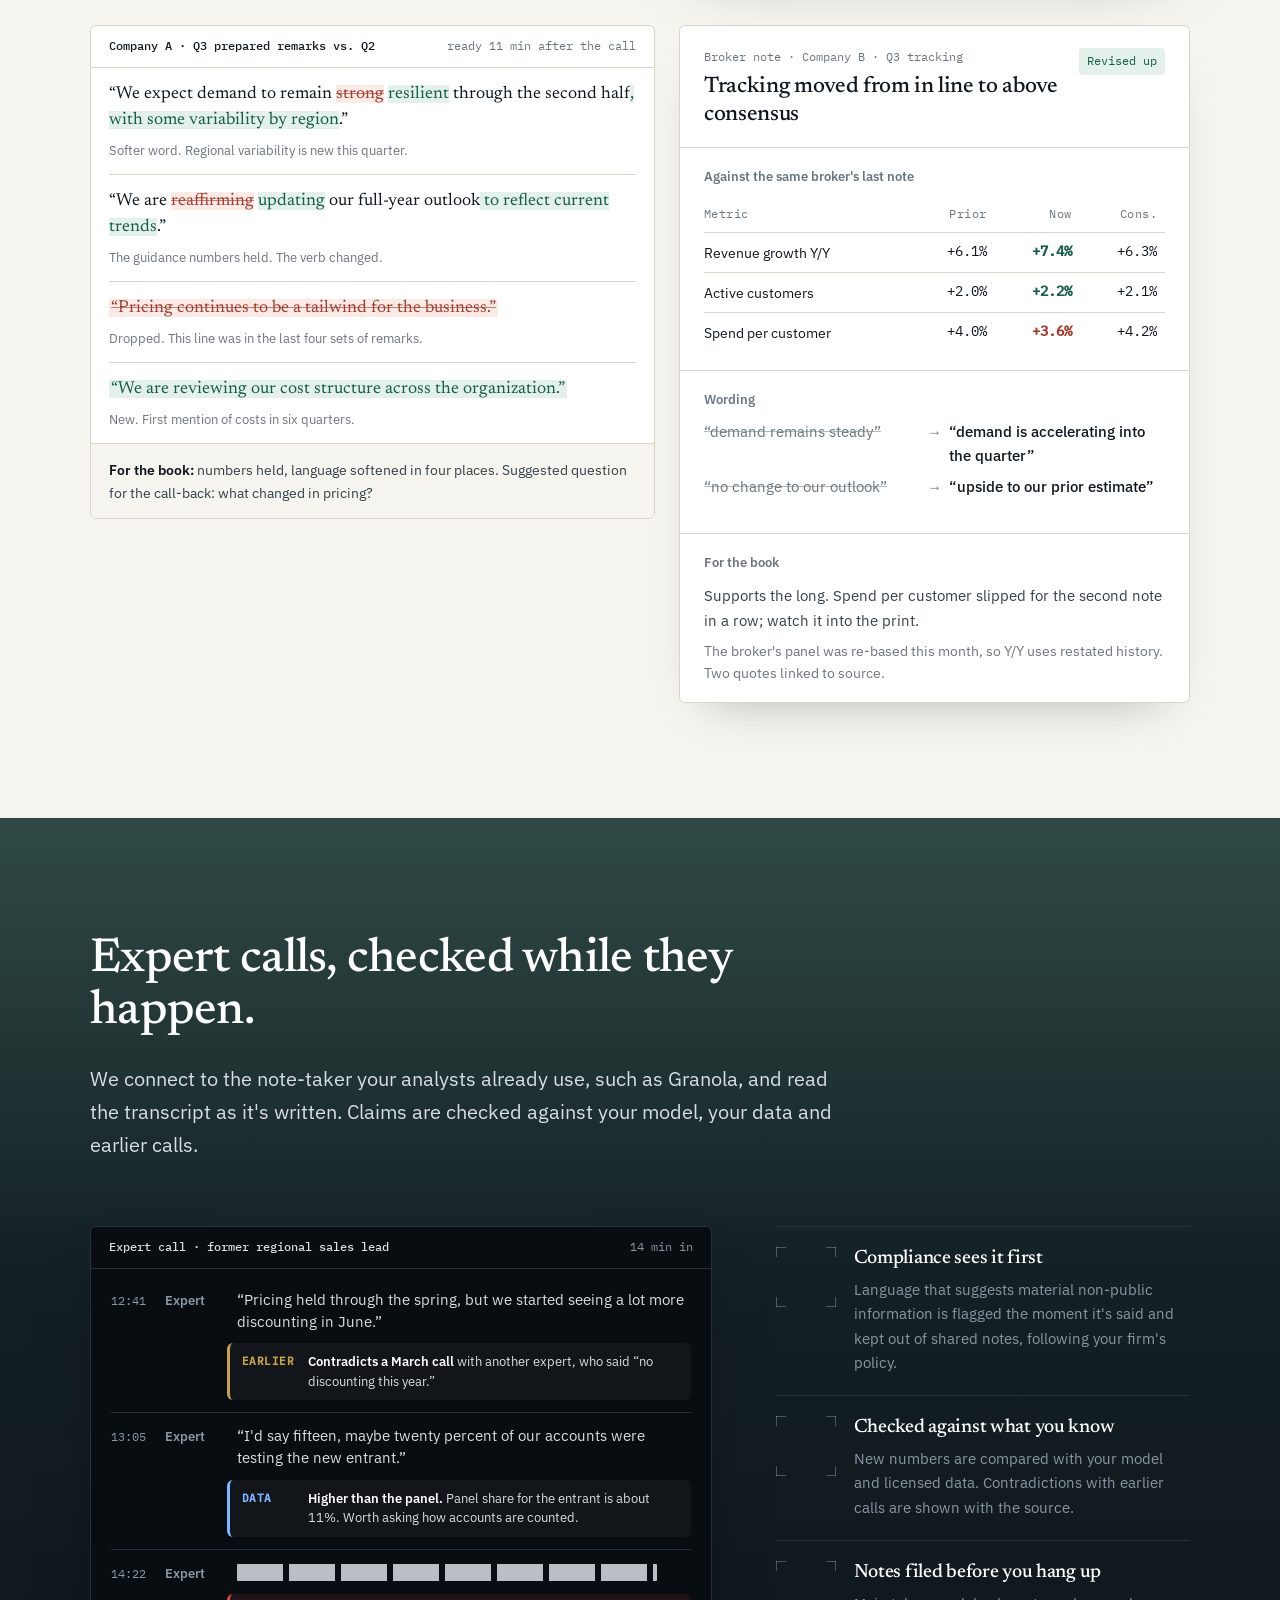
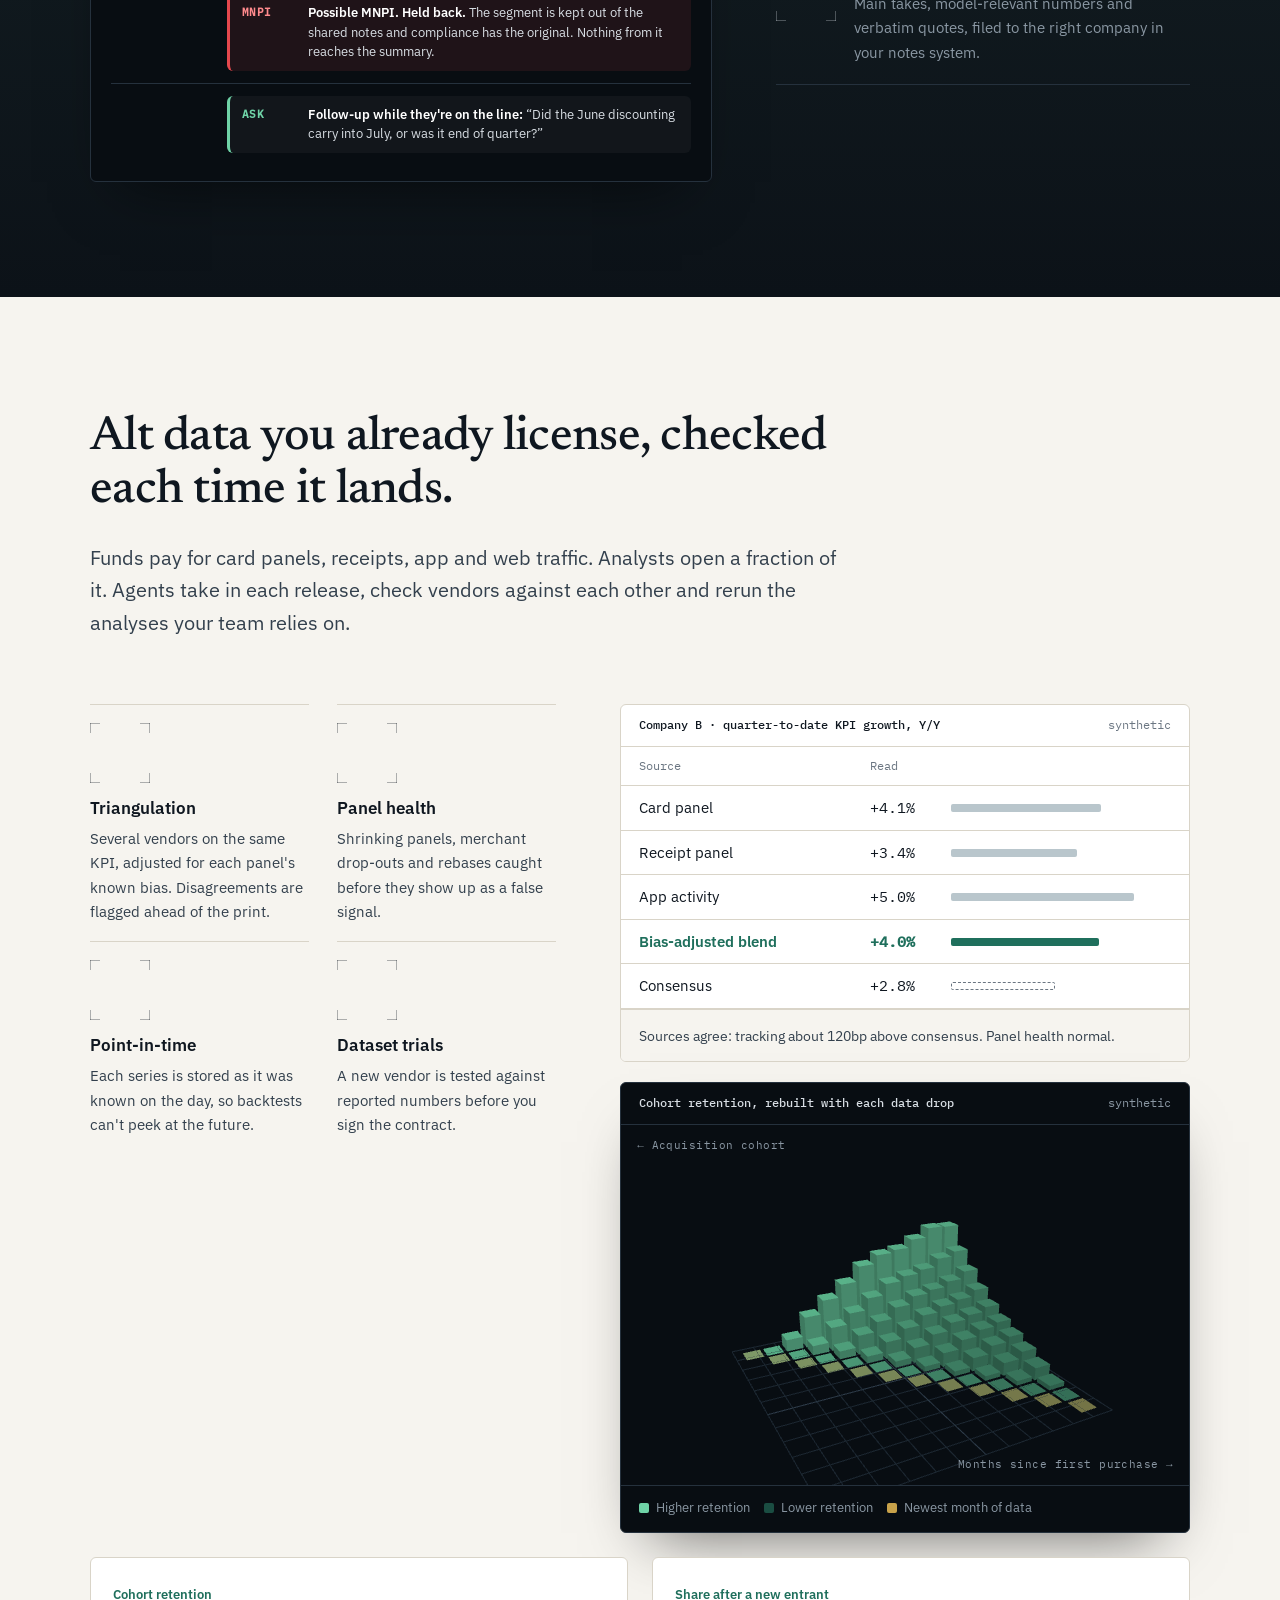
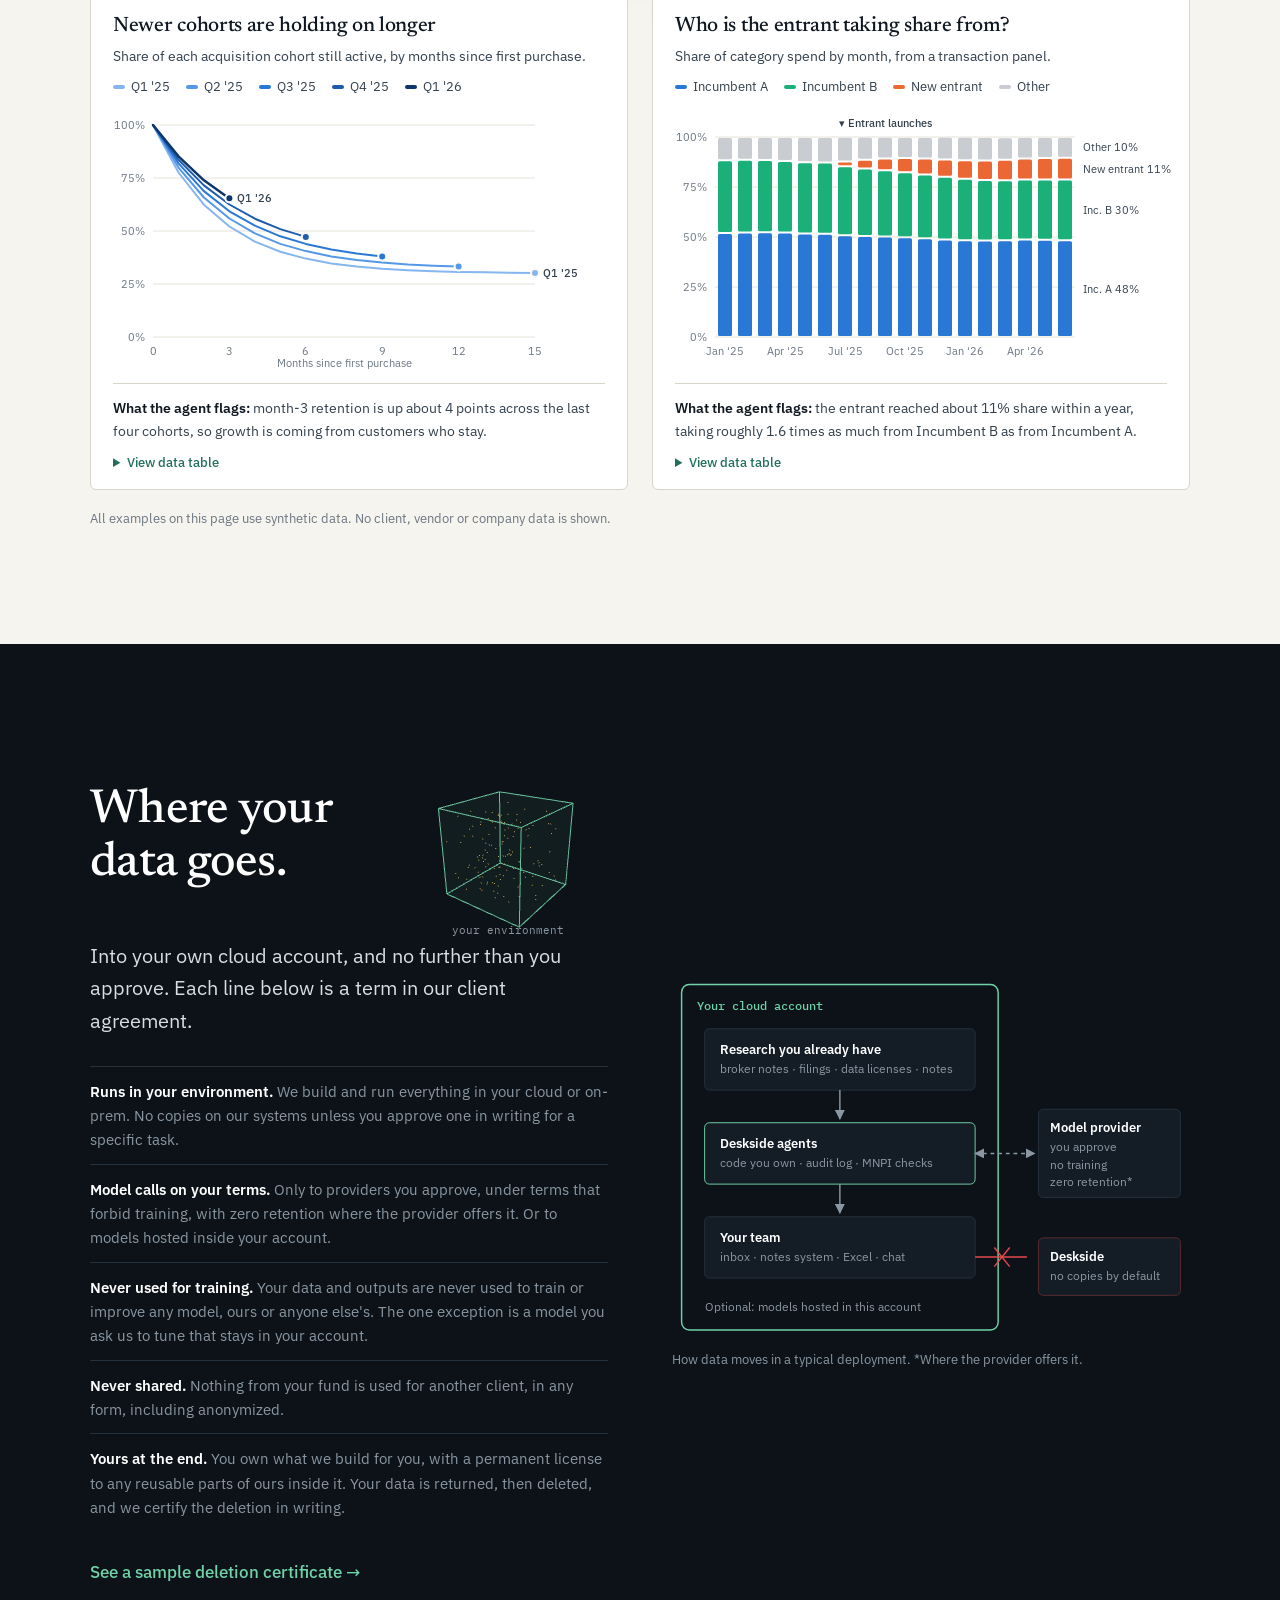
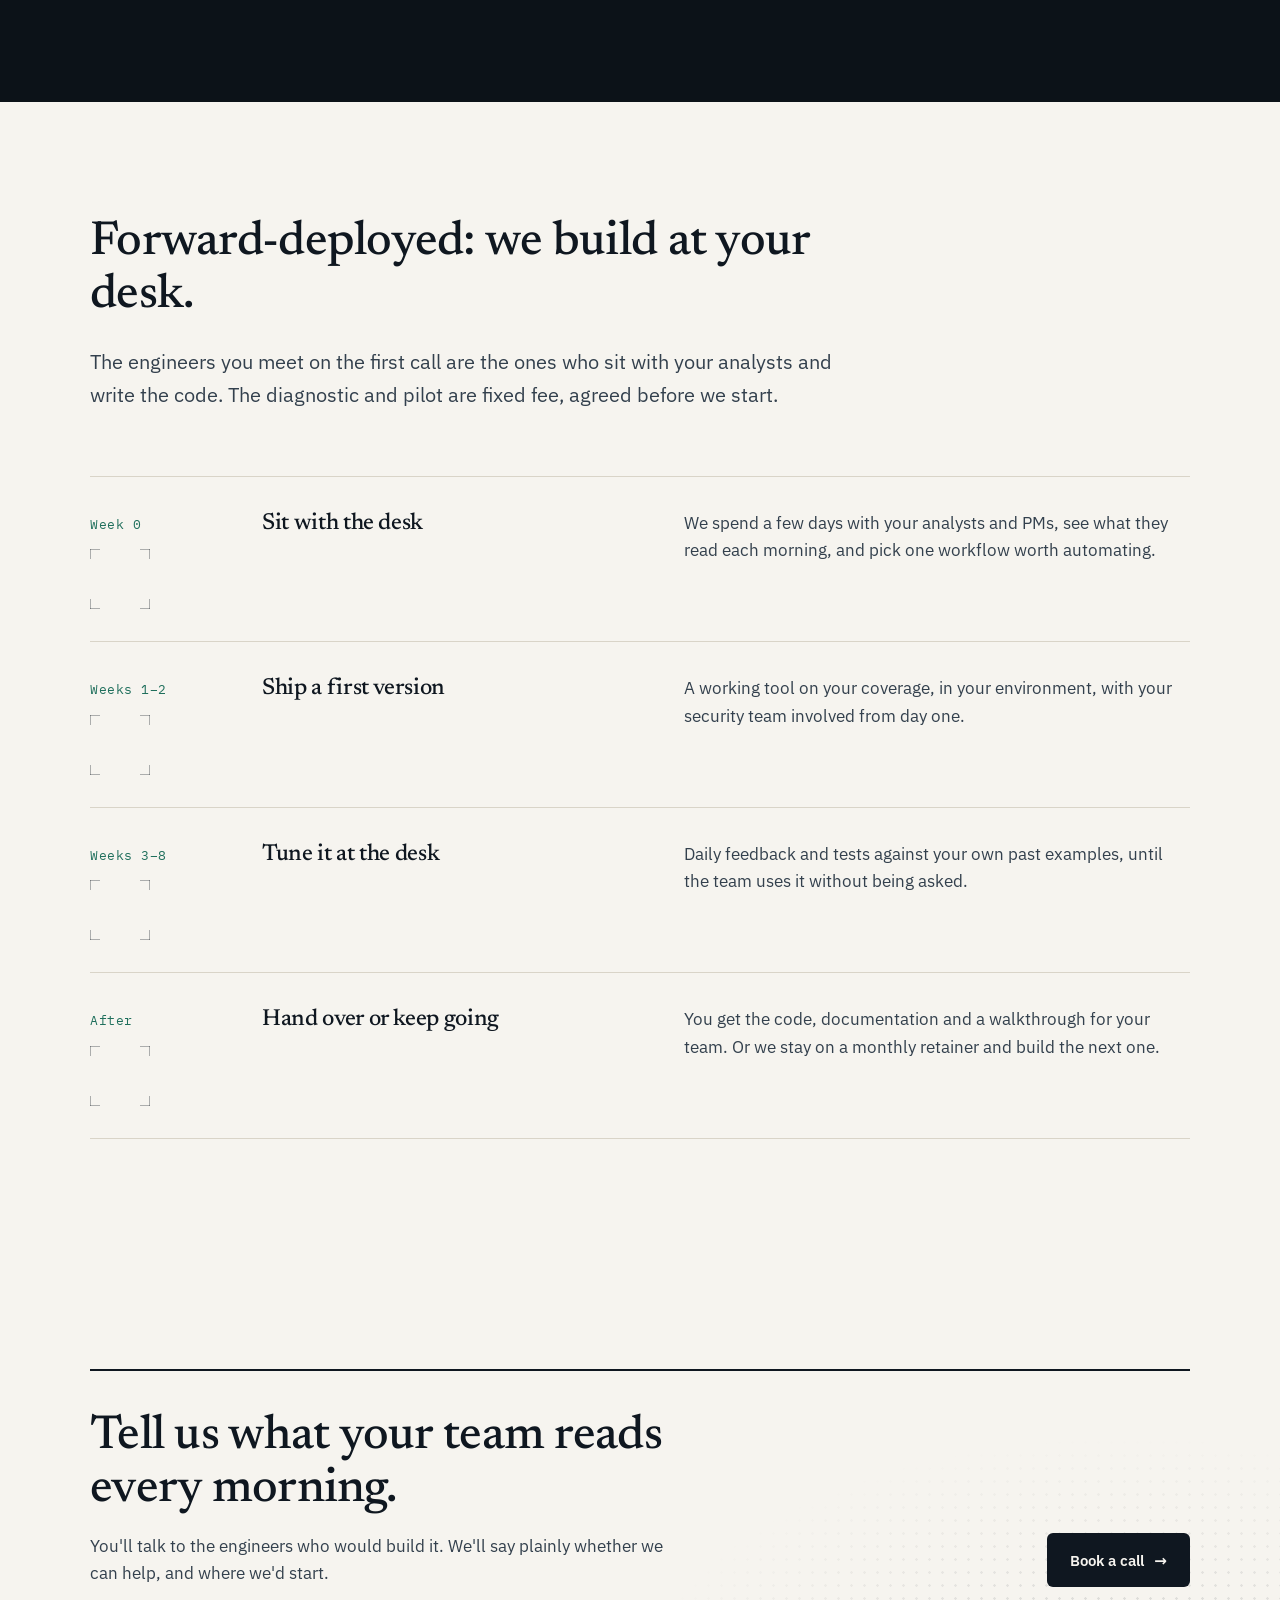
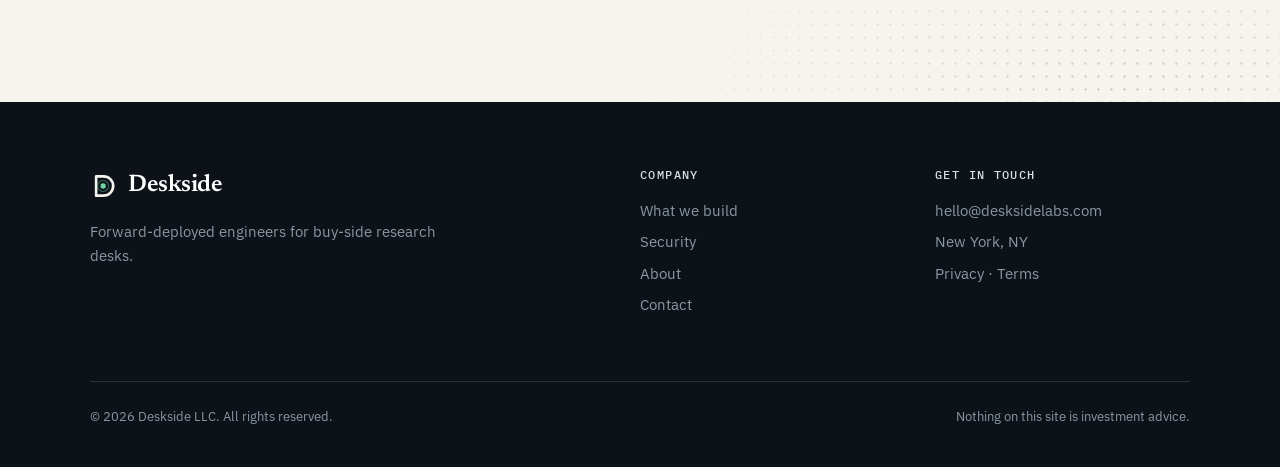
==== commit da0e2c2e: "Add frosted 3D objects in bracket frames across the site Inspired by the reference video, kept restr" ====
--- a/index.html
+++ b/index.html
@@ -173,7 +173,7 @@
     </section>
 
     <!-- Demo 2: live calls with MNPI held back -->
-    <section id="live-calls" class="band">
+    <section id="live-calls" class="band band-grad">
       <div class="container">
         <div class="section-head">
           <h2>Expert calls, checked while they happen.</h2>
@@ -203,15 +203,18 @@
           </div>
 
           <div class="live-points">
-            <div class="sp">
+            <div class="sp sp-g">
+              <span class="glyph glyph-sm" data-glyph="enclave" aria-hidden="true"></span>
               <h3>Compliance sees it first</h3>
               <p>Language that suggests material non-public information is flagged the moment it's said and kept out of shared notes, following your firm's policy.</p>
             </div>
-            <div class="sp">
+            <div class="sp sp-g">
+              <span class="glyph glyph-sm" data-glyph="orbit" aria-hidden="true"></span>
               <h3>Checked against what you know</h3>
               <p>New numbers are compared with your model and licensed data. Contradictions with earlier calls are shown with the source.</p>
             </div>
-            <div class="sp">
+            <div class="sp sp-g">
+              <span class="glyph glyph-sm" data-glyph="tray" aria-hidden="true"></span>
               <h3>Notes filed before you hang up</h3>
               <p>Main takes, model-relevant numbers and verbatim quotes, filed to the right company in your notes system.</p>
             </div>
@@ -230,10 +233,10 @@
 
         <div class="alt-grid">
           <dl class="alt-list">
-            <div><dt>Triangulation</dt><dd>Several vendors on the same KPI, adjusted for each panel's known bias. Disagreements are flagged ahead of the print.</dd></div>
-            <div><dt>Panel health</dt><dd>Shrinking panels, merchant drop-outs and rebases caught before they show up as a false signal.</dd></div>
-            <div><dt>Point-in-time</dt><dd>Each series is stored as it was known on the day, so backtests can't peek at the future.</dd></div>
-            <div><dt>Dataset trials</dt><dd>A new vendor is tested against reported numbers before you sign the contract.</dd></div>
+            <div><dt><span class="glyph glyph-sm" data-glyph="triad" aria-hidden="true"></span>Triangulation</dt><dd>Several vendors on the same KPI, adjusted for each panel's known bias. Disagreements are flagged ahead of the print.</dd></div>
+            <div><dt><span class="glyph glyph-sm" data-glyph="panel" aria-hidden="true"></span>Panel health</dt><dd>Shrinking panels, merchant drop-outs and rebases caught before they show up as a false signal.</dd></div>
+            <div><dt><span class="glyph glyph-sm" data-glyph="wave" aria-hidden="true"></span>Point-in-time</dt><dd>Each series is stored as it was known on the day, so backtests can't peek at the future.</dd></div>
+            <div><dt><span class="glyph glyph-sm" data-glyph="bars" aria-hidden="true"></span>Dataset trials</dt><dd>A new vendor is tested against reported numbers before you sign the contract.</dd></div>
           </dl>
 
 <div class="alt-visuals">
@@ -370,22 +373,22 @@
         </div>
         <ol class="steps">
           <li>
-            <span class="when">Week 0</span>
+            <div class="step-when"><span class="when">Week 0</span><span class="glyph glyph-sm" data-glyph="orbit" aria-hidden="true"></span></div>
             <h3>Sit with the desk</h3>
             <p>We spend a few days with your analysts and PMs, see what they read each morning, and pick one workflow worth automating.</p>
           </li>
           <li>
-            <span class="when">Weeks 1–2</span>
+            <div class="step-when"><span class="when">Weeks 1–2</span><span class="glyph glyph-sm" data-glyph="lattice" aria-hidden="true"></span></div>
             <h3>Ship a first version</h3>
             <p>A working tool on your coverage, in your environment, with your security team involved from day one.</p>
           </li>
           <li>
-            <span class="when">Weeks 3–8</span>
+            <div class="step-when"><span class="when">Weeks 3–8</span><span class="glyph glyph-sm" data-glyph="bars" aria-hidden="true"></span></div>
             <h3>Tune it at the desk</h3>
             <p>Daily feedback and tests against your own past examples, until the team uses it without being asked.</p>
           </li>
           <li>
-            <span class="when">After</span>
+            <div class="step-when"><span class="when">After</span><span class="glyph glyph-sm" data-glyph="tray" aria-hidden="true"></span></div>
             <h3>Hand over or keep going</h3>
             <p>You get the code, documentation and a walkthrough for your team. Or we stay on a monthly retainer and build the next one.</p>
           </li>
@@ -444,5 +447,6 @@
   <script src="assets/main.js"></script>
   <script src="assets/charts.js"></script>
   <script type="module" src="assets/scene.js"></script>
+  <script type="module" src="assets/glyphs.js"></script>
 </body>
 </html>
--- a/assets/styles.css
+++ b/assets/styles.css
@@ -779,3 +779,49 @@
 .demo-head { display: grid; grid-template-columns: 1fr 1fr; gap: clamp(32px, 5vw, 64px); align-items: center; margin-bottom: clamp(40px, 5vw, 64px); }
 .demo-head .section-head { margin-bottom: 0; }
 @media (max-width: 960px) { .demo-head { grid-template-columns: 1fr; } }
+
+/* ---------- Glyphs: small frosted 3D objects in corner-bracket frames ---------- */
+.glyph-canvas { position: fixed; left: 0; top: 0; width: 100%; height: 100%; pointer-events: none; z-index: 40; }
+.glyph {
+  --bk: rgba(15, 23, 32, .32);
+  position: relative; display: none; width: 72px; aspect-ratio: 1; flex: none;
+  background:
+    linear-gradient(var(--bk), var(--bk)) left top / 10px 1px no-repeat,
+    linear-gradient(var(--bk), var(--bk)) left top / 1px 10px no-repeat,
+    linear-gradient(var(--bk), var(--bk)) right top / 10px 1px no-repeat,
+    linear-gradient(var(--bk), var(--bk)) right top / 1px 10px no-repeat,
+    linear-gradient(var(--bk), var(--bk)) left bottom / 10px 1px no-repeat,
+    linear-gradient(var(--bk), var(--bk)) left bottom / 1px 10px no-repeat,
+    linear-gradient(var(--bk), var(--bk)) right bottom / 10px 1px no-repeat,
+    linear-gradient(var(--bk), var(--bk)) right bottom / 1px 10px no-repeat;
+}
+.has-glyphs .glyph { display: block; }
+.band .glyph, .site-footer .glyph { --bk: rgba(216, 222, 228, .3); }
+.glyph-sm { width: 60px; }
+.glyph-xs { width: 44px; background: none; }
+.glyph-md { width: 120px; }
+.glyph-lg { width: clamp(150px, 20vw, 250px); }
+
+/* Glyph placements (layout only switches on when glyphs are drawn) */
+.has-glyphs .sp-g { display: grid; grid-template-columns: auto 1fr; column-gap: 18px; align-items: start; }
+.has-glyphs .sp-g .glyph { grid-row: span 2; }
+.alt-list dt .glyph { margin-bottom: 12px; }
+.step-when { display: flex; flex-direction: column; gap: 14px; }
+.strat-name { display: flex; align-items: center; gap: 12px; }
+.model .glyph { margin-bottom: 18px; }
+.service .glyph-md { margin-top: 20px; }
+.principle .glyph { margin-bottom: 14px; }
+.page-head-grid { display: grid; grid-template-columns: 1fr auto; gap: clamp(24px, 5vw, 72px); align-items: center; }
+@media (max-width: 720px) { .page-head-grid { grid-template-columns: 1fr; } .page-head-grid .glyph-lg { width: 140px; } }
+
+/* Reference-style atmosphere: teal-to-ink gradient band, faint dotted arcs */
+.band-grad { background: linear-gradient(180deg, #2f4a46 0%, #142024 42%, var(--night) 100%); }
+.page-head, .cta { position: relative; overflow: hidden; }
+.page-head::before, .cta::before {
+  content: ""; position: absolute; inset: 0; pointer-events: none;
+  background-image: radial-gradient(rgba(15, 23, 32, .16) 1px, transparent 1.5px);
+  background-size: 13px 13px;
+  -webkit-mask-image: radial-gradient(ellipse 55% 85% at 88% 100%, #000 0%, transparent 70%);
+          mask-image: radial-gradient(ellipse 55% 85% at 88% 100%, #000 0%, transparent 70%);
+}
+.page-head > .container, .cta > .container { position: relative; }
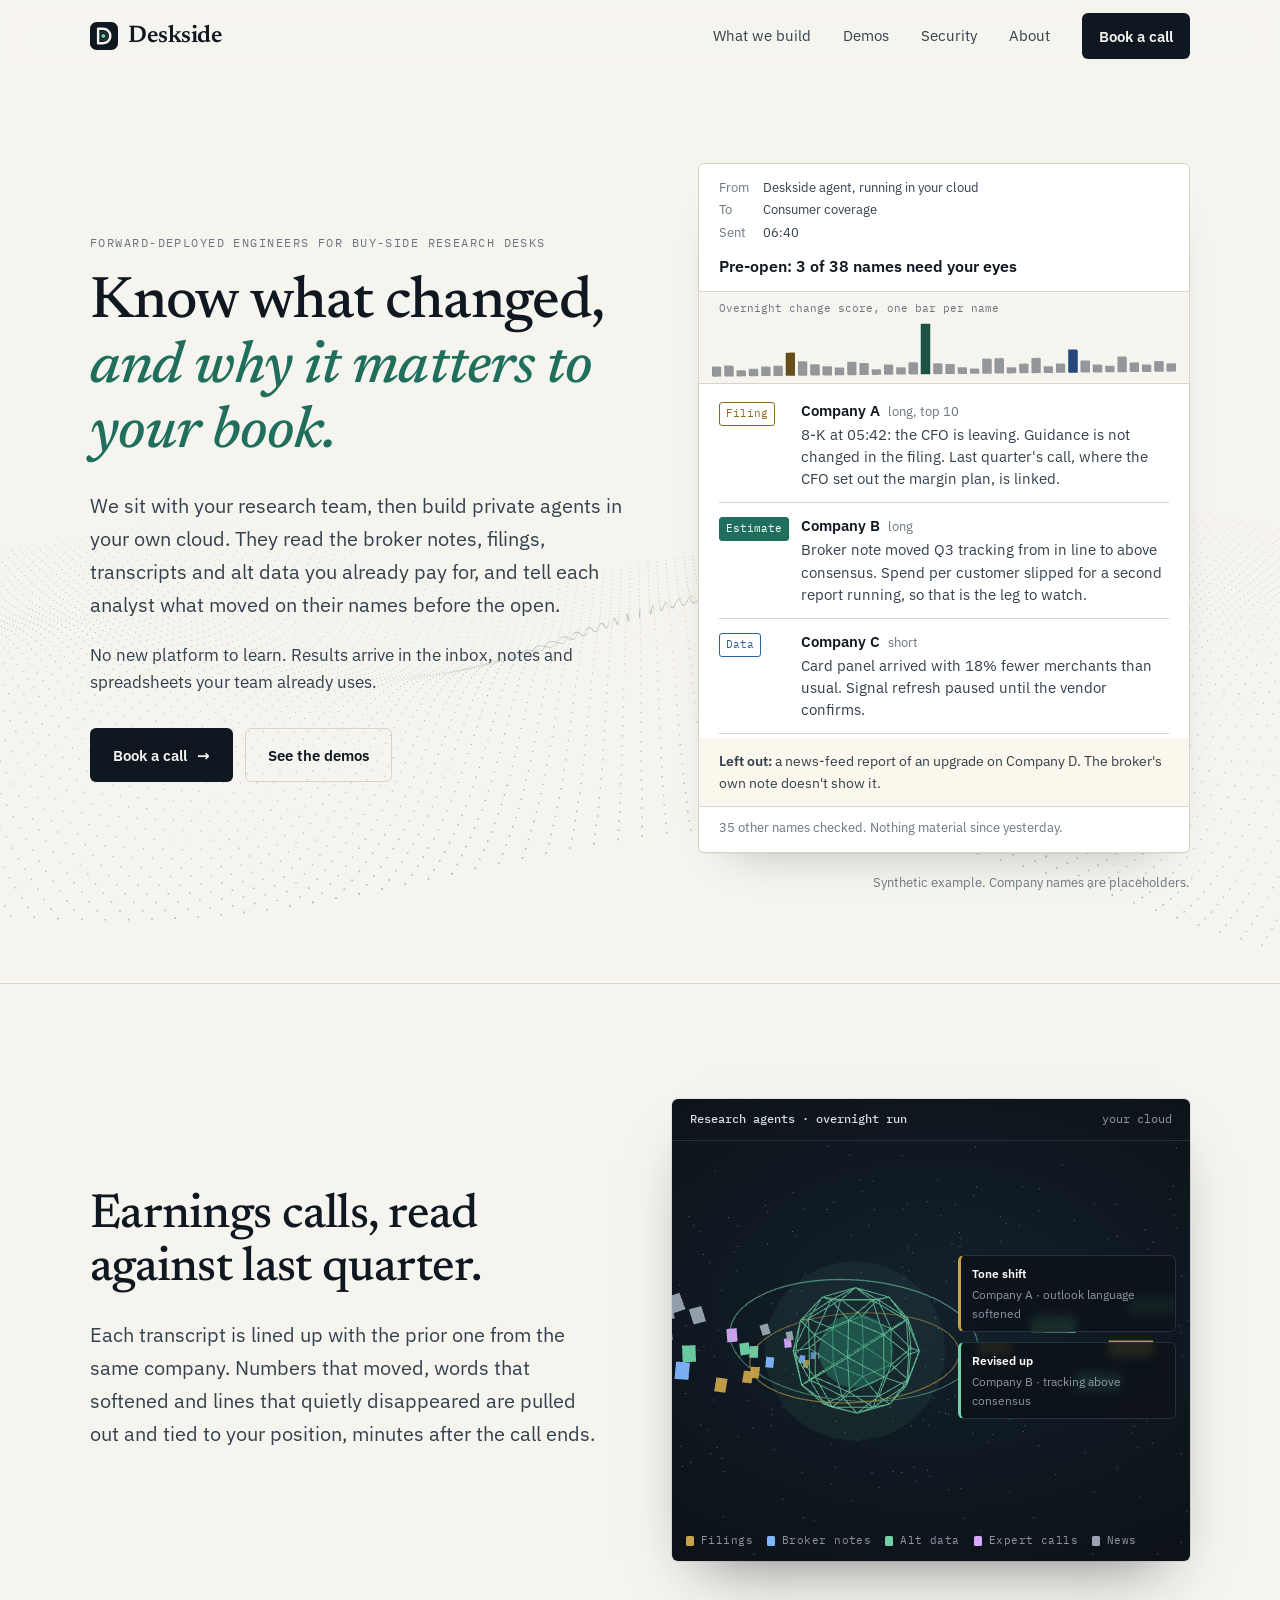
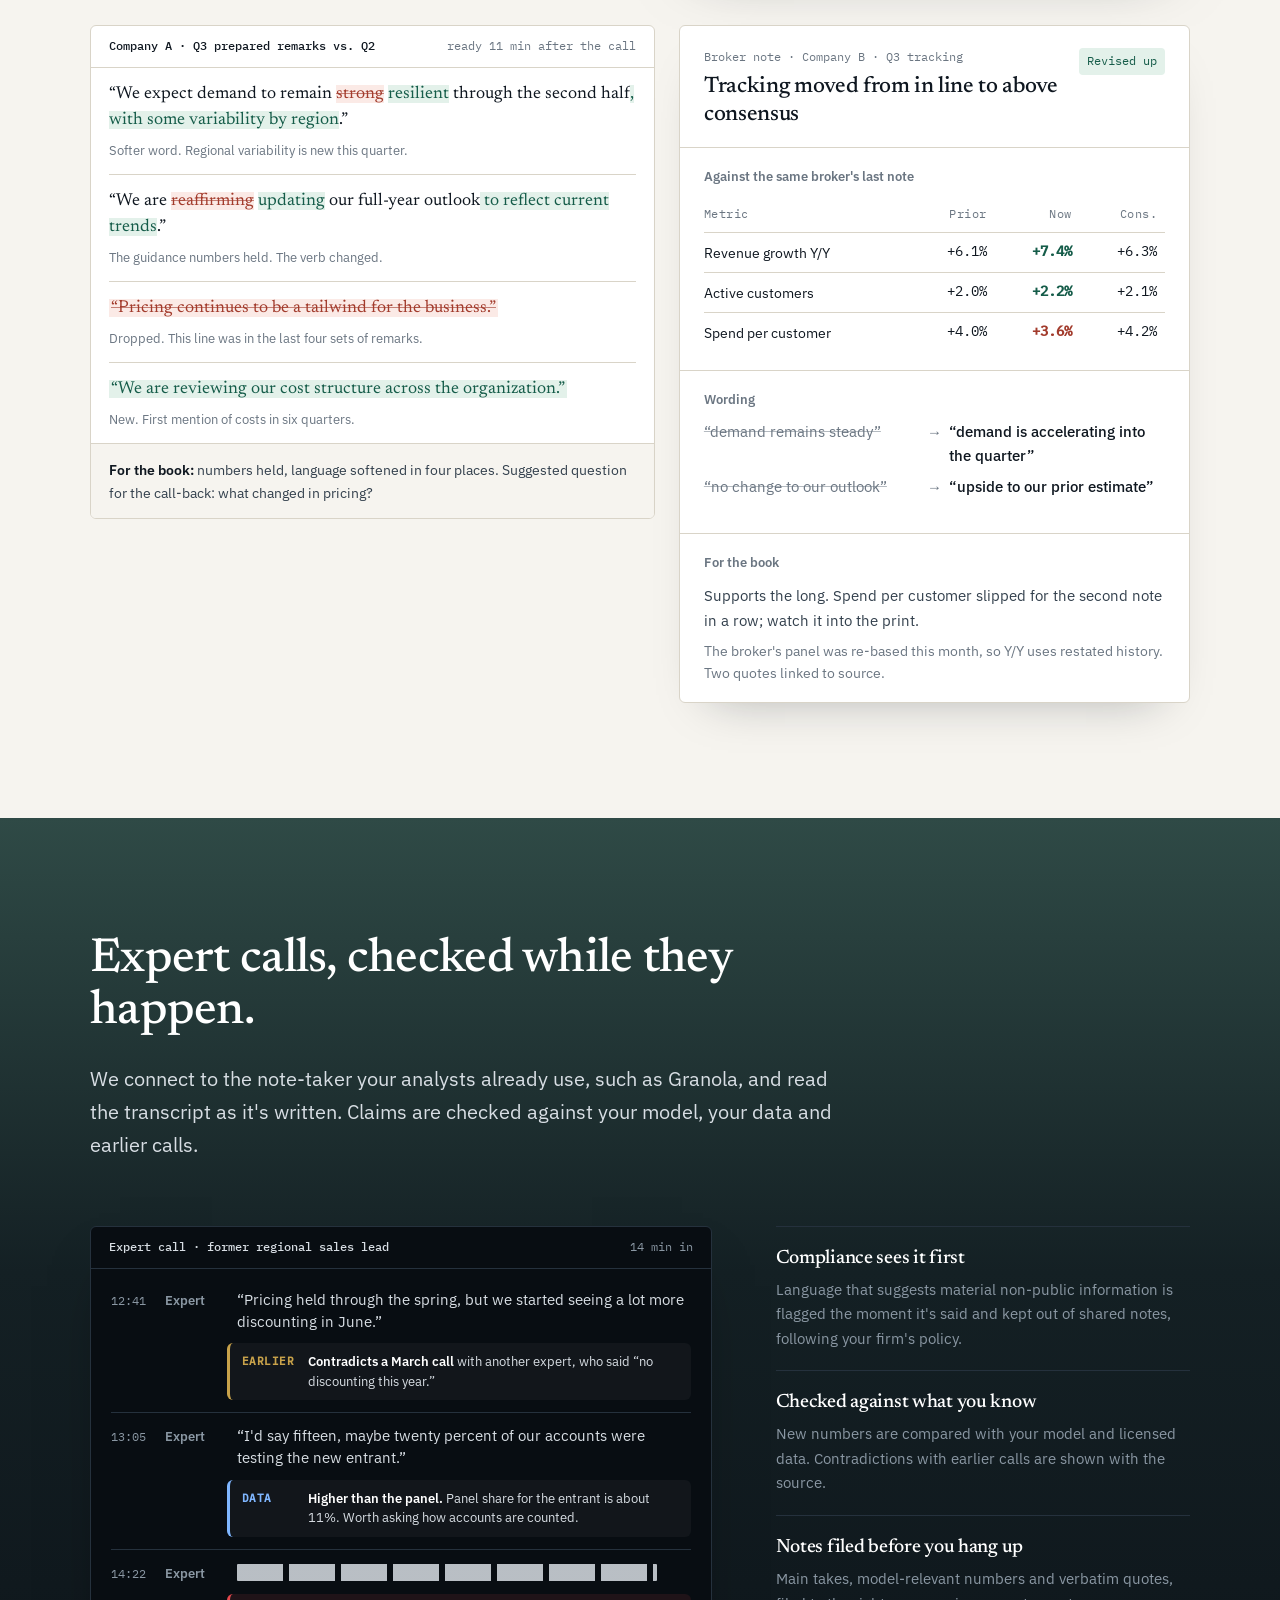
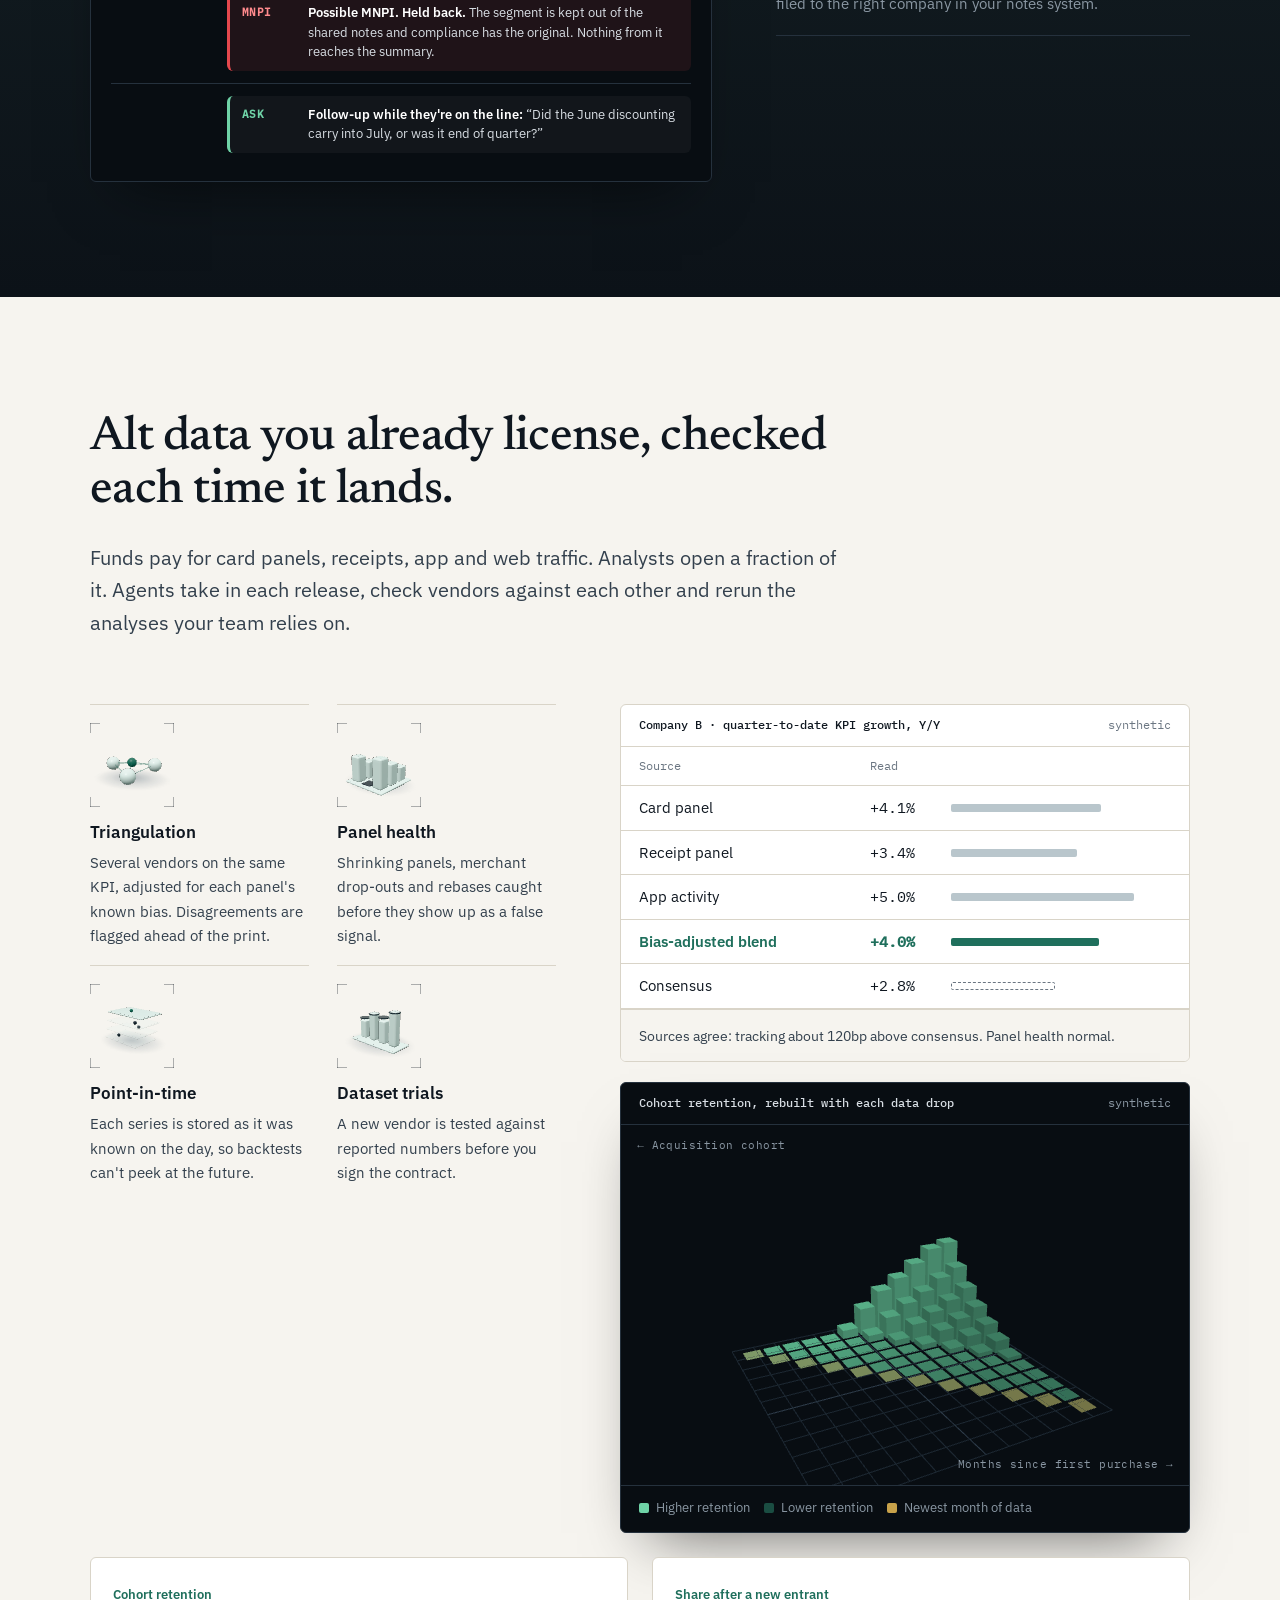
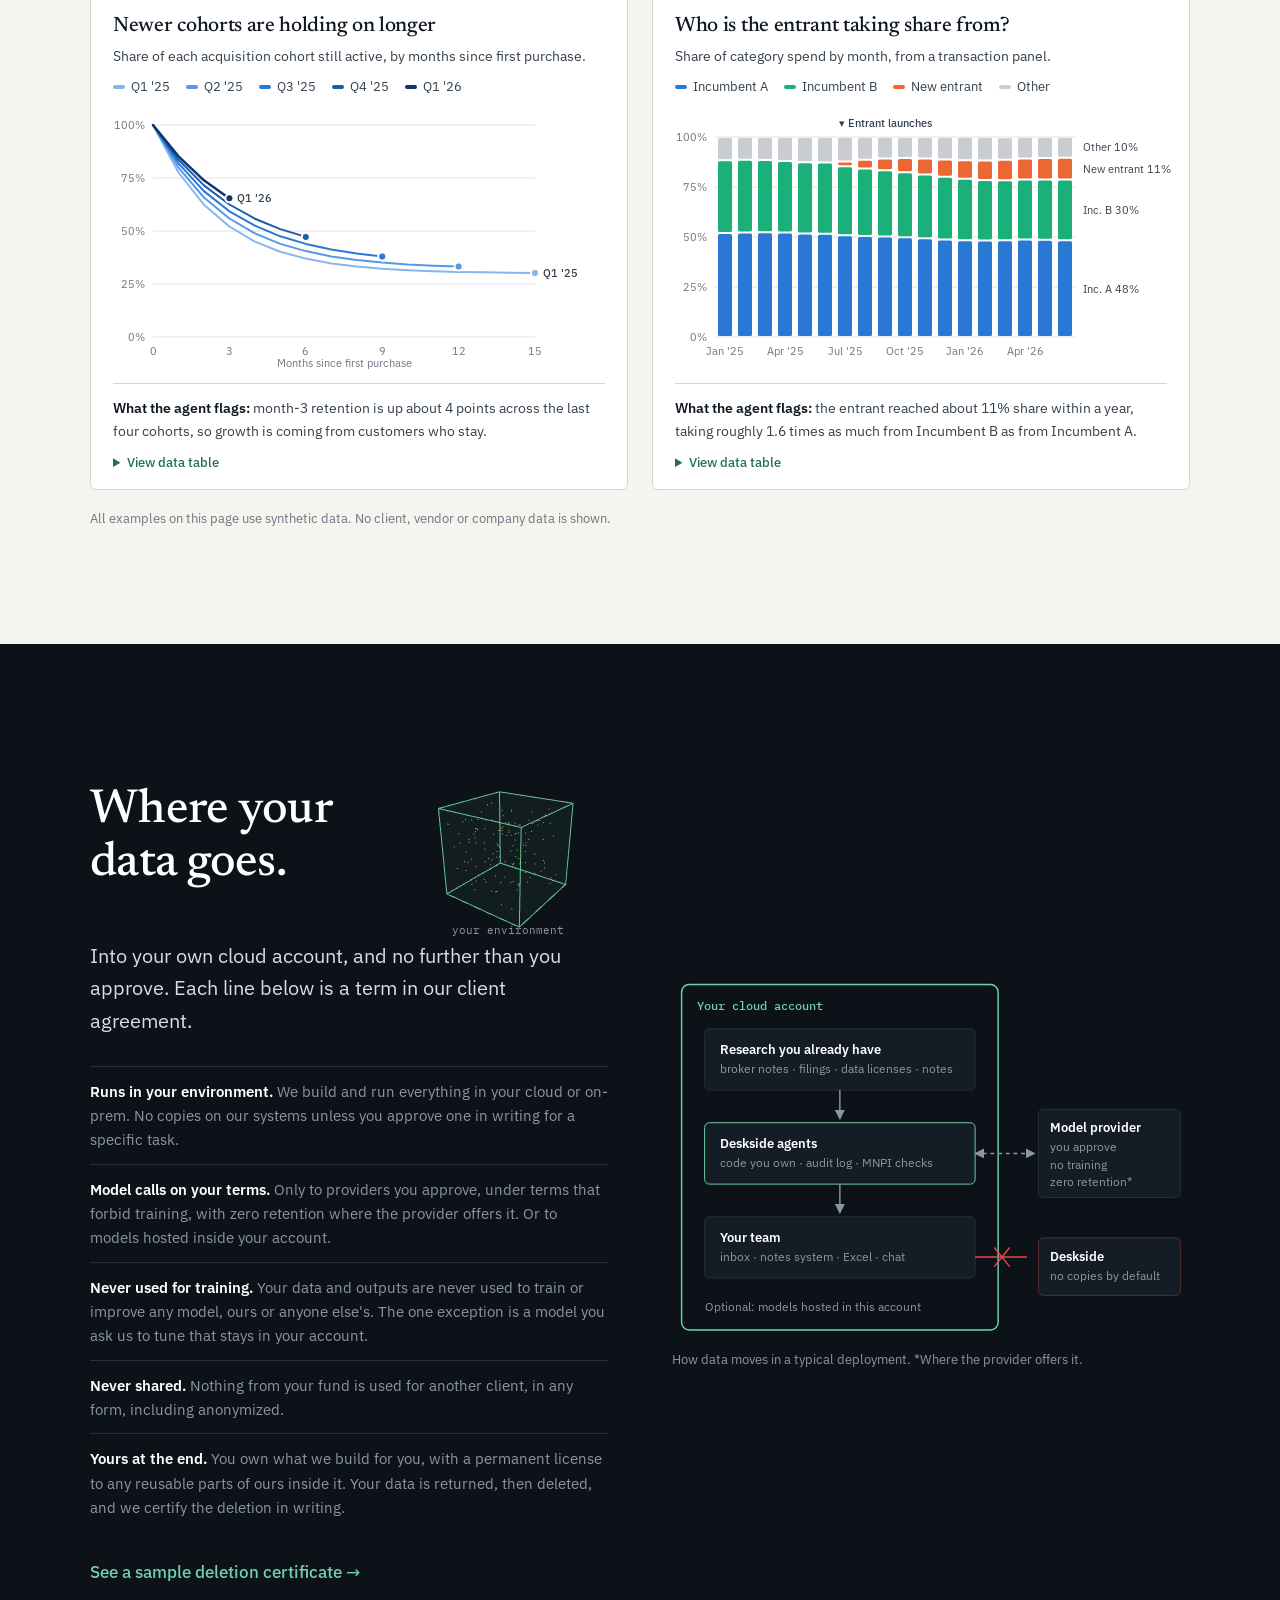
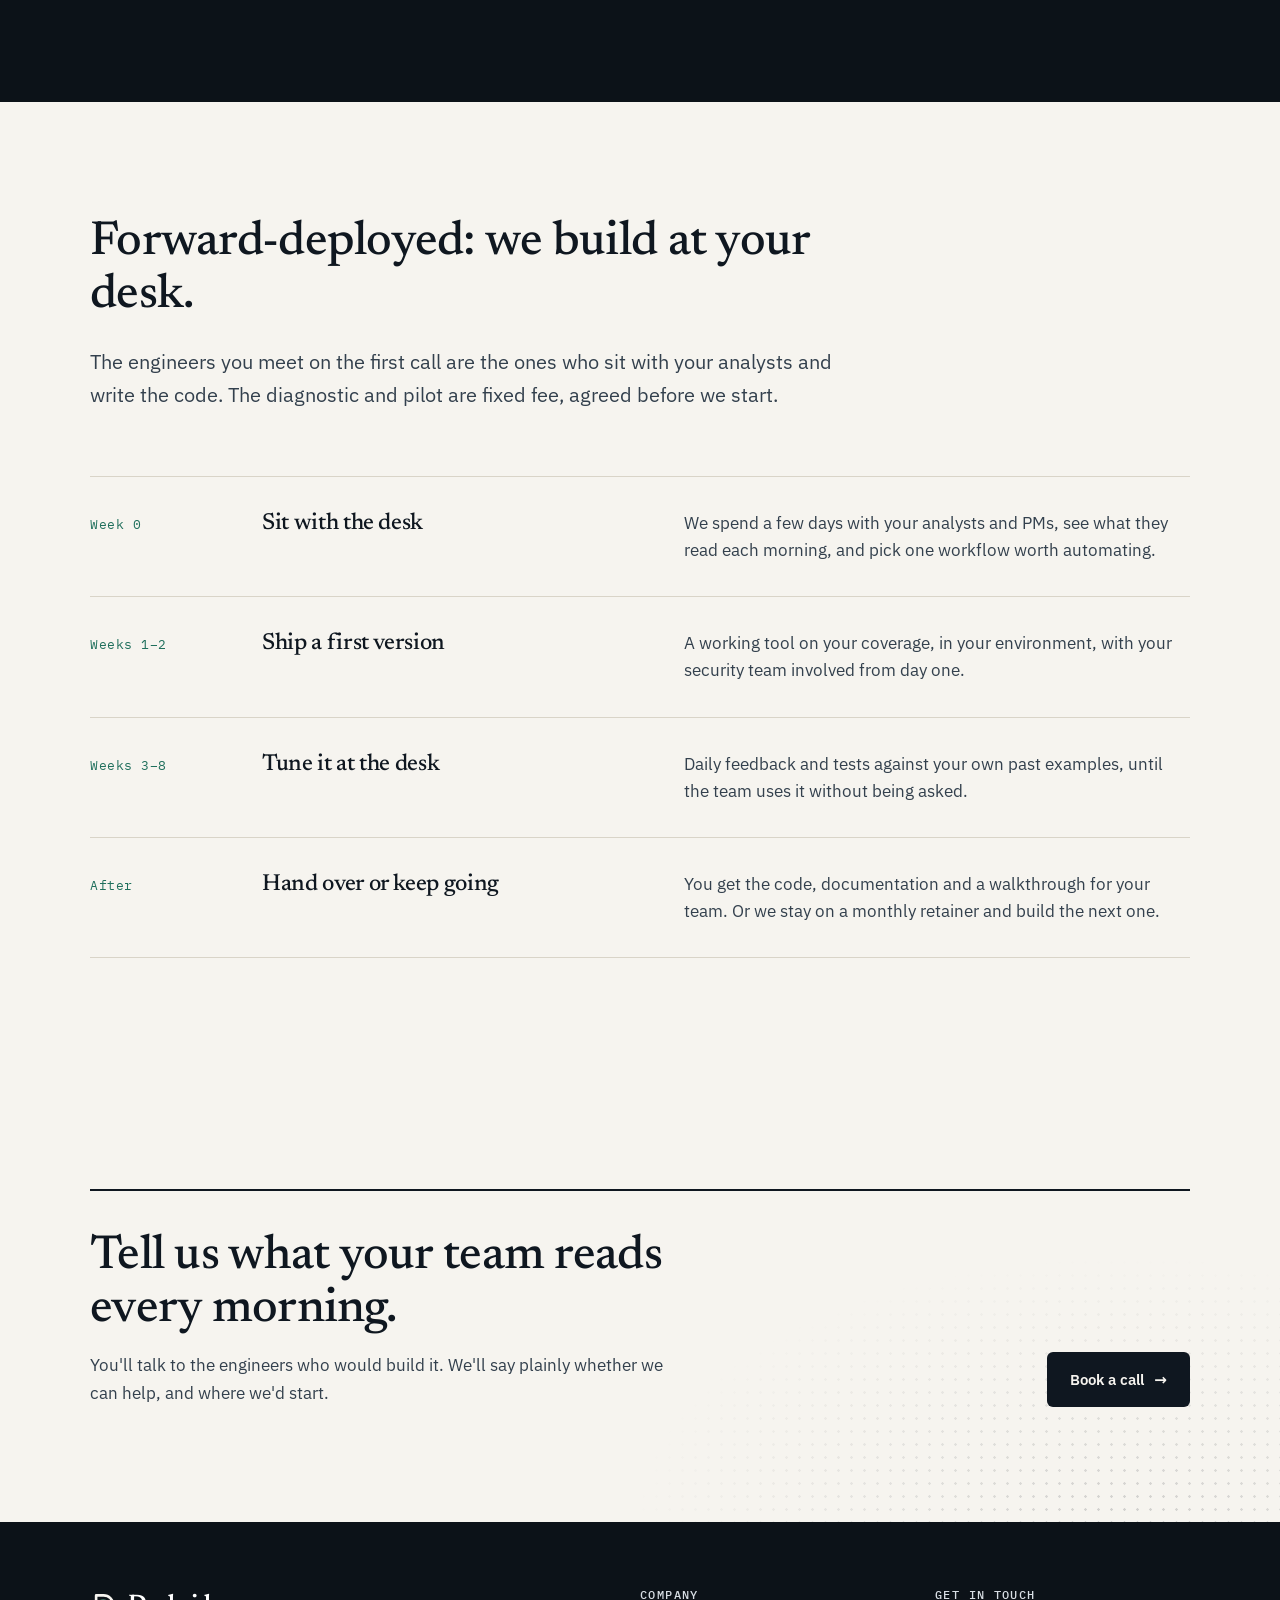
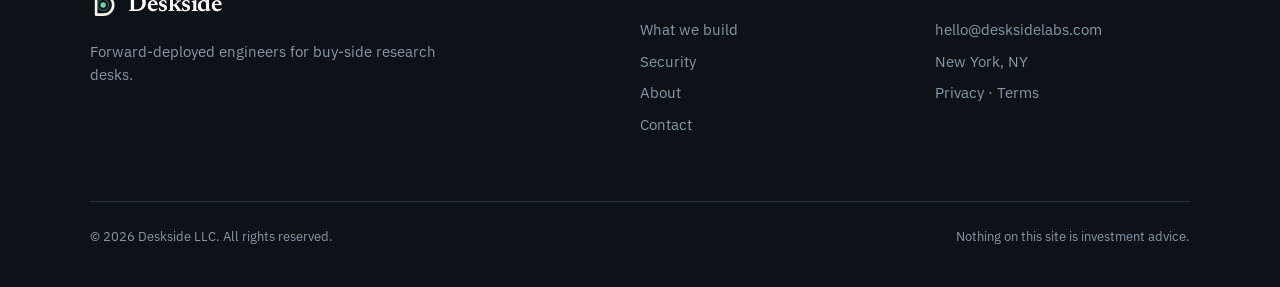
==== commit 059156da: "Rebuild 3D glyphs: fix scroll drift, keep only meaningful ones, better models - Each glyph now draws" ====
--- a/index.html
+++ b/index.html
@@ -203,18 +203,15 @@
           </div>
 
           <div class="live-points">
-            <div class="sp sp-g">
-              <span class="glyph glyph-sm" data-glyph="enclave" aria-hidden="true"></span>
+            <div class="sp">
               <h3>Compliance sees it first</h3>
               <p>Language that suggests material non-public information is flagged the moment it's said and kept out of shared notes, following your firm's policy.</p>
             </div>
-            <div class="sp sp-g">
-              <span class="glyph glyph-sm" data-glyph="orbit" aria-hidden="true"></span>
+            <div class="sp">
               <h3>Checked against what you know</h3>
               <p>New numbers are compared with your model and licensed data. Contradictions with earlier calls are shown with the source.</p>
             </div>
-            <div class="sp sp-g">
-              <span class="glyph glyph-sm" data-glyph="tray" aria-hidden="true"></span>
+            <div class="sp">
               <h3>Notes filed before you hang up</h3>
               <p>Main takes, model-relevant numbers and verbatim quotes, filed to the right company in your notes system.</p>
             </div>
@@ -235,8 +232,8 @@
           <dl class="alt-list">
             <div><dt><span class="glyph glyph-sm" data-glyph="triad" aria-hidden="true"></span>Triangulation</dt><dd>Several vendors on the same KPI, adjusted for each panel's known bias. Disagreements are flagged ahead of the print.</dd></div>
             <div><dt><span class="glyph glyph-sm" data-glyph="panel" aria-hidden="true"></span>Panel health</dt><dd>Shrinking panels, merchant drop-outs and rebases caught before they show up as a false signal.</dd></div>
-            <div><dt><span class="glyph glyph-sm" data-glyph="wave" aria-hidden="true"></span>Point-in-time</dt><dd>Each series is stored as it was known on the day, so backtests can't peek at the future.</dd></div>
-            <div><dt><span class="glyph glyph-sm" data-glyph="bars" aria-hidden="true"></span>Dataset trials</dt><dd>A new vendor is tested against reported numbers before you sign the contract.</dd></div>
+            <div><dt><span class="glyph glyph-sm" data-glyph="layers" aria-hidden="true"></span>Point-in-time</dt><dd>Each series is stored as it was known on the day, so backtests can't peek at the future.</dd></div>
+            <div><dt><span class="glyph glyph-sm" data-glyph="trial" aria-hidden="true"></span>Dataset trials</dt><dd>A new vendor is tested against reported numbers before you sign the contract.</dd></div>
           </dl>
 
 <div class="alt-visuals">
@@ -373,22 +370,22 @@
         </div>
         <ol class="steps">
           <li>
-            <div class="step-when"><span class="when">Week 0</span><span class="glyph glyph-sm" data-glyph="orbit" aria-hidden="true"></span></div>
+            <span class="when">Week 0</span>
             <h3>Sit with the desk</h3>
             <p>We spend a few days with your analysts and PMs, see what they read each morning, and pick one workflow worth automating.</p>
           </li>
           <li>
-            <div class="step-when"><span class="when">Weeks 1–2</span><span class="glyph glyph-sm" data-glyph="lattice" aria-hidden="true"></span></div>
+            <span class="when">Weeks 1–2</span>
             <h3>Ship a first version</h3>
             <p>A working tool on your coverage, in your environment, with your security team involved from day one.</p>
           </li>
           <li>
-            <div class="step-when"><span class="when">Weeks 3–8</span><span class="glyph glyph-sm" data-glyph="bars" aria-hidden="true"></span></div>
+            <span class="when">Weeks 3–8</span>
             <h3>Tune it at the desk</h3>
             <p>Daily feedback and tests against your own past examples, until the team uses it without being asked.</p>
           </li>
           <li>
-            <div class="step-when"><span class="when">After</span><span class="glyph glyph-sm" data-glyph="tray" aria-hidden="true"></span></div>
+            <span class="when">After</span>
             <h3>Hand over or keep going</h3>
             <p>You get the code, documentation and a walkthrough for your team. Or we stay on a monthly retainer and build the next one.</p>
           </li>
--- a/assets/styles.css
+++ b/assets/styles.css
@@ -781,7 +781,6 @@
 @media (max-width: 960px) { .demo-head { grid-template-columns: 1fr; } }
 
 /* ---------- Glyphs: small frosted 3D objects in corner-bracket frames ---------- */
-.glyph-canvas { position: fixed; left: 0; top: 0; width: 100%; height: 100%; pointer-events: none; z-index: 40; }
 .glyph {
   --bk: rgba(15, 23, 32, .32);
   position: relative; display: none; width: 72px; aspect-ratio: 1; flex: none;
@@ -797,20 +796,15 @@
 }
 .has-glyphs .glyph { display: block; }
 .band .glyph, .site-footer .glyph { --bk: rgba(216, 222, 228, .3); }
-.glyph-sm { width: 60px; }
-.glyph-xs { width: 44px; background: none; }
-.glyph-md { width: 120px; }
+.glyph canvas { position: absolute; inset: 0; width: 100%; height: 100%; display: block; }
+.glyph-sm { width: 84px; }
+.glyph-xs { width: 60px; background: none; }
 .glyph-lg { width: clamp(150px, 20vw, 250px); }
 
 /* Glyph placements (layout only switches on when glyphs are drawn) */
-.has-glyphs .sp-g { display: grid; grid-template-columns: auto 1fr; column-gap: 18px; align-items: start; }
-.has-glyphs .sp-g .glyph { grid-row: span 2; }
 .alt-list dt .glyph { margin-bottom: 12px; }
-.step-when { display: flex; flex-direction: column; gap: 14px; }
-.strat-name { display: flex; align-items: center; gap: 12px; }
-.model .glyph { margin-bottom: 18px; }
-.service .glyph-md { margin-top: 20px; }
-.principle .glyph { margin-bottom: 14px; }
+.strat-name { display: flex; align-items: center; gap: 10px; }
+.strat-name .glyph { margin: -8px 0; }
 .page-head-grid { display: grid; grid-template-columns: 1fr auto; gap: clamp(24px, 5vw, 72px); align-items: center; }
 @media (max-width: 720px) { .page-head-grid { grid-template-columns: 1fr; } .page-head-grid .glyph-lg { width: 140px; } }
 
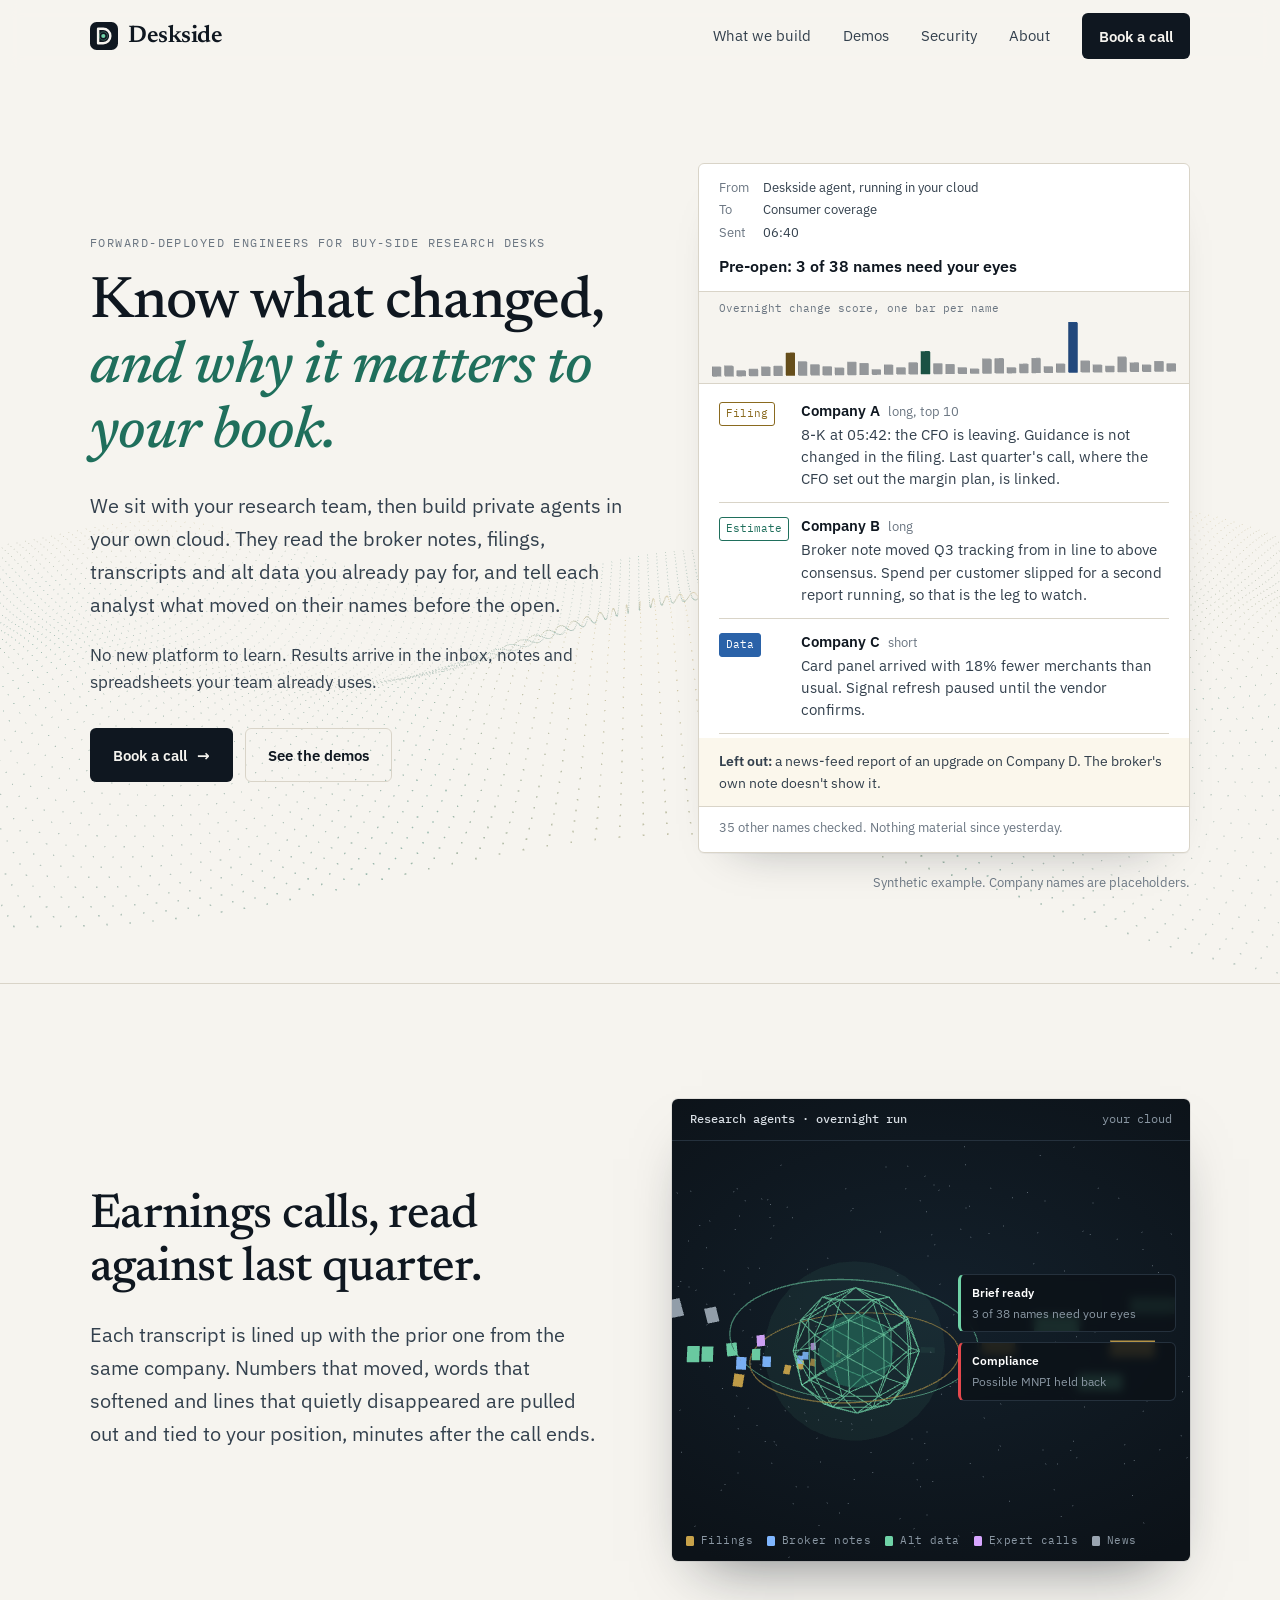
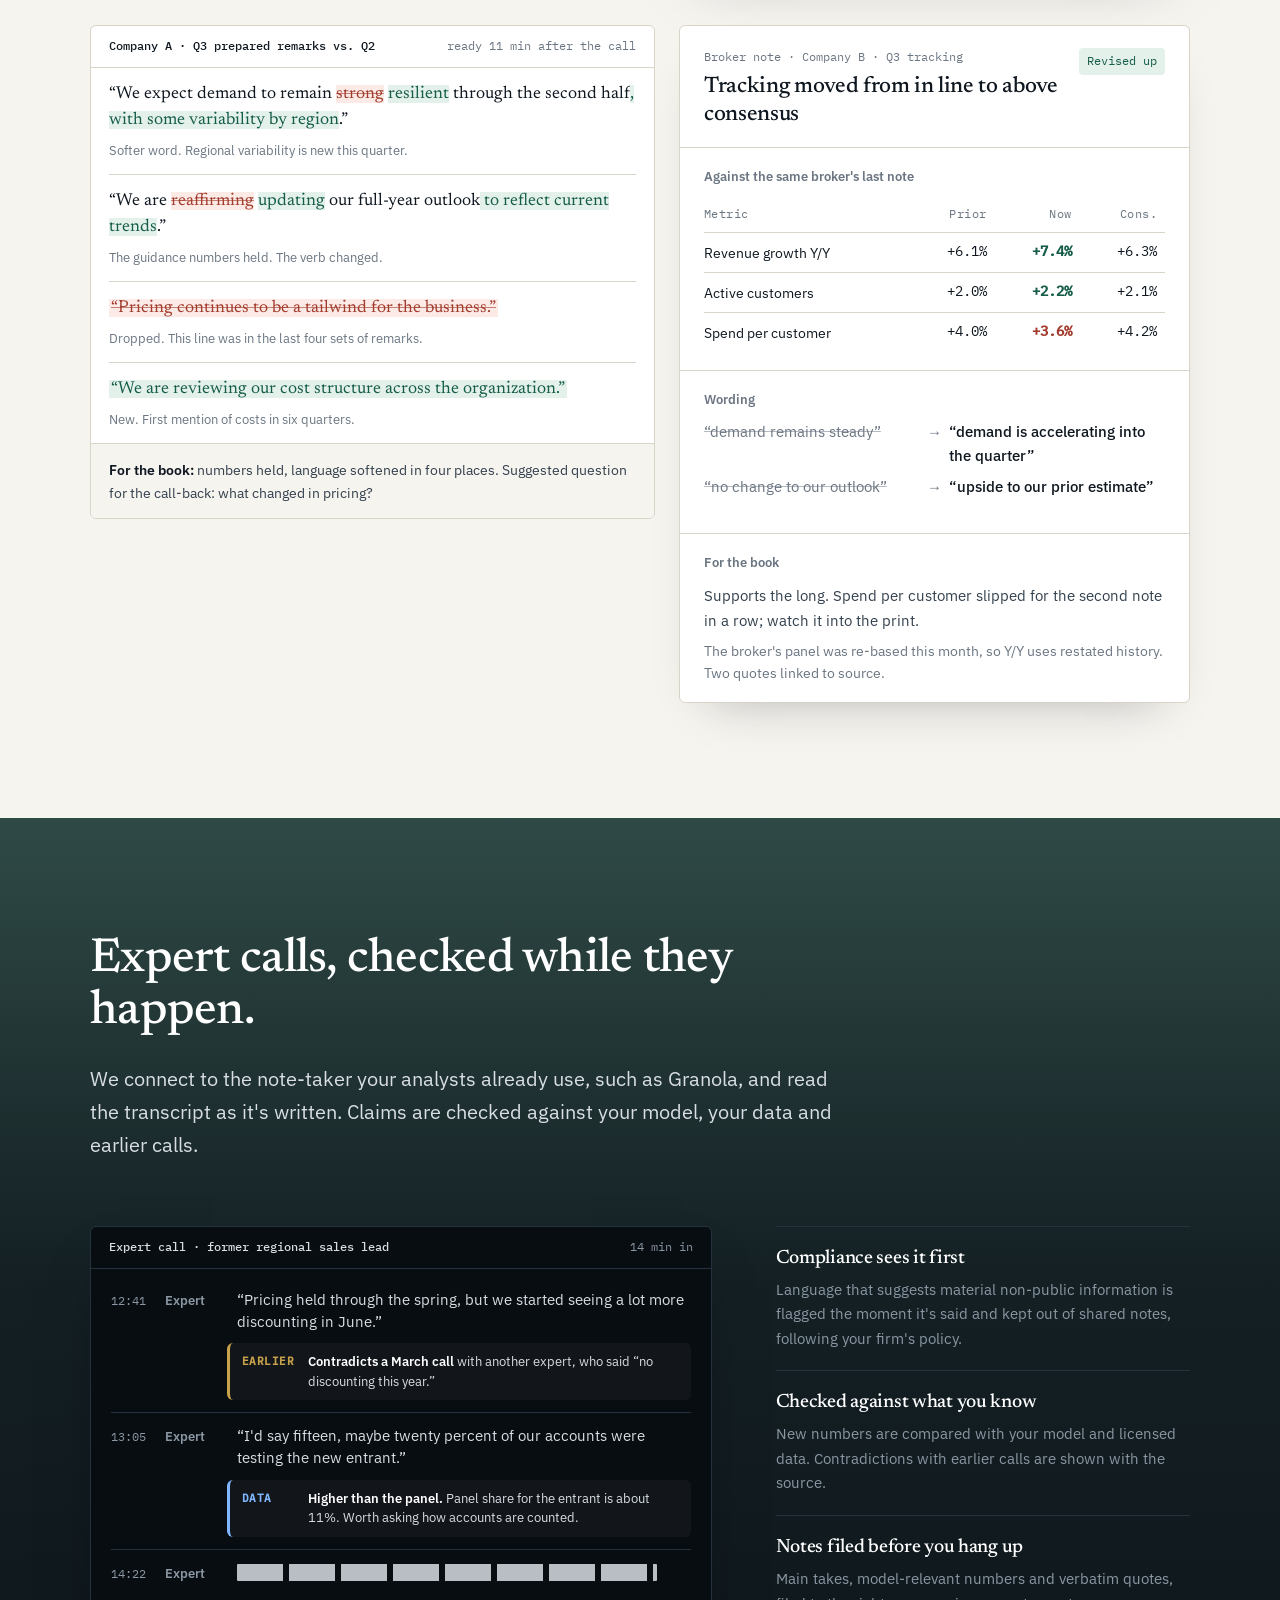
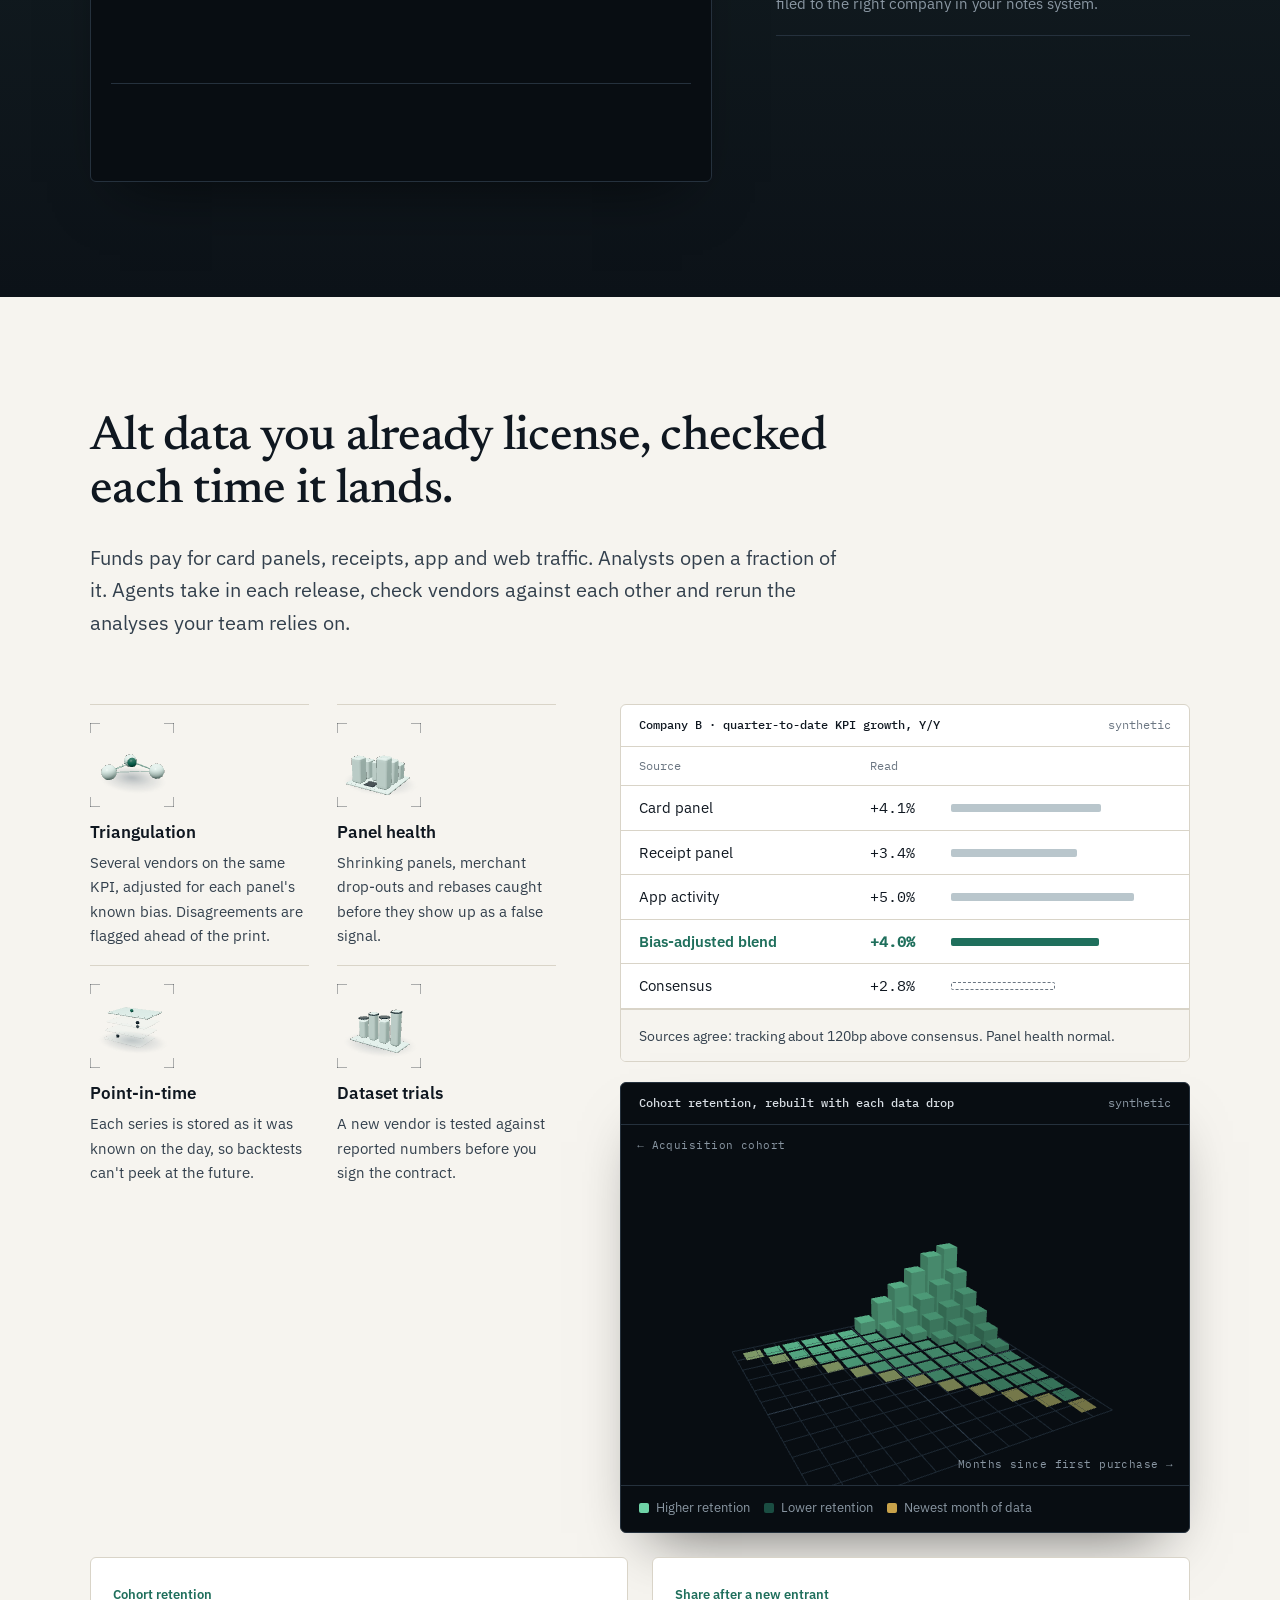
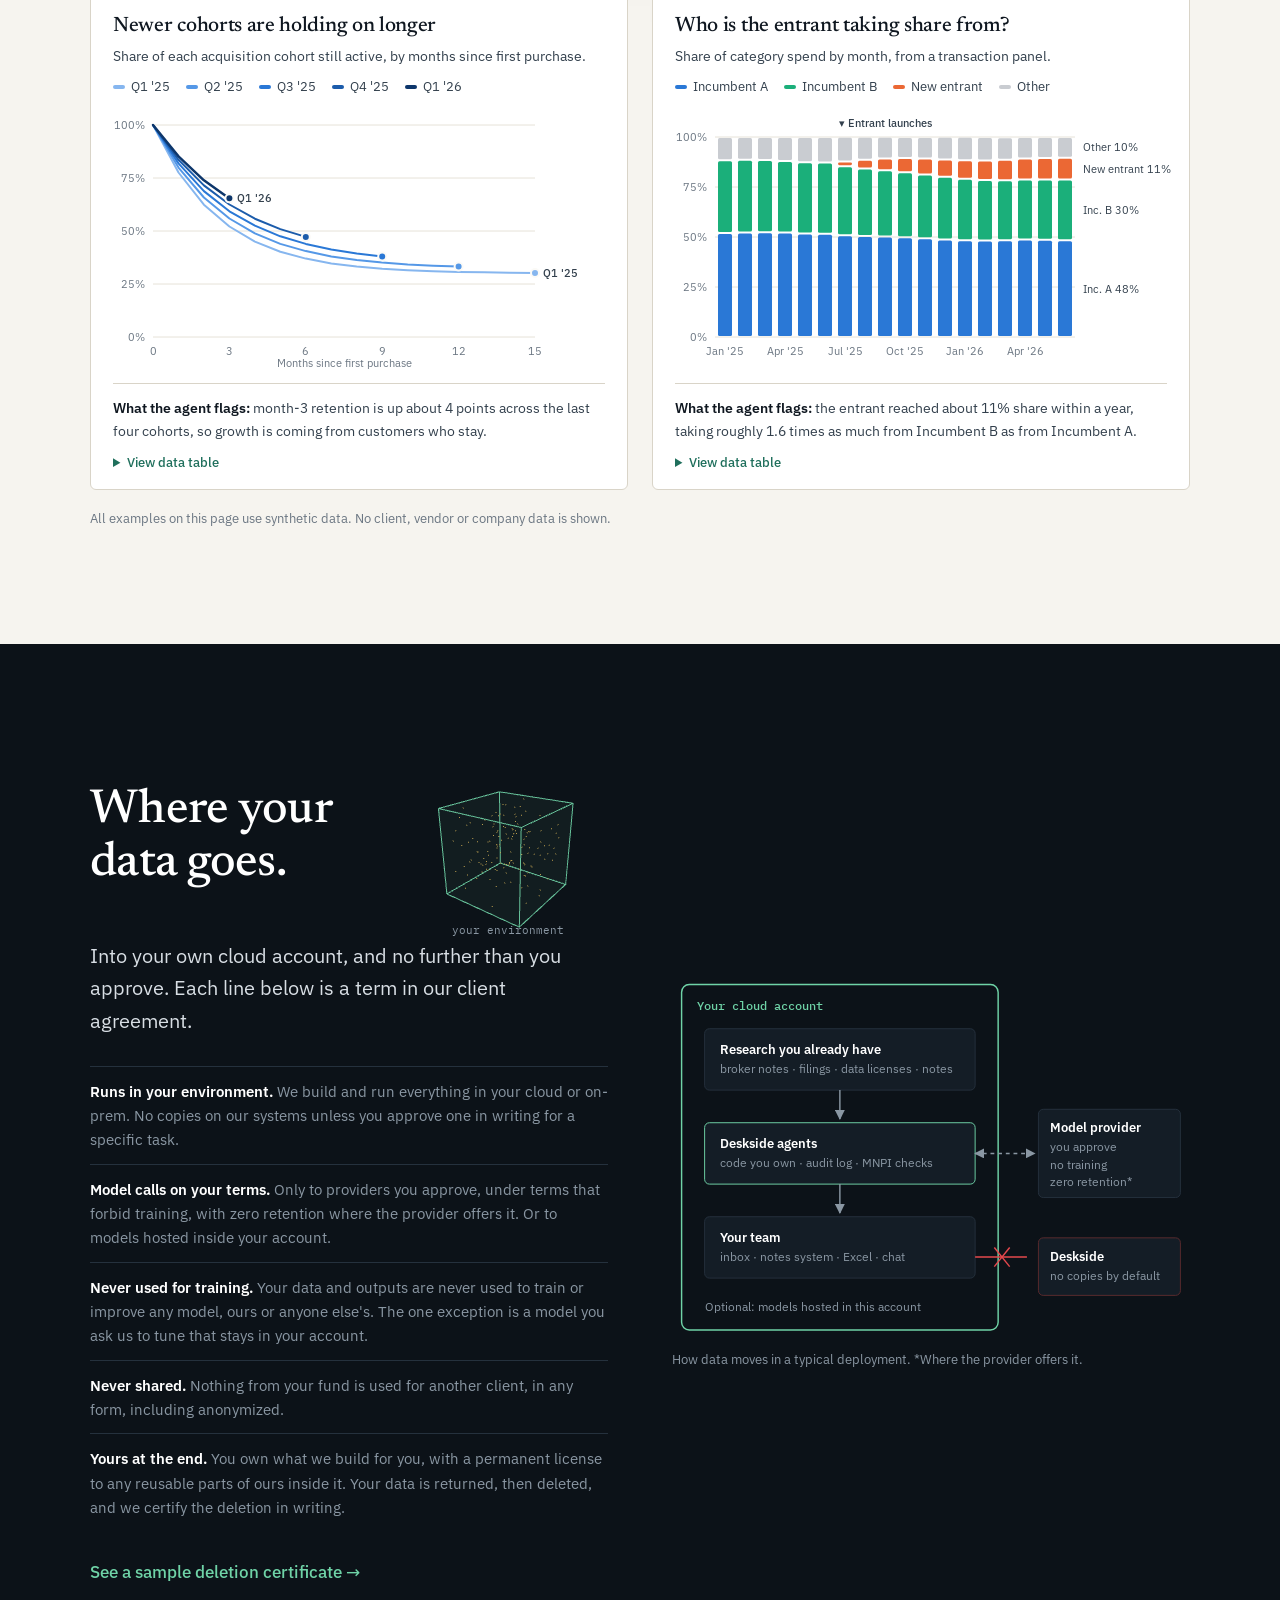
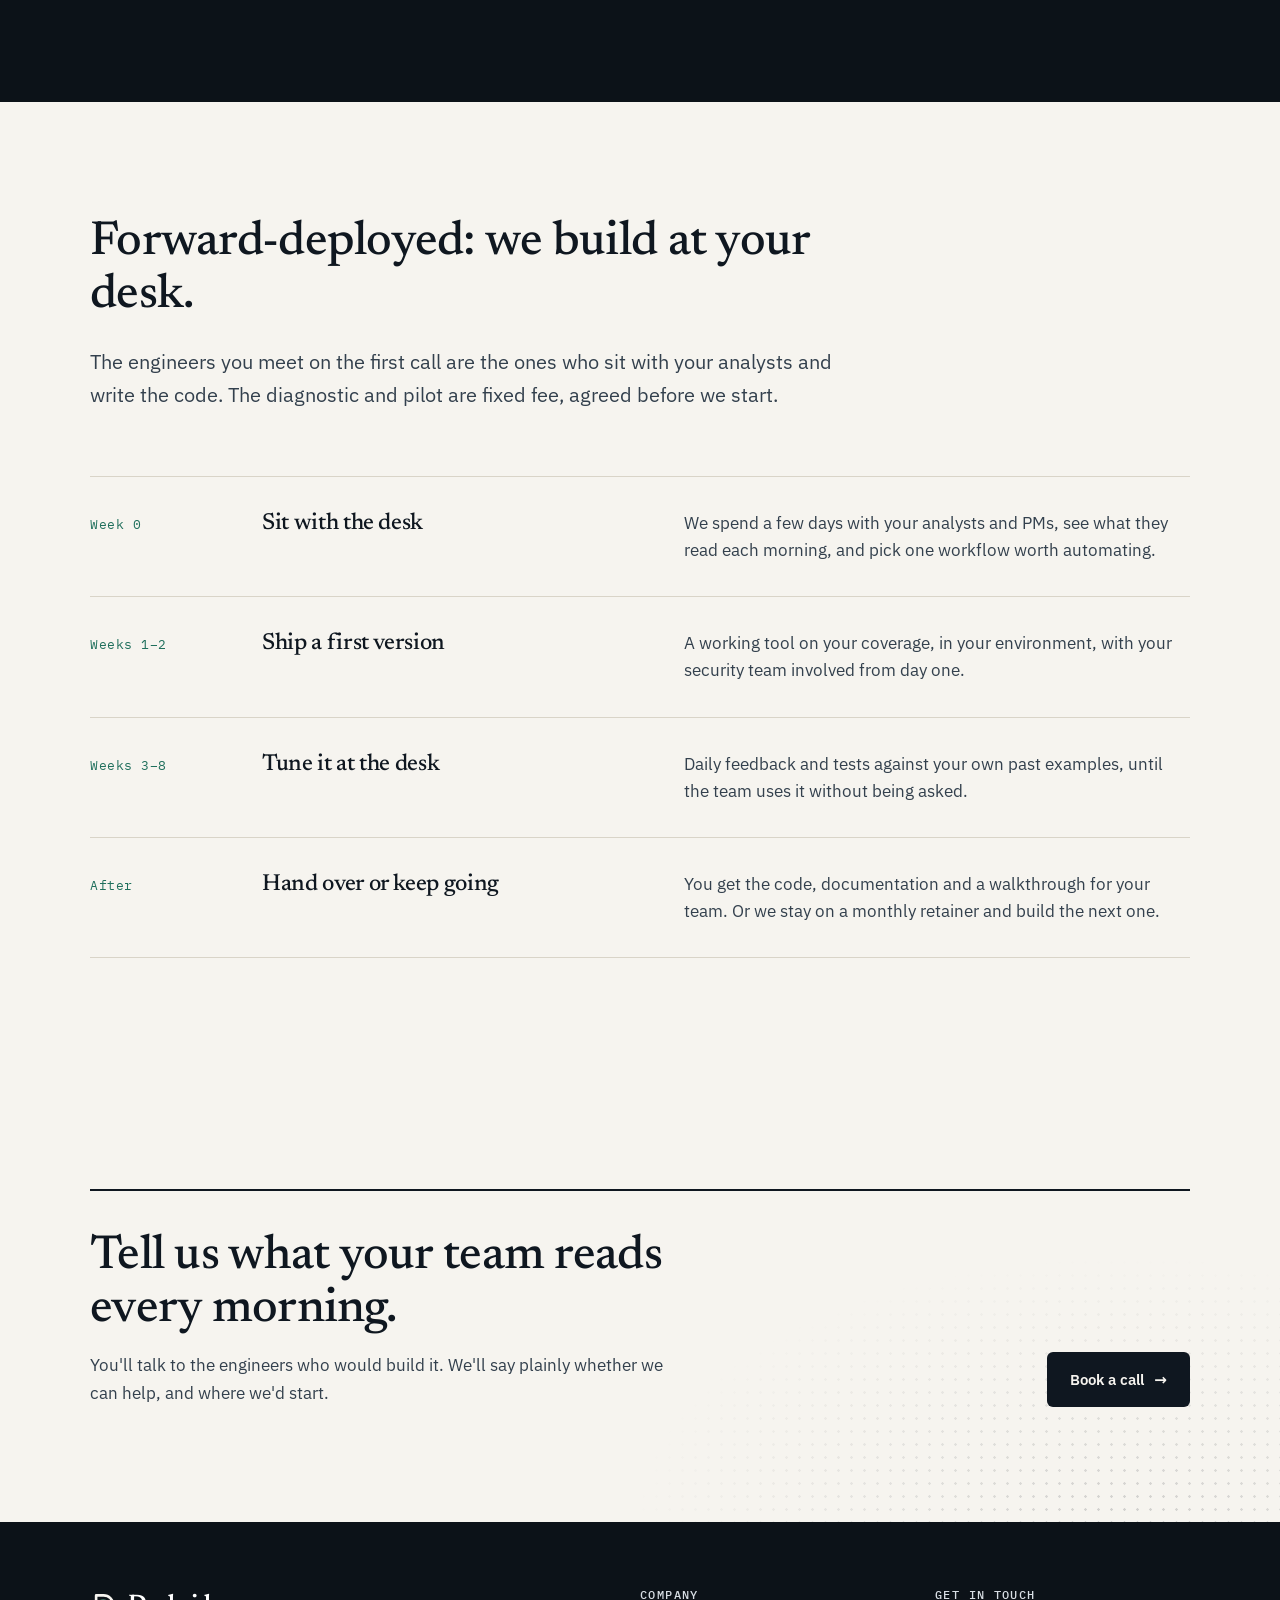
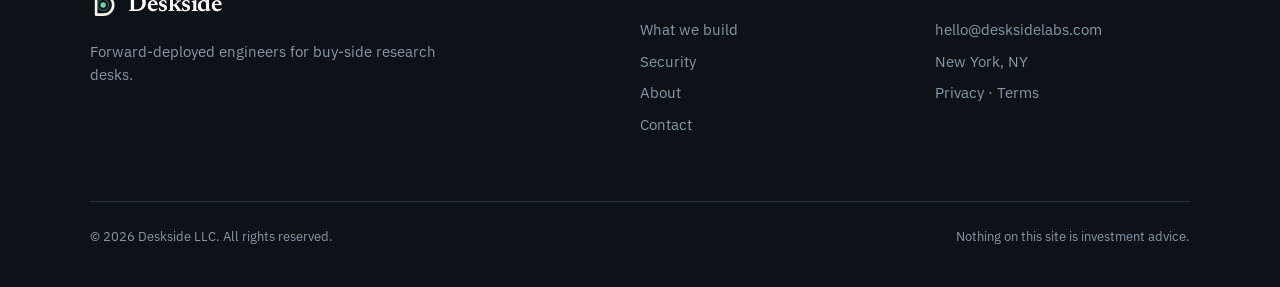
==== commit 61dde4a5: "Stop the page zooming out wider than the screen on phones - html/body clip horizontal overflow (over" ====
--- a/index.html
+++ b/index.html
@@ -2,7 +2,7 @@
 <html lang="en">
 <head>
   <meta charset="utf-8">
-  <meta name="viewport" content="width=device-width, initial-scale=1">
+  <meta name="viewport" content="width=device-width, initial-scale=1, minimum-scale=1">
   <title>Deskside | Forward-deployed engineers for buy-side research desks</title>
   <meta name="description" content="Deskside's engineers sit with your research team, then build private AI agents inside your own cloud. They read the research you already pay for and tell each analyst what changed on their names, in the inbox, notes and spreadsheets the team already uses.">
   <meta property="og:title" content="Deskside | Forward-deployed engineers for buy-side research desks">
--- a/assets/styles.css
+++ b/assets/styles.css
@@ -31,6 +31,8 @@
 *, *::before, *::after { box-sizing: border-box; }
 
 html { -webkit-text-size-adjust: 100%; scroll-behavior: smooth; }
+/* Nothing may make the page wider than the screen (iOS lets you zoom out to any overflow). */
+html, body { max-width: 100%; overflow-x: clip; }
 
 body {
   margin: 0;
@@ -370,7 +372,7 @@
 .tri .blend th, .tri .blend td { color: var(--accent); font-weight: 600; }
 .tri .blend .bar { background: var(--accent); }
 .tri .cons .bar { background: transparent; border: 1px dashed var(--muted); }
-@media (max-width: 520px) { .tri th, .tri td { padding: 8px 12px; } .tri .bar-col { width: 30%; } }
+@media (max-width: 520px) { .tri { table-layout: fixed; } .tri th, .tri td { padding: 8px 10px; } .tri thead th:first-child, .tri tbody th { width: 46%; } .tri td { width: 22%; } .tri .bar-col { width: 32%; } }
 
 .sr-only { position: absolute; width: 1px; height: 1px; overflow: hidden; clip: rect(0 0 0 0); white-space: nowrap; }
 
